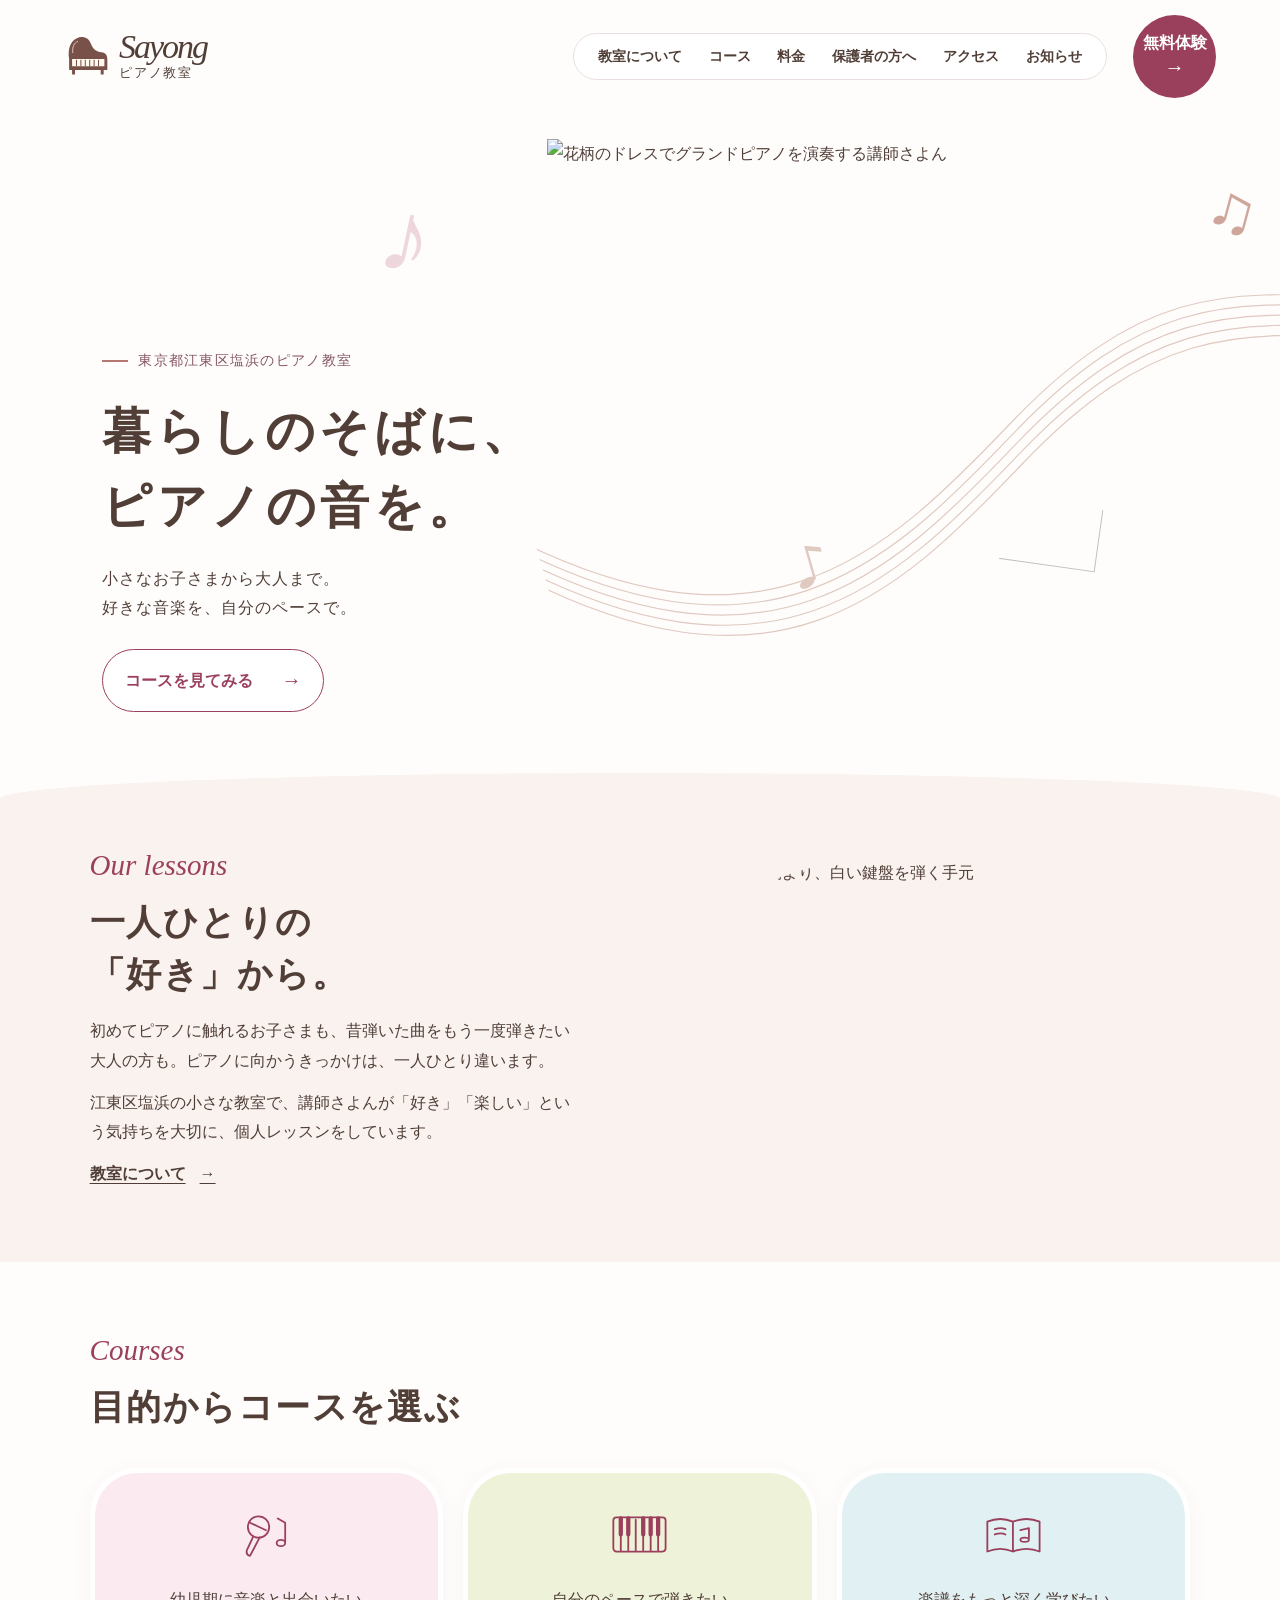
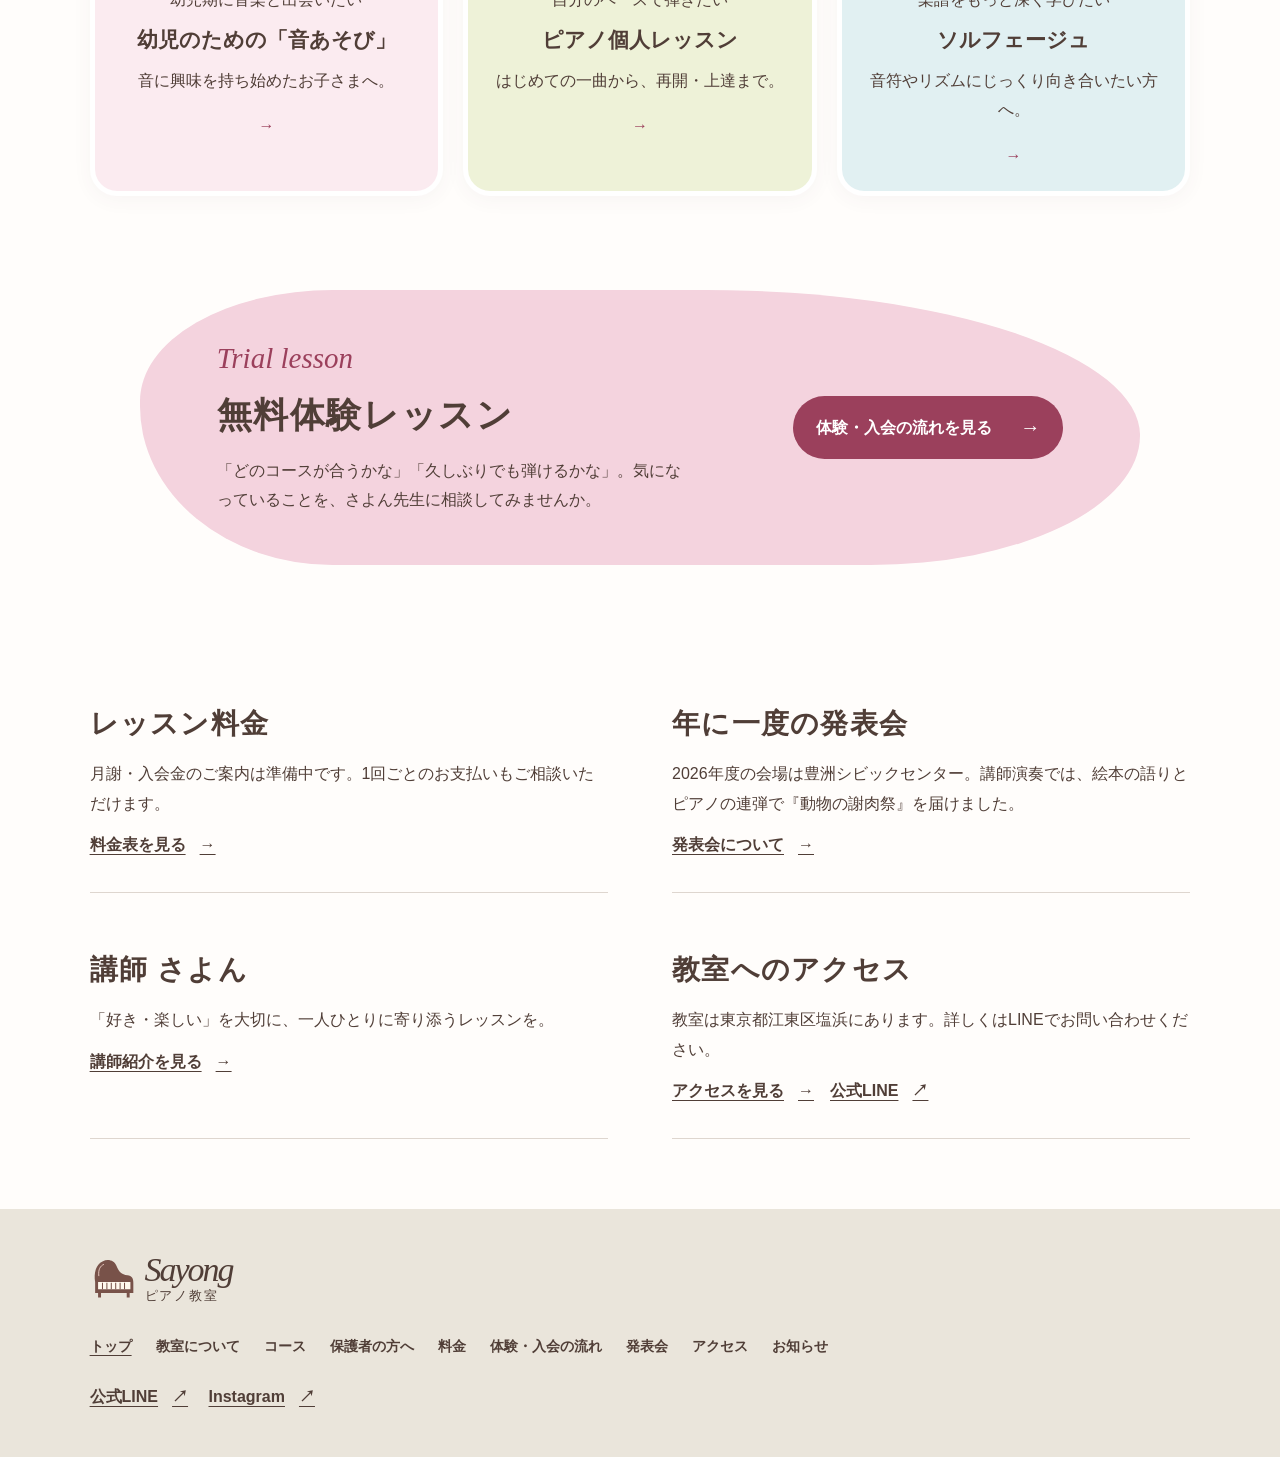
==== index.html @ 8f064a91 "Add Sayong piano studio preview pages" ====
<!DOCTYPE html>

<html lang="ja"><head><meta charset="utf-8"/><meta content="width=device-width,initial-scale=1,viewport-fit=cover" name="viewport"/><title>トップ｜Sayongピアノ教室</title><link href="style.css" rel="stylesheet"/><meta name="robots" content="noindex, nofollow"></head><body><div class="scrollpane"><header><a aria-label="Sayongピアノ教室 トップ" class="brand" href="index.html"><svg aria-hidden="true" viewbox="0 0 64 62"><path d="M7 34C5 22 8 10 17 6c8-4 16-1 19 6 3 8 7 12 15 13 6 1 8 4 8 10v14H7z" fill="#785249"></path><path d="M11 34h44v10H11z" fill="#fff8ed"></path><path d="M17 35v9m6-9v9m6-9v9m6-9v9m6-9v9m6-9v9" fill="none" stroke="#785249" stroke-width="1.4"></path><path d="M13 47v8m39-8v8" stroke="#785249" stroke-width="4"></path><path d="M12 26c-1-9 2-14 7-16" fill="none" stroke="#efd0c7" stroke-width="1.2"></path></svg><span><b>Sayong</b>ピアノ教室</span></a><nav aria-label="主なページ" class="desktop"><a href="about.html">教室について</a><a href="course.html">コース</a><a href="price.html">料金</a><a href="parents.html">保護者の方へ</a><a href="access.html">アクセス</a><a href="news.html">お知らせ</a></nav><a class="button small" href="trial.html">無料体験<i aria-hidden="true">→</i></a><details><summary aria-label="メニュー">メニュー</summary><nav aria-label="全ページ"><a aria-current="page" href="index.html">トップ</a><a href="about.html">教室について</a><a href="course.html">コース</a><a href="parents.html">保護者の方へ</a><a href="price.html">料金</a><a href="trial.html">体験・入会の流れ</a><a href="recital.html">発表会</a><a href="access.html">アクセス</a><a href="news.html">お知らせ</a></nav></details></header><main><section class="hero"><div class="hero-inner"><div class="hero-copy"><p class="place">東京都江東区塩浜のピアノ教室</p><h1><span>暮らしのそばに、</span><br/><span>ピアノの音を。</span></h1><p>小さなお子さまから大人まで。<br/>好きな音楽を、自分のペースで。</p><a class="button outline" href="course.html">コースを見てみる<i aria-hidden="true">→</i></a></div><div class="art"><svg aria-hidden="true" height="0" style="position:absolute" width="0"><defs><clippath clippathunits="objectBoundingBox" id="piano-curve"><path d="M.02,.57 C.01,.34 .17,.14 .37,.16 C.51,.18 .55,.25 .66,.15 C.77,.04 .85,.01 .93,.09 C1.06,.22 .99,.48 .90,.58 C.83,.67 .74,.66 .65,.76 C.52,.93 .36,1.02 .19,.93 C.06,.86 .01,.71 .02,.57Z"></path></clippath></defs></svg><svg aria-hidden="true" class="staff" fill="none" viewbox="0 0 680 240"><path d="M-30 60 C155 240 280 175 415 96 S620 34 730 75" stroke="#b78776" stroke-width="1"></path><path d="M-30 69 C155 249 280 184 415 105 S620 43 730 84" stroke="#b78776" stroke-width="1"></path><path d="M-30 78 C155 258 280 193 415 114 S620 52 730 93" stroke="#b78776" stroke-width="1"></path><path d="M-30 87 C155 267 280 202 415 123 S620 61 730 102" stroke="#b78776" stroke-width="1"></path><path d="M-30 96 C155 276 280 211 415 132 S620 70 730 111" stroke="#b78776" stroke-width="1"></path><g fill="#b78776"><ellipse cx="213" cy="178" rx="7" ry="4" transform="rotate(-18 213 178)"></ellipse><path d="M219 177v-30l13 5v4l-11-4v25z"></path></g></svg><picture><source media="(max-width:700px)" srcset="img/sayong-performance-mobile.webp"/><img alt="花柄のドレスでグランドピアノを演奏する講師さよん" src="img/sayong-performance.webp"/></picture><img alt="" class="second" src="img/sayong-keys.webp"/><span aria-hidden="true" class="note">♪</span><span aria-hidden="true" class="note2">♫</span></div></div></section>
<section class="intro"><div><span class="en" lang="en">Our lessons</span><h2>一人ひとりの<br/>「好き」から。</h2></div><div><p>初めてピアノに触れるお子さまも、昔弾いた曲をもう一度弾きたい大人の方も。ピアノに向かうきっかけは、一人ひとり違います。</p><p>江東区塩浜の小さな教室で、講師さよんが「好き」「楽しい」という気持ちを大切に、個人レッスンをしています。</p><a class="link" href="about.html">教室について<i aria-hidden="true">→</i></a></div><figure class="intro-photo"><img alt="教室の紹介投稿より、白い鍵盤を弾く手元" src="img/sayong-keys.webp"/></figure></section>
<section class="wide"><span class="en">Courses</span><h2>目的からコースを選ぶ</h2><div class="cards"><a href="course.html#play"><svg aria-hidden="true" fill="none" stroke="currentColor" stroke-linecap="round" stroke-linejoin="round" stroke-width="1.7" viewbox="0 0 60 55"><circle cx="23" cy="20" r="10"></circle><path d="m18 29-6 13q-1 4 3 5l9-17m-9-14 15 7M41 12l7 4v18"></path><ellipse cx="44" cy="35" rx="4" ry="3"></ellipse></svg><span>幼児期に音楽と出会いたい</span><strong><span>幼児のための</span><span>「音あそび」</span></strong><p>音に興味を持ち始めたお子さまへ。</p><i aria-hidden="true">→</i></a><a href="course.html#piano"><svg aria-hidden="true" fill="none" stroke="currentColor" stroke-linecap="round" stroke-linejoin="round" stroke-width="1.7" viewbox="0 0 60 55"><rect height="32" rx="3" width="49" x="5" y="11"></rect><path d="M12 13v29m7-29v29m7-29v29m7-29v29m7-29v29m7-29v29"></path><path d="M12 12v15m7-15v15m14-15v15m7-15v15m7-15v15" stroke-width="4"></path></svg><span>自分のペースで弾きたい</span><strong>ピアノ個人レッスン</strong><p>はじめての一曲から、再開・上達まで。</p><i aria-hidden="true">→</i></a><a href="course.html#solfege"><svg aria-hidden="true" fill="none" stroke="currentColor" stroke-linecap="round" stroke-linejoin="round" stroke-width="1.7" viewbox="0 0 60 55"><path d="M5 15q12-5 24 0 13-5 25 0v28q-12-5-25 0-12-5-24 0zM29 16v26m-17-20q6-2 10 0m-10 5q6-2 10 0m14-4 8-2v9"></path><ellipse cx="40" cy="32" rx="4" ry="2"></ellipse></svg><span>楽譜をもっと深く学びたい</span><strong>ソルフェージュ</strong><p>音符やリズムにじっくり向き合いたい方へ。</p><i aria-hidden="true">→</i></a></div></section><section class="trialband"><div><span class="en">Trial lesson</span><h2>無料体験レッスン</h2><p>「どのコースが合うかな」「久しぶりでも弾けるかな」。気になっていることを、さよん先生に相談してみませんか。</p></div><a class="button" href="trial.html">体験・入会の流れを見る<i aria-hidden="true">→</i></a></section>
<div class="wide info"><section class="block"><h2>レッスン料金</h2><p>月謝・入会金のご案内は準備中です。1回ごとのお支払いもご相談いただけます。</p><a class="link" href="price.html">料金表を見る<i aria-hidden="true">→</i></a></section><section class="block"><h2>年に一度の発表会</h2><p>2026年度の会場は豊洲シビックセンター。講師演奏では、絵本の語りとピアノの連弾で『動物の謝肉祭』を届けました。</p><a class="link" href="recital.html">発表会について<i aria-hidden="true">→</i></a></section><section class="block"><h2>講師 さよん</h2><p>「好き・楽しい」を大切に、一人ひとりに寄り添うレッスンを。</p><a class="link" href="about.html#teacher">講師紹介を見る<i aria-hidden="true">→</i></a></section><section class="block"><h2>教室へのアクセス</h2><p>教室は東京都江東区塩浜にあります。詳しくはLINEでお問い合わせください。</p><a class="link" href="access.html">アクセスを見る<i aria-hidden="true">→</i></a><a class="link" href="https://lin.ee/zmYNq9W">公式LINE<i aria-hidden="true">↗</i></a></section></div></main><footer><a aria-label="Sayongピアノ教室 トップ" class="brand" href="index.html"><svg aria-hidden="true" viewbox="0 0 64 62"><path d="M7 34C5 22 8 10 17 6c8-4 16-1 19 6 3 8 7 12 15 13 6 1 8 4 8 10v14H7z" fill="#785249"></path><path d="M11 34h44v10H11z" fill="#fff8ed"></path><path d="M17 35v9m6-9v9m6-9v9m6-9v9m6-9v9m6-9v9" fill="none" stroke="#785249" stroke-width="1.4"></path><path d="M13 47v8m39-8v8" stroke="#785249" stroke-width="4"></path><path d="M12 26c-1-9 2-14 7-16" fill="none" stroke="#efd0c7" stroke-width="1.2"></path></svg><span><b>Sayong</b>ピアノ教室</span></a><nav aria-label="フッター"><a aria-current="page" href="index.html">トップ</a><a href="about.html">教室について</a><a href="course.html">コース</a><a href="parents.html">保護者の方へ</a><a href="price.html">料金</a><a href="trial.html">体験・入会の流れ</a><a href="recital.html">発表会</a><a href="access.html">アクセス</a><a href="news.html">お知らせ</a></nav><div><a class="link" href="https://lin.ee/zmYNq9W">公式LINE<i aria-hidden="true">↗</i></a> <a class="link" href="https://www.instagram.com/sayong22piano/">Instagram<i aria-hidden="true">↗</i></a></div></footer></div><div class="dock"><a class="button" href="https://lin.ee/zmYNq9W">LINEで無料体験を予約<i aria-hidden="true">↗</i></a></div></body></html>
---- style.css ----
:root{--ink:#503e37;--paper:#faf8f4;--rose:#f3c2cf;--green:#e6efc2;--blue:#cde7ec;--accent:#f0a37a;--line:#ded6cf;--serif:"Hiragino Mincho ProN","Yu Mincho",serif}
*{box-sizing:border-box}body{margin:0;color:var(--ink);background:var(--paper);font:16px/1.85 "Hiragino Kaku Gothic ProN","Yu Gothic",sans-serif}a{color:inherit;text-underline-offset:.26em}a:hover{color:#814b50}a:focus-visible,summary:focus-visible{outline:3px solid #895557;outline-offset:3px}h1,h2,p,figure{margin:0}p{max-width:38em}h1,h2{font-family:var(--serif);letter-spacing:.045em;text-wrap:balance}h2{font-size:clamp(25px,2.7vw,39px);line-height:1.5}i{font-family:Arial,sans-serif;font-style:normal}header{position:relative;z-index:3;display:flex;align-items:center;gap:26px;padding:20px 5vw;min-height:96px;border-bottom:1px solid var(--line);background:var(--paper)}.brand{display:inline-flex;align-items:center;gap:8px;text-decoration:none;white-space:nowrap}.brand svg{width:47px}.brand span{font-size:13px;line-height:1.48;letter-spacing:.14em}.brand b{display:block;font:italic 34px/.95 Georgia,serif;letter-spacing:-.06em}.desktop{display:flex;gap:clamp(15px,2.1vw,35px);margin-left:auto}.desktop a,footer nav a{text-decoration:none;font-weight:600;font-size:14px}.desktop a:hover,nav [aria-current=page]{text-decoration:underline}.button{display:inline-flex;align-items:center;justify-content:center;gap:28px;padding:12px 22px;border-radius:100px;background:var(--rose);font-weight:700;text-decoration:none;border:1px solid transparent}.button i{font-size:20px}.button:hover{background:#eeb8c6}.small{padding:9px 23px}.outline{border-color:#897269;background:transparent}.outline:hover{background:white}details{display:none}summary{cursor:pointer}.hero{overflow:hidden;background:#fbf8f2}.hero-inner{position:relative;max-width:1600px;margin:auto;display:grid;grid-template-columns:44% 56%;align-items:center;min-height:clamp(560px,46vw,690px);padding:32px 5vw 30px 8vw}.hero-copy{position:relative;z-index:1}.place{font-size:14px;letter-spacing:.09em;display:flex;gap:10px;align-items:center}.place:before{content:"";width:26px;height:2px;background:#b77770}.hero h1{font-weight:600;font-size:clamp(41px,4.6vw,76px);line-height:1.52;letter-spacing:.045em;margin:20px 0}.hero-copy>p:not(.place){letter-spacing:.06em}.hero-copy .button{margin-top:26px}.art{position:relative;width:100%;aspect-ratio:1.2}.art:before{content:"";position:absolute;inset:9% -2% 14% 11%;border-radius:52% 48% 61% 39% / 42% 47% 53% 58%;background:#efc8bd;transform:rotate(7deg)}.art picture{position:absolute;inset:4% 0 12% 6%;overflow:hidden;border-radius:47% 53% 57% 43% / 52% 47% 53% 48%;transform:rotate(-5deg)}.art picture img{width:100%;height:100%;object-fit:cover;transform:rotate(5deg) scale(1.12)}.second{position:absolute;left:-3%;bottom:0;width:30%;height:34%;object-fit:cover;border:6px solid #fbf8f2;border-radius:50% 46% 49% 45%}.staff{position:absolute;width:113%;left:2%;bottom:-11%;opacity:.7}.note{position:absolute;top:1%;left:5%;font:italic 40px Georgia;color:#98685e;transform:rotate(-14deg)}.intro,.wide,.trialband{padding:70px max(7vw,calc((100vw - 1150px)/2))}.intro{display:grid;grid-template-columns:1fr 1.55fr;gap:6vw;align-items:center;background:#f5e9e3;border-radius:52% 8% 0 0 / 20px 6px 0 0}.en{display:block;color:#8e5b57;font:italic 23px/1.3 Georgia,serif;margin:0 0 12px}.link{display:inline-flex;gap:14px;align-items:center;margin:12px 16px 0 0;font-weight:600}.cards{display:grid;grid-template-columns:repeat(3,1fr);gap:20px;margin-top:34px}.cards a{position:relative;display:flex;flex-direction:column;align-items:flex-start;gap:6px;padding:28px 24px 22px;background:#f5dce2;border-radius:30px 30px 14px 14px;text-decoration:none}.cards a:nth-child(2){background:var(--green)}.cards a:nth-child(3){background:var(--blue)}.cards svg{width:56px;height:52px;margin-bottom:12px}.cards strong{font-size:clamp(18px,1.65vw,25px)}.cards i{margin-top:12px;align-self:flex-end}.trialband{display:flex;align-items:center;justify-content:space-between;gap:24px;background:#eed4d6}.trialband .button{background:var(--paper)}.info{display:grid;grid-template-columns:1fr 1fr;gap:24px 5vw}.subhero{background:#f4e9e5;padding:34px 8vw 44px;border-bottom:1px solid #e8d7cf}.subhero>div{max-width:980px;margin:auto;font-size:13px}.subhero .en{font-size:clamp(36px,5vw,70px);margin:22px 0 0;color:#8b605d}.subhero h1{font-size:clamp(27px,3vw,44px)}article{max-width:880px;margin:auto;padding:24px 35px 70px}.block{padding:32px 0;border-bottom:1px solid var(--line);scroll-margin:24px}.block h2{font-size:clamp(23px,2.2vw,32px)}.block p,.trialband p{margin-top:14px}.block ul{padding-left:1.5em}.block li{margin:.5em 0}.block figure{margin-top:22px}.block img{display:block;width:100%;border-radius:16px}.block figcaption{font-size:13px;margin-top:6px}table{width:100%;border-collapse:collapse;margin:24px 0 12px;text-align:left;font-variant-numeric:tabular-nums}th,td{padding:14px 10px;border-bottom:1px solid var(--line)}thead{background:#ede6dd}thead th{font-size:16px}.steps{list-style:none;counter-reset:step;padding:0}.steps li{counter-increment:step;position:relative;padding:14px 0 20px 58px;border-bottom:1px solid var(--line)}.steps li:before{content:counter(step,decimal-leading-zero);position:absolute;left:0;top:13px;border-radius:50%;background:var(--green);width:42px;height:42px;text-align:center;line-height:42px;font-family:Georgia,serif}.steps strong{display:block;font-size:19px}footer{padding:45px 7vw;background:#eae5db}footer nav{display:flex;flex-wrap:wrap;gap:9px 24px;margin:22px 0 10px}.dock{display:none}
@media(max-width:1000px){.desktop{display:none}header>.button{margin-left:auto}details{display:block}summary{font-size:14px;font-weight:700}details nav{position:absolute;top:100%;right:0;padding:20px 28px;width:min(100%,440px);display:grid;grid-template-columns:1fr 1fr;gap:10px;background:var(--paper);border:1px solid var(--line);box-shadow:0 10px 20px #503e3711}}
@media(max-width:700px){body{height:100vh;height:100dvh;display:flex;flex-direction:column}.scrollpane{flex:1;min-height:0;overflow:auto}.dock{flex:none;display:block;border-top:1px solid var(--line);padding:7px 16px max(7px,env(safe-area-inset-bottom));background:var(--paper)}.dock a{display:flex;width:100%;padding:8px}.dock i{line-height:1}header{min-height:72px;padding:12px 5%;gap:13px}.brand svg{width:35px}.brand b{font-size:27px}.brand span{font-size:11px}.small{font-size:13px;padding:6px 12px;gap:5px}.small i{font-size:15px}.hero-inner{display:flex;flex-direction:column-reverse;align-items:stretch;min-height:0;padding:3px 7% 34px}.art{width:min(96%,390px);aspect-ratio:1.6;align-self:flex-end}.hero-copy{margin-top:13px}.hero h1{font-size:clamp(32px,8.5vw,43px);line-height:1.48;margin:10px 0}.hero-copy .button{margin-top:17px;padding:7px 16px}.staff{width:95%;bottom:-18%;left:20%}.place{font-size:13px}.note{font-size:27px}.intro,.wide,.trialband{display:block;padding:36px 7%}.en{font-size:20px;margin-bottom:7px}.intro p,.trialband .button{margin-top:17px}.cards{grid-template-columns:1fr;gap:12px;margin-top:20px}.cards a{padding:17px 43px 17px 80px;border-radius:18px;gap:2px}.cards svg{position:absolute;left:17px;top:50%;transform:translateY(-50%);width:45px}.cards i{position:absolute;right:16px;top:20px}.cards span{font-size:15px}.subhero{padding:19px 6% 24px}.subhero .en{margin-top:18px}article{padding:4px 6% 38px}.block{padding:25px 0}.block p{margin-top:10px}th,td{padding:10px 4px}thead th{line-height:1.45}table{line-height:1.65}td{white-space:nowrap}.info{display:block}.info .block:first-child{padding-top:0}footer{padding:30px 6%}.questions{padding-left:1.2em}}
.hero h1{font-size:clamp(39px,4.25vw,70px)}.hero h1 span{white-space:nowrap}.subhero{position:relative;overflow:hidden}.subhero>div:first-child{position:relative;z-index:1}.subhero .subart{position:absolute;inset:0 4% 0 auto;width:27%;margin:0;pointer-events:none}.subart:before{content:"";display:block;position:absolute;inset:16% 10% 8% 20%;border-radius:49% 51% 59% 41% / 55% 40% 60% 45%;background:#e7bfb7}.subhero.course .subart:before{background:center/cover url(img/sayong-keys.webp)}.subhero.parents .subart:before{background:center/cover url(img/sayong-keys.webp)}.subart .staff{width:100%;left:0;bottom:-4%;opacity:.6}
@media(min-width:701px) and (max-width:950px){.hero h1{font-size:3.95vw}}
@media(max-width:700px){.hero h1{font-size:clamp(31px,8.5vw,43px)}.subhero .subart{right:2%;width:25%;height:75px;top:0}.subart:before{inset:10% 8% 18% 18%}}
.trialband{max-width:1160px;margin:24px auto 36px;width:90%;padding:50px 6%;border-radius:85px 130px 100px 70px / 85px 100px 100px 90px;background:#f2d4da}.art picture img{filter:brightness(1.09)}.cards strong span{display:inline-block;font:inherit}.split{white-space:nowrap}
@media(max-width:700px){.trialband{width:92%;padding:31px 7%;border-radius:46px 58px 42px 32px / 36px 50px 38px 38px}.cards strong span{font-size:inherit}table .split{display:block}}
/* 曲線の写真と余白で導入をつくる */
:root{--paper:#fffdfb;--berry:#9b405c;--round:"Hiragino Maru Gothic ProN","Hiragino Kaku Gothic ProN","Yu Gothic",sans-serif}
header{border:0;background:#fffdfb;padding-block:15px}
header>.small{width:83px;height:83px;padding:0;gap:2px;border-radius:50%;flex-direction:column;line-height:1.25;background:var(--berry);color:white}
.desktop{padding:10px 24px;border:1px solid #eadfe0;border-radius:40px;background:#fff}
h1,h2{font-family:var(--round);font-weight:700}
.hero{background:#fffdfb}
.hero-inner{min-height:660px;display:block;padding:235px 8% 58px;isolation:isolate}
.hero-copy{width:43%}
.hero h1{font-size:clamp(39px,3.85vw,61px);letter-spacing:.09em}
.hero .place{color:#845567}.hero .outline{border-color:var(--berry);color:var(--berry);background:white}
.art{position:absolute;z-index:-1;inset:0 0 auto auto;width:65%;height:100%;aspect-ratio:auto}
.art picture{inset:4% 17% 33% 3%;border-radius:62% 38% 64% 36% / 61% 48% 52% 39%;transform:rotate(-12deg)}
.art picture img{transform:rotate(12deg) scale(1.24);object-position:58% 50%}
.art:before{inset:5% 16% 32% 3%;transform:rotate(-8deg);border-radius:62% 38% 64% 36% / 61% 48% 52% 39%;background:#f7e0e5}
.art .second{left:auto;right:2%;bottom:8%;width:37%;height:32%;border:0;border-radius:55% 45% 61% 39% / 45% 52% 48% 55%;transform:rotate(8deg)}
.art .staff{z-index:-1;width:138%;left:-29%;bottom:5%;height:80%;opacity:.43;transform:rotate(-16deg)}
.art .note{top:10%;left:-19%;font:italic clamp(64px,8vw,134px) Georgia;color:#eed7dc;transform:rotate(12deg)}
.art .note2{position:absolute;right:3%;top:9%;font:italic 66px Georgia;color:#cfa69c;transform:rotate(15deg)}
.intro{background:#f9f2ee;grid-template-columns:1fr 1.1fr;gap:16px 7%;position:relative;border-radius:50% 50% 0 0 / 26px 26px 0 0;padding-block:74px}
.intro>div:first-child{grid-column:1}.intro>div:nth-child(2){grid-column:1}.intro-photo{grid-column:2;grid-row:1/3;align-self:center}.intro-photo img{display:block;width:100%;height:clamp(230px,25vw,370px);object-fit:cover;border-radius:44% 56% 32% 68% / 52% 38% 62% 48%}.intro p+p{margin-top:12px}
.en{color:var(--berry);font-size:29px}.cards a{align-items:center;text-align:center;background:#fbebf0;border:5px solid white;box-shadow:0 4px 20px #5941530c;border-radius:48px 48px 27px 27px;padding:30px 15px 21px}.cards a:nth-child(2){background:#eef2d8}.cards a:nth-child(3){background:#e1f0f2}.cards svg{color:var(--berry);width:64px;height:64px}.cards strong{font-family:var(--round)}.cards p{font-size:16px}.cards i{margin:10px auto 0;color:var(--berry)}
.trialband{background:#f4d3de;position:relative;max-width:1000px;min-height:240px;border-radius:20% 45% 28% 20% / 42% 55% 49% 60%}.trialband .button{background:var(--berry);color:white;text-align:center;flex-shrink:0}.trialband p{max-width:29em}
.subhero{background:#faf4f3}.subhero .en{color:#93576b}.subhero .subart:before{background-color:#efcbd5}.audiences{margin:20px 0 0}.audiences>div{padding:17px 0;border-top:1px solid var(--line)}.audiences dt{font-weight:bold;color:#823e54}.audiences dd{margin:5px 0 0;max-width:38em}.block p+p{margin-top:12px}
@media(min-width:701px) and (max-width:950px){.hero-inner{min-height:575px;padding-top:184px}.hero h1{font-size:3.9vw}.trialband{padding-inline:4%;gap:16px}}
@media(max-width:700px){header{padding-block:10px}.small,header>.small{width:auto;height:auto;flex-direction:row;padding:8px 14px;gap:4px;border-radius:30px}.hero-inner{display:flex;align-items:stretch;flex-direction:column-reverse;min-height:0;padding:0 7% 35px}.hero-copy{width:100%;margin-top:3px}.art{position:relative;inset:auto;width:100%;height:clamp(228px,63vw,315px);align-self:center}.art picture{inset:4% 16% 20% 7%}.art:before{inset:5% 14% 19% 7%}.art .second{right:-2%;bottom:1%;width:34%;height:34%}.art .staff{width:124%;left:-13%;bottom:-4%;height:90%}.art .note{top:8%;left:-2%;font-size:45px}.art .note2{right:0;top:5%;font-size:36px}.hero h1{font-size:clamp(30px,8.1vw,42px)}.intro{padding-block:38px}.intro-photo{margin-top:22px}.intro-photo img{height:175px}.cards a{align-items:flex-start;text-align:left;padding:17px 30px 17px 66px;border-radius:26px}.cards svg{width:37px;left:13px}.cards i{top:50%;margin:0}.en{font-size:23px}.trialband{min-height:0;border-radius:50px 70px 55px 32px;padding:30px 7%}.dock a{background:var(--berry);color:white}}

.art picture,.art:before{clip-path:url(#piano-curve);border-radius:0}
@media(min-width:701px){.art{width:59%}.art .staff{width:106%;left:1%}.art picture{inset:0 12% 29% 2%}.art:before{inset:1% 11% 28% 2%}}
@media(min-width:701px){.art picture{top:5%}.art:before{top:6%}}

/* 講師紹介の演奏写真は元の構図に沿った透過切り抜き。 */
.art picture{inset:4% 9% 28% 3%;clip-path:none;transform:none;border-radius:0}
.art picture img{display:block;object-fit:contain;transform:none;filter:none}
.art:before{display:none}.art .second{object-position:50% 35%}
.intro-photo img{object-position:center 35%}
.subhero.course .subart:before,.subhero.parents .subart:before{background-image:url(img/sayong-keys.webp)}
.block .social-photo{margin-top:24px}.block .performance{max-width:550px}.block .entrance{max-width:560px}
.block .school-sign{display:flex;gap:15px;align-items:center}.school-sign img{width:130px;height:130px;flex-shrink:0;border-radius:16px}
@media(max-width:700px){.art picture{inset:2% 12% 16% 0}.art .second{width:30%;height:30%}.intro-photo img{object-fit:cover}}
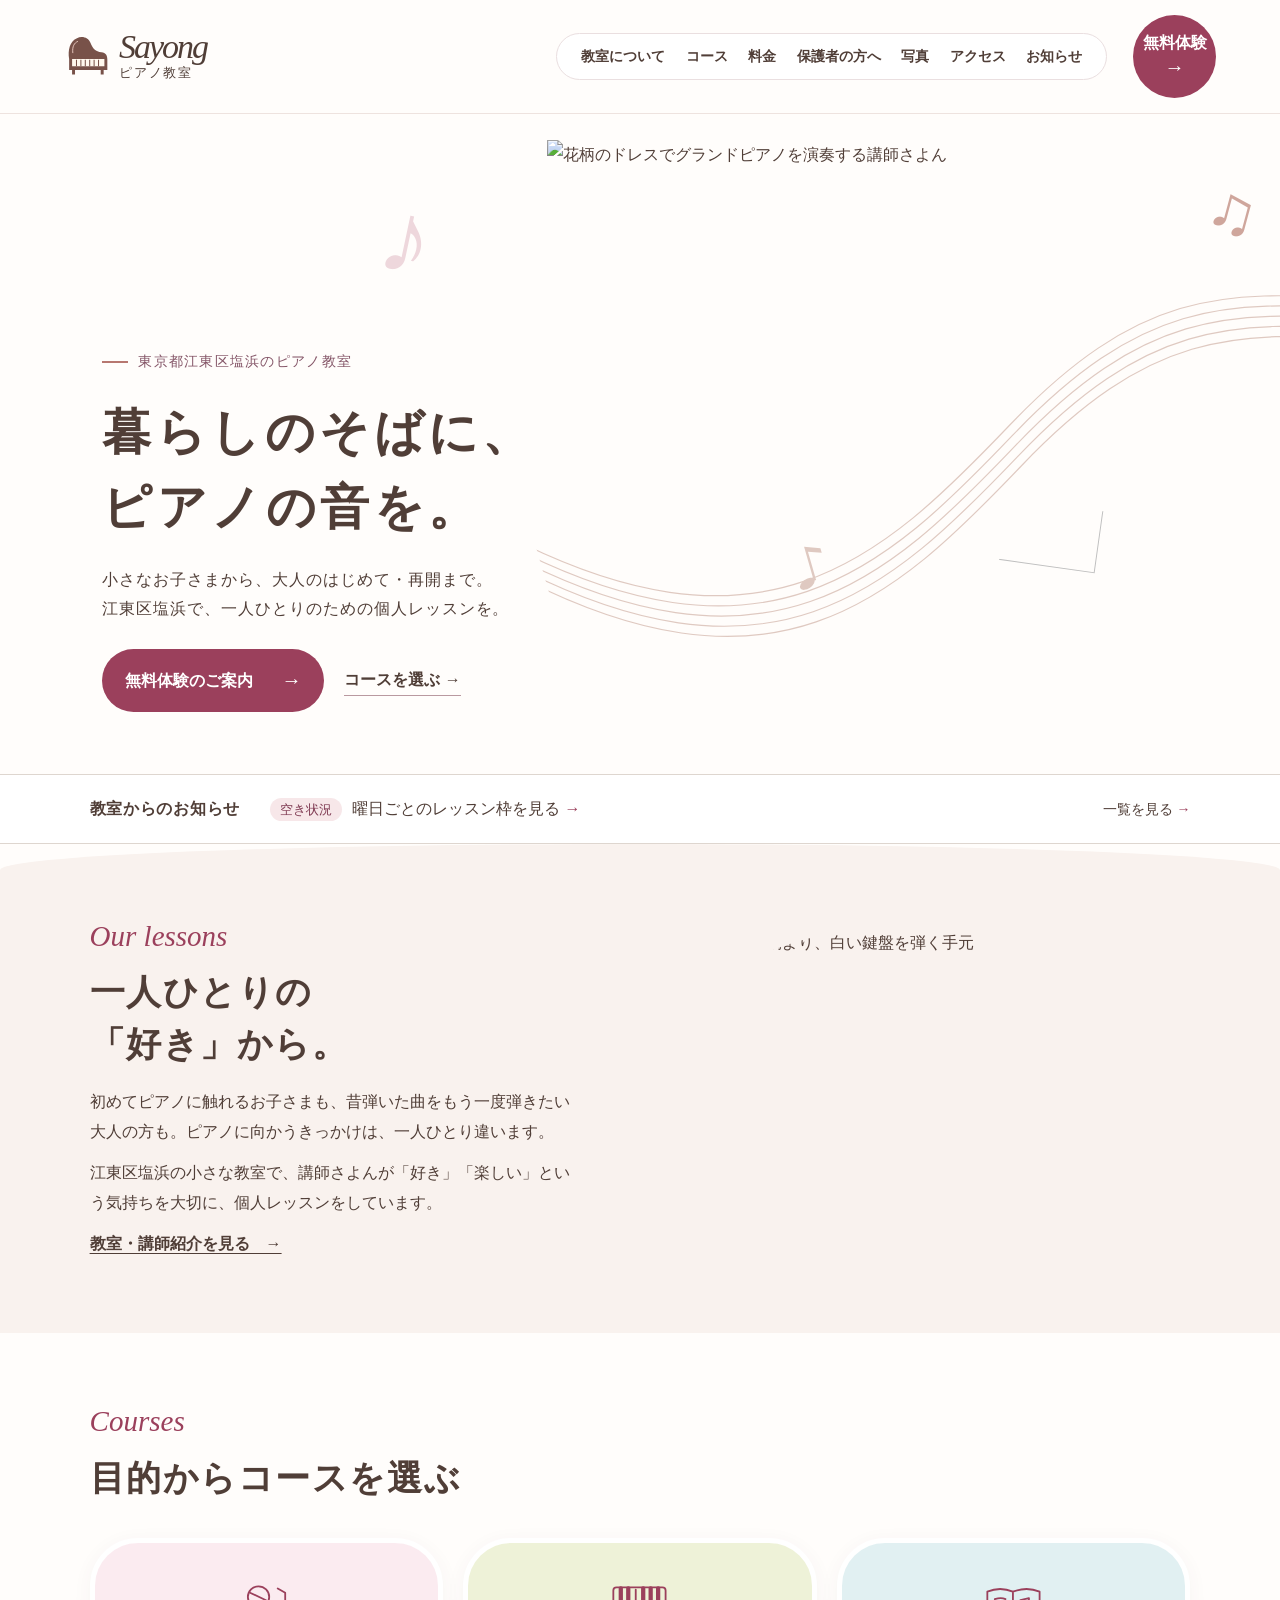
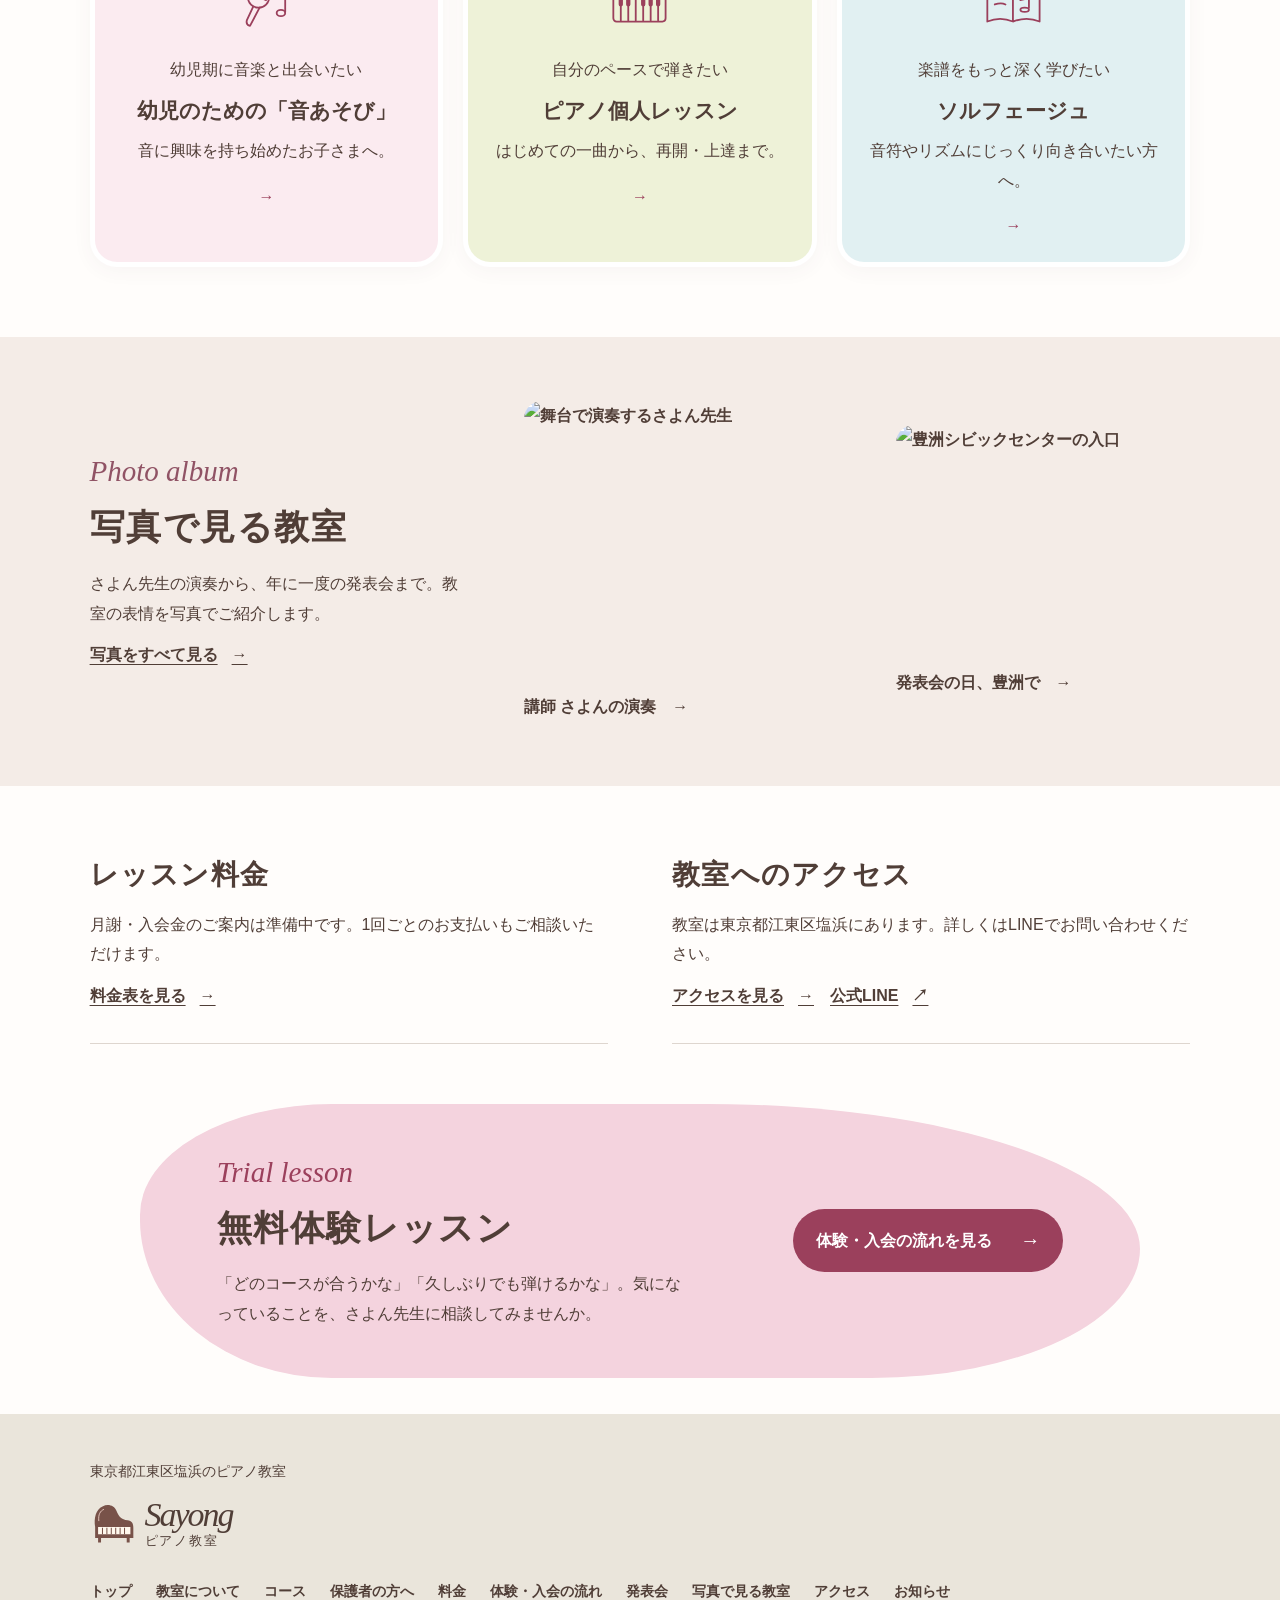
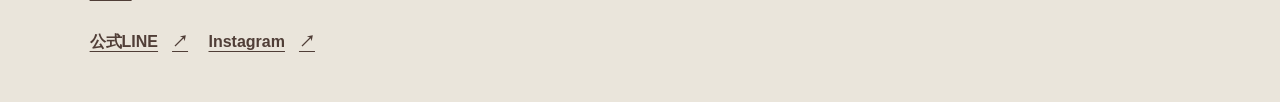
==== commit f1ca5ffc: "Connect the studio homepage, lesson guides and accessible photo album" ====
--- a/index.html
+++ b/index.html
@@ -1,6 +1,6 @@
 <!DOCTYPE html>
 
-<html lang="ja"><head><meta charset="utf-8"/><meta content="width=device-width,initial-scale=1,viewport-fit=cover" name="viewport"/><title>トップ｜Sayongピアノ教室</title><link href="style.css" rel="stylesheet"/><meta name="robots" content="noindex, nofollow"></head><body><div class="scrollpane"><header><a aria-label="Sayongピアノ教室 トップ" class="brand" href="index.html"><svg aria-hidden="true" viewbox="0 0 64 62"><path d="M7 34C5 22 8 10 17 6c8-4 16-1 19 6 3 8 7 12 15 13 6 1 8 4 8 10v14H7z" fill="#785249"></path><path d="M11 34h44v10H11z" fill="#fff8ed"></path><path d="M17 35v9m6-9v9m6-9v9m6-9v9m6-9v9m6-9v9" fill="none" stroke="#785249" stroke-width="1.4"></path><path d="M13 47v8m39-8v8" stroke="#785249" stroke-width="4"></path><path d="M12 26c-1-9 2-14 7-16" fill="none" stroke="#efd0c7" stroke-width="1.2"></path></svg><span><b>Sayong</b>ピアノ教室</span></a><nav aria-label="主なページ" class="desktop"><a href="about.html">教室について</a><a href="course.html">コース</a><a href="price.html">料金</a><a href="parents.html">保護者の方へ</a><a href="access.html">アクセス</a><a href="news.html">お知らせ</a></nav><a class="button small" href="trial.html">無料体験<i aria-hidden="true">→</i></a><details><summary aria-label="メニュー">メニュー</summary><nav aria-label="全ページ"><a aria-current="page" href="index.html">トップ</a><a href="about.html">教室について</a><a href="course.html">コース</a><a href="parents.html">保護者の方へ</a><a href="price.html">料金</a><a href="trial.html">体験・入会の流れ</a><a href="recital.html">発表会</a><a href="access.html">アクセス</a><a href="news.html">お知らせ</a></nav></details></header><main><section class="hero"><div class="hero-inner"><div class="hero-copy"><p class="place">東京都江東区塩浜のピアノ教室</p><h1><span>暮らしのそばに、</span><br/><span>ピアノの音を。</span></h1><p>小さなお子さまから大人まで。<br/>好きな音楽を、自分のペースで。</p><a class="button outline" href="course.html">コースを見てみる<i aria-hidden="true">→</i></a></div><div class="art"><svg aria-hidden="true" height="0" style="position:absolute" width="0"><defs><clippath clippathunits="objectBoundingBox" id="piano-curve"><path d="M.02,.57 C.01,.34 .17,.14 .37,.16 C.51,.18 .55,.25 .66,.15 C.77,.04 .85,.01 .93,.09 C1.06,.22 .99,.48 .90,.58 C.83,.67 .74,.66 .65,.76 C.52,.93 .36,1.02 .19,.93 C.06,.86 .01,.71 .02,.57Z"></path></clippath></defs></svg><svg aria-hidden="true" class="staff" fill="none" viewbox="0 0 680 240"><path d="M-30 60 C155 240 280 175 415 96 S620 34 730 75" stroke="#b78776" stroke-width="1"></path><path d="M-30 69 C155 249 280 184 415 105 S620 43 730 84" stroke="#b78776" stroke-width="1"></path><path d="M-30 78 C155 258 280 193 415 114 S620 52 730 93" stroke="#b78776" stroke-width="1"></path><path d="M-30 87 C155 267 280 202 415 123 S620 61 730 102" stroke="#b78776" stroke-width="1"></path><path d="M-30 96 C155 276 280 211 415 132 S620 70 730 111" stroke="#b78776" stroke-width="1"></path><g fill="#b78776"><ellipse cx="213" cy="178" rx="7" ry="4" transform="rotate(-18 213 178)"></ellipse><path d="M219 177v-30l13 5v4l-11-4v25z"></path></g></svg><picture><source media="(max-width:700px)" srcset="img/sayong-performance-mobile.webp"/><img alt="花柄のドレスでグランドピアノを演奏する講師さよん" src="img/sayong-performance.webp"/></picture><img alt="" class="second" src="img/sayong-keys.webp"/><span aria-hidden="true" class="note">♪</span><span aria-hidden="true" class="note2">♫</span></div></div></section>
-<section class="intro"><div><span class="en" lang="en">Our lessons</span><h2>一人ひとりの<br/>「好き」から。</h2></div><div><p>初めてピアノに触れるお子さまも、昔弾いた曲をもう一度弾きたい大人の方も。ピアノに向かうきっかけは、一人ひとり違います。</p><p>江東区塩浜の小さな教室で、講師さよんが「好き」「楽しい」という気持ちを大切に、個人レッスンをしています。</p><a class="link" href="about.html">教室について<i aria-hidden="true">→</i></a></div><figure class="intro-photo"><img alt="教室の紹介投稿より、白い鍵盤を弾く手元" src="img/sayong-keys.webp"/></figure></section>
-<section class="wide"><span class="en">Courses</span><h2>目的からコースを選ぶ</h2><div class="cards"><a href="course.html#play"><svg aria-hidden="true" fill="none" stroke="currentColor" stroke-linecap="round" stroke-linejoin="round" stroke-width="1.7" viewbox="0 0 60 55"><circle cx="23" cy="20" r="10"></circle><path d="m18 29-6 13q-1 4 3 5l9-17m-9-14 15 7M41 12l7 4v18"></path><ellipse cx="44" cy="35" rx="4" ry="3"></ellipse></svg><span>幼児期に音楽と出会いたい</span><strong><span>幼児のための</span><span>「音あそび」</span></strong><p>音に興味を持ち始めたお子さまへ。</p><i aria-hidden="true">→</i></a><a href="course.html#piano"><svg aria-hidden="true" fill="none" stroke="currentColor" stroke-linecap="round" stroke-linejoin="round" stroke-width="1.7" viewbox="0 0 60 55"><rect height="32" rx="3" width="49" x="5" y="11"></rect><path d="M12 13v29m7-29v29m7-29v29m7-29v29m7-29v29m7-29v29"></path><path d="M12 12v15m7-15v15m14-15v15m7-15v15m7-15v15" stroke-width="4"></path></svg><span>自分のペースで弾きたい</span><strong>ピアノ個人レッスン</strong><p>はじめての一曲から、再開・上達まで。</p><i aria-hidden="true">→</i></a><a href="course.html#solfege"><svg aria-hidden="true" fill="none" stroke="currentColor" stroke-linecap="round" stroke-linejoin="round" stroke-width="1.7" viewbox="0 0 60 55"><path d="M5 15q12-5 24 0 13-5 25 0v28q-12-5-25 0-12-5-24 0zM29 16v26m-17-20q6-2 10 0m-10 5q6-2 10 0m14-4 8-2v9"></path><ellipse cx="40" cy="32" rx="4" ry="2"></ellipse></svg><span>楽譜をもっと深く学びたい</span><strong>ソルフェージュ</strong><p>音符やリズムにじっくり向き合いたい方へ。</p><i aria-hidden="true">→</i></a></div></section><section class="trialband"><div><span class="en">Trial lesson</span><h2>無料体験レッスン</h2><p>「どのコースが合うかな」「久しぶりでも弾けるかな」。気になっていることを、さよん先生に相談してみませんか。</p></div><a class="button" href="trial.html">体験・入会の流れを見る<i aria-hidden="true">→</i></a></section>
-<div class="wide info"><section class="block"><h2>レッスン料金</h2><p>月謝・入会金のご案内は準備中です。1回ごとのお支払いもご相談いただけます。</p><a class="link" href="price.html">料金表を見る<i aria-hidden="true">→</i></a></section><section class="block"><h2>年に一度の発表会</h2><p>2026年度の会場は豊洲シビックセンター。講師演奏では、絵本の語りとピアノの連弾で『動物の謝肉祭』を届けました。</p><a class="link" href="recital.html">発表会について<i aria-hidden="true">→</i></a></section><section class="block"><h2>講師 さよん</h2><p>「好き・楽しい」を大切に、一人ひとりに寄り添うレッスンを。</p><a class="link" href="about.html#teacher">講師紹介を見る<i aria-hidden="true">→</i></a></section><section class="block"><h2>教室へのアクセス</h2><p>教室は東京都江東区塩浜にあります。詳しくはLINEでお問い合わせください。</p><a class="link" href="access.html">アクセスを見る<i aria-hidden="true">→</i></a><a class="link" href="https://lin.ee/zmYNq9W">公式LINE<i aria-hidden="true">↗</i></a></section></div></main><footer><a aria-label="Sayongピアノ教室 トップ" class="brand" href="index.html"><svg aria-hidden="true" viewbox="0 0 64 62"><path d="M7 34C5 22 8 10 17 6c8-4 16-1 19 6 3 8 7 12 15 13 6 1 8 4 8 10v14H7z" fill="#785249"></path><path d="M11 34h44v10H11z" fill="#fff8ed"></path><path d="M17 35v9m6-9v9m6-9v9m6-9v9m6-9v9m6-9v9" fill="none" stroke="#785249" stroke-width="1.4"></path><path d="M13 47v8m39-8v8" stroke="#785249" stroke-width="4"></path><path d="M12 26c-1-9 2-14 7-16" fill="none" stroke="#efd0c7" stroke-width="1.2"></path></svg><span><b>Sayong</b>ピアノ教室</span></a><nav aria-label="フッター"><a aria-current="page" href="index.html">トップ</a><a href="about.html">教室について</a><a href="course.html">コース</a><a href="parents.html">保護者の方へ</a><a href="price.html">料金</a><a href="trial.html">体験・入会の流れ</a><a href="recital.html">発表会</a><a href="access.html">アクセス</a><a href="news.html">お知らせ</a></nav><div><a class="link" href="https://lin.ee/zmYNq9W">公式LINE<i aria-hidden="true">↗</i></a> <a class="link" href="https://www.instagram.com/sayong22piano/">Instagram<i aria-hidden="true">↗</i></a></div></footer></div><div class="dock"><a class="button" href="https://lin.ee/zmYNq9W">LINEで無料体験を予約<i aria-hidden="true">↗</i></a></div></body></html>+<html lang="ja"><head><meta charset="utf-8"/><meta content="width=device-width,initial-scale=1,viewport-fit=cover" name="viewport"/><title>トップ｜Sayongピアノ教室</title><link href="style.css" rel="stylesheet"/><meta content="noindex, nofollow" name="robots"/></head><body><div class="scrollpane"><header><a aria-label="Sayongピアノ教室 トップ" class="brand" href="index.html"><svg aria-hidden="true" viewBox="0 0 64 62"><path d="M7 34C5 22 8 10 17 6c8-4 16-1 19 6 3 8 7 12 15 13 6 1 8 4 8 10v14H7z" fill="#785249"></path><path d="M11 34h44v10H11z" fill="#fff8ed"></path><path d="M17 35v9m6-9v9m6-9v9m6-9v9m6-9v9m6-9v9" fill="none" stroke="#785249" stroke-width="1.4"></path><path d="M13 47v8m39-8v8" stroke="#785249" stroke-width="4"></path><path d="M12 26c-1-9 2-14 7-16" fill="none" stroke="#efd0c7" stroke-width="1.2"></path></svg><span><b>Sayong</b>ピアノ教室</span></a><nav aria-label="主なページ" class="desktop"><a href="about.html">教室について</a><a href="course.html">コース</a><a href="price.html">料金</a><a href="parents.html">保護者の方へ</a><a href="gallery.html">写真</a><a href="access.html">アクセス</a><a href="news.html">お知らせ</a></nav><a class="button small" href="trial.html">無料体験<i aria-hidden="true">→</i></a><details><summary aria-label="メニュー">メニュー</summary><nav aria-label="全ページ"><a aria-current="page" href="index.html">トップ</a><a href="about.html">教室について</a><a href="course.html">コース</a><a href="parents.html">保護者の方へ</a><a href="price.html">料金</a><a href="trial.html">体験・入会の流れ</a><a href="recital.html">発表会</a><a href="gallery.html">写真で見る教室</a><a href="access.html">アクセス</a><a href="news.html">お知らせ</a></nav></details></header><main><section class="hero"><div class="hero-inner"><div class="hero-copy"><p class="place">東京都江東区塩浜のピアノ教室</p><h1><span>暮らしのそばに、</span><br/><span>ピアノの音を。</span></h1><p>小さなお子さまから、大人のはじめて・再開まで。<br class="desktop-break"/>江東区塩浜で、一人ひとりのための個人レッスンを。</p><div class="hero-links"><a class="button trial-link" href="trial.html">無料体験のご案内 <i aria-hidden="true">→</i></a><a class="text-link" href="course.html">コースを選ぶ <i aria-hidden="true">→</i></a></div></div><div class="art"><svg aria-hidden="true" height="0" style="position:absolute" width="0"><defs><clippath clippathunits="objectBoundingBox" id="piano-curve"><path d="M.02,.57 C.01,.34 .17,.14 .37,.16 C.51,.18 .55,.25 .66,.15 C.77,.04 .85,.01 .93,.09 C1.06,.22 .99,.48 .90,.58 C.83,.67 .74,.66 .65,.76 C.52,.93 .36,1.02 .19,.93 C.06,.86 .01,.71 .02,.57Z"></path></clippath></defs></svg><svg aria-hidden="true" class="staff" fill="none" viewBox="0 0 680 240"><path d="M-30 60 C155 240 280 175 415 96 S620 34 730 75" stroke="#b78776" stroke-width="1"></path><path d="M-30 69 C155 249 280 184 415 105 S620 43 730 84" stroke="#b78776" stroke-width="1"></path><path d="M-30 78 C155 258 280 193 415 114 S620 52 730 93" stroke="#b78776" stroke-width="1"></path><path d="M-30 87 C155 267 280 202 415 123 S620 61 730 102" stroke="#b78776" stroke-width="1"></path><path d="M-30 96 C155 276 280 211 415 132 S620 70 730 111" stroke="#b78776" stroke-width="1"></path><g fill="#b78776"><ellipse cx="213" cy="178" rx="7" ry="4" transform="rotate(-18 213 178)"></ellipse><path d="M219 177v-30l13 5v4l-11-4v25z"></path></g></svg><picture><source media="(max-width:700px)" srcset="img/sayong-performance-mobile.webp"/><img alt="花柄のドレスでグランドピアノを演奏する講師さよん" src="img/sayong-performance.webp"/></picture><img alt="" class="second" src="img/sayong-keys.webp"/><span aria-hidden="true" class="note">♪</span><span aria-hidden="true" class="note2">♫</span></div></div></section><section class="notice"><h2>教室からのお知らせ</h2><a href="trial.html#schedule"><span>空き状況</span>曜日ごとのレッスン枠を見る <i>→</i></a><a href="news.html">一覧を見る <i>→</i></a></section>
+<section class="intro"><div><span class="en" lang="en">Our lessons</span><h2>一人ひとりの<br/>「好き」から。</h2></div><div><p>初めてピアノに触れるお子さまも、昔弾いた曲をもう一度弾きたい大人の方も。ピアノに向かうきっかけは、一人ひとり違います。</p><p>江東区塩浜の小さな教室で、講師さよんが「好き」「楽しい」という気持ちを大切に、個人レッスンをしています。</p><a class="link" href="about.html">教室・講師紹介を見る　→</a></div><figure class="intro-photo"><img alt="教室の紹介投稿より、白い鍵盤を弾く手元" src="img/sayong-keys.webp"/></figure></section>
+<section class="wide"><span class="en">Courses</span><h2>目的からコースを選ぶ</h2><div class="cards"><a href="course.html#play"><svg aria-hidden="true" fill="none" stroke="currentColor" stroke-linecap="round" stroke-linejoin="round" stroke-width="1.7" viewBox="0 0 60 55"><circle cx="23" cy="20" r="10"></circle><path d="m18 29-6 13q-1 4 3 5l9-17m-9-14 15 7M41 12l7 4v18"></path><ellipse cx="44" cy="35" rx="4" ry="3"></ellipse></svg><span>幼児期に音楽と出会いたい</span><strong><span>幼児のための</span><span>「音あそび」</span></strong><p>音に興味を持ち始めたお子さまへ。</p><i aria-hidden="true">→</i></a><a href="course.html#piano"><svg aria-hidden="true" fill="none" stroke="currentColor" stroke-linecap="round" stroke-linejoin="round" stroke-width="1.7" viewBox="0 0 60 55"><rect height="32" rx="3" width="49" x="5" y="11"></rect><path d="M12 13v29m7-29v29m7-29v29m7-29v29m7-29v29m7-29v29"></path><path d="M12 12v15m7-15v15m14-15v15m7-15v15m7-15v15" stroke-width="4"></path></svg><span>自分のペースで弾きたい</span><strong>ピアノ個人レッスン</strong><p>はじめての一曲から、再開・上達まで。</p><i aria-hidden="true">→</i></a><a href="course.html#solfege"><svg aria-hidden="true" fill="none" stroke="currentColor" stroke-linecap="round" stroke-linejoin="round" stroke-width="1.7" viewBox="0 0 60 55"><path d="M5 15q12-5 24 0 13-5 25 0v28q-12-5-25 0-12-5-24 0zM29 16v26m-17-20q6-2 10 0m-10 5q6-2 10 0m14-4 8-2v9"></path><ellipse cx="40" cy="32" rx="4" ry="2"></ellipse></svg><span>楽譜をもっと深く学びたい</span><strong>ソルフェージュ</strong><p>音符やリズムにじっくり向き合いたい方へ。</p><i aria-hidden="true">→</i></a></div></section>
+<section class="home-album"><div class="album-text"><span class="en" lang="en">Photo album</span><h2>写真で見る教室</h2><p>さよん先生の演奏から、年に一度の発表会まで。教室の表情を写真でご紹介します。</p><a class="link" href="gallery.html">写真をすべて見る<i aria-hidden="true">→</i></a></div><div class="album-pair"><a href="gallery.html#photo-1"><img alt="舞台で演奏するさよん先生" loading="lazy" src="img/sayong-performance.webp"/><span>講師 さよんの演奏　→</span></a><a href="gallery.html#photo-3"><img alt="豊洲シビックセンターの入口" loading="lazy" src="img/recital-entrance.webp"/><span>発表会の日、豊洲で　→</span></a></div></section><div class="wide info"><section class="block"><h2>レッスン料金</h2><p>月謝・入会金のご案内は準備中です。1回ごとのお支払いもご相談いただけます。</p><a class="link" href="price.html">料金表を見る<i aria-hidden="true">→</i></a></section><section class="block"><h2>教室へのアクセス</h2><p>教室は東京都江東区塩浜にあります。詳しくはLINEでお問い合わせください。</p><a class="link" href="access.html">アクセスを見る<i aria-hidden="true">→</i></a><a class="link" href="https://lin.ee/zmYNq9W">公式LINE<i aria-hidden="true">↗</i></a></section></div><section class="trialband"><div><span class="en">Trial lesson</span><h2>無料体験レッスン</h2><p>「どのコースが合うかな」「久しぶりでも弾けるかな」。気になっていることを、さよん先生に相談してみませんか。</p></div><a class="button" href="trial.html">体験・入会の流れを見る<i aria-hidden="true">→</i></a></section></main><footer><p class="footer-place">東京都江東区塩浜のピアノ教室</p><a aria-label="Sayongピアノ教室 トップ" class="brand" href="index.html"><svg aria-hidden="true" viewBox="0 0 64 62"><path d="M7 34C5 22 8 10 17 6c8-4 16-1 19 6 3 8 7 12 15 13 6 1 8 4 8 10v14H7z" fill="#785249"></path><path d="M11 34h44v10H11z" fill="#fff8ed"></path><path d="M17 35v9m6-9v9m6-9v9m6-9v9m6-9v9m6-9v9" fill="none" stroke="#785249" stroke-width="1.4"></path><path d="M13 47v8m39-8v8" stroke="#785249" stroke-width="4"></path><path d="M12 26c-1-9 2-14 7-16" fill="none" stroke="#efd0c7" stroke-width="1.2"></path></svg><span><b>Sayong</b>ピアノ教室</span></a><nav aria-label="フッター"><a aria-current="page" href="index.html">トップ</a><a href="about.html">教室について</a><a href="course.html">コース</a><a href="parents.html">保護者の方へ</a><a href="price.html">料金</a><a href="trial.html">体験・入会の流れ</a><a href="recital.html">発表会</a><a href="gallery.html">写真で見る教室</a><a href="access.html">アクセス</a><a href="news.html">お知らせ</a></nav><div><a class="link" href="https://lin.ee/zmYNq9W">公式LINE<i aria-hidden="true">↗</i></a> <a class="link" href="https://www.instagram.com/sayong22piano/">Instagram<i aria-hidden="true">↗</i></a></div></footer></div><div class="dock"><a class="button" href="https://lin.ee/zmYNq9W">LINEで無料体験を予約<i aria-hidden="true">↗</i></a></div></body></html>
--- a/style.css
+++ b/style.css
@@ -47,3 +47,34 @@
 .block .social-photo{margin-top:24px}.block .performance{max-width:550px}.block .entrance{max-width:560px}
 .block .school-sign{display:flex;gap:15px;align-items:center}.school-sign img{width:130px;height:130px;flex-shrink:0;border-radius:16px}
 @media(max-width:700px){.art picture{inset:2% 12% 16% 0}.art .second{width:30%;height:30%}.intro-photo img{object-fit:cover}}
+
+/* Site navigation and photo features */
+header{border-bottom:1px solid #eee3df}
+.desktop{gap:clamp(12px,1.6vw,27px)}
+.notice,.home-album,.album-lead,.album-grid{padding-inline:max(7vw,calc((100vw - 1150px)/2))}
+.notice{background:#fff;border-block:1px solid var(--line);display:flex;align-items:baseline;gap:30px;padding-block:19px}
+.notice h2{font:700 16px/1.6 var(--round);white-space:nowrap}
+.notice a{text-decoration:none;font-size:16px}.notice a:last-child{margin-left:auto;font-size:14px}.notice span{background:#f7e7e9;color:#803c54;font-size:13px;padding:4px 10px;border-radius:20px;margin-right:10px}
+.notice i{color:var(--berry)}.notice a:hover,.album-pair a:hover span{text-decoration:underline}
+.home-album{background:#f4ece7;display:grid;grid-template-columns:1fr 1.8fr;align-items:center;gap:5vw;padding-block:64px}
+.album-text p,.album-lead p{margin-top:15px}.album-pair{display:grid;grid-template-columns:1.2fr 1fr;align-items:center;gap:18px}
+.album-pair a{text-decoration:none;font-weight:600}.album-pair img{display:block;object-fit:cover;width:100%;aspect-ratio:1.25;border-radius:18px}.album-pair a:first-child img{object-fit:contain}
+.album-pair span{display:block;margin-top:8px}.home-album .en,.album-lead .en{font-family:Georgia,serif;color:#905365}
+.footer-place{font-size:14px;margin-bottom:14px}.related{margin-top:16px}.wide.info{padding-block:36px}
+.album-lead{display:grid;grid-template-columns:1.25fr 1fr;gap:5%;align-items:center;background:#f7ede7;padding-block:42px}.album-lead>div{font-size:14px}.album-lead .en{font-size:clamp(30px,3.5vw,55px);margin:22px 0 3px}.album-lead h1{font-size:clamp(30px,3.6vw,54px);line-height:1.4}.album-lead p{font-size:16px}.album-lead>img{width:100%;max-height:300px;object-fit:cover;border-radius:58% 42% 35% 65% / 40% 46% 54% 60%}
+.album-grid{display:grid;grid-template-columns:1fr 1fr;gap:56px 36px;margin-block:54px 72px}
+.album-entry{scroll-margin:20px}.album-entry h2{font-size:clamp(22px,2vw,30px);margin-top:17px}.album-entry p{margin-top:8px;max-width:36em}
+.enlarge{position:relative;display:grid;place-items:center;aspect-ratio:1.65;background:#f6efea;border-radius:22px;overflow:hidden}
+.enlarge img{width:100%;height:100%;object-fit:cover;min-height:0}.album-entry:first-child .enlarge img{object-fit:contain;padding:12px}
+.album-entry:last-child .enlarge{background:#edece4}.album-entry:last-child .enlarge img{width:min(55%,150px);height:auto;border-radius:8px}
+.enlarge span{position:absolute;right:12px;bottom:12px;background:#fff;color:#613f43;border-radius:50%;width:36px;text-align:center;font-size:24px;line-height:36px}
+#viewer{width:min(820px,94vw);max-height:92dvh;overflow:auto;border:0;border-radius:20px;padding:18px;background:#fffdfb;color:var(--ink)}
+#viewer::backdrop{background:rgba(43,32,31,.8)}.viewer-head,.viewer-foot{display:flex;align-items:center;justify-content:space-between;gap:10px}.viewer-image{display:block;width:auto;max-width:100%;height:auto;max-height:62dvh;margin:16px auto;object-fit:contain}
+#viewer button{font:inherit;font-size:15px;font-weight:600;background:white;color:var(--ink);border:1px solid var(--line);border-radius:24px;padding:6px 14px;cursor:pointer}#viewer button:hover{background:#f8eced}
+@media(max-width:700px){.desktop-break{display:none}.notice{flex-wrap:wrap;justify-content:space-between;padding-block:17px;gap:7px}.notice h2{font-size:15px}.notice a:first-of-type{order:3;width:100%}.notice a:last-child{font-size:13px}
+.home-album{display:block;padding-block:38px}.album-pair{margin-top:22px;gap:12px}.album-pair span{font-size:13px;line-height:1.55}.album-pair img{aspect-ratio:1.24}
+.album-lead{grid-template-columns:1fr;padding-block:18px 24px}.album-lead>img{margin-top:16px;height:135px;width:80%;justify-self:end}.album-lead .en{margin-top:12px}.album-grid{grid-template-columns:1fr;gap:32px;margin-block:28px 40px}
+.album-entry h2{margin-top:10px}.wide.info{padding-block:22px}.viewer-head strong{font-size:16px}}
+.hero-links{display:flex;align-items:center;flex-wrap:wrap;gap:12px 20px;margin-top:25px}.hero-copy .hero-links .button{margin:0}.trial-link{background:var(--berry);color:#fff}.trial-link:hover{background:#81354d;color:white}.text-link{font-weight:bold;text-decoration:none;border-bottom:1px solid #b999a0}
+.topics{display:flex;flex-wrap:wrap;gap:8px;margin:16px 0}.topics a{background:#f5efea;color:var(--ink);text-decoration:none;border-radius:22px;padding:7px 14px;font-size:15px}.topics a:hover{background:#f3dfe4}.topics span{color:#884556}.teacher-profile{display:grid;grid-template-columns:1fr 1fr;gap:24px;align-items:center}.block.teacher-profile figure{margin:0}
+@media(max-width:700px){.teacher-profile{grid-template-columns:1fr}.topics{gap:6px}.topics a{padding:5px 11px}.hero-links{gap:12px;margin-top:18px}.hero-links a{font-size:15px}}
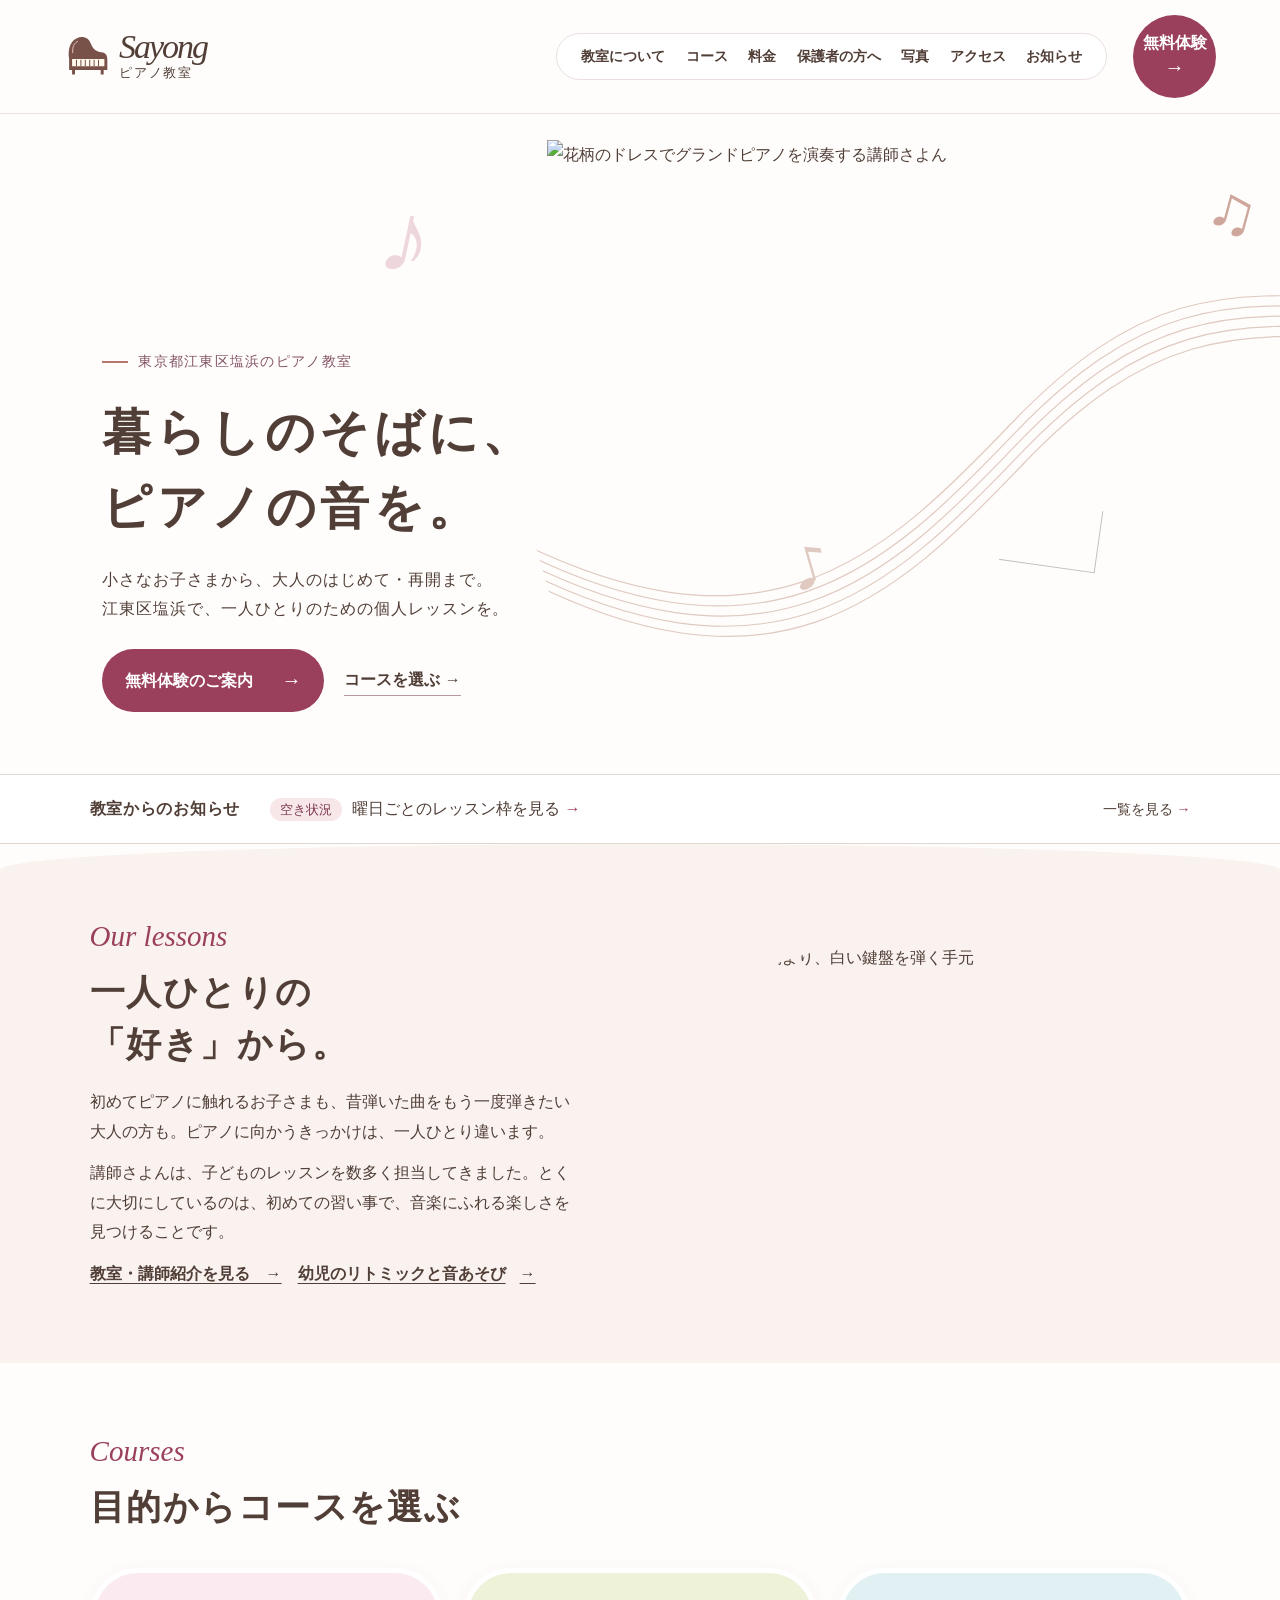
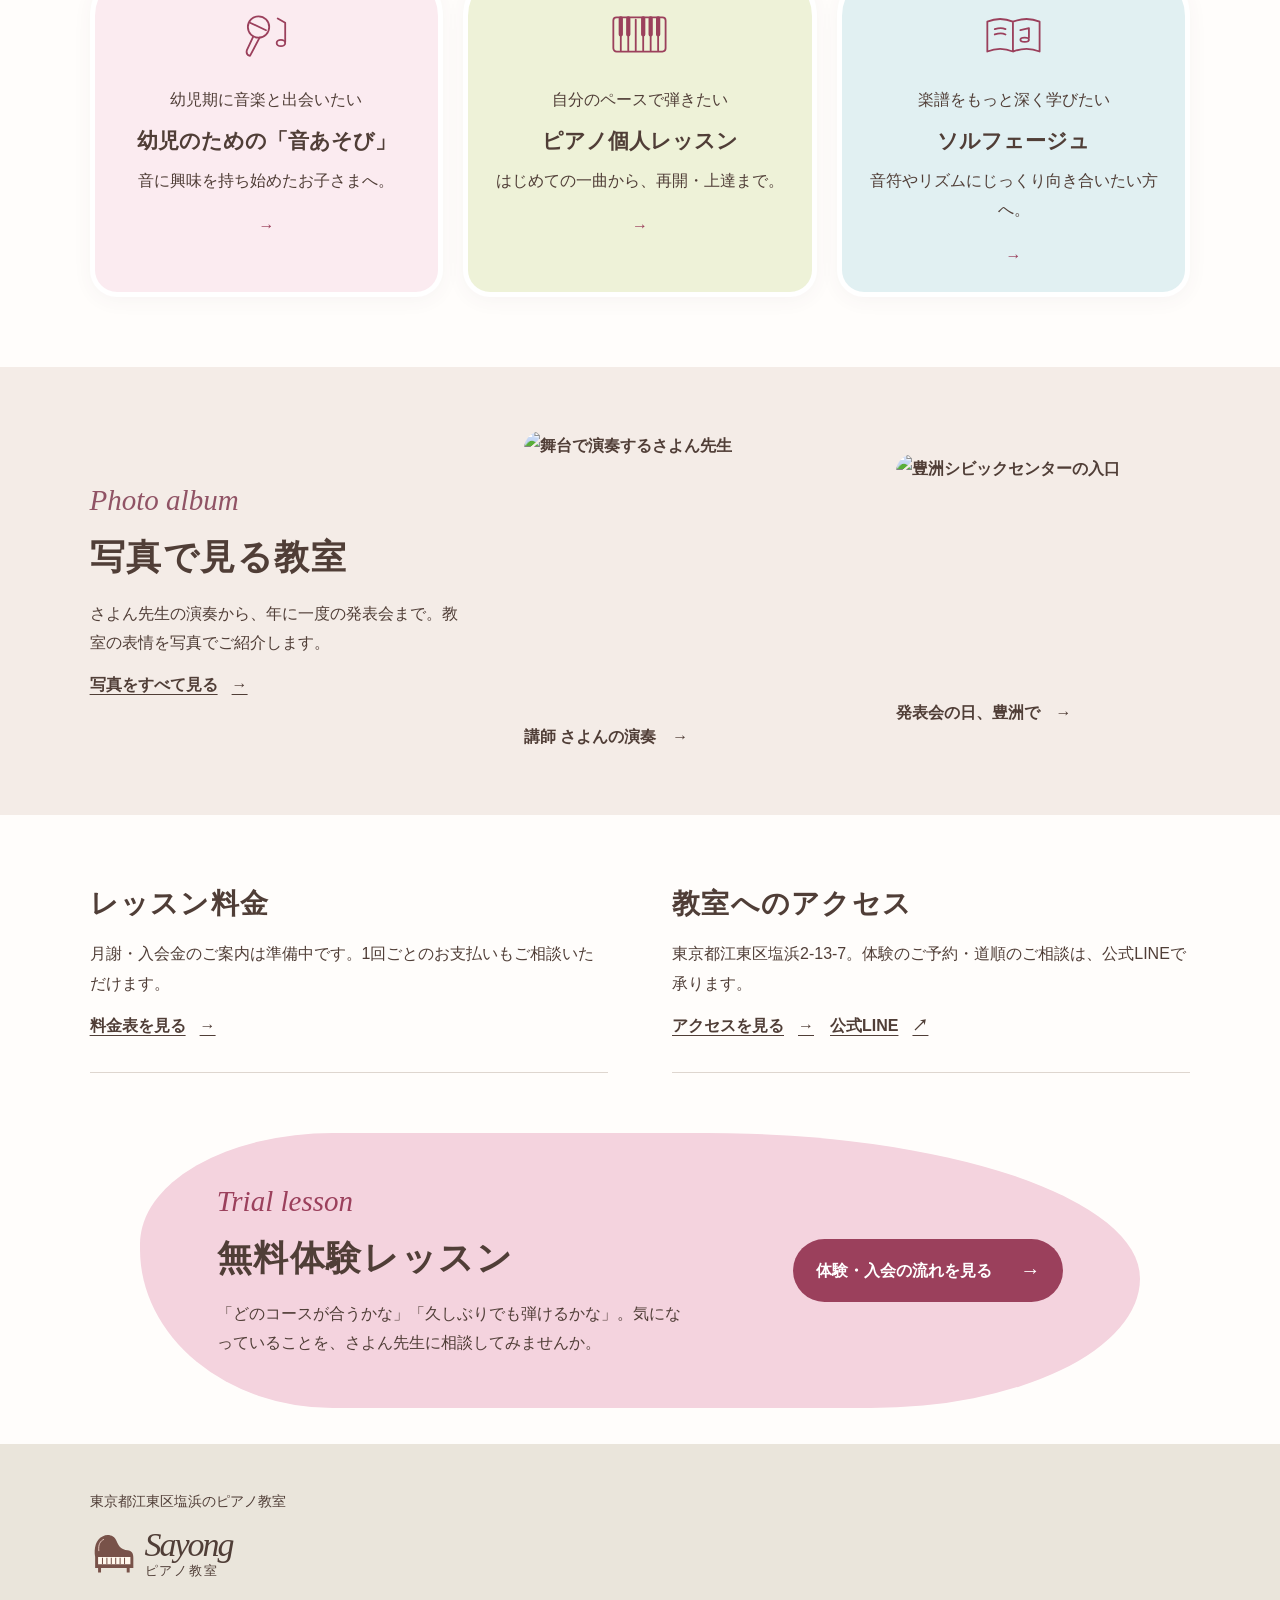
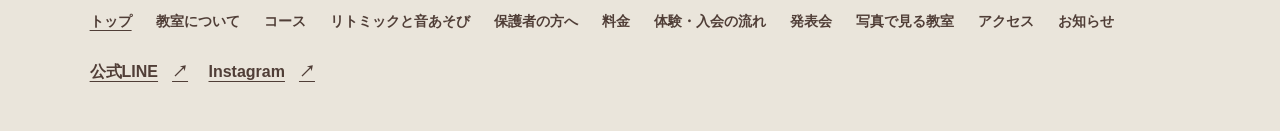
==== commit 0925b491: "Expand family lesson guides, trial counseling and approved studio details" ====
--- a/index.html
+++ b/index.html
@@ -1,6 +1,6 @@
 <!DOCTYPE html>
 
-<html lang="ja"><head><meta charset="utf-8"/><meta content="width=device-width,initial-scale=1,viewport-fit=cover" name="viewport"/><title>トップ｜Sayongピアノ教室</title><link href="style.css" rel="stylesheet"/><meta content="noindex, nofollow" name="robots"/></head><body><div class="scrollpane"><header><a aria-label="Sayongピアノ教室 トップ" class="brand" href="index.html"><svg aria-hidden="true" viewBox="0 0 64 62"><path d="M7 34C5 22 8 10 17 6c8-4 16-1 19 6 3 8 7 12 15 13 6 1 8 4 8 10v14H7z" fill="#785249"></path><path d="M11 34h44v10H11z" fill="#fff8ed"></path><path d="M17 35v9m6-9v9m6-9v9m6-9v9m6-9v9m6-9v9" fill="none" stroke="#785249" stroke-width="1.4"></path><path d="M13 47v8m39-8v8" stroke="#785249" stroke-width="4"></path><path d="M12 26c-1-9 2-14 7-16" fill="none" stroke="#efd0c7" stroke-width="1.2"></path></svg><span><b>Sayong</b>ピアノ教室</span></a><nav aria-label="主なページ" class="desktop"><a href="about.html">教室について</a><a href="course.html">コース</a><a href="price.html">料金</a><a href="parents.html">保護者の方へ</a><a href="gallery.html">写真</a><a href="access.html">アクセス</a><a href="news.html">お知らせ</a></nav><a class="button small" href="trial.html">無料体験<i aria-hidden="true">→</i></a><details><summary aria-label="メニュー">メニュー</summary><nav aria-label="全ページ"><a aria-current="page" href="index.html">トップ</a><a href="about.html">教室について</a><a href="course.html">コース</a><a href="parents.html">保護者の方へ</a><a href="price.html">料金</a><a href="trial.html">体験・入会の流れ</a><a href="recital.html">発表会</a><a href="gallery.html">写真で見る教室</a><a href="access.html">アクセス</a><a href="news.html">お知らせ</a></nav></details></header><main><section class="hero"><div class="hero-inner"><div class="hero-copy"><p class="place">東京都江東区塩浜のピアノ教室</p><h1><span>暮らしのそばに、</span><br/><span>ピアノの音を。</span></h1><p>小さなお子さまから、大人のはじめて・再開まで。<br class="desktop-break"/>江東区塩浜で、一人ひとりのための個人レッスンを。</p><div class="hero-links"><a class="button trial-link" href="trial.html">無料体験のご案内 <i aria-hidden="true">→</i></a><a class="text-link" href="course.html">コースを選ぶ <i aria-hidden="true">→</i></a></div></div><div class="art"><svg aria-hidden="true" height="0" style="position:absolute" width="0"><defs><clippath clippathunits="objectBoundingBox" id="piano-curve"><path d="M.02,.57 C.01,.34 .17,.14 .37,.16 C.51,.18 .55,.25 .66,.15 C.77,.04 .85,.01 .93,.09 C1.06,.22 .99,.48 .90,.58 C.83,.67 .74,.66 .65,.76 C.52,.93 .36,1.02 .19,.93 C.06,.86 .01,.71 .02,.57Z"></path></clippath></defs></svg><svg aria-hidden="true" class="staff" fill="none" viewBox="0 0 680 240"><path d="M-30 60 C155 240 280 175 415 96 S620 34 730 75" stroke="#b78776" stroke-width="1"></path><path d="M-30 69 C155 249 280 184 415 105 S620 43 730 84" stroke="#b78776" stroke-width="1"></path><path d="M-30 78 C155 258 280 193 415 114 S620 52 730 93" stroke="#b78776" stroke-width="1"></path><path d="M-30 87 C155 267 280 202 415 123 S620 61 730 102" stroke="#b78776" stroke-width="1"></path><path d="M-30 96 C155 276 280 211 415 132 S620 70 730 111" stroke="#b78776" stroke-width="1"></path><g fill="#b78776"><ellipse cx="213" cy="178" rx="7" ry="4" transform="rotate(-18 213 178)"></ellipse><path d="M219 177v-30l13 5v4l-11-4v25z"></path></g></svg><picture><source media="(max-width:700px)" srcset="img/sayong-performance-mobile.webp"/><img alt="花柄のドレスでグランドピアノを演奏する講師さよん" src="img/sayong-performance.webp"/></picture><img alt="" class="second" src="img/sayong-keys.webp"/><span aria-hidden="true" class="note">♪</span><span aria-hidden="true" class="note2">♫</span></div></div></section><section class="notice"><h2>教室からのお知らせ</h2><a href="trial.html#schedule"><span>空き状況</span>曜日ごとのレッスン枠を見る <i>→</i></a><a href="news.html">一覧を見る <i>→</i></a></section>
-<section class="intro"><div><span class="en" lang="en">Our lessons</span><h2>一人ひとりの<br/>「好き」から。</h2></div><div><p>初めてピアノに触れるお子さまも、昔弾いた曲をもう一度弾きたい大人の方も。ピアノに向かうきっかけは、一人ひとり違います。</p><p>江東区塩浜の小さな教室で、講師さよんが「好き」「楽しい」という気持ちを大切に、個人レッスンをしています。</p><a class="link" href="about.html">教室・講師紹介を見る　→</a></div><figure class="intro-photo"><img alt="教室の紹介投稿より、白い鍵盤を弾く手元" src="img/sayong-keys.webp"/></figure></section>
+<html lang="ja"><head><meta charset="utf-8"/><meta content="width=device-width,initial-scale=1,viewport-fit=cover" name="viewport"/><title>トップ｜Sayongピアノ教室</title><link href="style.css" rel="stylesheet"/><meta content="noindex, nofollow" name="robots"/></head><body><div class="scrollpane"><header><a aria-label="Sayongピアノ教室 トップ" class="brand" href="index.html"><svg aria-hidden="true" viewBox="0 0 64 62"><path d="M7 34C5 22 8 10 17 6c8-4 16-1 19 6 3 8 7 12 15 13 6 1 8 4 8 10v14H7z" fill="#785249"></path><path d="M11 34h44v10H11z" fill="#fff8ed"></path><path d="M17 35v9m6-9v9m6-9v9m6-9v9m6-9v9m6-9v9" fill="none" stroke="#785249" stroke-width="1.4"></path><path d="M13 47v8m39-8v8" stroke="#785249" stroke-width="4"></path><path d="M12 26c-1-9 2-14 7-16" fill="none" stroke="#efd0c7" stroke-width="1.2"></path></svg><span><b>Sayong</b>ピアノ教室</span></a><nav aria-label="主なページ" class="desktop"><a href="about.html">教室について</a><a href="course.html">コース</a><a href="price.html">料金</a><a href="parents.html">保護者の方へ</a><a href="gallery.html">写真</a><a href="access.html">アクセス</a><a href="news.html">お知らせ</a></nav><a class="button small" href="trial.html">無料体験<i aria-hidden="true">→</i></a><details><summary aria-label="メニュー">メニュー</summary><nav aria-label="全ページ"><a aria-current="page" href="index.html">トップ</a><a href="about.html">教室について</a><a href="course.html">コース</a><a href="rhythm.html">リトミックと音あそび</a><a href="parents.html">保護者の方へ</a><a href="price.html">料金</a><a href="trial.html">体験・入会の流れ</a><a href="recital.html">発表会</a><a href="gallery.html">写真で見る教室</a><a href="access.html">アクセス</a><a href="news.html">お知らせ</a></nav></details></header><main><section class="hero"><div class="hero-inner"><div class="hero-copy"><p class="place">東京都江東区塩浜のピアノ教室</p><h1><span>暮らしのそばに、</span><br/><span>ピアノの音を。</span></h1><p>小さなお子さまから、大人のはじめて・再開まで。<br class="desktop-break"/>江東区塩浜で、一人ひとりのための個人レッスンを。</p><div class="hero-links"><a class="button trial-link" href="trial.html">無料体験のご案内 <i aria-hidden="true">→</i></a><a class="text-link" href="course.html">コースを選ぶ <i aria-hidden="true">→</i></a></div></div><div class="art"><svg aria-hidden="true" height="0" style="position:absolute" width="0"><defs><clippath clippathunits="objectBoundingBox" id="piano-curve"><path d="M.02,.57 C.01,.34 .17,.14 .37,.16 C.51,.18 .55,.25 .66,.15 C.77,.04 .85,.01 .93,.09 C1.06,.22 .99,.48 .90,.58 C.83,.67 .74,.66 .65,.76 C.52,.93 .36,1.02 .19,.93 C.06,.86 .01,.71 .02,.57Z"></path></clippath></defs></svg><svg aria-hidden="true" class="staff" fill="none" viewBox="0 0 680 240"><path d="M-30 60 C155 240 280 175 415 96 S620 34 730 75" stroke="#b78776" stroke-width="1"></path><path d="M-30 69 C155 249 280 184 415 105 S620 43 730 84" stroke="#b78776" stroke-width="1"></path><path d="M-30 78 C155 258 280 193 415 114 S620 52 730 93" stroke="#b78776" stroke-width="1"></path><path d="M-30 87 C155 267 280 202 415 123 S620 61 730 102" stroke="#b78776" stroke-width="1"></path><path d="M-30 96 C155 276 280 211 415 132 S620 70 730 111" stroke="#b78776" stroke-width="1"></path><g fill="#b78776"><ellipse cx="213" cy="178" rx="7" ry="4" transform="rotate(-18 213 178)"></ellipse><path d="M219 177v-30l13 5v4l-11-4v25z"></path></g></svg><picture><source media="(max-width:700px)" srcset="img/sayong-performance-mobile.webp"/><img alt="花柄のドレスでグランドピアノを演奏する講師さよん" src="img/sayong-performance.webp"/></picture><img alt="" class="second" src="img/sayong-keys.webp"/><span aria-hidden="true" class="note">♪</span><span aria-hidden="true" class="note2">♫</span></div></div></section><section class="notice"><h2>教室からのお知らせ</h2><a href="trial.html#schedule"><span>空き状況</span>曜日ごとのレッスン枠を見る <i>→</i></a><a href="news.html">一覧を見る <i>→</i></a></section>
+<section class="intro"><div><span class="en" lang="en">Our lessons</span><h2>一人ひとりの<br/>「好き」から。</h2></div><div><p>初めてピアノに触れるお子さまも、昔弾いた曲をもう一度弾きたい大人の方も。ピアノに向かうきっかけは、一人ひとり違います。</p><p>講師さよんは、子どものレッスンを数多く担当してきました。とくに大切にしているのは、初めての習い事で、音楽にふれる楽しさを見つけることです。</p><a class="link" href="about.html">教室・講師紹介を見る　→</a><a class="link" href="rhythm.html">幼児のリトミックと音あそび <i aria-hidden="true">→</i></a></div><figure class="intro-photo"><img alt="教室の紹介投稿より、白い鍵盤を弾く手元" src="img/sayong-keys.webp"/></figure></section>
 <section class="wide"><span class="en">Courses</span><h2>目的からコースを選ぶ</h2><div class="cards"><a href="course.html#play"><svg aria-hidden="true" fill="none" stroke="currentColor" stroke-linecap="round" stroke-linejoin="round" stroke-width="1.7" viewBox="0 0 60 55"><circle cx="23" cy="20" r="10"></circle><path d="m18 29-6 13q-1 4 3 5l9-17m-9-14 15 7M41 12l7 4v18"></path><ellipse cx="44" cy="35" rx="4" ry="3"></ellipse></svg><span>幼児期に音楽と出会いたい</span><strong><span>幼児のための</span><span>「音あそび」</span></strong><p>音に興味を持ち始めたお子さまへ。</p><i aria-hidden="true">→</i></a><a href="course.html#piano"><svg aria-hidden="true" fill="none" stroke="currentColor" stroke-linecap="round" stroke-linejoin="round" stroke-width="1.7" viewBox="0 0 60 55"><rect height="32" rx="3" width="49" x="5" y="11"></rect><path d="M12 13v29m7-29v29m7-29v29m7-29v29m7-29v29m7-29v29"></path><path d="M12 12v15m7-15v15m14-15v15m7-15v15m7-15v15" stroke-width="4"></path></svg><span>自分のペースで弾きたい</span><strong>ピアノ個人レッスン</strong><p>はじめての一曲から、再開・上達まで。</p><i aria-hidden="true">→</i></a><a href="course.html#solfege"><svg aria-hidden="true" fill="none" stroke="currentColor" stroke-linecap="round" stroke-linejoin="round" stroke-width="1.7" viewBox="0 0 60 55"><path d="M5 15q12-5 24 0 13-5 25 0v28q-12-5-25 0-12-5-24 0zM29 16v26m-17-20q6-2 10 0m-10 5q6-2 10 0m14-4 8-2v9"></path><ellipse cx="40" cy="32" rx="4" ry="2"></ellipse></svg><span>楽譜をもっと深く学びたい</span><strong>ソルフェージュ</strong><p>音符やリズムにじっくり向き合いたい方へ。</p><i aria-hidden="true">→</i></a></div></section>
-<section class="home-album"><div class="album-text"><span class="en" lang="en">Photo album</span><h2>写真で見る教室</h2><p>さよん先生の演奏から、年に一度の発表会まで。教室の表情を写真でご紹介します。</p><a class="link" href="gallery.html">写真をすべて見る<i aria-hidden="true">→</i></a></div><div class="album-pair"><a href="gallery.html#photo-1"><img alt="舞台で演奏するさよん先生" loading="lazy" src="img/sayong-performance.webp"/><span>講師 さよんの演奏　→</span></a><a href="gallery.html#photo-3"><img alt="豊洲シビックセンターの入口" loading="lazy" src="img/recital-entrance.webp"/><span>発表会の日、豊洲で　→</span></a></div></section><div class="wide info"><section class="block"><h2>レッスン料金</h2><p>月謝・入会金のご案内は準備中です。1回ごとのお支払いもご相談いただけます。</p><a class="link" href="price.html">料金表を見る<i aria-hidden="true">→</i></a></section><section class="block"><h2>教室へのアクセス</h2><p>教室は東京都江東区塩浜にあります。詳しくはLINEでお問い合わせください。</p><a class="link" href="access.html">アクセスを見る<i aria-hidden="true">→</i></a><a class="link" href="https://lin.ee/zmYNq9W">公式LINE<i aria-hidden="true">↗</i></a></section></div><section class="trialband"><div><span class="en">Trial lesson</span><h2>無料体験レッスン</h2><p>「どのコースが合うかな」「久しぶりでも弾けるかな」。気になっていることを、さよん先生に相談してみませんか。</p></div><a class="button" href="trial.html">体験・入会の流れを見る<i aria-hidden="true">→</i></a></section></main><footer><p class="footer-place">東京都江東区塩浜のピアノ教室</p><a aria-label="Sayongピアノ教室 トップ" class="brand" href="index.html"><svg aria-hidden="true" viewBox="0 0 64 62"><path d="M7 34C5 22 8 10 17 6c8-4 16-1 19 6 3 8 7 12 15 13 6 1 8 4 8 10v14H7z" fill="#785249"></path><path d="M11 34h44v10H11z" fill="#fff8ed"></path><path d="M17 35v9m6-9v9m6-9v9m6-9v9m6-9v9m6-9v9" fill="none" stroke="#785249" stroke-width="1.4"></path><path d="M13 47v8m39-8v8" stroke="#785249" stroke-width="4"></path><path d="M12 26c-1-9 2-14 7-16" fill="none" stroke="#efd0c7" stroke-width="1.2"></path></svg><span><b>Sayong</b>ピアノ教室</span></a><nav aria-label="フッター"><a aria-current="page" href="index.html">トップ</a><a href="about.html">教室について</a><a href="course.html">コース</a><a href="parents.html">保護者の方へ</a><a href="price.html">料金</a><a href="trial.html">体験・入会の流れ</a><a href="recital.html">発表会</a><a href="gallery.html">写真で見る教室</a><a href="access.html">アクセス</a><a href="news.html">お知らせ</a></nav><div><a class="link" href="https://lin.ee/zmYNq9W">公式LINE<i aria-hidden="true">↗</i></a> <a class="link" href="https://www.instagram.com/sayong22piano/">Instagram<i aria-hidden="true">↗</i></a></div></footer></div><div class="dock"><a class="button" href="https://lin.ee/zmYNq9W">LINEで無料体験を予約<i aria-hidden="true">↗</i></a></div></body></html>+<section class="home-album"><div class="album-text"><span class="en" lang="en">Photo album</span><h2>写真で見る教室</h2><p>さよん先生の演奏から、年に一度の発表会まで。教室の表情を写真でご紹介します。</p><a class="link" href="gallery.html">写真をすべて見る<i aria-hidden="true">→</i></a></div><div class="album-pair"><a href="gallery.html#photo-1"><img alt="舞台で演奏するさよん先生" loading="lazy" src="img/sayong-performance.webp"/><span>講師 さよんの演奏　→</span></a><a href="gallery.html#photo-3"><img alt="豊洲シビックセンターの入口" loading="lazy" src="img/recital-entrance.webp"/><span>発表会の日、豊洲で　→</span></a></div></section><div class="wide info"><section class="block"><h2>レッスン料金</h2><p>月謝・入会金のご案内は準備中です。1回ごとのお支払いもご相談いただけます。</p><a class="link" href="price.html">料金表を見る<i aria-hidden="true">→</i></a></section><section class="block"><h2>教室へのアクセス</h2><p>東京都江東区塩浜2-13-7。体験のご予約・道順のご相談は、公式LINEで承ります。</p><a class="link" href="access.html">アクセスを見る<i aria-hidden="true">→</i></a><a class="link" href="https://lin.ee/zmYNq9W">公式LINE<i aria-hidden="true">↗</i></a></section></div><section class="trialband"><div><span class="en">Trial lesson</span><h2>無料体験レッスン</h2><p>「どのコースが合うかな」「久しぶりでも弾けるかな」。気になっていることを、さよん先生に相談してみませんか。</p></div><a class="button" href="trial.html">体験・入会の流れを見る<i aria-hidden="true">→</i></a></section></main><footer><p class="footer-place">東京都江東区塩浜のピアノ教室</p><a aria-label="Sayongピアノ教室 トップ" class="brand" href="index.html"><svg aria-hidden="true" viewBox="0 0 64 62"><path d="M7 34C5 22 8 10 17 6c8-4 16-1 19 6 3 8 7 12 15 13 6 1 8 4 8 10v14H7z" fill="#785249"></path><path d="M11 34h44v10H11z" fill="#fff8ed"></path><path d="M17 35v9m6-9v9m6-9v9m6-9v9m6-9v9m6-9v9" fill="none" stroke="#785249" stroke-width="1.4"></path><path d="M13 47v8m39-8v8" stroke="#785249" stroke-width="4"></path><path d="M12 26c-1-9 2-14 7-16" fill="none" stroke="#efd0c7" stroke-width="1.2"></path></svg><span><b>Sayong</b>ピアノ教室</span></a><nav aria-label="フッター"><a aria-current="page" href="index.html">トップ</a><a href="about.html">教室について</a><a href="course.html">コース</a><a href="rhythm.html">リトミックと音あそび</a><a href="parents.html">保護者の方へ</a><a href="price.html">料金</a><a href="trial.html">体験・入会の流れ</a><a href="recital.html">発表会</a><a href="gallery.html">写真で見る教室</a><a href="access.html">アクセス</a><a href="news.html">お知らせ</a></nav><div><a class="link" href="https://lin.ee/zmYNq9W">公式LINE<i aria-hidden="true">↗</i></a> <a class="link" href="https://www.instagram.com/sayong22piano/">Instagram<i aria-hidden="true">↗</i></a></div></footer></div><div class="dock"><a class="button" href="https://lin.ee/zmYNq9W">LINEで無料体験を予約<i aria-hidden="true">↗</i></a></div></body></html>
--- a/style.css
+++ b/style.css
@@ -78,3 +78,7 @@
 .hero-links{display:flex;align-items:center;flex-wrap:wrap;gap:12px 20px;margin-top:25px}.hero-copy .hero-links .button{margin:0}.trial-link{background:var(--berry);color:#fff}.trial-link:hover{background:#81354d;color:white}.text-link{font-weight:bold;text-decoration:none;border-bottom:1px solid #b999a0}
 .topics{display:flex;flex-wrap:wrap;gap:8px;margin:16px 0}.topics a{background:#f5efea;color:var(--ink);text-decoration:none;border-radius:22px;padding:7px 14px;font-size:15px}.topics a:hover{background:#f3dfe4}.topics span{color:#884556}.teacher-profile{display:grid;grid-template-columns:1fr 1fr;gap:24px;align-items:center}.block.teacher-profile figure{margin:0}
 @media(max-width:700px){.teacher-profile{grid-template-columns:1fr}.topics{gap:6px}.topics a{padding:5px 11px}.hero-links{gap:12px;margin-top:18px}.hero-links a{font-size:15px}}
+
+.lesson-notes{margin:22px 0 10px;background:#f7f1ec;border-radius:18px;padding:4px 22px}.lesson-notes>div{padding:15px 0}.lesson-notes>div+div{border-top:1px solid var(--line)}.lesson-notes dt{font-weight:700;color:#763d50}.lesson-notes dd{margin:4px 0 0;max-width:38em}.block h3{font-size:19px;margin:24px 0 8px}.block blockquote{border-left:3px solid #c67e8f;background:#f9f0ee;padding:17px 20px;margin:10px 0 0;max-width:38em}
+.try-at-home{margin:22px 0 0;padding:20px;background:#f3f1e4;border-radius:18px}.try-at-home h3{margin:0}.try-at-home ol{padding:0;list-style:none}.try-at-home li{display:grid;grid-template-columns:4em 1fr;gap:12px;border-top:1px solid #d8cfbd;padding-top:12px}.try-at-home b{color:#724454}.block .keys-detail{max-width:490px}.keys-detail img{max-height:210px;object-fit:cover;object-position:center 34%}
+.studio-facts{margin:18px 0;max-width:38em}.studio-facts>div{display:grid;grid-template-columns:5em 1fr;gap:14px;padding:13px 0;border-bottom:1px solid var(--line)}.studio-facts dt{font-weight:700}.studio-facts dd{margin:0}
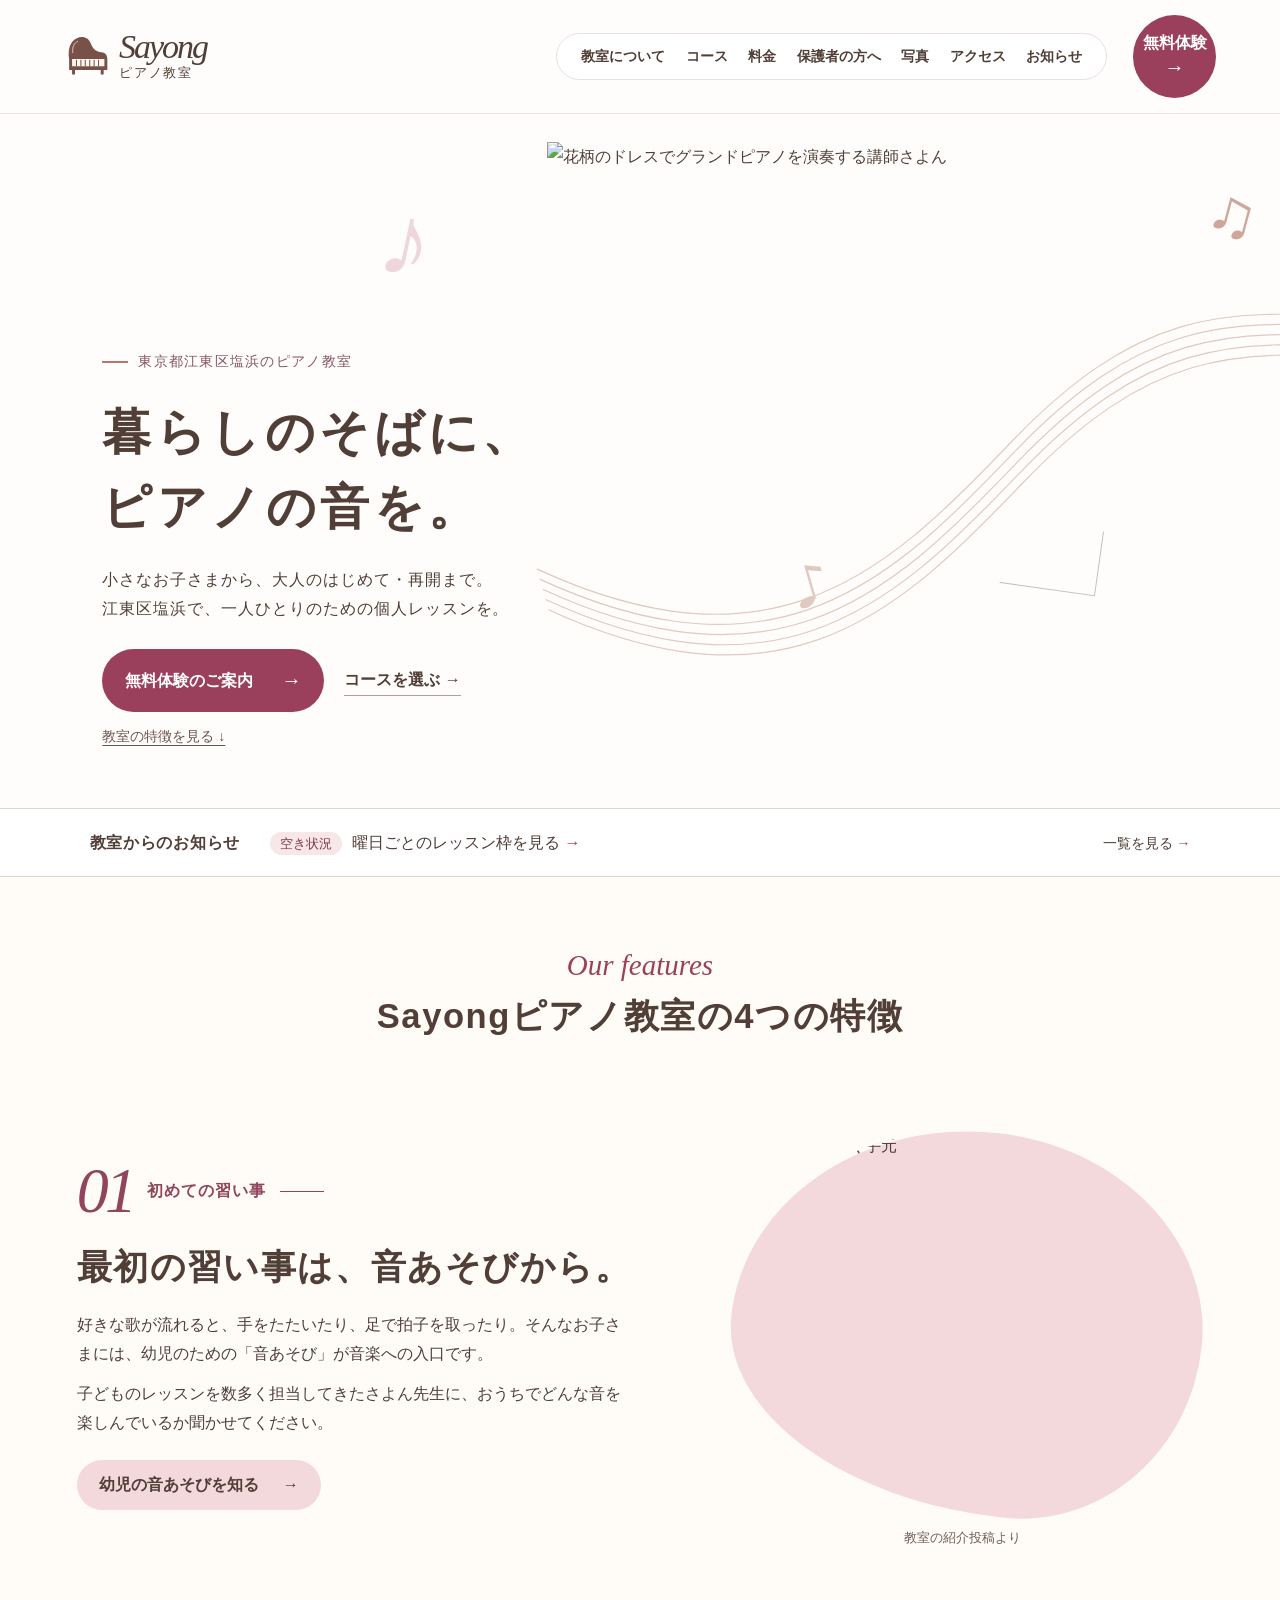
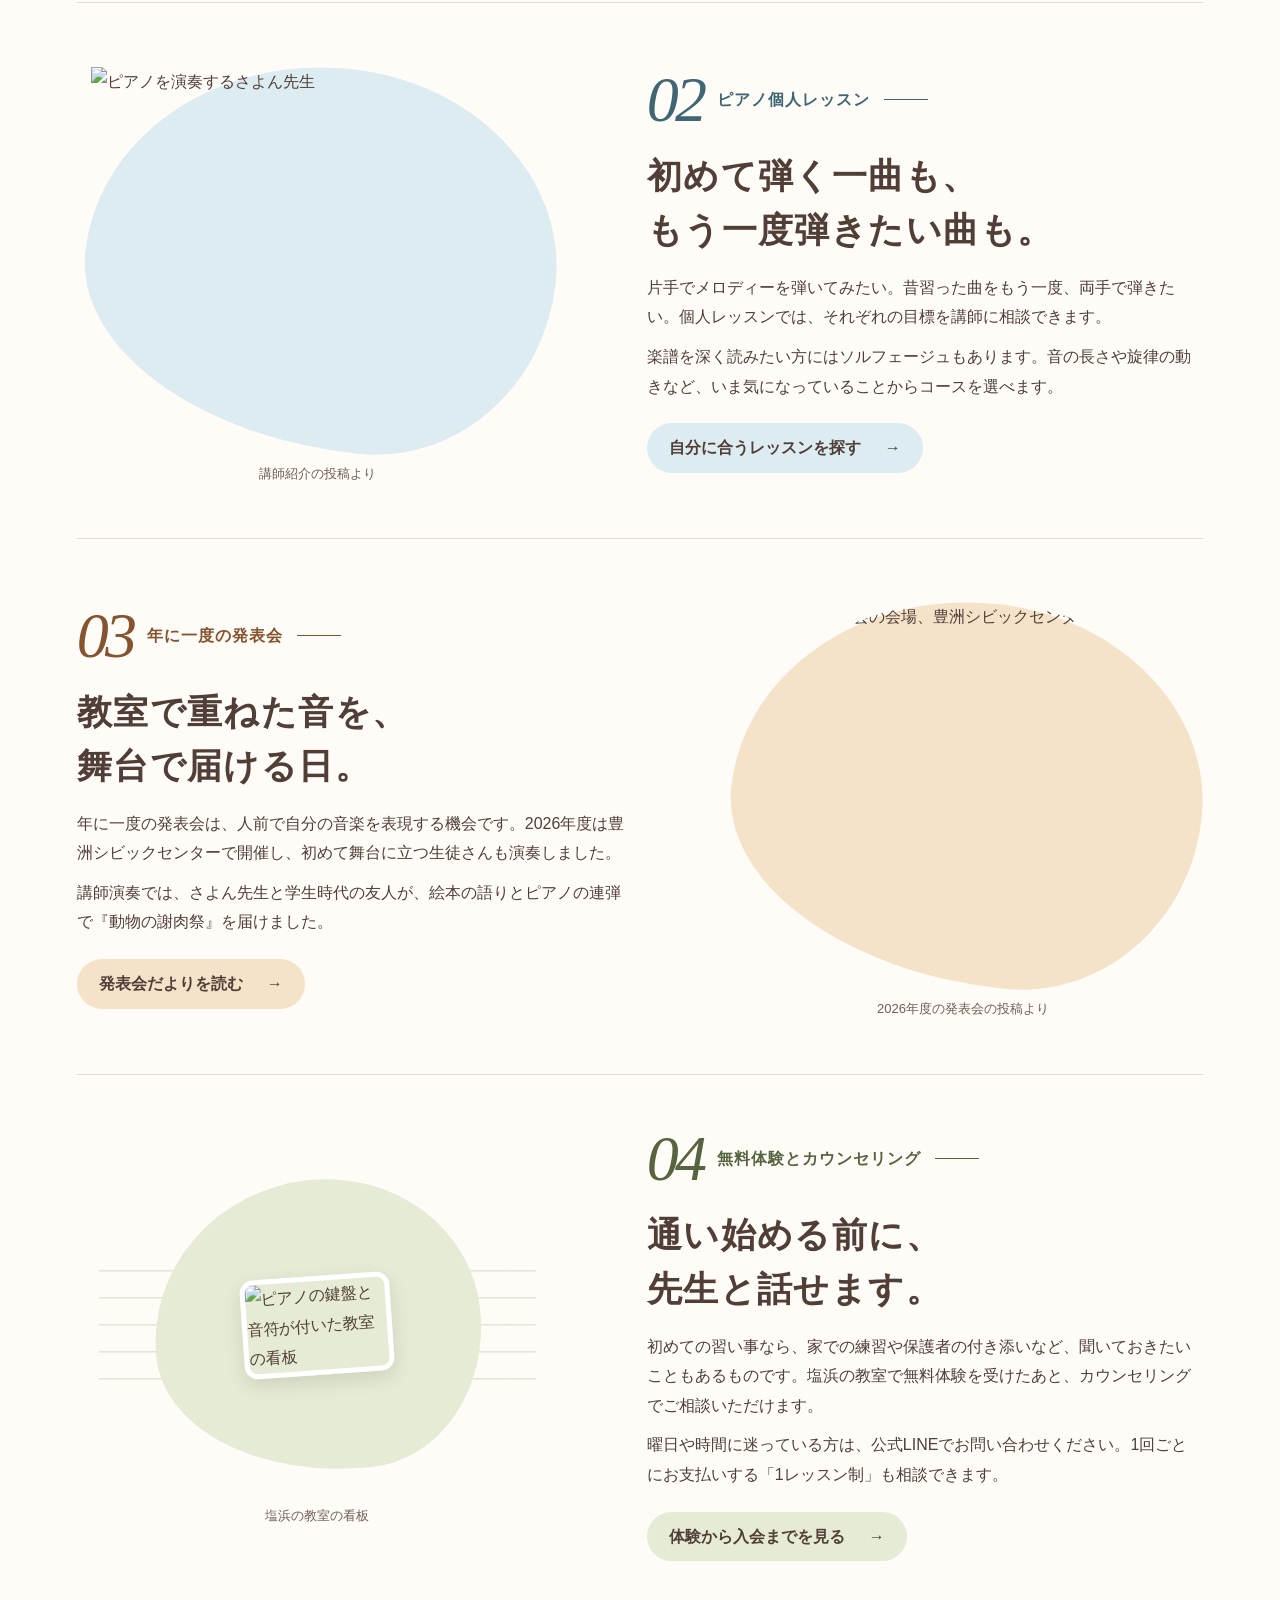
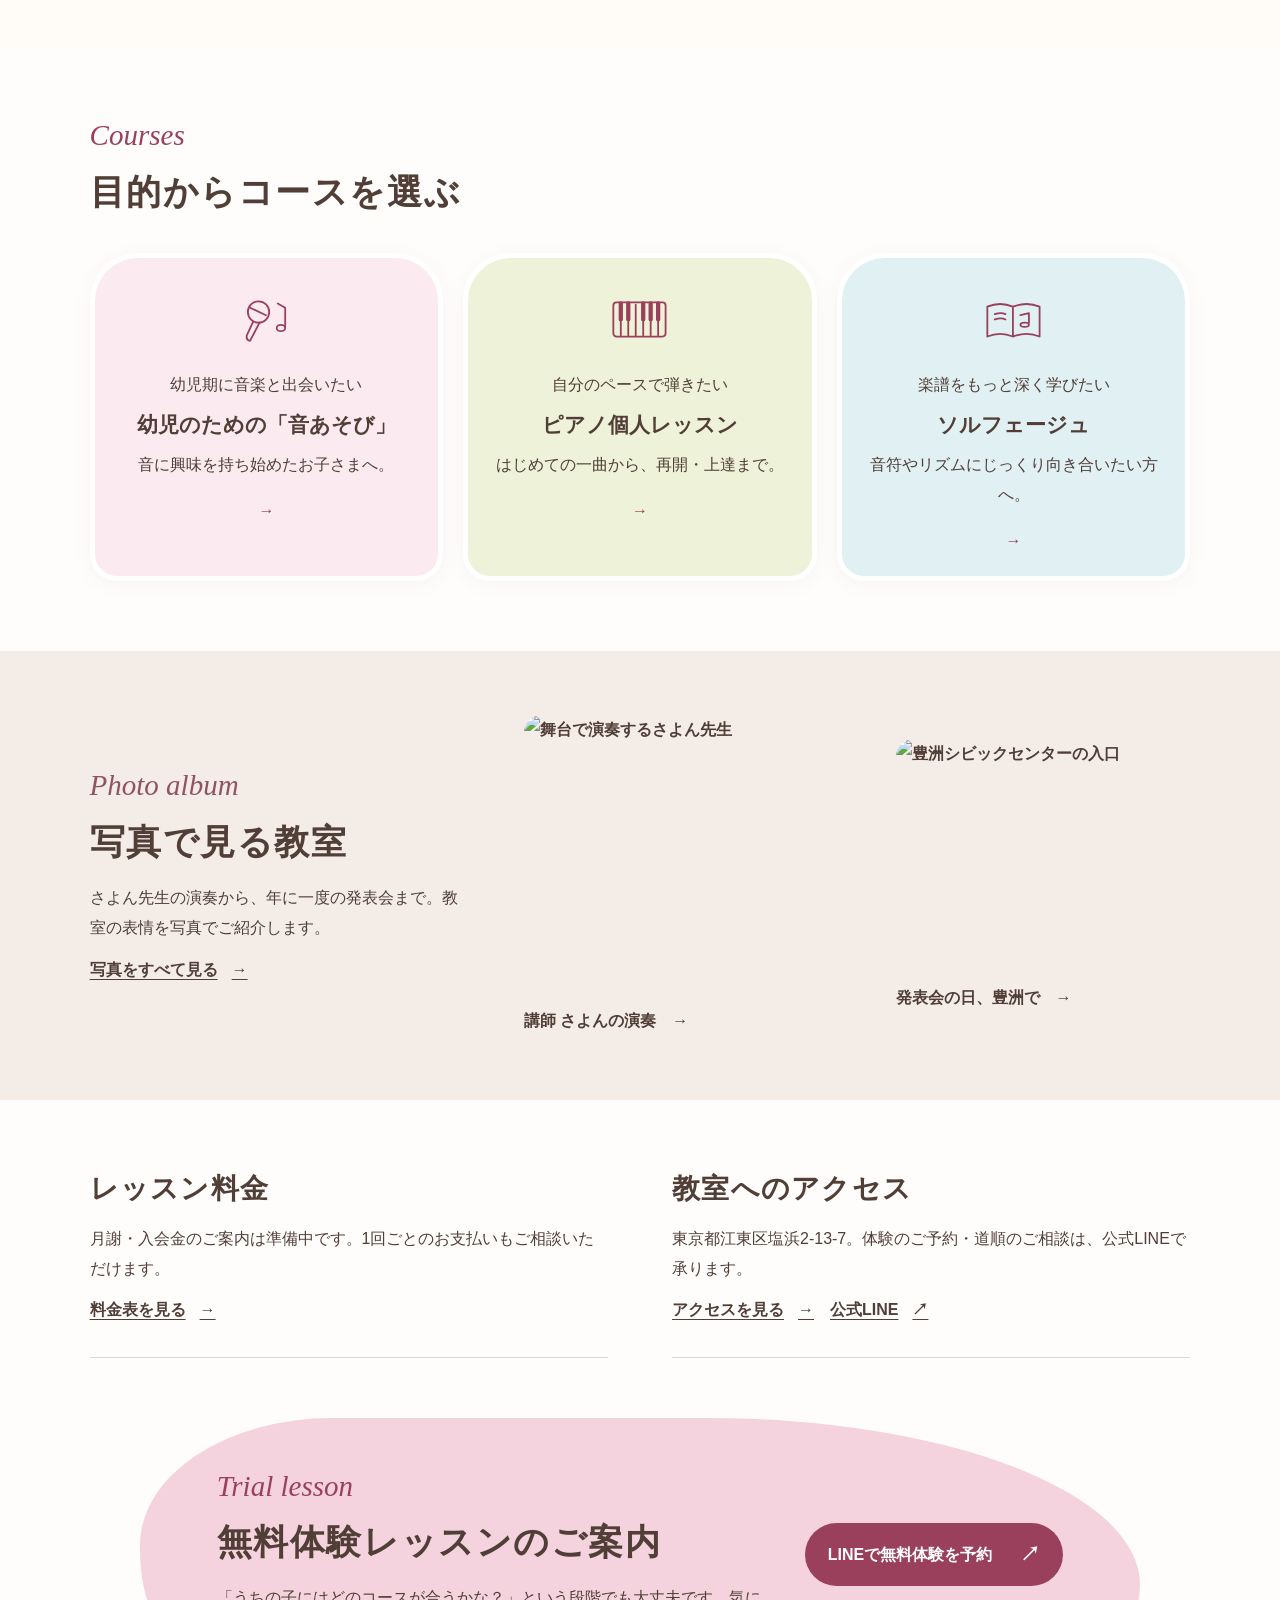
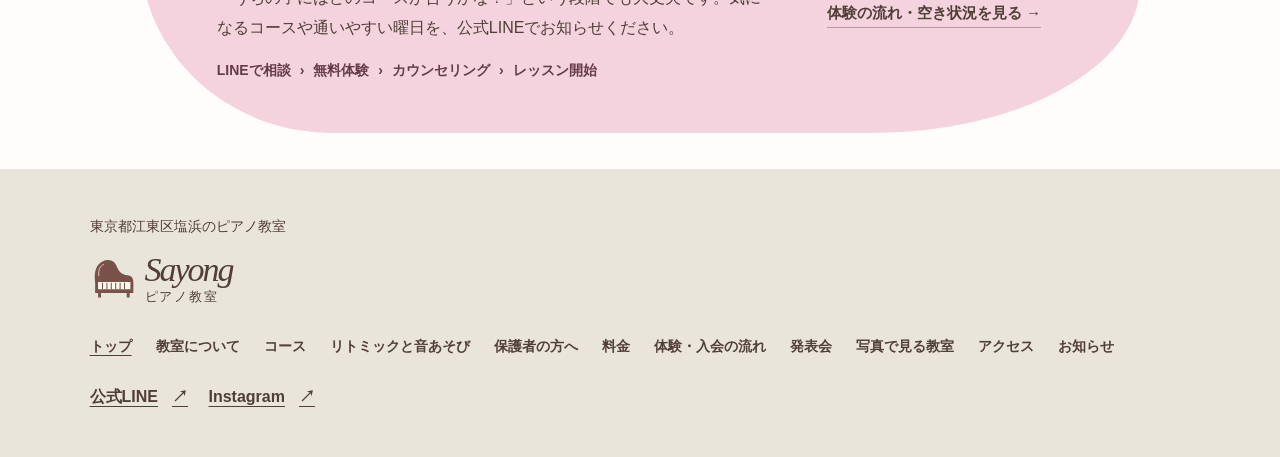
==== commit 379a0fd9: "Introduce the studio through four illustrated homepage features" ====
--- a/index.html
+++ b/index.html
@@ -1,6 +1,14 @@
 <!DOCTYPE html>
 
-<html lang="ja"><head><meta charset="utf-8"/><meta content="width=device-width,initial-scale=1,viewport-fit=cover" name="viewport"/><title>トップ｜Sayongピアノ教室</title><link href="style.css" rel="stylesheet"/><meta content="noindex, nofollow" name="robots"/></head><body><div class="scrollpane"><header><a aria-label="Sayongピアノ教室 トップ" class="brand" href="index.html"><svg aria-hidden="true" viewBox="0 0 64 62"><path d="M7 34C5 22 8 10 17 6c8-4 16-1 19 6 3 8 7 12 15 13 6 1 8 4 8 10v14H7z" fill="#785249"></path><path d="M11 34h44v10H11z" fill="#fff8ed"></path><path d="M17 35v9m6-9v9m6-9v9m6-9v9m6-9v9m6-9v9" fill="none" stroke="#785249" stroke-width="1.4"></path><path d="M13 47v8m39-8v8" stroke="#785249" stroke-width="4"></path><path d="M12 26c-1-9 2-14 7-16" fill="none" stroke="#efd0c7" stroke-width="1.2"></path></svg><span><b>Sayong</b>ピアノ教室</span></a><nav aria-label="主なページ" class="desktop"><a href="about.html">教室について</a><a href="course.html">コース</a><a href="price.html">料金</a><a href="parents.html">保護者の方へ</a><a href="gallery.html">写真</a><a href="access.html">アクセス</a><a href="news.html">お知らせ</a></nav><a class="button small" href="trial.html">無料体験<i aria-hidden="true">→</i></a><details><summary aria-label="メニュー">メニュー</summary><nav aria-label="全ページ"><a aria-current="page" href="index.html">トップ</a><a href="about.html">教室について</a><a href="course.html">コース</a><a href="rhythm.html">リトミックと音あそび</a><a href="parents.html">保護者の方へ</a><a href="price.html">料金</a><a href="trial.html">体験・入会の流れ</a><a href="recital.html">発表会</a><a href="gallery.html">写真で見る教室</a><a href="access.html">アクセス</a><a href="news.html">お知らせ</a></nav></details></header><main><section class="hero"><div class="hero-inner"><div class="hero-copy"><p class="place">東京都江東区塩浜のピアノ教室</p><h1><span>暮らしのそばに、</span><br/><span>ピアノの音を。</span></h1><p>小さなお子さまから、大人のはじめて・再開まで。<br class="desktop-break"/>江東区塩浜で、一人ひとりのための個人レッスンを。</p><div class="hero-links"><a class="button trial-link" href="trial.html">無料体験のご案内 <i aria-hidden="true">→</i></a><a class="text-link" href="course.html">コースを選ぶ <i aria-hidden="true">→</i></a></div></div><div class="art"><svg aria-hidden="true" height="0" style="position:absolute" width="0"><defs><clippath clippathunits="objectBoundingBox" id="piano-curve"><path d="M.02,.57 C.01,.34 .17,.14 .37,.16 C.51,.18 .55,.25 .66,.15 C.77,.04 .85,.01 .93,.09 C1.06,.22 .99,.48 .90,.58 C.83,.67 .74,.66 .65,.76 C.52,.93 .36,1.02 .19,.93 C.06,.86 .01,.71 .02,.57Z"></path></clippath></defs></svg><svg aria-hidden="true" class="staff" fill="none" viewBox="0 0 680 240"><path d="M-30 60 C155 240 280 175 415 96 S620 34 730 75" stroke="#b78776" stroke-width="1"></path><path d="M-30 69 C155 249 280 184 415 105 S620 43 730 84" stroke="#b78776" stroke-width="1"></path><path d="M-30 78 C155 258 280 193 415 114 S620 52 730 93" stroke="#b78776" stroke-width="1"></path><path d="M-30 87 C155 267 280 202 415 123 S620 61 730 102" stroke="#b78776" stroke-width="1"></path><path d="M-30 96 C155 276 280 211 415 132 S620 70 730 111" stroke="#b78776" stroke-width="1"></path><g fill="#b78776"><ellipse cx="213" cy="178" rx="7" ry="4" transform="rotate(-18 213 178)"></ellipse><path d="M219 177v-30l13 5v4l-11-4v25z"></path></g></svg><picture><source media="(max-width:700px)" srcset="img/sayong-performance-mobile.webp"/><img alt="花柄のドレスでグランドピアノを演奏する講師さよん" src="img/sayong-performance.webp"/></picture><img alt="" class="second" src="img/sayong-keys.webp"/><span aria-hidden="true" class="note">♪</span><span aria-hidden="true" class="note2">♫</span></div></div></section><section class="notice"><h2>教室からのお知らせ</h2><a href="trial.html#schedule"><span>空き状況</span>曜日ごとのレッスン枠を見る <i>→</i></a><a href="news.html">一覧を見る <i>→</i></a></section>
-<section class="intro"><div><span class="en" lang="en">Our lessons</span><h2>一人ひとりの<br/>「好き」から。</h2></div><div><p>初めてピアノに触れるお子さまも、昔弾いた曲をもう一度弾きたい大人の方も。ピアノに向かうきっかけは、一人ひとり違います。</p><p>講師さよんは、子どものレッスンを数多く担当してきました。とくに大切にしているのは、初めての習い事で、音楽にふれる楽しさを見つけることです。</p><a class="link" href="about.html">教室・講師紹介を見る　→</a><a class="link" href="rhythm.html">幼児のリトミックと音あそび <i aria-hidden="true">→</i></a></div><figure class="intro-photo"><img alt="教室の紹介投稿より、白い鍵盤を弾く手元" src="img/sayong-keys.webp"/></figure></section>
+<html lang="ja"><head><meta charset="utf-8"/><meta content="width=device-width,initial-scale=1,viewport-fit=cover" name="viewport"/><title>トップ｜Sayongピアノ教室</title><link href="style.css" rel="stylesheet"/><meta content="noindex, nofollow" name="robots"/></head><body><div class="scrollpane"><header><a aria-label="Sayongピアノ教室 トップ" class="brand" href="index.html"><svg aria-hidden="true" viewBox="0 0 64 62"><path d="M7 34C5 22 8 10 17 6c8-4 16-1 19 6 3 8 7 12 15 13 6 1 8 4 8 10v14H7z" fill="#785249"></path><path d="M11 34h44v10H11z" fill="#fff8ed"></path><path d="M17 35v9m6-9v9m6-9v9m6-9v9m6-9v9m6-9v9" fill="none" stroke="#785249" stroke-width="1.4"></path><path d="M13 47v8m39-8v8" stroke="#785249" stroke-width="4"></path><path d="M12 26c-1-9 2-14 7-16" fill="none" stroke="#efd0c7" stroke-width="1.2"></path></svg><span><b>Sayong</b>ピアノ教室</span></a><nav aria-label="主なページ" class="desktop"><a href="about.html">教室について</a><a href="course.html">コース</a><a href="price.html">料金</a><a href="parents.html">保護者の方へ</a><a href="gallery.html">写真</a><a href="access.html">アクセス</a><a href="news.html">お知らせ</a></nav><a class="button small" href="trial.html">無料体験<i aria-hidden="true">→</i></a><details><summary aria-label="メニュー">メニュー</summary><nav aria-label="全ページ"><a aria-current="page" href="index.html">トップ</a><a href="about.html">教室について</a><a href="course.html">コース</a><a href="rhythm.html">リトミックと音あそび</a><a href="parents.html">保護者の方へ</a><a href="price.html">料金</a><a href="trial.html">体験・入会の流れ</a><a href="recital.html">発表会</a><a href="gallery.html">写真で見る教室</a><a href="access.html">アクセス</a><a href="news.html">お知らせ</a></nav></details></header><main><section class="hero"><div class="hero-inner"><div class="hero-copy"><p class="place">東京都江東区塩浜のピアノ教室</p><h1><span>暮らしのそばに、</span><br/><span>ピアノの音を。</span></h1><p>小さなお子さまから、大人のはじめて・再開まで。<br class="desktop-break"/>江東区塩浜で、一人ひとりのための個人レッスンを。</p><div class="hero-links"><a class="button trial-link" href="trial.html">無料体験のご案内 <i aria-hidden="true">→</i></a><a class="text-link" href="course.html">コースを選ぶ <i aria-hidden="true">→</i></a><a class="feature-jump" href="#features">教室の特徴を見る ↓</a></div></div><div class="art"><svg aria-hidden="true" height="0" style="position:absolute" width="0"><defs><clippath clippathunits="objectBoundingBox" id="piano-curve"><path d="M.02,.57 C.01,.34 .17,.14 .37,.16 C.51,.18 .55,.25 .66,.15 C.77,.04 .85,.01 .93,.09 C1.06,.22 .99,.48 .90,.58 C.83,.67 .74,.66 .65,.76 C.52,.93 .36,1.02 .19,.93 C.06,.86 .01,.71 .02,.57Z"></path></clippath></defs></svg><svg aria-hidden="true" class="staff" fill="none" viewBox="0 0 680 240"><path d="M-30 60 C155 240 280 175 415 96 S620 34 730 75" stroke="#b78776" stroke-width="1"></path><path d="M-30 69 C155 249 280 184 415 105 S620 43 730 84" stroke="#b78776" stroke-width="1"></path><path d="M-30 78 C155 258 280 193 415 114 S620 52 730 93" stroke="#b78776" stroke-width="1"></path><path d="M-30 87 C155 267 280 202 415 123 S620 61 730 102" stroke="#b78776" stroke-width="1"></path><path d="M-30 96 C155 276 280 211 415 132 S620 70 730 111" stroke="#b78776" stroke-width="1"></path><g fill="#b78776"><ellipse cx="213" cy="178" rx="7" ry="4" transform="rotate(-18 213 178)"></ellipse><path d="M219 177v-30l13 5v4l-11-4v25z"></path></g></svg><picture><source media="(max-width:700px)" srcset="img/sayong-performance-mobile.webp"/><img alt="花柄のドレスでグランドピアノを演奏する講師さよん" src="img/sayong-performance.webp"/></picture><img alt="" class="second" src="img/sayong-keys.webp"/><span aria-hidden="true" class="note">♪</span><span aria-hidden="true" class="note2">♫</span></div></div></section><section class="notice"><h2>教室からのお知らせ</h2><a href="trial.html#schedule"><span>空き状況</span>曜日ごとのレッスン枠を見る <i>→</i></a><a href="news.html">一覧を見る <i>→</i></a></section>
+<section aria-labelledby="features-title" class="school-features" id="features"><div class="features-lead"><span class="en" lang="en">Our features</span><h2 id="features-title">Sayongピアノ教室の<br class="only-narrow"/>4つの特徴</h2></div><section aria-labelledby="first-music-title" class="feature-row" id="first-music">
+<div class="feature-copy"><div class="feature-label"><span aria-hidden="true">01</span>初めての習い事</div><h3 id="first-music-title"><span>最初の習い事は、</span><wbr/><span>音あそびから。</span></h3><p>好きな歌が流れると、手をたたいたり、足で拍子を取ったり。そんなお子さまには、幼児のための「音あそび」が音楽への入口です。</p><p>子どものレッスンを数多く担当してきたさよん先生に、おうちでどんな音を楽しんでいるか聞かせてください。</p><a class="feature-action" href="rhythm.html">幼児の音あそびを知る<i aria-hidden="true">→</i></a></div>
+<figure class="feature-photo"><div class="photo-mat"><img alt="白い鍵盤を弾く手元" loading="lazy" src="img/sayong-keys.webp"/></div><figcaption>教室の紹介投稿より</figcaption></figure></section><section aria-labelledby="personal-lesson-title" class="feature-row" id="personal-lesson">
+<div class="feature-copy"><div class="feature-label"><span aria-hidden="true">02</span>ピアノ個人レッスン</div><h3 id="personal-lesson-title"><span>初めて弾く一曲も、</span><wbr/><span>もう一度弾きたい曲も。</span></h3><p>片手でメロディーを弾いてみたい。昔習った曲をもう一度、両手で弾きたい。個人レッスンでは、それぞれの目標を講師に相談できます。</p><p>楽譜を深く読みたい方にはソルフェージュもあります。音の長さや旋律の動きなど、いま気になっていることからコースを選べます。</p><a class="feature-action" href="course.html#piano">自分に合うレッスンを探す<i aria-hidden="true">→</i></a></div>
+<figure class="feature-photo"><div class="photo-mat"><img alt="ピアノを演奏するさよん先生" loading="lazy" src="img/sayong-performance.webp"/></div><figcaption>講師紹介の投稿より</figcaption></figure></section><section aria-labelledby="annual-recital-title" class="feature-row" id="annual-recital">
+<div class="feature-copy"><div class="feature-label"><span aria-hidden="true">03</span>年に一度の発表会</div><h3 id="annual-recital-title"><span>教室で重ねた音を、</span><wbr/><span>舞台で届ける日。</span></h3><p>年に一度の発表会は、人前で自分の音楽を表現する機会です。2026年度は豊洲シビックセンターで開催し、初めて舞台に立つ生徒さんも演奏しました。</p><p>講師演奏では、さよん先生と学生時代の友人が、絵本の語りとピアノの連弾で『動物の謝肉祭』を届けました。</p><a class="feature-action" href="recital.html">発表会だよりを読む<i aria-hidden="true">→</i></a></div>
+<figure class="feature-photo"><div class="photo-mat"><img alt="2026年度発表会の会場、豊洲シビックセンターのガラス張りの外観" loading="lazy" src="img/recital-facade.webp"/></div><figcaption>2026年度の発表会の投稿より</figcaption></figure></section><section aria-labelledby="lesson-visit-title" class="feature-row" id="lesson-visit">
+<div class="feature-copy"><div class="feature-label"><span aria-hidden="true">04</span>無料体験とカウンセリング</div><h3 id="lesson-visit-title"><span>通い始める前に、</span><wbr/><span>先生と話せます。</span></h3><p>初めての習い事なら、家での練習や保護者の付き添いなど、聞いておきたいこともあるものです。塩浜の教室で無料体験を受けたあと、カウンセリングでご相談いただけます。</p><p>曜日や時間に迷っている方は、公式LINEでお問い合わせください。1回ごとにお支払いする「1レッスン制」も相談できます。</p><a class="feature-action" href="trial.html">体験から入会までを見る<i aria-hidden="true">→</i></a></div>
+<figure class="feature-photo"><div class="photo-mat"><img alt="ピアノの鍵盤と音符が付いた教室の看板" loading="lazy" src="img/sayong-sign.webp"/></div><figcaption>塩浜の教室の看板</figcaption></figure></section></section>
 <section class="wide"><span class="en">Courses</span><h2>目的からコースを選ぶ</h2><div class="cards"><a href="course.html#play"><svg aria-hidden="true" fill="none" stroke="currentColor" stroke-linecap="round" stroke-linejoin="round" stroke-width="1.7" viewBox="0 0 60 55"><circle cx="23" cy="20" r="10"></circle><path d="m18 29-6 13q-1 4 3 5l9-17m-9-14 15 7M41 12l7 4v18"></path><ellipse cx="44" cy="35" rx="4" ry="3"></ellipse></svg><span>幼児期に音楽と出会いたい</span><strong><span>幼児のための</span><span>「音あそび」</span></strong><p>音に興味を持ち始めたお子さまへ。</p><i aria-hidden="true">→</i></a><a href="course.html#piano"><svg aria-hidden="true" fill="none" stroke="currentColor" stroke-linecap="round" stroke-linejoin="round" stroke-width="1.7" viewBox="0 0 60 55"><rect height="32" rx="3" width="49" x="5" y="11"></rect><path d="M12 13v29m7-29v29m7-29v29m7-29v29m7-29v29m7-29v29"></path><path d="M12 12v15m7-15v15m14-15v15m7-15v15m7-15v15" stroke-width="4"></path></svg><span>自分のペースで弾きたい</span><strong>ピアノ個人レッスン</strong><p>はじめての一曲から、再開・上達まで。</p><i aria-hidden="true">→</i></a><a href="course.html#solfege"><svg aria-hidden="true" fill="none" stroke="currentColor" stroke-linecap="round" stroke-linejoin="round" stroke-width="1.7" viewBox="0 0 60 55"><path d="M5 15q12-5 24 0 13-5 25 0v28q-12-5-25 0-12-5-24 0zM29 16v26m-17-20q6-2 10 0m-10 5q6-2 10 0m14-4 8-2v9"></path><ellipse cx="40" cy="32" rx="4" ry="2"></ellipse></svg><span>楽譜をもっと深く学びたい</span><strong>ソルフェージュ</strong><p>音符やリズムにじっくり向き合いたい方へ。</p><i aria-hidden="true">→</i></a></div></section>
-<section class="home-album"><div class="album-text"><span class="en" lang="en">Photo album</span><h2>写真で見る教室</h2><p>さよん先生の演奏から、年に一度の発表会まで。教室の表情を写真でご紹介します。</p><a class="link" href="gallery.html">写真をすべて見る<i aria-hidden="true">→</i></a></div><div class="album-pair"><a href="gallery.html#photo-1"><img alt="舞台で演奏するさよん先生" loading="lazy" src="img/sayong-performance.webp"/><span>講師 さよんの演奏　→</span></a><a href="gallery.html#photo-3"><img alt="豊洲シビックセンターの入口" loading="lazy" src="img/recital-entrance.webp"/><span>発表会の日、豊洲で　→</span></a></div></section><div class="wide info"><section class="block"><h2>レッスン料金</h2><p>月謝・入会金のご案内は準備中です。1回ごとのお支払いもご相談いただけます。</p><a class="link" href="price.html">料金表を見る<i aria-hidden="true">→</i></a></section><section class="block"><h2>教室へのアクセス</h2><p>東京都江東区塩浜2-13-7。体験のご予約・道順のご相談は、公式LINEで承ります。</p><a class="link" href="access.html">アクセスを見る<i aria-hidden="true">→</i></a><a class="link" href="https://lin.ee/zmYNq9W">公式LINE<i aria-hidden="true">↗</i></a></section></div><section class="trialband"><div><span class="en">Trial lesson</span><h2>無料体験レッスン</h2><p>「どのコースが合うかな」「久しぶりでも弾けるかな」。気になっていることを、さよん先生に相談してみませんか。</p></div><a class="button" href="trial.html">体験・入会の流れを見る<i aria-hidden="true">→</i></a></section></main><footer><p class="footer-place">東京都江東区塩浜のピアノ教室</p><a aria-label="Sayongピアノ教室 トップ" class="brand" href="index.html"><svg aria-hidden="true" viewBox="0 0 64 62"><path d="M7 34C5 22 8 10 17 6c8-4 16-1 19 6 3 8 7 12 15 13 6 1 8 4 8 10v14H7z" fill="#785249"></path><path d="M11 34h44v10H11z" fill="#fff8ed"></path><path d="M17 35v9m6-9v9m6-9v9m6-9v9m6-9v9m6-9v9" fill="none" stroke="#785249" stroke-width="1.4"></path><path d="M13 47v8m39-8v8" stroke="#785249" stroke-width="4"></path><path d="M12 26c-1-9 2-14 7-16" fill="none" stroke="#efd0c7" stroke-width="1.2"></path></svg><span><b>Sayong</b>ピアノ教室</span></a><nav aria-label="フッター"><a aria-current="page" href="index.html">トップ</a><a href="about.html">教室について</a><a href="course.html">コース</a><a href="rhythm.html">リトミックと音あそび</a><a href="parents.html">保護者の方へ</a><a href="price.html">料金</a><a href="trial.html">体験・入会の流れ</a><a href="recital.html">発表会</a><a href="gallery.html">写真で見る教室</a><a href="access.html">アクセス</a><a href="news.html">お知らせ</a></nav><div><a class="link" href="https://lin.ee/zmYNq9W">公式LINE<i aria-hidden="true">↗</i></a> <a class="link" href="https://www.instagram.com/sayong22piano/">Instagram<i aria-hidden="true">↗</i></a></div></footer></div><div class="dock"><a class="button" href="https://lin.ee/zmYNq9W">LINEで無料体験を予約<i aria-hidden="true">↗</i></a></div></body></html>+<section class="home-album"><div class="album-text"><span class="en" lang="en">Photo album</span><h2>写真で見る教室</h2><p>さよん先生の演奏から、年に一度の発表会まで。教室の表情を写真でご紹介します。</p><a class="link" href="gallery.html">写真をすべて見る<i aria-hidden="true">→</i></a></div><div class="album-pair"><a href="gallery.html#photo-1"><img alt="舞台で演奏するさよん先生" loading="lazy" src="img/sayong-performance.webp"/><span>講師 さよんの演奏　→</span></a><a href="gallery.html#photo-3"><img alt="豊洲シビックセンターの入口" loading="lazy" src="img/recital-entrance.webp"/><span>発表会の日、豊洲で　→</span></a></div></section><div class="wide info"><section class="block"><h2>レッスン料金</h2><p>月謝・入会金のご案内は準備中です。1回ごとのお支払いもご相談いただけます。</p><a class="link" href="price.html">料金表を見る<i aria-hidden="true">→</i></a></section><section class="block"><h2>教室へのアクセス</h2><p>東京都江東区塩浜2-13-7。体験のご予約・道順のご相談は、公式LINEで承ります。</p><a class="link" href="access.html">アクセスを見る<i aria-hidden="true">→</i></a><a class="link" href="https://lin.ee/zmYNq9W">公式LINE<i aria-hidden="true">↗</i></a></section></div><section class="trialband home-trial"><div><span class="en">Trial lesson</span><h2>無料体験レッスンのご案内</h2><p>「うちの子にはどのコースが合うかな？」という段階でも大丈夫です。気になるコースや通いやすい曜日を、公式LINEでお知らせください。</p><ol aria-label="体験から入会までの流れ" class="home-trial-flow"><li>LINEで相談</li><li>無料体験</li><li>カウンセリング</li><li>レッスン開始</li></ol></div><div class="trial-actions"><a class="button" href="https://lin.ee/zmYNq9W">LINEで無料体験を予約 <i aria-hidden="true">↗</i></a><a class="text-link" href="trial.html">体験の流れ・空き状況を見る →</a></div></section></main><footer><p class="footer-place">東京都江東区塩浜のピアノ教室</p><a aria-label="Sayongピアノ教室 トップ" class="brand" href="index.html"><svg aria-hidden="true" viewBox="0 0 64 62"><path d="M7 34C5 22 8 10 17 6c8-4 16-1 19 6 3 8 7 12 15 13 6 1 8 4 8 10v14H7z" fill="#785249"></path><path d="M11 34h44v10H11z" fill="#fff8ed"></path><path d="M17 35v9m6-9v9m6-9v9m6-9v9m6-9v9m6-9v9" fill="none" stroke="#785249" stroke-width="1.4"></path><path d="M13 47v8m39-8v8" stroke="#785249" stroke-width="4"></path><path d="M12 26c-1-9 2-14 7-16" fill="none" stroke="#efd0c7" stroke-width="1.2"></path></svg><span><b>Sayong</b>ピアノ教室</span></a><nav aria-label="フッター"><a aria-current="page" href="index.html">トップ</a><a href="about.html">教室について</a><a href="course.html">コース</a><a href="rhythm.html">リトミックと音あそび</a><a href="parents.html">保護者の方へ</a><a href="price.html">料金</a><a href="trial.html">体験・入会の流れ</a><a href="recital.html">発表会</a><a href="gallery.html">写真で見る教室</a><a href="access.html">アクセス</a><a href="news.html">お知らせ</a></nav><div><a class="link" href="https://lin.ee/zmYNq9W">公式LINE<i aria-hidden="true">↗</i></a> <a class="link" href="https://www.instagram.com/sayong22piano/">Instagram<i aria-hidden="true">↗</i></a></div></footer></div><div class="dock"><a class="button" href="https://lin.ee/zmYNq9W">LINEで無料体験を予約<i aria-hidden="true">↗</i></a></div></body></html>
--- a/style.css
+++ b/style.css
@@ -82,3 +82,24 @@
 .lesson-notes{margin:22px 0 10px;background:#f7f1ec;border-radius:18px;padding:4px 22px}.lesson-notes>div{padding:15px 0}.lesson-notes>div+div{border-top:1px solid var(--line)}.lesson-notes dt{font-weight:700;color:#763d50}.lesson-notes dd{margin:4px 0 0;max-width:38em}.block h3{font-size:19px;margin:24px 0 8px}.block blockquote{border-left:3px solid #c67e8f;background:#f9f0ee;padding:17px 20px;margin:10px 0 0;max-width:38em}
 .try-at-home{margin:22px 0 0;padding:20px;background:#f3f1e4;border-radius:18px}.try-at-home h3{margin:0}.try-at-home ol{padding:0;list-style:none}.try-at-home li{display:grid;grid-template-columns:4em 1fr;gap:12px;border-top:1px solid #d8cfbd;padding-top:12px}.try-at-home b{color:#724454}.block .keys-detail{max-width:490px}.keys-detail img{max-height:210px;object-fit:cover;object-position:center 34%}
 .studio-facts{margin:18px 0;max-width:38em}.studio-facts>div{display:grid;grid-template-columns:5em 1fr;gap:14px;padding:13px 0;border-bottom:1px solid var(--line)}.studio-facts dt{font-weight:700}.studio-facts dd{margin:0}
+
+/* Four successive studio features on the home page. */
+.school-features{background:#fffcf8;padding:70px max(6vw,calc((100vw - 1136px)/2)) 34px;scroll-margin:18px}
+.features-lead{text-align:center;margin-bottom:24px}.features-lead .en{margin-bottom:6px}.only-narrow{display:none}
+.feature-row{--wash:#f3d9dc;--accent:#90455c;display:grid;grid-template-columns:minmax(0,1.1fr) minmax(0,.95fr);align-items:center;gap:clamp(34px,7vw,104px);padding:52px 0;border-bottom:1px solid #e6dcd6;scroll-margin:18px}
+.feature-row:nth-of-type(even){grid-template-columns:minmax(0,.95fr) minmax(0,1.1fr)}.feature-row:nth-of-type(even) .feature-copy{grid-column:2;grid-row:1}.feature-row:nth-of-type(even) .feature-photo{grid-column:1;grid-row:1}
+.feature-row:last-child{border:0}.feature-label{display:flex;align-items:center;gap:14px;font-weight:bold;letter-spacing:.06em;color:var(--accent)}.feature-label span{font:italic clamp(44px,5vw,72px)/1 Georgia,serif;letter-spacing:-.06em}.feature-label::after{content:"";width:44px;height:1px;background:var(--accent)}
+.feature-copy h3{font:600 clamp(26px,2.75vw,39px)/1.55 var(--serif);letter-spacing:.04em;text-wrap:balance;margin:18px 0 14px}.feature-copy p{max-width:36em;margin:0 0 10px;font-size:16px;line-height:1.85}.feature-action{display:inline-flex;align-items:center;gap:24px;background:var(--wash);color:var(--ink);border-radius:99px;padding:10px 22px;text-decoration:none;font-weight:700;margin-top:12px}.feature-action:hover{text-decoration:underline}
+.feature-photo{margin:0}.photo-mat{position:relative;isolation:isolate;aspect-ratio:1.22;display:grid;place-items:center}.photo-mat::before{content:"";position:absolute;inset:3% 0 0 2%;border-radius:52% 48% 38% 62% / 55% 50% 50% 45%;background:var(--wash);transform:rotate(6deg);z-index:-1}
+.photo-mat img{width:94%;height:94%;min-height:0;object-fit:cover;border-radius:50% 43% 52% 38% / 46% 55% 42% 52%}
+.feature-photo figcaption{font-size:13px;color:#6f5d54;margin-top:13px;text-align:center}
+#personal-lesson{--wash:#dcecf0;--accent:#406674}#personal-lesson img{object-fit:contain;border-radius:0}#annual-recital{--wash:#f4e2c9;--accent:#85532d}#lesson-visit{--wash:#e5ebd5;--accent:#566440}
+#lesson-visit .photo-mat{aspect-ratio:1.45;background:repeating-linear-gradient(0deg,transparent 0 25px,#d9d5c9 26px,transparent 27px) center/91% 48% no-repeat}
+#lesson-visit .photo-mat::before{inset:6% 16%;transform:rotate(-6deg)}
+#lesson-visit .photo-mat img{width:min(45%,150px);height:auto;border-radius:13px;border:5px solid white;box-shadow:0 7px 18px #55413126;transform:rotate(-4deg)}
+.hero-links .feature-jump{font-size:14px;color:#6c5351;text-decoration:underline;text-underline-offset:4px}
+.home-trial .trial-actions{display:flex;flex-direction:column;align-items:center;gap:13px;flex-shrink:0}.home-trial .text-link{font-size:15px}
+@media(max-width:760px){.school-features{padding:40px 7% 12px}.features-lead{margin-bottom:4px}.feature-row,.feature-row:nth-of-type(even){grid-template-columns:1fr;gap:22px;padding:32px 0}.feature-row:nth-of-type(even) .feature-copy,.feature-row:nth-of-type(even) .feature-photo{grid-column:auto;grid-row:auto}.feature-copy h3{margin:8px 0 12px;font-size:26px}.feature-label span{font-size:43px}.feature-photo{width:min(90%,380px);margin-inline:auto}.photo-mat{aspect-ratio:1.6}.feature-action{padding:8px 17px}.feature-photo figcaption{margin-top:8px}.home-trial .trial-actions{margin-top:16px;align-items:flex-start}.home-trial .trial-actions .button{margin:0}}
+@media(max-width:430px){.only-narrow{display:inline}.hero-links .feature-jump{flex-basis:100%}}
+.feature-copy h3 span{display:inline-block}
+.home-trial-flow{list-style:none;display:flex;flex-wrap:wrap;gap:4px 9px;padding:0;margin:15px 0 0;color:#643b48;font-size:14px;font-weight:bold}.home-trial-flow li+li::before{content:"›";margin-right:9px}.home-trial p{max-width:34em}
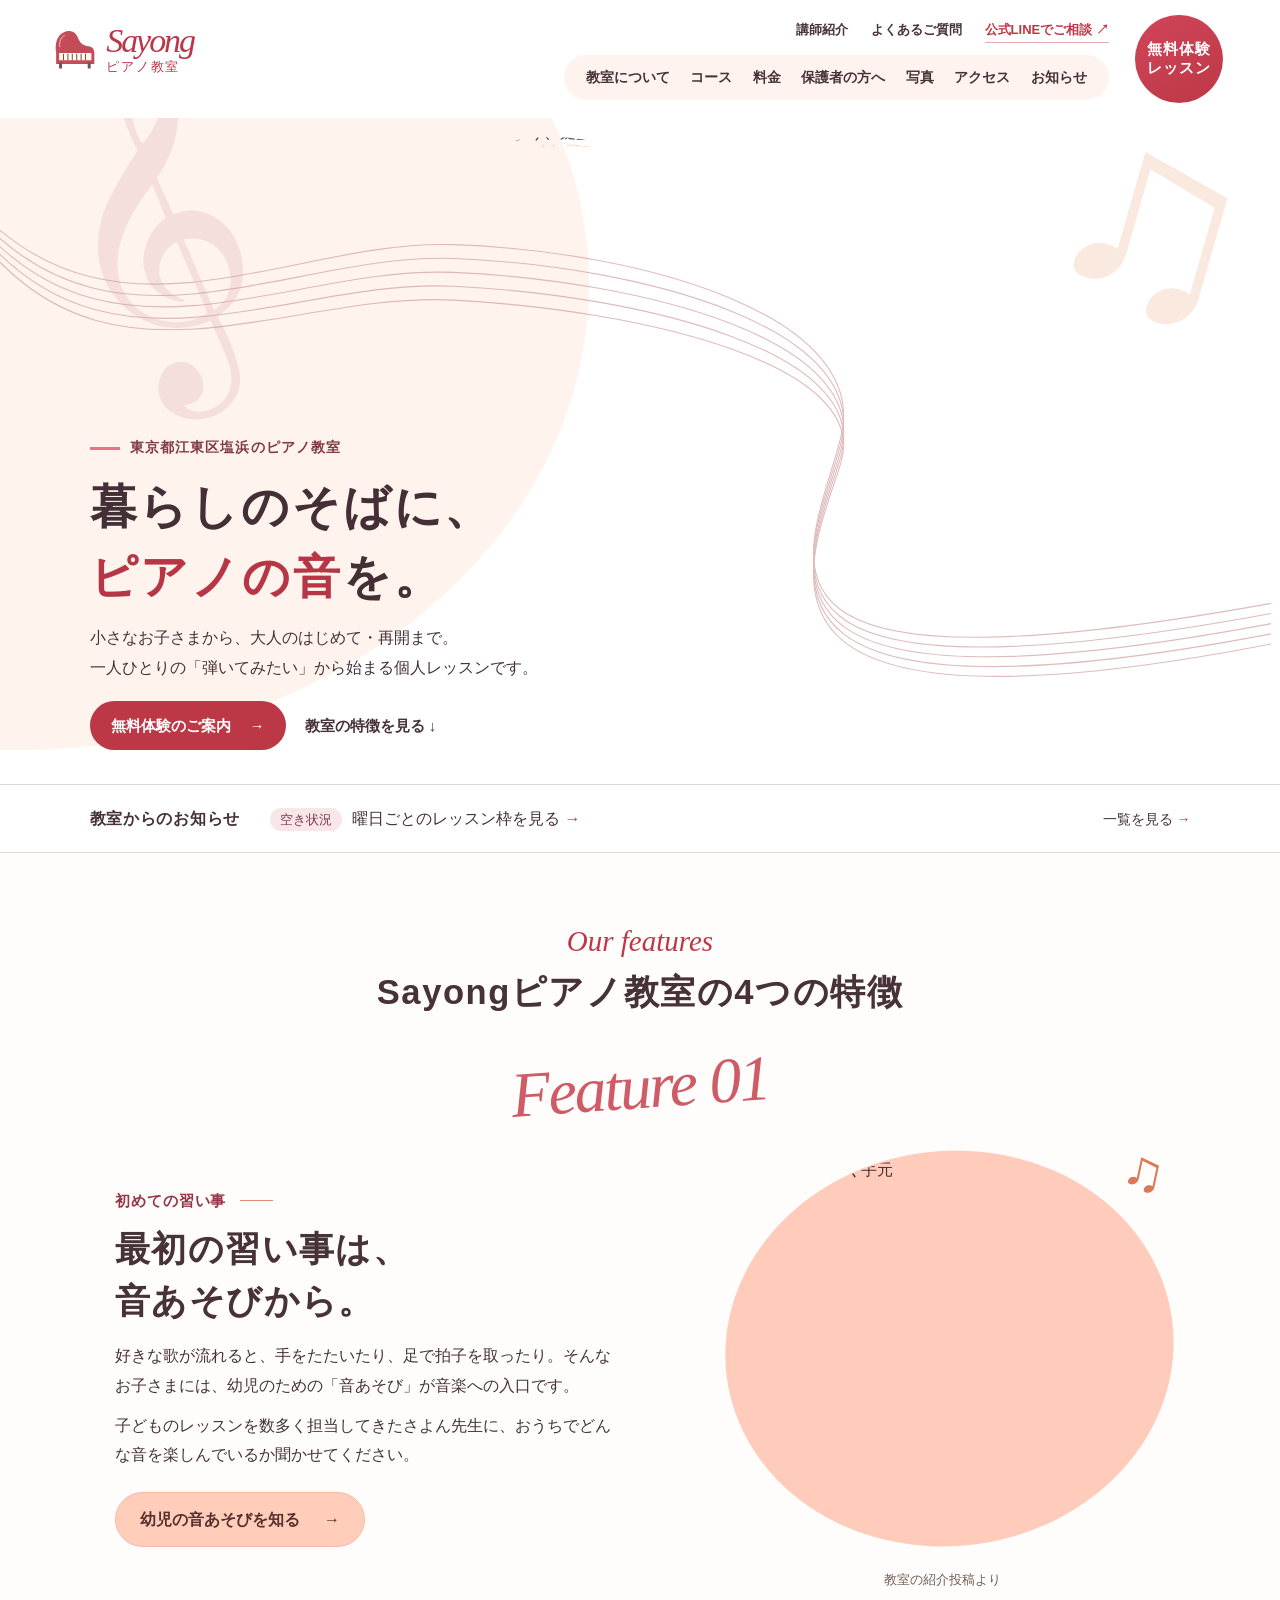
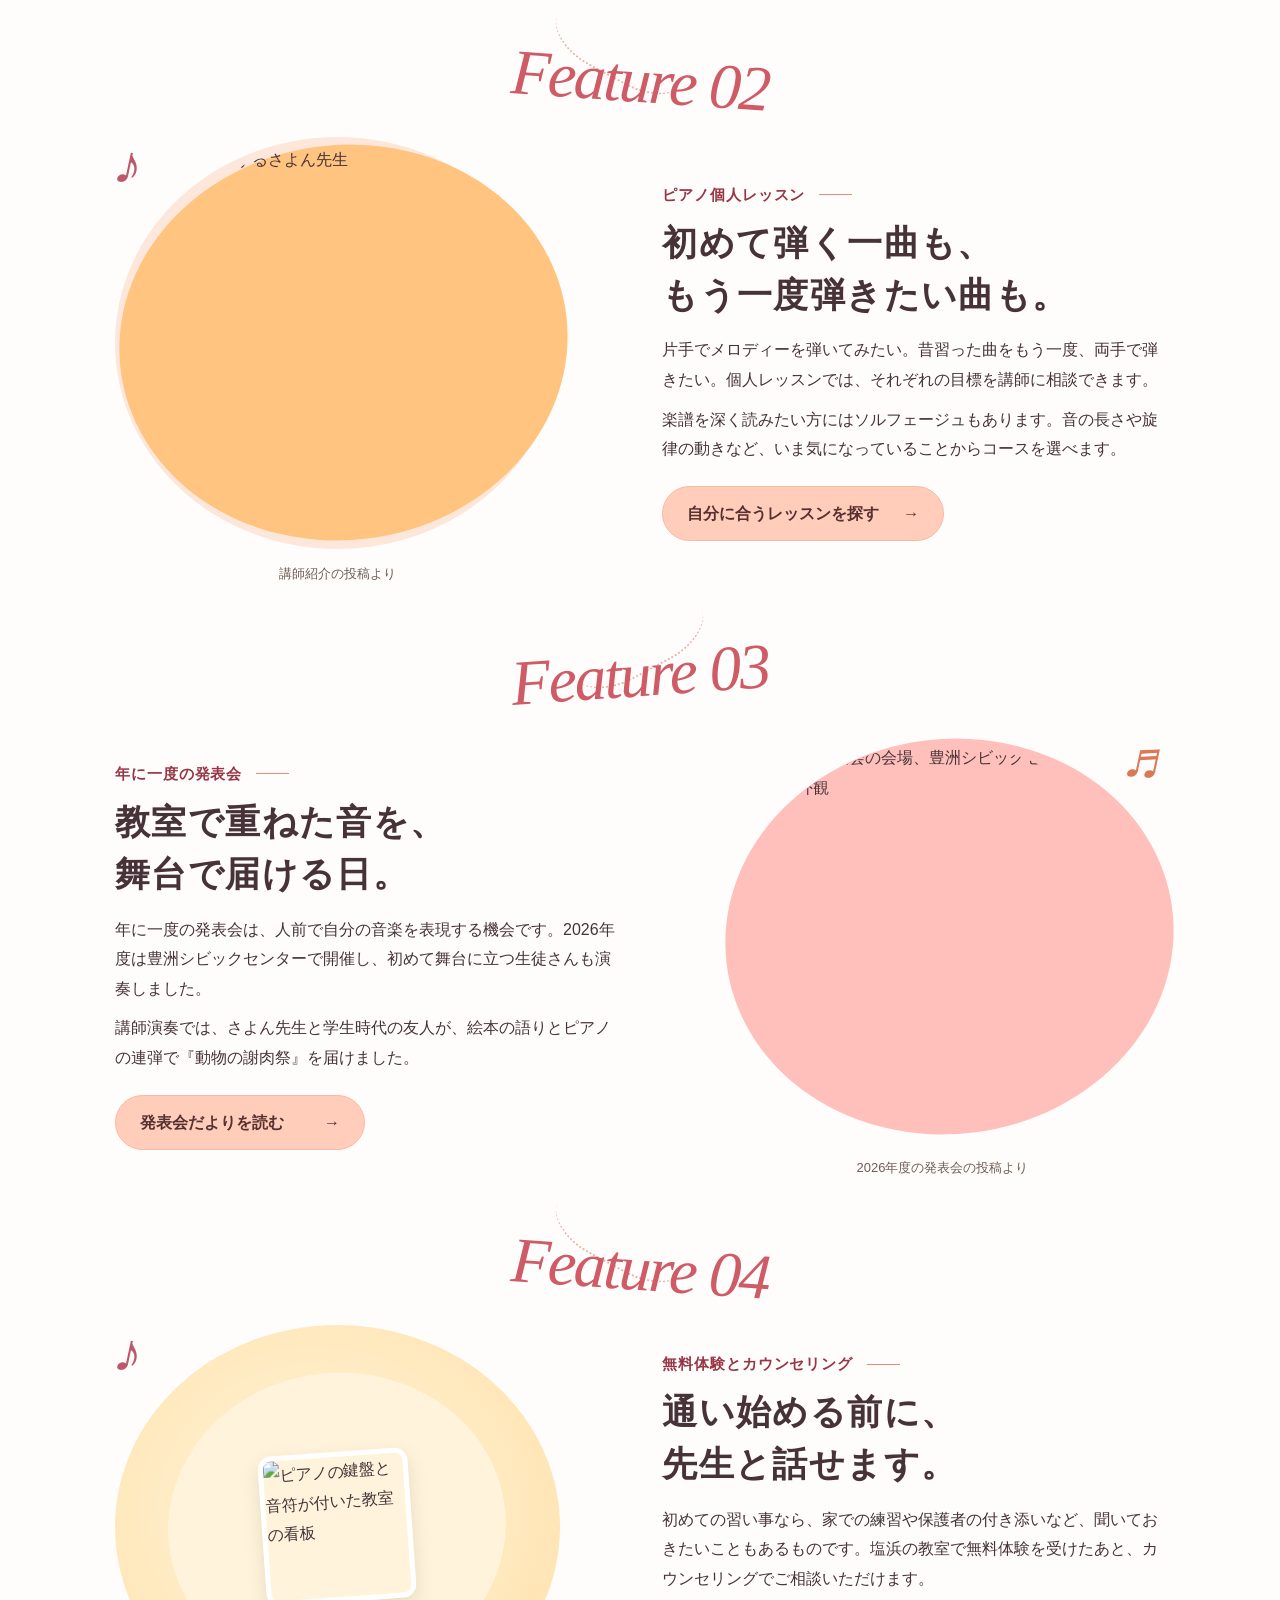
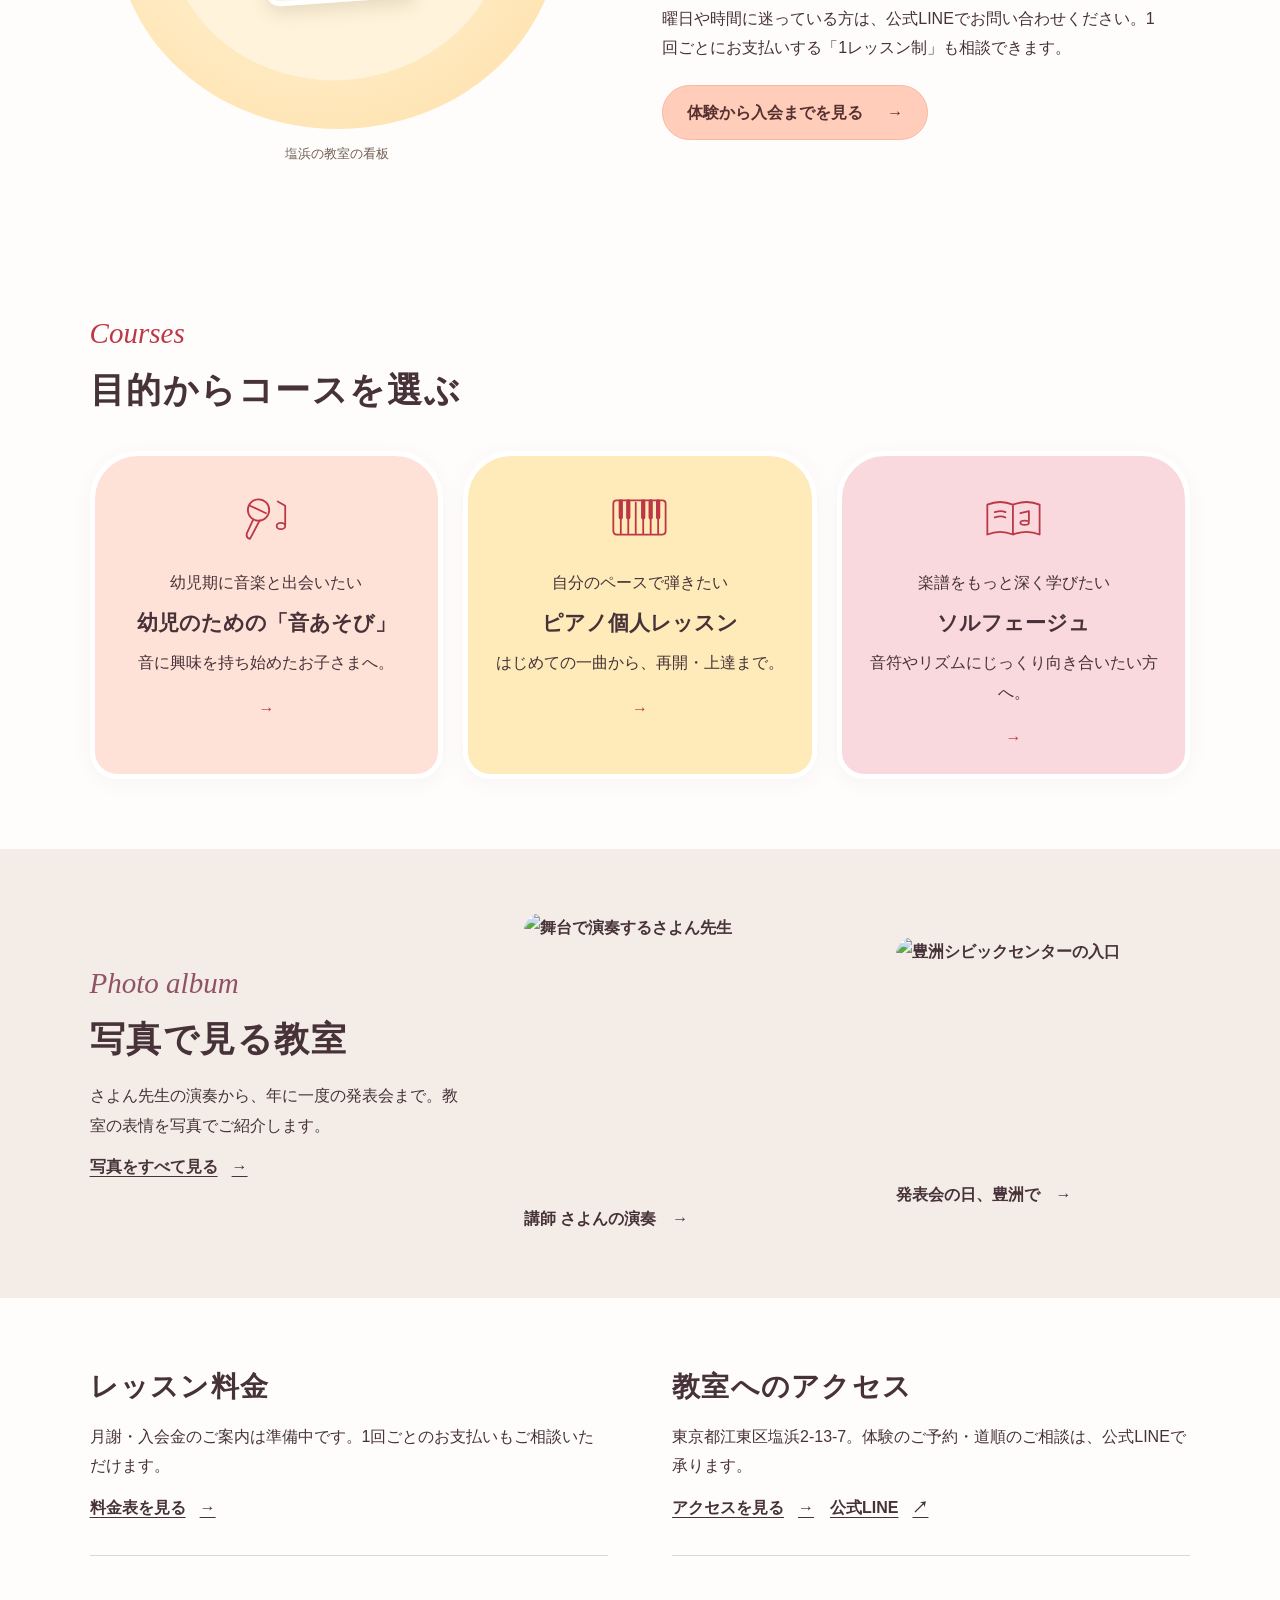
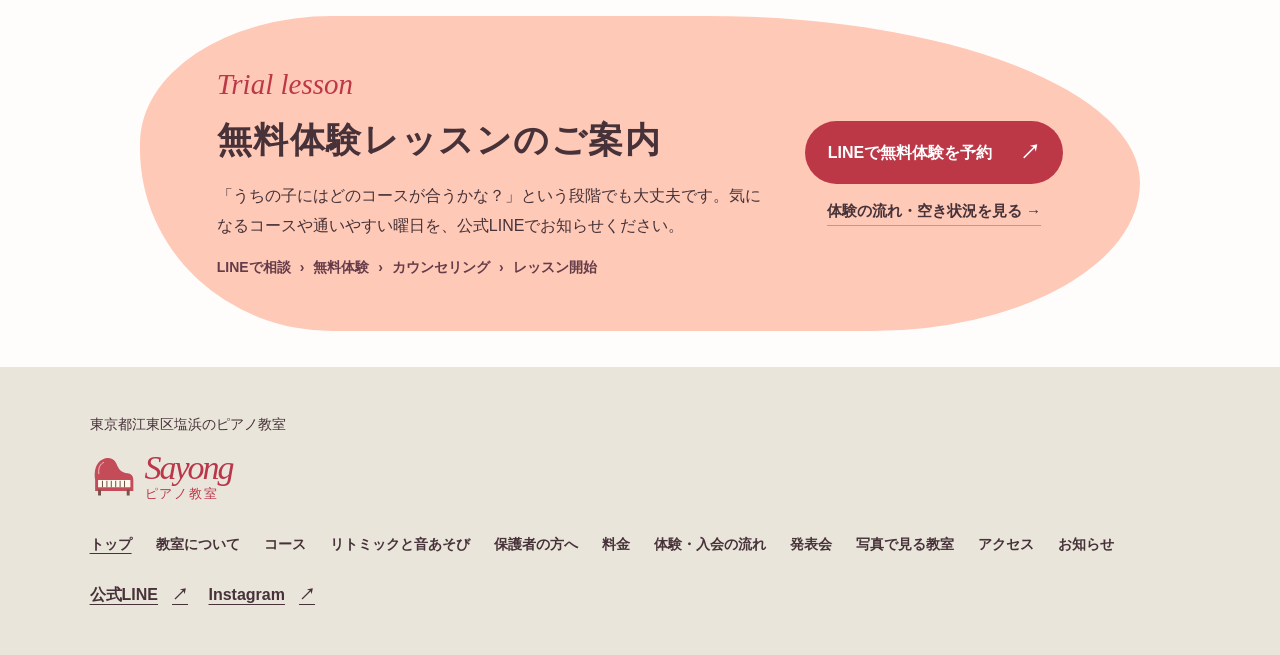
==== commit be67afc7: "Bring the studio photography and warm score motif into the first view" ====
--- a/index.html
+++ b/index.html
@@ -1,14 +1,20 @@
 <!DOCTYPE html>
 
-<html lang="ja"><head><meta charset="utf-8"/><meta content="width=device-width,initial-scale=1,viewport-fit=cover" name="viewport"/><title>トップ｜Sayongピアノ教室</title><link href="style.css" rel="stylesheet"/><meta content="noindex, nofollow" name="robots"/></head><body><div class="scrollpane"><header><a aria-label="Sayongピアノ教室 トップ" class="brand" href="index.html"><svg aria-hidden="true" viewBox="0 0 64 62"><path d="M7 34C5 22 8 10 17 6c8-4 16-1 19 6 3 8 7 12 15 13 6 1 8 4 8 10v14H7z" fill="#785249"></path><path d="M11 34h44v10H11z" fill="#fff8ed"></path><path d="M17 35v9m6-9v9m6-9v9m6-9v9m6-9v9m6-9v9" fill="none" stroke="#785249" stroke-width="1.4"></path><path d="M13 47v8m39-8v8" stroke="#785249" stroke-width="4"></path><path d="M12 26c-1-9 2-14 7-16" fill="none" stroke="#efd0c7" stroke-width="1.2"></path></svg><span><b>Sayong</b>ピアノ教室</span></a><nav aria-label="主なページ" class="desktop"><a href="about.html">教室について</a><a href="course.html">コース</a><a href="price.html">料金</a><a href="parents.html">保護者の方へ</a><a href="gallery.html">写真</a><a href="access.html">アクセス</a><a href="news.html">お知らせ</a></nav><a class="button small" href="trial.html">無料体験<i aria-hidden="true">→</i></a><details><summary aria-label="メニュー">メニュー</summary><nav aria-label="全ページ"><a aria-current="page" href="index.html">トップ</a><a href="about.html">教室について</a><a href="course.html">コース</a><a href="rhythm.html">リトミックと音あそび</a><a href="parents.html">保護者の方へ</a><a href="price.html">料金</a><a href="trial.html">体験・入会の流れ</a><a href="recital.html">発表会</a><a href="gallery.html">写真で見る教室</a><a href="access.html">アクセス</a><a href="news.html">お知らせ</a></nav></details></header><main><section class="hero"><div class="hero-inner"><div class="hero-copy"><p class="place">東京都江東区塩浜のピアノ教室</p><h1><span>暮らしのそばに、</span><br/><span>ピアノの音を。</span></h1><p>小さなお子さまから、大人のはじめて・再開まで。<br class="desktop-break"/>江東区塩浜で、一人ひとりのための個人レッスンを。</p><div class="hero-links"><a class="button trial-link" href="trial.html">無料体験のご案内 <i aria-hidden="true">→</i></a><a class="text-link" href="course.html">コースを選ぶ <i aria-hidden="true">→</i></a><a class="feature-jump" href="#features">教室の特徴を見る ↓</a></div></div><div class="art"><svg aria-hidden="true" height="0" style="position:absolute" width="0"><defs><clippath clippathunits="objectBoundingBox" id="piano-curve"><path d="M.02,.57 C.01,.34 .17,.14 .37,.16 C.51,.18 .55,.25 .66,.15 C.77,.04 .85,.01 .93,.09 C1.06,.22 .99,.48 .90,.58 C.83,.67 .74,.66 .65,.76 C.52,.93 .36,1.02 .19,.93 C.06,.86 .01,.71 .02,.57Z"></path></clippath></defs></svg><svg aria-hidden="true" class="staff" fill="none" viewBox="0 0 680 240"><path d="M-30 60 C155 240 280 175 415 96 S620 34 730 75" stroke="#b78776" stroke-width="1"></path><path d="M-30 69 C155 249 280 184 415 105 S620 43 730 84" stroke="#b78776" stroke-width="1"></path><path d="M-30 78 C155 258 280 193 415 114 S620 52 730 93" stroke="#b78776" stroke-width="1"></path><path d="M-30 87 C155 267 280 202 415 123 S620 61 730 102" stroke="#b78776" stroke-width="1"></path><path d="M-30 96 C155 276 280 211 415 132 S620 70 730 111" stroke="#b78776" stroke-width="1"></path><g fill="#b78776"><ellipse cx="213" cy="178" rx="7" ry="4" transform="rotate(-18 213 178)"></ellipse><path d="M219 177v-30l13 5v4l-11-4v25z"></path></g></svg><picture><source media="(max-width:700px)" srcset="img/sayong-performance-mobile.webp"/><img alt="花柄のドレスでグランドピアノを演奏する講師さよん" src="img/sayong-performance.webp"/></picture><img alt="" class="second" src="img/sayong-keys.webp"/><span aria-hidden="true" class="note">♪</span><span aria-hidden="true" class="note2">♫</span></div></div></section><section class="notice"><h2>教室からのお知らせ</h2><a href="trial.html#schedule"><span>空き状況</span>曜日ごとのレッスン枠を見る <i>→</i></a><a href="news.html">一覧を見る <i>→</i></a></section>
-<section aria-labelledby="features-title" class="school-features" id="features"><div class="features-lead"><span class="en" lang="en">Our features</span><h2 id="features-title">Sayongピアノ教室の<br class="only-narrow"/>4つの特徴</h2></div><section aria-labelledby="first-music-title" class="feature-row" id="first-music">
-<div class="feature-copy"><div class="feature-label"><span aria-hidden="true">01</span>初めての習い事</div><h3 id="first-music-title"><span>最初の習い事は、</span><wbr/><span>音あそびから。</span></h3><p>好きな歌が流れると、手をたたいたり、足で拍子を取ったり。そんなお子さまには、幼児のための「音あそび」が音楽への入口です。</p><p>子どものレッスンを数多く担当してきたさよん先生に、おうちでどんな音を楽しんでいるか聞かせてください。</p><a class="feature-action" href="rhythm.html">幼児の音あそびを知る<i aria-hidden="true">→</i></a></div>
-<figure class="feature-photo"><div class="photo-mat"><img alt="白い鍵盤を弾く手元" loading="lazy" src="img/sayong-keys.webp"/></div><figcaption>教室の紹介投稿より</figcaption></figure></section><section aria-labelledby="personal-lesson-title" class="feature-row" id="personal-lesson">
-<div class="feature-copy"><div class="feature-label"><span aria-hidden="true">02</span>ピアノ個人レッスン</div><h3 id="personal-lesson-title"><span>初めて弾く一曲も、</span><wbr/><span>もう一度弾きたい曲も。</span></h3><p>片手でメロディーを弾いてみたい。昔習った曲をもう一度、両手で弾きたい。個人レッスンでは、それぞれの目標を講師に相談できます。</p><p>楽譜を深く読みたい方にはソルフェージュもあります。音の長さや旋律の動きなど、いま気になっていることからコースを選べます。</p><a class="feature-action" href="course.html#piano">自分に合うレッスンを探す<i aria-hidden="true">→</i></a></div>
-<figure class="feature-photo"><div class="photo-mat"><img alt="ピアノを演奏するさよん先生" loading="lazy" src="img/sayong-performance.webp"/></div><figcaption>講師紹介の投稿より</figcaption></figure></section><section aria-labelledby="annual-recital-title" class="feature-row" id="annual-recital">
-<div class="feature-copy"><div class="feature-label"><span aria-hidden="true">03</span>年に一度の発表会</div><h3 id="annual-recital-title"><span>教室で重ねた音を、</span><wbr/><span>舞台で届ける日。</span></h3><p>年に一度の発表会は、人前で自分の音楽を表現する機会です。2026年度は豊洲シビックセンターで開催し、初めて舞台に立つ生徒さんも演奏しました。</p><p>講師演奏では、さよん先生と学生時代の友人が、絵本の語りとピアノの連弾で『動物の謝肉祭』を届けました。</p><a class="feature-action" href="recital.html">発表会だよりを読む<i aria-hidden="true">→</i></a></div>
-<figure class="feature-photo"><div class="photo-mat"><img alt="2026年度発表会の会場、豊洲シビックセンターのガラス張りの外観" loading="lazy" src="img/recital-facade.webp"/></div><figcaption>2026年度の発表会の投稿より</figcaption></figure></section><section aria-labelledby="lesson-visit-title" class="feature-row" id="lesson-visit">
-<div class="feature-copy"><div class="feature-label"><span aria-hidden="true">04</span>無料体験とカウンセリング</div><h3 id="lesson-visit-title"><span>通い始める前に、</span><wbr/><span>先生と話せます。</span></h3><p>初めての習い事なら、家での練習や保護者の付き添いなど、聞いておきたいこともあるものです。塩浜の教室で無料体験を受けたあと、カウンセリングでご相談いただけます。</p><p>曜日や時間に迷っている方は、公式LINEでお問い合わせください。1回ごとにお支払いする「1レッスン制」も相談できます。</p><a class="feature-action" href="trial.html">体験から入会までを見る<i aria-hidden="true">→</i></a></div>
-<figure class="feature-photo"><div class="photo-mat"><img alt="ピアノの鍵盤と音符が付いた教室の看板" loading="lazy" src="img/sayong-sign.webp"/></div><figcaption>塩浜の教室の看板</figcaption></figure></section></section>
+<html lang="ja"><head><meta charset="utf-8"/><meta content="width=device-width,initial-scale=1,viewport-fit=cover" name="viewport"/><title>トップ｜Sayongピアノ教室</title><link href="style.css" rel="stylesheet"/><meta content="noindex, nofollow" name="robots"/></head><body class="studio-home"><div class="scrollpane"><header><a aria-label="Sayongピアノ教室 トップ" class="brand" href="index.html"><svg aria-hidden="true" viewBox="0 0 64 62"><path d="M7 34C5 22 8 10 17 6c8-4 16-1 19 6 3 8 7 12 15 13 6 1 8 4 8 10v14H7z" fill="#785249"></path><path d="M11 34h44v10H11z" fill="#fff8ed"></path><path d="M17 35v9m6-9v9m6-9v9m6-9v9m6-9v9m6-9v9" fill="none" stroke="#785249" stroke-width="1.4"></path><path d="M13 47v8m39-8v8" stroke="#785249" stroke-width="4"></path><path d="M12 26c-1-9 2-14 7-16" fill="none" stroke="#efd0c7" stroke-width="1.2"></path></svg><span><b>Sayong</b>ピアノ教室</span></a><nav aria-label="お問い合わせと見学" class="utility-nav"><a href="about.html#teacher">講師紹介</a><a href="parents.html#family-faq">よくあるご質問</a><a href="https://lin.ee/zmYNq9W">公式LINEでご相談 ↗</a></nav><nav aria-label="主なページ" class="desktop"><a href="about.html">教室について</a><a href="course.html">コース</a><a href="price.html">料金</a><a href="parents.html">保護者の方へ</a><a href="gallery.html">写真</a><a href="access.html">アクセス</a><a href="news.html">お知らせ</a></nav><a class="button small" href="trial.html"><span>無料体験<br/>レッスン</span></a><details><summary aria-label="メニュー">メニュー</summary><nav aria-label="全ページ"><a aria-current="page" href="index.html">トップ</a><a href="about.html">教室について</a><a href="course.html">コース</a><a href="rhythm.html">リトミックと音あそび</a><a href="parents.html">保護者の方へ</a><a href="price.html">料金</a><a href="trial.html">体験・入会の流れ</a><a href="recital.html">発表会</a><a href="gallery.html">写真で見る教室</a><a href="access.html">アクセス</a><a href="news.html">お知らせ</a></nav></details></header><main><section aria-labelledby="opening-title" class="opening"><div class="opening-scene">
+<svg aria-hidden="true" class="opening-score" preserveAspectRatio="none" viewBox="0 0 1440 720"><g fill="none" stroke="#cd9a98" stroke-width="1.2"><path d="M-110 -20 C 65 310, 295 130, 510 137 S 980 215, 946 345 S 795 635, 1430 525"></path><path d="M-104 -8 C 65 320, 295 144, 510 152 S 980 228, 946 352 S 795 648, 1430 536"></path><path d="M-98 4 C 65 330, 295 158, 510 167 S 980 241, 946 359 S 795 661, 1430 547"></path><path d="M-92 16 C 65 340, 295 172, 510 182 S 980 254, 946 366 S 795 674, 1430 558"></path><path d="M-86 28 C 65 350, 295 186, 510 197 S 980 267, 946 373 S 795 687, 1430 569"></path></g></svg>
+<span aria-hidden="true" class="score-clef">𝄞</span><span aria-hidden="true" class="score-notes">♫</span>
+<svg aria-hidden="true" height="0" style="position:absolute" width="0"><defs><clipPath clipPathUnits="objectBoundingBox" id="hand-window"><path transform="translate(0 1) scale(1 -1)" d="M.02 .58C.03 .36 .19 .23 .34 .23C.48 .23 .53 .35 .62 .32C.72 .28 .71 .15 .80 .09C.91 .02 1 .12 .99 .27C.98 .43 .89 .54 .77 .55C.63 .55 .58 .60 .54 .74C.50 .88 .37 .98 .23 .94C.08 .90 0 .76 .02 .58Z"></path></clipPath></defs></svg>
+<figure class="opening-hands"><img alt="教室の紹介投稿より、鍵盤に触れる手元" fetchpriority="high" src="img/sayong-keys.webp"/></figure>
+<figure class="opening-player"><picture><source media="(max-width:700px)" srcset="img/sayong-performance-mobile.webp"/><img alt="花柄のドレスでグランドピアノを弾く講師さよん" src="img/sayong-performance.webp"/></picture></figure>
+<div class="opening-message"><p class="location">東京都江東区塩浜のピアノ教室</p><h1 id="opening-title">暮らしのそばに、<br/><em>ピアノの音</em>を。</h1><p class="opening-intro">小さなお子さまから、大人のはじめて・再開まで。<br/>一人ひとりの「弾いてみたい」から始まる個人レッスンです。</p><div class="opening-actions"><a class="primary-lesson" href="trial.html">無料体験のご案内 <i aria-hidden="true">→</i></a><a href="#features">教室の特徴を見る <i aria-hidden="true">↓</i></a></div></div></div></section><section class="notice"><h2>教室からのお知らせ</h2><a href="trial.html#schedule"><span>空き状況</span>曜日ごとのレッスン枠を見る <i>→</i></a><a href="news.html">一覧を見る <i>→</i></a></section>
+<section aria-labelledby="features-title" class="school-features" id="features"><div class="features-lead"><span class="en" lang="en">Our features</span><h2 id="features-title">Sayongピアノ教室の<br class="only-narrow"/>4つの特徴</h2></div><section aria-labelledby="first-music-title" class="feature-row" id="first-music"><div aria-hidden="true" class="feature-mark">Feature <b>01</b></div>
+<div class="feature-copy"><div class="feature-label">初めての習い事</div><h3 id="first-music-title"><span>最初の習い事は、</span><wbr/><span>音あそびから。</span></h3><p>好きな歌が流れると、手をたたいたり、足で拍子を取ったり。そんなお子さまには、幼児のための「音あそび」が音楽への入口です。</p><p>子どものレッスンを数多く担当してきたさよん先生に、おうちでどんな音を楽しんでいるか聞かせてください。</p><a class="feature-action" href="rhythm.html">幼児の音あそびを知る<i aria-hidden="true">→</i></a></div>
+<figure class="feature-photo"><span aria-hidden="true" class="vignette-note">♫</span><div class="photo-mat"><img alt="白い鍵盤を弾く手元" loading="lazy" src="img/sayong-keys.webp"/></div><figcaption>教室の紹介投稿より</figcaption></figure></section><section aria-labelledby="personal-lesson-title" class="feature-row" id="personal-lesson"><div aria-hidden="true" class="feature-mark">Feature <b>02</b></div>
+<div class="feature-copy"><div class="feature-label">ピアノ個人レッスン</div><h3 id="personal-lesson-title"><span>初めて弾く一曲も、</span><wbr/><span>もう一度弾きたい曲も。</span></h3><p>片手でメロディーを弾いてみたい。昔習った曲をもう一度、両手で弾きたい。個人レッスンでは、それぞれの目標を講師に相談できます。</p><p>楽譜を深く読みたい方にはソルフェージュもあります。音の長さや旋律の動きなど、いま気になっていることからコースを選べます。</p><a class="feature-action" href="course.html#piano">自分に合うレッスンを探す<i aria-hidden="true">→</i></a></div>
+<figure class="feature-photo"><span aria-hidden="true" class="vignette-note">♪</span><div class="photo-mat"><img alt="ピアノを演奏するさよん先生" loading="lazy" src="img/sayong-performance.webp"/></div><figcaption>講師紹介の投稿より</figcaption></figure></section><section aria-labelledby="annual-recital-title" class="feature-row" id="annual-recital"><div aria-hidden="true" class="feature-mark">Feature <b>03</b></div>
+<div class="feature-copy"><div class="feature-label">年に一度の発表会</div><h3 id="annual-recital-title"><span>教室で重ねた音を、</span><wbr/><span>舞台で届ける日。</span></h3><p>年に一度の発表会は、人前で自分の音楽を表現する機会です。2026年度は豊洲シビックセンターで開催し、初めて舞台に立つ生徒さんも演奏しました。</p><p>講師演奏では、さよん先生と学生時代の友人が、絵本の語りとピアノの連弾で『動物の謝肉祭』を届けました。</p><a class="feature-action" href="recital.html">発表会だよりを読む<i aria-hidden="true">→</i></a></div>
+<figure class="feature-photo"><span aria-hidden="true" class="vignette-note">♬</span><div class="photo-mat"><img alt="2026年度発表会の会場、豊洲シビックセンターのガラス張りの外観" loading="lazy" src="img/recital-facade.webp"/></div><figcaption>2026年度の発表会の投稿より</figcaption></figure></section><section aria-labelledby="lesson-visit-title" class="feature-row" id="lesson-visit"><div aria-hidden="true" class="feature-mark">Feature <b>04</b></div>
+<div class="feature-copy"><div class="feature-label">無料体験とカウンセリング</div><h3 id="lesson-visit-title"><span>通い始める前に、</span><wbr/><span>先生と話せます。</span></h3><p>初めての習い事なら、家での練習や保護者の付き添いなど、聞いておきたいこともあるものです。塩浜の教室で無料体験を受けたあと、カウンセリングでご相談いただけます。</p><p>曜日や時間に迷っている方は、公式LINEでお問い合わせください。1回ごとにお支払いする「1レッスン制」も相談できます。</p><a class="feature-action" href="trial.html">体験から入会までを見る<i aria-hidden="true">→</i></a></div>
+<figure class="feature-photo"><span aria-hidden="true" class="vignette-note">♪</span><div class="photo-mat"><img alt="ピアノの鍵盤と音符が付いた教室の看板" loading="lazy" src="img/sayong-sign.webp"/></div><figcaption>塩浜の教室の看板</figcaption></figure></section></section>
 <section class="wide"><span class="en">Courses</span><h2>目的からコースを選ぶ</h2><div class="cards"><a href="course.html#play"><svg aria-hidden="true" fill="none" stroke="currentColor" stroke-linecap="round" stroke-linejoin="round" stroke-width="1.7" viewBox="0 0 60 55"><circle cx="23" cy="20" r="10"></circle><path d="m18 29-6 13q-1 4 3 5l9-17m-9-14 15 7M41 12l7 4v18"></path><ellipse cx="44" cy="35" rx="4" ry="3"></ellipse></svg><span>幼児期に音楽と出会いたい</span><strong><span>幼児のための</span><span>「音あそび」</span></strong><p>音に興味を持ち始めたお子さまへ。</p><i aria-hidden="true">→</i></a><a href="course.html#piano"><svg aria-hidden="true" fill="none" stroke="currentColor" stroke-linecap="round" stroke-linejoin="round" stroke-width="1.7" viewBox="0 0 60 55"><rect height="32" rx="3" width="49" x="5" y="11"></rect><path d="M12 13v29m7-29v29m7-29v29m7-29v29m7-29v29m7-29v29"></path><path d="M12 12v15m7-15v15m14-15v15m7-15v15m7-15v15" stroke-width="4"></path></svg><span>自分のペースで弾きたい</span><strong>ピアノ個人レッスン</strong><p>はじめての一曲から、再開・上達まで。</p><i aria-hidden="true">→</i></a><a href="course.html#solfege"><svg aria-hidden="true" fill="none" stroke="currentColor" stroke-linecap="round" stroke-linejoin="round" stroke-width="1.7" viewBox="0 0 60 55"><path d="M5 15q12-5 24 0 13-5 25 0v28q-12-5-25 0-12-5-24 0zM29 16v26m-17-20q6-2 10 0m-10 5q6-2 10 0m14-4 8-2v9"></path><ellipse cx="40" cy="32" rx="4" ry="2"></ellipse></svg><span>楽譜をもっと深く学びたい</span><strong>ソルフェージュ</strong><p>音符やリズムにじっくり向き合いたい方へ。</p><i aria-hidden="true">→</i></a></div></section>
 <section class="home-album"><div class="album-text"><span class="en" lang="en">Photo album</span><h2>写真で見る教室</h2><p>さよん先生の演奏から、年に一度の発表会まで。教室の表情を写真でご紹介します。</p><a class="link" href="gallery.html">写真をすべて見る<i aria-hidden="true">→</i></a></div><div class="album-pair"><a href="gallery.html#photo-1"><img alt="舞台で演奏するさよん先生" loading="lazy" src="img/sayong-performance.webp"/><span>講師 さよんの演奏　→</span></a><a href="gallery.html#photo-3"><img alt="豊洲シビックセンターの入口" loading="lazy" src="img/recital-entrance.webp"/><span>発表会の日、豊洲で　→</span></a></div></section><div class="wide info"><section class="block"><h2>レッスン料金</h2><p>月謝・入会金のご案内は準備中です。1回ごとのお支払いもご相談いただけます。</p><a class="link" href="price.html">料金表を見る<i aria-hidden="true">→</i></a></section><section class="block"><h2>教室へのアクセス</h2><p>東京都江東区塩浜2-13-7。体験のご予約・道順のご相談は、公式LINEで承ります。</p><a class="link" href="access.html">アクセスを見る<i aria-hidden="true">→</i></a><a class="link" href="https://lin.ee/zmYNq9W">公式LINE<i aria-hidden="true">↗</i></a></section></div><section class="trialband home-trial"><div><span class="en">Trial lesson</span><h2>無料体験レッスンのご案内</h2><p>「うちの子にはどのコースが合うかな？」という段階でも大丈夫です。気になるコースや通いやすい曜日を、公式LINEでお知らせください。</p><ol aria-label="体験から入会までの流れ" class="home-trial-flow"><li>LINEで相談</li><li>無料体験</li><li>カウンセリング</li><li>レッスン開始</li></ol></div><div class="trial-actions"><a class="button" href="https://lin.ee/zmYNq9W">LINEで無料体験を予約 <i aria-hidden="true">↗</i></a><a class="text-link" href="trial.html">体験の流れ・空き状況を見る →</a></div></section></main><footer><p class="footer-place">東京都江東区塩浜のピアノ教室</p><a aria-label="Sayongピアノ教室 トップ" class="brand" href="index.html"><svg aria-hidden="true" viewBox="0 0 64 62"><path d="M7 34C5 22 8 10 17 6c8-4 16-1 19 6 3 8 7 12 15 13 6 1 8 4 8 10v14H7z" fill="#785249"></path><path d="M11 34h44v10H11z" fill="#fff8ed"></path><path d="M17 35v9m6-9v9m6-9v9m6-9v9m6-9v9m6-9v9" fill="none" stroke="#785249" stroke-width="1.4"></path><path d="M13 47v8m39-8v8" stroke="#785249" stroke-width="4"></path><path d="M12 26c-1-9 2-14 7-16" fill="none" stroke="#efd0c7" stroke-width="1.2"></path></svg><span><b>Sayong</b>ピアノ教室</span></a><nav aria-label="フッター"><a aria-current="page" href="index.html">トップ</a><a href="about.html">教室について</a><a href="course.html">コース</a><a href="rhythm.html">リトミックと音あそび</a><a href="parents.html">保護者の方へ</a><a href="price.html">料金</a><a href="trial.html">体験・入会の流れ</a><a href="recital.html">発表会</a><a href="gallery.html">写真で見る教室</a><a href="access.html">アクセス</a><a href="news.html">お知らせ</a></nav><div><a class="link" href="https://lin.ee/zmYNq9W">公式LINE<i aria-hidden="true">↗</i></a> <a class="link" href="https://www.instagram.com/sayong22piano/">Instagram<i aria-hidden="true">↗</i></a></div></footer></div><div class="dock"><a class="button" href="https://lin.ee/zmYNq9W">LINEで無料体験を予約<i aria-hidden="true">↗</i></a></div></body></html>
--- a/style.css
+++ b/style.css
@@ -103,3 +103,44 @@
 @media(max-width:430px){.only-narrow{display:inline}.hero-links .feature-jump{flex-basis:100%}}
 .feature-copy h3 span{display:inline-block}
 .home-trial-flow{list-style:none;display:flex;flex-wrap:wrap;gap:4px 9px;padding:0;margin:15px 0 0;color:#643b48;font-size:14px;font-weight:bold}.home-trial-flow li+li::before{content:"›";margin-right:9px}.home-trial p{max-width:34em}
+
+/* Sayong's warm, bright home palette and score composition. */
+.studio-home{--coral:#bd3847;--sun:#ffaf64;--warm-pink:#ed7184;--ink:#463238;--berry:var(--coral);--paper:#fffdfb}
+.studio-home header{background:#fff;border:0;padding:16px 4vw;z-index:4}
+.studio-home .brand{color:#ba3649}.studio-home .brand svg path:first-child{fill:#c44c59}
+.studio-home header .small,.studio-home .dock a{background:#c2394c;color:white}.studio-home header .small{text-align:center}
+.utility-nav{display:none}
+@media(min-width:1001px){.studio-home header{display:grid;grid-template-columns:minmax(145px,1fr) auto 94px;grid-template-rows:auto auto;align-items:center;gap:7px 26px;padding-block:15px}
+.studio-home header .brand{grid-column:1;grid-row:1/3;align-self:start;margin-top:10px}.utility-nav{grid-column:2;grid-row:1;display:flex;justify-content:flex-end;gap:23px;align-items:center}.utility-nav a{font-size:13px;font-weight:700;text-decoration:none}.utility-nav a:last-child{color:var(--coral);border-bottom:1px solid #e8acaa}
+.studio-home .desktop{grid-column:2;grid-row:2;background:#fff3ef;padding:10px 22px;border:0}.studio-home header .small{grid-column:3;grid-row:1/3;width:88px;height:88px;background:linear-gradient(150deg,#d04558,#bd3847);font-size:15px;letter-spacing:.07em}}
+.opening{overflow:hidden;background:#fff;position:relative}.opening-scene{max-width:1720px;margin:auto;position:relative;isolation:isolate;height:clamp(660px,52vw,810px)}
+.opening-scene::before{content:"";position:absolute;width:89%;height:140%;top:-45%;left:-43%;border-radius:50%;background:#fff3ed;z-index:-3}
+.opening-score{position:absolute;inset:0;width:100%;height:100%;z-index:-1;opacity:.66}
+.score-clef,.score-notes{position:absolute;z-index:-2;pointer-events:none;color:#f5dfdd;font-family:"Apple Symbols","Times New Roman",serif;line-height:1}
+.score-clef{font-size:clamp(210px,26vw,405px);left:4%;top:-10%;transform:rotate(-12deg)}
+.score-notes{font-size:clamp(180px,21vw,330px);right:2%;top:-5%;transform:rotate(16deg);color:#f9e9df}
+.opening-hands,.opening-player{position:absolute;margin:0}.opening-hands{width:45%;height:56%;top:0;left:30%;filter:drop-shadow(6px 7px 0 #ffd4bc)}
+.opening-hands img{width:100%;height:100%;display:block;object-fit:cover;object-position:50% 0%;clip-path:url(#hand-window)}
+.opening-player{width:31%;height:40%;right:3%;bottom:4%;transform:rotate(3deg);filter:drop-shadow(5px 6px 0 #ffd4d6)}.opening-player img{width:100%;height:100%;object-fit:contain}
+.opening-message{position:absolute;bottom:5%;left:7%;width:min(50%,650px);z-index:1}.opening-message .location{display:flex;align-items:center;gap:10px;color:#813a41;font-size:14px;font-weight:700;letter-spacing:.08em}.location::before{content:"";width:30px;height:3px;background:var(--warm-pink)}
+.opening-message h1{font:700 clamp(40px,3.7vw,58px)/1.48 var(--round);letter-spacing:.06em;margin:11px 0;color:#442f36}.opening-message h1 em{font-style:normal;color:#b63645}.opening-intro{font-size:16px;line-height:1.85}.opening-actions{display:flex;align-items:center;flex-wrap:wrap;gap:19px;margin-top:18px}
+.opening-actions a{font-size:15px;font-weight:700;text-decoration:none}.primary-lesson{display:inline-flex;gap:19px;align-items:center;padding:11px 21px;color:#fff;background:var(--coral);border-radius:30px}.primary-lesson:hover{background:#9c293b;color:#fff}.opening-actions a:last-child:hover{text-decoration:underline}
+.school-features{background:#fffdfb;padding-top:70px}.features-lead .en{color:var(--coral)}.feature-row{border:none;position:relative;grid-template-columns:minmax(0,1.13fr) minmax(0,1fr);max-width:1050px;margin-inline:auto;gap:clamp(48px,8vw,125px);padding:100px 0 45px}
+.feature-row:nth-of-type(even){grid-template-columns:minmax(0,1fr) minmax(0,1.13fr)}
+.feature-mark{position:absolute;left:50%;top:7px;transform:translateX(-50%) rotate(-4deg);white-space:nowrap;color:#cf5b66;font:italic clamp(44px,5vw,76px)/1.15 Georgia,serif;letter-spacing:-.035em}.feature-mark b{font-weight:400}
+.feature-row:nth-of-type(even) .feature-mark{transform:translateX(-50%) rotate(4deg)}
+.feature-row+.feature-row::before{content:"";position:absolute;top:-50px;left:42%;height:92px;width:14%;border-bottom:2px dotted #e4b6aa;transform:rotate(28deg);border-radius:36%}
+.feature-row:nth-of-type(odd)::before{transform:rotate(-28deg)}
+.feature-copy h3{font-size:clamp(29px,2.7vw,42px);line-height:1.5;margin-top:9px}.feature-label{font-size:15px;color:#973646}.feature-label::after{width:33px;background:#e78b7d}
+.feature-action{background:#ffcdba;color:#563130;border:1px solid #f8b9a4;padding:12px 24px;min-width:min(250px,100%);justify-content:space-between}
+.feature-photo{position:relative}.photo-mat{aspect-ratio:1.08}.photo-mat img{border-radius:50%}.photo-mat::before{inset:2% -2% 2% 1%;border-radius:50%;background:#ffcbbb;transform:rotate(-7deg)}
+#personal-lesson .photo-mat{background:#fce7da;border-radius:50%}#personal-lesson .photo-mat img{border-radius:50%;object-fit:cover;object-position:29% center;height:96%;width:96%}#personal-lesson .photo-mat::before{background:#ffc480}
+#annual-recital .photo-mat::before{background:#ffc0bc}#lesson-visit .photo-mat{aspect-ratio:1.1;border-radius:50%;background:radial-gradient(ellipse at 45% 45%,#fff5db,#ffdfa7)}#lesson-visit .photo-mat::before{background:#fff4db;inset:12%}
+#lesson-visit .photo-mat img{object-fit:contain;width:150px;height:150px}
+.vignette-note{position:absolute;right:0;top:0;z-index:1;font:italic 56px/1 Georgia,serif;color:#db7855;transform:rotate(12deg)}.feature-row:nth-of-type(even) .vignette-note{right:auto;left:0;color:#bd576c}
+.home-trial{background:#ffc9b7}.studio-home .cards a{background:#ffe2d7}.studio-home .cards a:nth-child(2){background:#ffebba}.studio-home .cards a:nth-child(3){background:#f9d9dd}
+@media(max-width:1000px) and (min-width:761px){.opening-message{width:59%}.opening-hands{left:31%;width:49%;height:50%}.opening-player{width:30%;bottom:7%}}
+@media(max-width:760px){.opening-scene{height:auto;min-height:0;padding:clamp(220px,55vw,346px) 7% 32px}.opening-message{position:relative;bottom:auto;left:auto;width:100%}.opening-message h1{font-size:clamp(32px,7.6vw,44px);margin:7px 0}.opening-message .location{font-size:13px}.opening-actions{margin-top:14px;gap:14px}
+.opening-hands{inset:0 auto auto 7%;width:56%;height:clamp(158px,41vw,246px)}.opening-player{inset:clamp(92px,23vw,145px) 3% auto auto;width:34%;height:clamp(103px,27vw,160px)}
+.opening-scene::before{width:150%;height:100%;left:-80%;top:-10%}.opening-score{height:clamp(220px,55vw,346px)}.score-clef{font-size:135px;top:0;left:-3%}.score-notes{font-size:95px;top:4px;right:2%}
+.school-features{padding-top:42px}.feature-row,.feature-row:nth-of-type(even){grid-template-columns:1fr;gap:16px;padding:61px 0 30px}.feature-mark{top:3px;left:0;transform:rotate(-3deg);font-size:40px}.feature-row:nth-of-type(even) .feature-mark{transform:rotate(-3deg)}.feature-row+.feature-row::before{display:none}.feature-copy h3{font-size:26px}.feature-photo{width:min(84%,335px)}.photo-mat,#lesson-visit .photo-mat{aspect-ratio:1.25}.vignette-note{font-size:36px}.feature-label{font-size:14px}.feature-action{padding:8px 18px}}
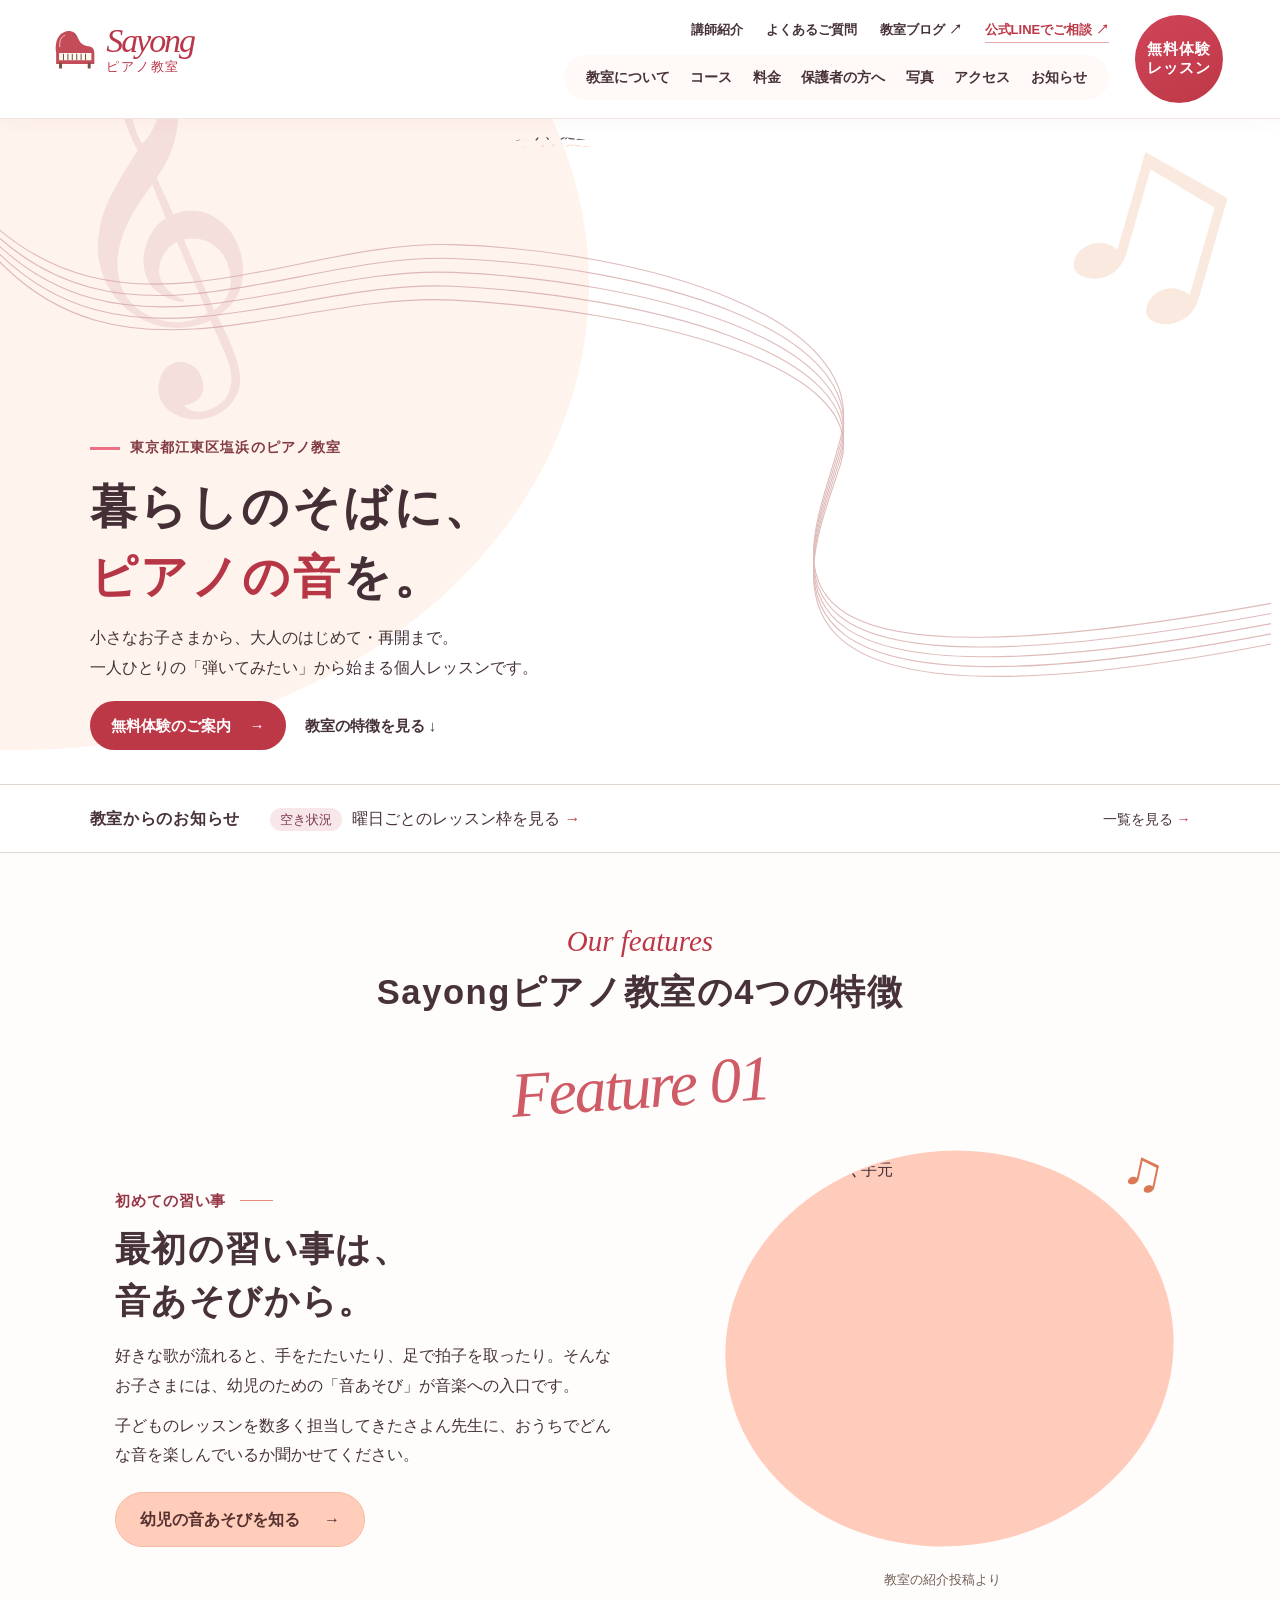
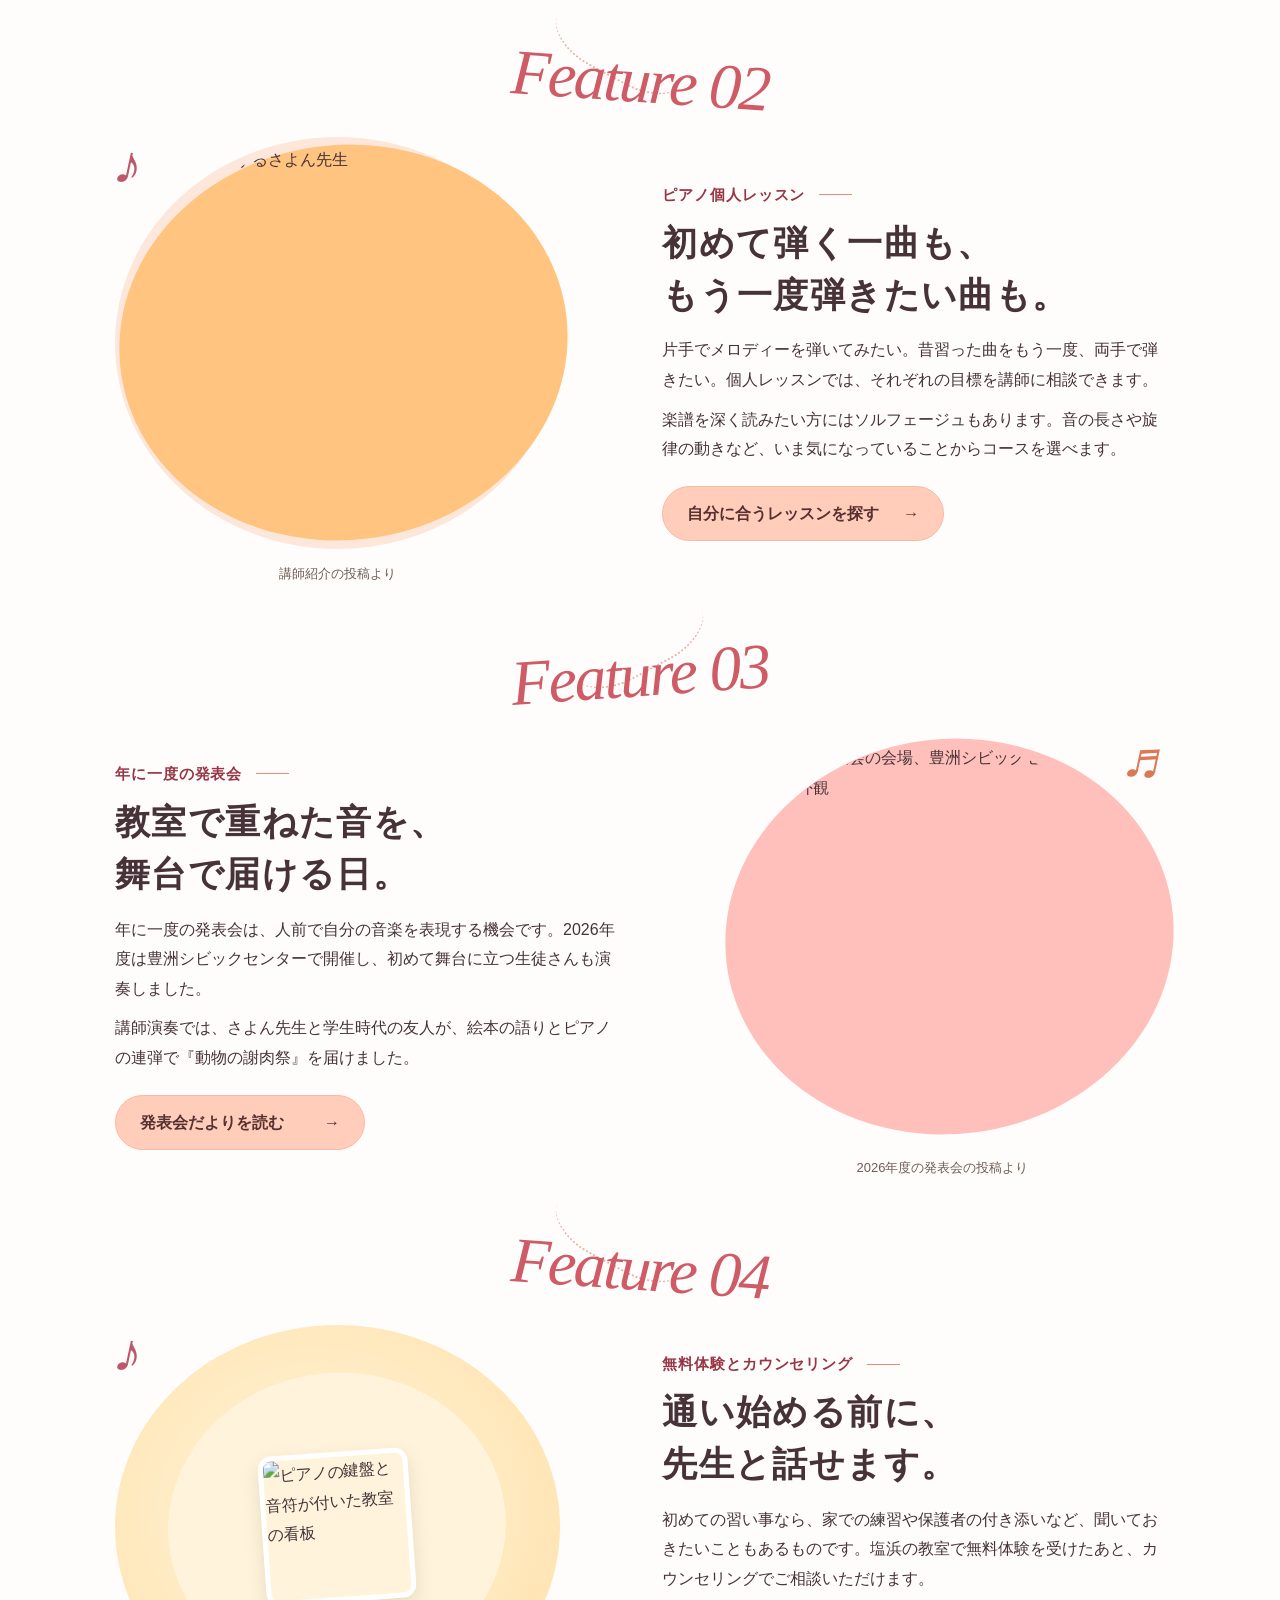
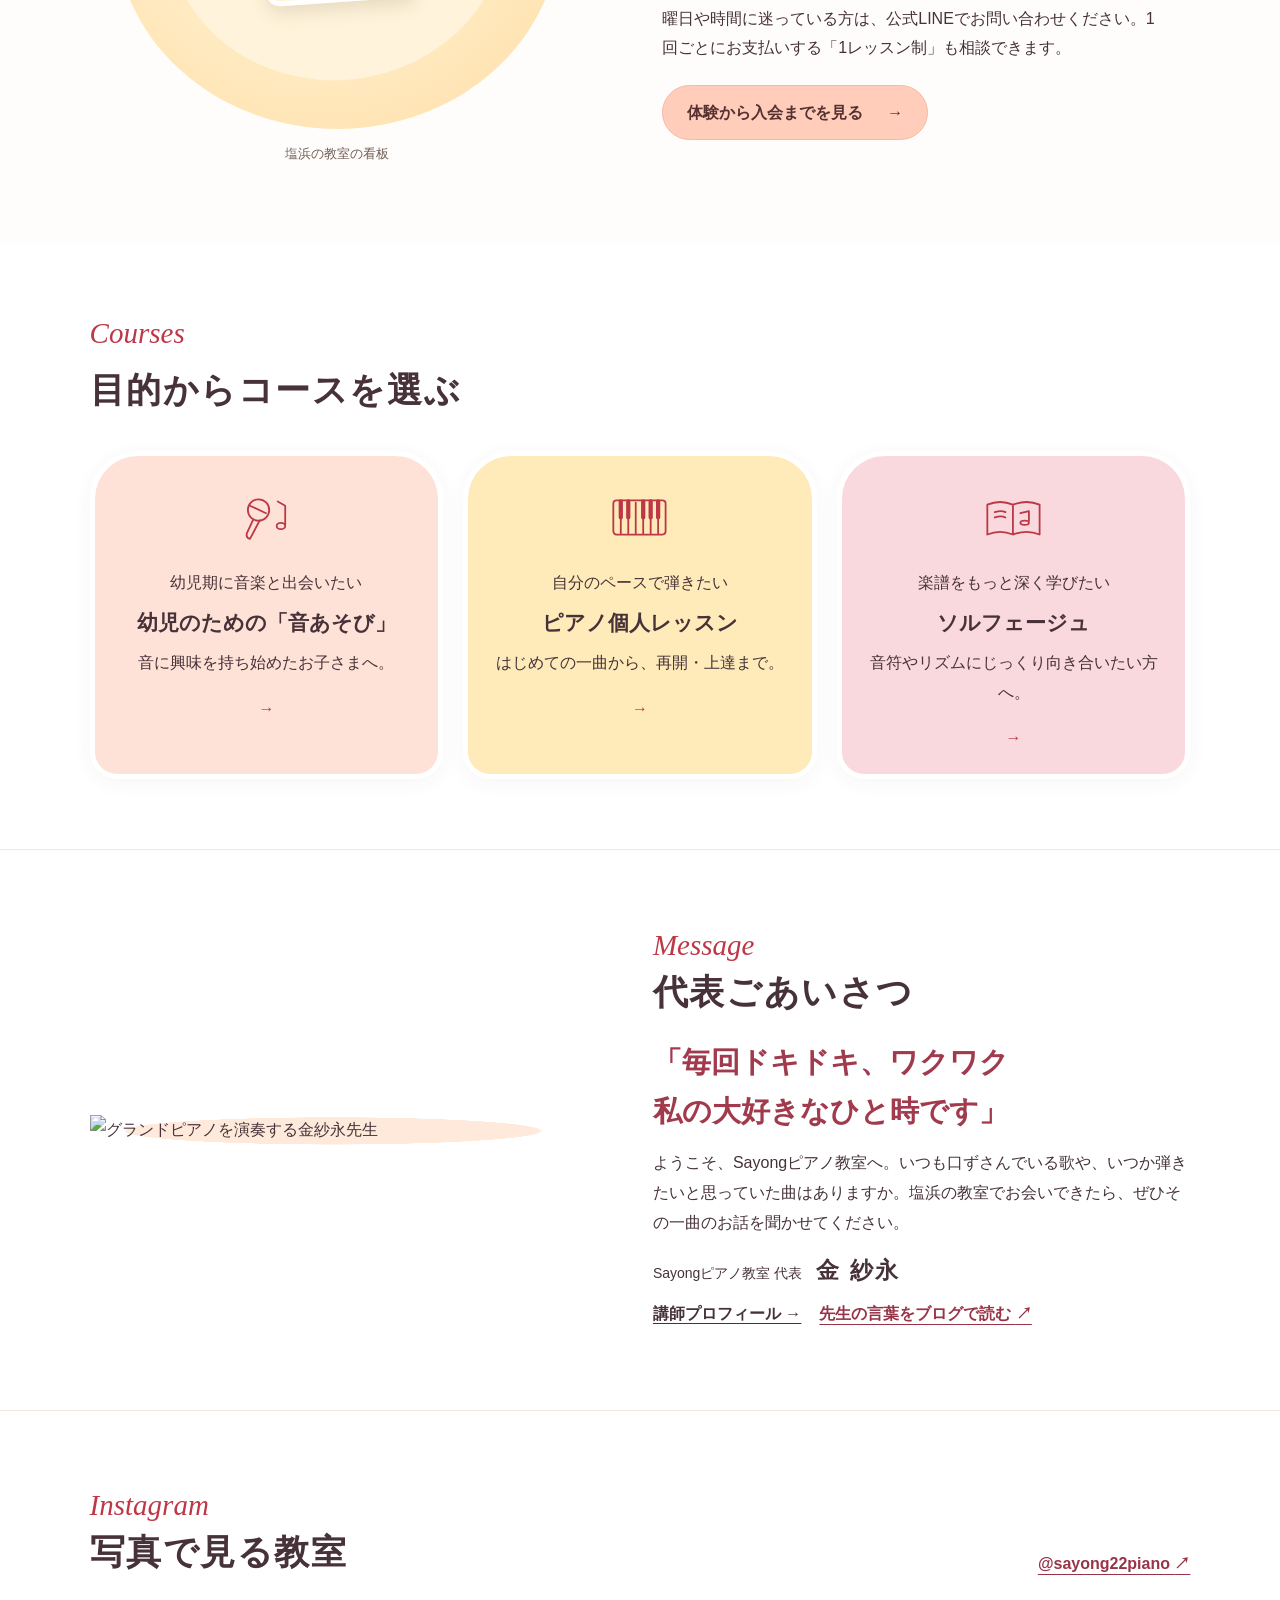
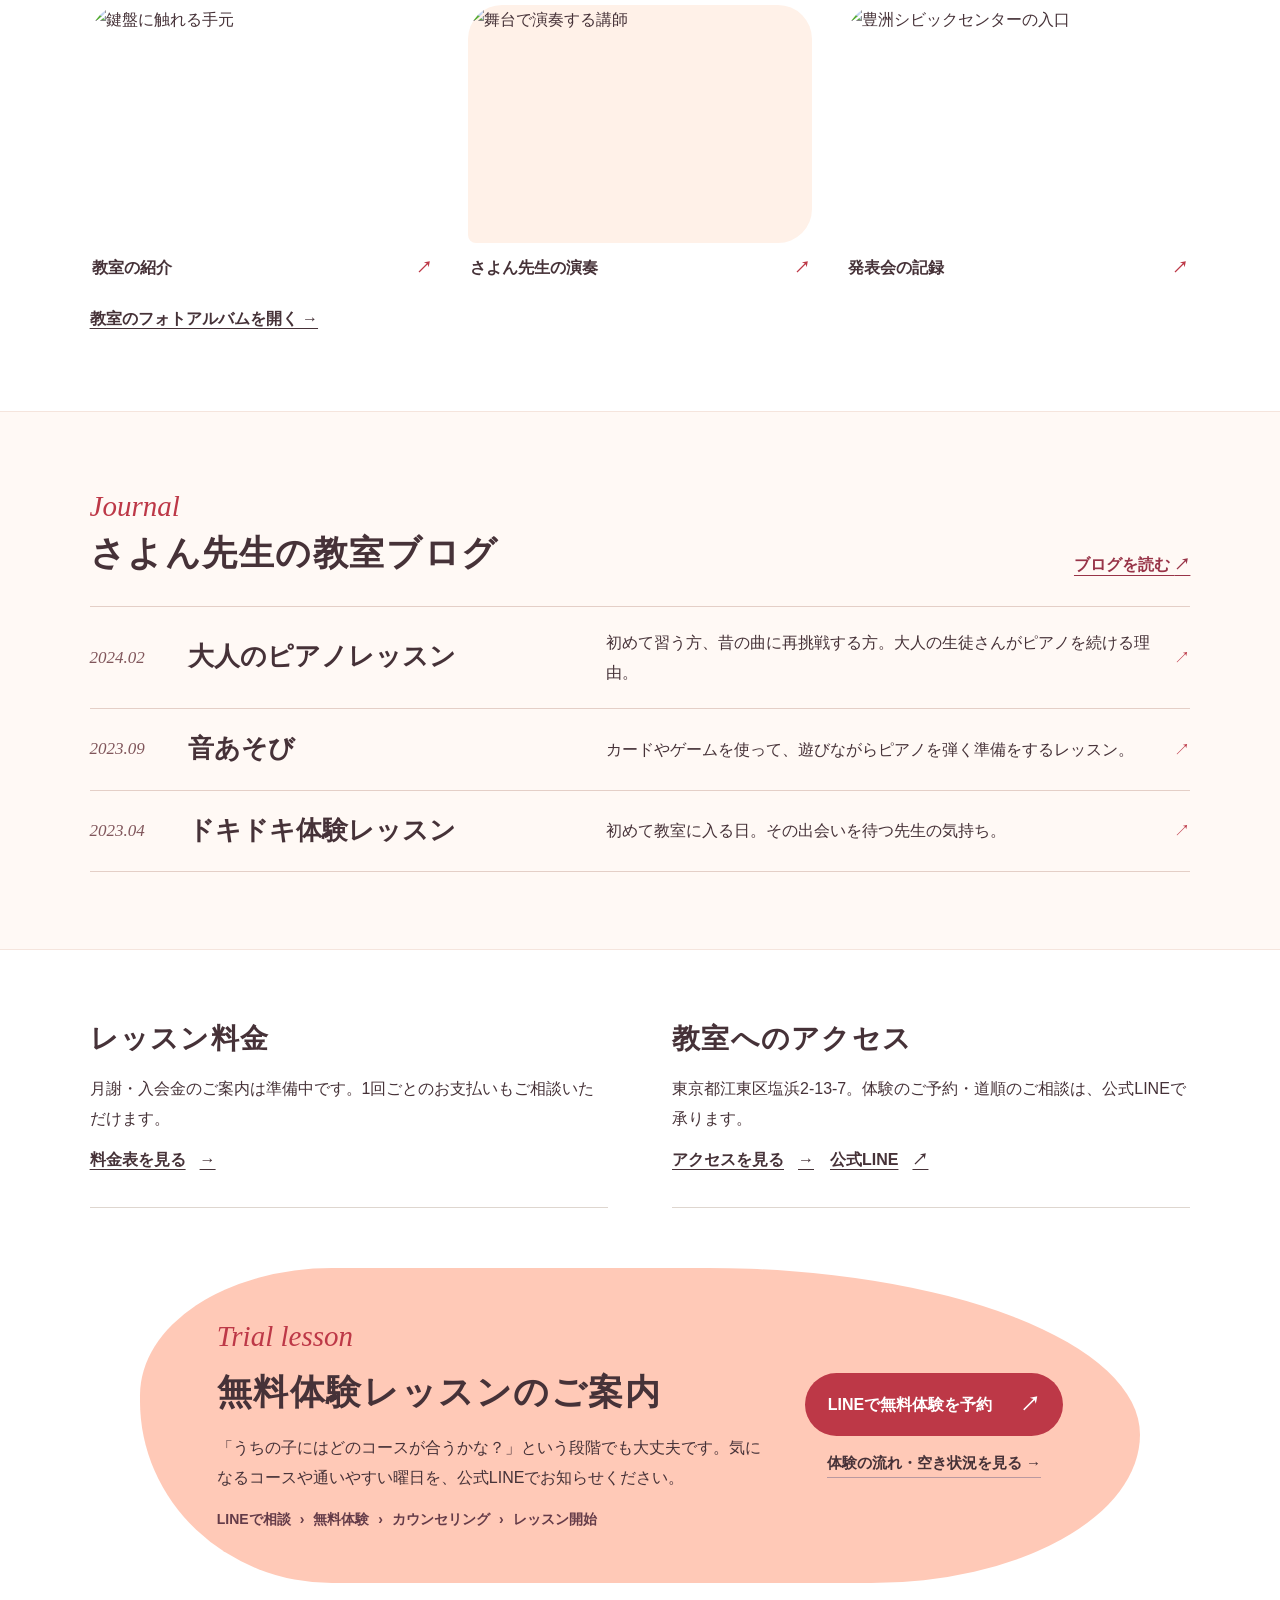
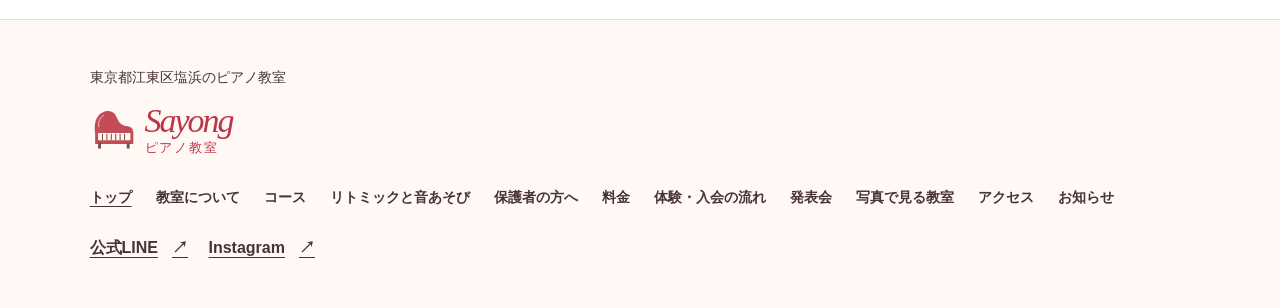
==== commit 9103bace: "Unify studio pages and introduce the teacher, journal and photo-led lesson guides" ====
--- a/index.html
+++ b/index.html
@@ -1,9 +1,9 @@
 <!DOCTYPE html>
 
-<html lang="ja"><head><meta charset="utf-8"/><meta content="width=device-width,initial-scale=1,viewport-fit=cover" name="viewport"/><title>トップ｜Sayongピアノ教室</title><link href="style.css" rel="stylesheet"/><meta content="noindex, nofollow" name="robots"/></head><body class="studio-home"><div class="scrollpane"><header><a aria-label="Sayongピアノ教室 トップ" class="brand" href="index.html"><svg aria-hidden="true" viewBox="0 0 64 62"><path d="M7 34C5 22 8 10 17 6c8-4 16-1 19 6 3 8 7 12 15 13 6 1 8 4 8 10v14H7z" fill="#785249"></path><path d="M11 34h44v10H11z" fill="#fff8ed"></path><path d="M17 35v9m6-9v9m6-9v9m6-9v9m6-9v9m6-9v9" fill="none" stroke="#785249" stroke-width="1.4"></path><path d="M13 47v8m39-8v8" stroke="#785249" stroke-width="4"></path><path d="M12 26c-1-9 2-14 7-16" fill="none" stroke="#efd0c7" stroke-width="1.2"></path></svg><span><b>Sayong</b>ピアノ教室</span></a><nav aria-label="お問い合わせと見学" class="utility-nav"><a href="about.html#teacher">講師紹介</a><a href="parents.html#family-faq">よくあるご質問</a><a href="https://lin.ee/zmYNq9W">公式LINEでご相談 ↗</a></nav><nav aria-label="主なページ" class="desktop"><a href="about.html">教室について</a><a href="course.html">コース</a><a href="price.html">料金</a><a href="parents.html">保護者の方へ</a><a href="gallery.html">写真</a><a href="access.html">アクセス</a><a href="news.html">お知らせ</a></nav><a class="button small" href="trial.html"><span>無料体験<br/>レッスン</span></a><details><summary aria-label="メニュー">メニュー</summary><nav aria-label="全ページ"><a aria-current="page" href="index.html">トップ</a><a href="about.html">教室について</a><a href="course.html">コース</a><a href="rhythm.html">リトミックと音あそび</a><a href="parents.html">保護者の方へ</a><a href="price.html">料金</a><a href="trial.html">体験・入会の流れ</a><a href="recital.html">発表会</a><a href="gallery.html">写真で見る教室</a><a href="access.html">アクセス</a><a href="news.html">お知らせ</a></nav></details></header><main><section aria-labelledby="opening-title" class="opening"><div class="opening-scene">
+<html lang="ja"><head><meta charset="utf-8"/><meta content="width=device-width,initial-scale=1,viewport-fit=cover" name="viewport"/><title>トップ｜Sayongピアノ教室</title><link href="style.css" rel="stylesheet"/><meta content="noindex, nofollow" name="robots"/></head><body class="studio-site studio-home page-index"><div class="scrollpane"><header><a aria-label="Sayongピアノ教室 トップ" class="brand" href="index.html"><svg aria-hidden="true" viewBox="0 0 64 62"><path d="M7 34C5 22 8 10 17 6c8-4 16-1 19 6 3 8 7 12 15 13 6 1 8 4 8 10v14H7z" fill="#785249"></path><path d="M11 34h44v10H11z" fill="#fff8ed"></path><path d="M17 35v9m6-9v9m6-9v9m6-9v9m6-9v9m6-9v9" fill="none" stroke="#785249" stroke-width="1.4"></path><path d="M13 47v8m39-8v8" stroke="#785249" stroke-width="4"></path><path d="M12 26c-1-9 2-14 7-16" fill="none" stroke="#efd0c7" stroke-width="1.2"></path></svg><span><b>Sayong</b>ピアノ教室</span></a><nav aria-label="お問い合わせと見学" class="utility-nav"><a href="about.html#teacher">講師紹介</a><a href="parents.html#family-faq">よくあるご質問</a><a href="https://ameblo.jp/pianosayong/">教室ブログ ↗</a><a href="https://lin.ee/zmYNq9W">公式LINEでご相談 ↗</a></nav><nav aria-label="主なページ" class="desktop"><a href="about.html">教室について</a><a href="course.html">コース</a><a href="price.html">料金</a><a href="parents.html">保護者の方へ</a><a href="gallery.html">写真</a><a href="access.html">アクセス</a><a href="news.html">お知らせ</a></nav><a class="button small" href="trial.html"><span>無料体験<br/>レッスン</span></a><details><summary aria-label="メニュー">メニュー</summary><nav aria-label="全ページ"><a aria-current="page" href="index.html">トップ</a><a href="about.html">教室について</a><a href="course.html">コース</a><a href="rhythm.html">リトミックと音あそび</a><a href="parents.html">保護者の方へ</a><a href="price.html">料金</a><a href="trial.html">体験・入会の流れ</a><a href="recital.html">発表会</a><a href="gallery.html">写真で見る教室</a><a href="access.html">アクセス</a><a href="news.html">お知らせ</a><a href="https://ameblo.jp/pianosayong/">教室ブログ ↗</a></nav></details></header><main><section aria-labelledby="opening-title" class="opening"><div class="opening-scene">
 <svg aria-hidden="true" class="opening-score" preserveAspectRatio="none" viewBox="0 0 1440 720"><g fill="none" stroke="#cd9a98" stroke-width="1.2"><path d="M-110 -20 C 65 310, 295 130, 510 137 S 980 215, 946 345 S 795 635, 1430 525"></path><path d="M-104 -8 C 65 320, 295 144, 510 152 S 980 228, 946 352 S 795 648, 1430 536"></path><path d="M-98 4 C 65 330, 295 158, 510 167 S 980 241, 946 359 S 795 661, 1430 547"></path><path d="M-92 16 C 65 340, 295 172, 510 182 S 980 254, 946 366 S 795 674, 1430 558"></path><path d="M-86 28 C 65 350, 295 186, 510 197 S 980 267, 946 373 S 795 687, 1430 569"></path></g></svg>
 <span aria-hidden="true" class="score-clef">𝄞</span><span aria-hidden="true" class="score-notes">♫</span>
-<svg aria-hidden="true" height="0" style="position:absolute" width="0"><defs><clipPath clipPathUnits="objectBoundingBox" id="hand-window"><path transform="translate(0 1) scale(1 -1)" d="M.02 .58C.03 .36 .19 .23 .34 .23C.48 .23 .53 .35 .62 .32C.72 .28 .71 .15 .80 .09C.91 .02 1 .12 .99 .27C.98 .43 .89 .54 .77 .55C.63 .55 .58 .60 .54 .74C.50 .88 .37 .98 .23 .94C.08 .90 0 .76 .02 .58Z"></path></clipPath></defs></svg>
+<svg aria-hidden="true" height="0" style="position:absolute" width="0"><defs><clipPath clipPathUnits="objectBoundingBox" id="hand-window"><path d="M.02 .58C.03 .36 .19 .23 .34 .23C.48 .23 .53 .35 .62 .32C.72 .28 .71 .15 .80 .09C.91 .02 1 .12 .99 .27C.98 .43 .89 .54 .77 .55C.63 .55 .58 .60 .54 .74C.50 .88 .37 .98 .23 .94C.08 .90 0 .76 .02 .58Z" transform="translate(0 1) scale(1 -1)"></path></clipPath></defs></svg>
 <figure class="opening-hands"><img alt="教室の紹介投稿より、鍵盤に触れる手元" fetchpriority="high" src="img/sayong-keys.webp"/></figure>
 <figure class="opening-player"><picture><source media="(max-width:700px)" srcset="img/sayong-performance-mobile.webp"/><img alt="花柄のドレスでグランドピアノを弾く講師さよん" src="img/sayong-performance.webp"/></picture></figure>
 <div class="opening-message"><p class="location">東京都江東区塩浜のピアノ教室</p><h1 id="opening-title">暮らしのそばに、<br/><em>ピアノの音</em>を。</h1><p class="opening-intro">小さなお子さまから、大人のはじめて・再開まで。<br/>一人ひとりの「弾いてみたい」から始まる個人レッスンです。</p><div class="opening-actions"><a class="primary-lesson" href="trial.html">無料体験のご案内 <i aria-hidden="true">→</i></a><a href="#features">教室の特徴を見る <i aria-hidden="true">↓</i></a></div></div></div></section><section class="notice"><h2>教室からのお知らせ</h2><a href="trial.html#schedule"><span>空き状況</span>曜日ごとのレッスン枠を見る <i>→</i></a><a href="news.html">一覧を見る <i>→</i></a></section>
@@ -17,4 +17,4 @@
 <div class="feature-copy"><div class="feature-label">無料体験とカウンセリング</div><h3 id="lesson-visit-title"><span>通い始める前に、</span><wbr/><span>先生と話せます。</span></h3><p>初めての習い事なら、家での練習や保護者の付き添いなど、聞いておきたいこともあるものです。塩浜の教室で無料体験を受けたあと、カウンセリングでご相談いただけます。</p><p>曜日や時間に迷っている方は、公式LINEでお問い合わせください。1回ごとにお支払いする「1レッスン制」も相談できます。</p><a class="feature-action" href="trial.html">体験から入会までを見る<i aria-hidden="true">→</i></a></div>
 <figure class="feature-photo"><span aria-hidden="true" class="vignette-note">♪</span><div class="photo-mat"><img alt="ピアノの鍵盤と音符が付いた教室の看板" loading="lazy" src="img/sayong-sign.webp"/></div><figcaption>塩浜の教室の看板</figcaption></figure></section></section>
 <section class="wide"><span class="en">Courses</span><h2>目的からコースを選ぶ</h2><div class="cards"><a href="course.html#play"><svg aria-hidden="true" fill="none" stroke="currentColor" stroke-linecap="round" stroke-linejoin="round" stroke-width="1.7" viewBox="0 0 60 55"><circle cx="23" cy="20" r="10"></circle><path d="m18 29-6 13q-1 4 3 5l9-17m-9-14 15 7M41 12l7 4v18"></path><ellipse cx="44" cy="35" rx="4" ry="3"></ellipse></svg><span>幼児期に音楽と出会いたい</span><strong><span>幼児のための</span><span>「音あそび」</span></strong><p>音に興味を持ち始めたお子さまへ。</p><i aria-hidden="true">→</i></a><a href="course.html#piano"><svg aria-hidden="true" fill="none" stroke="currentColor" stroke-linecap="round" stroke-linejoin="round" stroke-width="1.7" viewBox="0 0 60 55"><rect height="32" rx="3" width="49" x="5" y="11"></rect><path d="M12 13v29m7-29v29m7-29v29m7-29v29m7-29v29m7-29v29"></path><path d="M12 12v15m7-15v15m14-15v15m7-15v15m7-15v15" stroke-width="4"></path></svg><span>自分のペースで弾きたい</span><strong>ピアノ個人レッスン</strong><p>はじめての一曲から、再開・上達まで。</p><i aria-hidden="true">→</i></a><a href="course.html#solfege"><svg aria-hidden="true" fill="none" stroke="currentColor" stroke-linecap="round" stroke-linejoin="round" stroke-width="1.7" viewBox="0 0 60 55"><path d="M5 15q12-5 24 0 13-5 25 0v28q-12-5-25 0-12-5-24 0zM29 16v26m-17-20q6-2 10 0m-10 5q6-2 10 0m14-4 8-2v9"></path><ellipse cx="40" cy="32" rx="4" ry="2"></ellipse></svg><span>楽譜をもっと深く学びたい</span><strong>ソルフェージュ</strong><p>音符やリズムにじっくり向き合いたい方へ。</p><i aria-hidden="true">→</i></a></div></section>
-<section class="home-album"><div class="album-text"><span class="en" lang="en">Photo album</span><h2>写真で見る教室</h2><p>さよん先生の演奏から、年に一度の発表会まで。教室の表情を写真でご紹介します。</p><a class="link" href="gallery.html">写真をすべて見る<i aria-hidden="true">→</i></a></div><div class="album-pair"><a href="gallery.html#photo-1"><img alt="舞台で演奏するさよん先生" loading="lazy" src="img/sayong-performance.webp"/><span>講師 さよんの演奏　→</span></a><a href="gallery.html#photo-3"><img alt="豊洲シビックセンターの入口" loading="lazy" src="img/recital-entrance.webp"/><span>発表会の日、豊洲で　→</span></a></div></section><div class="wide info"><section class="block"><h2>レッスン料金</h2><p>月謝・入会金のご案内は準備中です。1回ごとのお支払いもご相談いただけます。</p><a class="link" href="price.html">料金表を見る<i aria-hidden="true">→</i></a></section><section class="block"><h2>教室へのアクセス</h2><p>東京都江東区塩浜2-13-7。体験のご予約・道順のご相談は、公式LINEで承ります。</p><a class="link" href="access.html">アクセスを見る<i aria-hidden="true">→</i></a><a class="link" href="https://lin.ee/zmYNq9W">公式LINE<i aria-hidden="true">↗</i></a></section></div><section class="trialband home-trial"><div><span class="en">Trial lesson</span><h2>無料体験レッスンのご案内</h2><p>「うちの子にはどのコースが合うかな？」という段階でも大丈夫です。気になるコースや通いやすい曜日を、公式LINEでお知らせください。</p><ol aria-label="体験から入会までの流れ" class="home-trial-flow"><li>LINEで相談</li><li>無料体験</li><li>カウンセリング</li><li>レッスン開始</li></ol></div><div class="trial-actions"><a class="button" href="https://lin.ee/zmYNq9W">LINEで無料体験を予約 <i aria-hidden="true">↗</i></a><a class="text-link" href="trial.html">体験の流れ・空き状況を見る →</a></div></section></main><footer><p class="footer-place">東京都江東区塩浜のピアノ教室</p><a aria-label="Sayongピアノ教室 トップ" class="brand" href="index.html"><svg aria-hidden="true" viewBox="0 0 64 62"><path d="M7 34C5 22 8 10 17 6c8-4 16-1 19 6 3 8 7 12 15 13 6 1 8 4 8 10v14H7z" fill="#785249"></path><path d="M11 34h44v10H11z" fill="#fff8ed"></path><path d="M17 35v9m6-9v9m6-9v9m6-9v9m6-9v9m6-9v9" fill="none" stroke="#785249" stroke-width="1.4"></path><path d="M13 47v8m39-8v8" stroke="#785249" stroke-width="4"></path><path d="M12 26c-1-9 2-14 7-16" fill="none" stroke="#efd0c7" stroke-width="1.2"></path></svg><span><b>Sayong</b>ピアノ教室</span></a><nav aria-label="フッター"><a aria-current="page" href="index.html">トップ</a><a href="about.html">教室について</a><a href="course.html">コース</a><a href="rhythm.html">リトミックと音あそび</a><a href="parents.html">保護者の方へ</a><a href="price.html">料金</a><a href="trial.html">体験・入会の流れ</a><a href="recital.html">発表会</a><a href="gallery.html">写真で見る教室</a><a href="access.html">アクセス</a><a href="news.html">お知らせ</a></nav><div><a class="link" href="https://lin.ee/zmYNq9W">公式LINE<i aria-hidden="true">↗</i></a> <a class="link" href="https://www.instagram.com/sayong22piano/">Instagram<i aria-hidden="true">↗</i></a></div></footer></div><div class="dock"><a class="button" href="https://lin.ee/zmYNq9W">LINEで無料体験を予約<i aria-hidden="true">↗</i></a></div></body></html>+<section class="welcome spread" id="greeting"><figure><img alt="グランドピアノを演奏する金紗永先生" loading="lazy" src="img/sayong-performance.webp"/></figure><div><span class="en" lang="en">Message</span><h2>代表ごあいさつ</h2><p class="welcome-lead">「毎回ドキドキ、ワクワク<br/>私の大好きなひと時です」</p><p>ようこそ、Sayongピアノ教室へ。いつも口ずさんでいる歌や、いつか弾きたいと思っていた曲はありますか。塩浜の教室でお会いできたら、ぜひその一曲のお話を聞かせてください。</p><p class="signature">Sayongピアノ教室 代表　<strong>金 紗永</strong></p><div class="welcome-links"><a class="link" href="about.html#teacher">講師プロフィール →</a><a class="story-link" href="https://ameblo.jp/pianosayong/entry-12800220361.html">先生の言葉をブログで読む <i aria-hidden="true">↗</i></a></div></div></section><section class="studio-social spread" id="instagram"><div class="section-cap"><div><span class="en" lang="en">Instagram</span><h2>写真で見る教室</h2></div><a class="story-link" href="https://www.instagram.com/sayong22piano/">@sayong22piano <i aria-hidden="true">↗</i></a></div><div class="social-photos"><a href="https://www.instagram.com/sayong22piano/p/Dd_tcnfHy0j/"><img alt="鍵盤に触れる手元" loading="lazy" src="img/sayong-keys.webp"/><span>教室の紹介 <i aria-hidden="true">↗</i></span></a><a href="https://www.instagram.com/sayong22piano/p/Dd_2NrEn2k8/"><img alt="舞台で演奏する講師" loading="lazy" src="img/sayong-performance.webp"/><span>さよん先生の演奏 <i aria-hidden="true">↗</i></span></a><a href="https://www.instagram.com/sayong22piano/reel/DfgW-jfhDOt/"><img alt="豊洲シビックセンターの入口" loading="lazy" src="img/recital-entrance.webp"/><span>発表会の記録 <i aria-hidden="true">↗</i></span></a></div><a class="link" href="gallery.html">教室のフォトアルバムを開く →</a></section><section class="journals spread" id="blog"><div class="section-cap"><div><span class="en" lang="en">Journal</span><h2>さよん先生の教室ブログ</h2></div><a class="story-link" href="https://ameblo.jp/pianosayong/">ブログを読む <i aria-hidden="true">↗</i></a></div><div class="journal-list"><a href="https://ameblo.jp/pianosayong/entry-12839965145.html"><small>2024.02</small><strong>大人のピアノレッスン</strong><span>初めて習う方、昔の曲に再挑戦する方。大人の生徒さんがピアノを続ける理由。</span><i aria-hidden="true">↗</i></a><a href="https://ameblo.jp/pianosayong/entry-12820206775.html"><small>2023.09</small><strong>音あそび</strong><span>カードやゲームを使って、遊びながらピアノを弾く準備をするレッスン。</span><i aria-hidden="true">↗</i></a><a href="https://ameblo.jp/pianosayong/entry-12800220361.html"><small>2023.04</small><strong>ドキドキ体験レッスン</strong><span>初めて教室に入る日。その出会いを待つ先生の気持ち。</span><i aria-hidden="true">↗</i></a></div></section><div class="wide info"><section class="block"><h2>レッスン料金</h2><p>月謝・入会金のご案内は準備中です。1回ごとのお支払いもご相談いただけます。</p><a class="link" href="price.html">料金表を見る<i aria-hidden="true">→</i></a></section><section class="block"><h2>教室へのアクセス</h2><p>東京都江東区塩浜2-13-7。体験のご予約・道順のご相談は、公式LINEで承ります。</p><a class="link" href="access.html">アクセスを見る<i aria-hidden="true">→</i></a><a class="link" href="https://lin.ee/zmYNq9W">公式LINE<i aria-hidden="true">↗</i></a></section></div><section class="trialband home-trial"><div><span class="en">Trial lesson</span><h2>無料体験レッスンのご案内</h2><p>「うちの子にはどのコースが合うかな？」という段階でも大丈夫です。気になるコースや通いやすい曜日を、公式LINEでお知らせください。</p><ol aria-label="体験から入会までの流れ" class="home-trial-flow"><li>LINEで相談</li><li>無料体験</li><li>カウンセリング</li><li>レッスン開始</li></ol></div><div class="trial-actions"><a class="button" href="https://lin.ee/zmYNq9W">LINEで無料体験を予約 <i aria-hidden="true">↗</i></a><a class="text-link" href="trial.html">体験の流れ・空き状況を見る →</a></div></section></main><footer><p class="footer-place">東京都江東区塩浜のピアノ教室</p><a aria-label="Sayongピアノ教室 トップ" class="brand" href="index.html"><svg aria-hidden="true" viewBox="0 0 64 62"><path d="M7 34C5 22 8 10 17 6c8-4 16-1 19 6 3 8 7 12 15 13 6 1 8 4 8 10v14H7z" fill="#785249"></path><path d="M11 34h44v10H11z" fill="#fff8ed"></path><path d="M17 35v9m6-9v9m6-9v9m6-9v9m6-9v9m6-9v9" fill="none" stroke="#785249" stroke-width="1.4"></path><path d="M13 47v8m39-8v8" stroke="#785249" stroke-width="4"></path><path d="M12 26c-1-9 2-14 7-16" fill="none" stroke="#efd0c7" stroke-width="1.2"></path></svg><span><b>Sayong</b>ピアノ教室</span></a><nav aria-label="フッター"><a aria-current="page" href="index.html">トップ</a><a href="about.html">教室について</a><a href="course.html">コース</a><a href="rhythm.html">リトミックと音あそび</a><a href="parents.html">保護者の方へ</a><a href="price.html">料金</a><a href="trial.html">体験・入会の流れ</a><a href="recital.html">発表会</a><a href="gallery.html">写真で見る教室</a><a href="access.html">アクセス</a><a href="news.html">お知らせ</a></nav><div><a class="link" href="https://lin.ee/zmYNq9W">公式LINE<i aria-hidden="true">↗</i></a> <a class="link" href="https://www.instagram.com/sayong22piano/">Instagram<i aria-hidden="true">↗</i></a></div></footer></div><div class="dock"><a class="button" href="https://lin.ee/zmYNq9W">LINEで無料体験を予約<i aria-hidden="true">↗</i></a></div></body></html>
--- a/style.css
+++ b/style.css
@@ -105,14 +105,14 @@
 .home-trial-flow{list-style:none;display:flex;flex-wrap:wrap;gap:4px 9px;padding:0;margin:15px 0 0;color:#643b48;font-size:14px;font-weight:bold}.home-trial-flow li+li::before{content:"›";margin-right:9px}.home-trial p{max-width:34em}
 
 /* Sayong's warm, bright home palette and score composition. */
-.studio-home{--coral:#bd3847;--sun:#ffaf64;--warm-pink:#ed7184;--ink:#463238;--berry:var(--coral);--paper:#fffdfb}
-.studio-home header{background:#fff;border:0;padding:16px 4vw;z-index:4}
-.studio-home .brand{color:#ba3649}.studio-home .brand svg path:first-child{fill:#c44c59}
-.studio-home header .small,.studio-home .dock a{background:#c2394c;color:white}.studio-home header .small{text-align:center}
+.studio-site{--coral:#bd3847;--sun:#ffaf64;--warm-pink:#ed7184;--ink:#463238;--berry:var(--coral);--paper:#fffdfb}
+.studio-site header{background:#fff;border:0;padding:16px 4vw;z-index:4}
+.studio-site .brand{color:#ba3649}.studio-site .brand svg path:first-child{fill:#c44c59}
+.studio-site header .small,.studio-site .dock a{background:#c2394c;color:white}.studio-site header .small{text-align:center}
 .utility-nav{display:none}
-@media(min-width:1001px){.studio-home header{display:grid;grid-template-columns:minmax(145px,1fr) auto 94px;grid-template-rows:auto auto;align-items:center;gap:7px 26px;padding-block:15px}
-.studio-home header .brand{grid-column:1;grid-row:1/3;align-self:start;margin-top:10px}.utility-nav{grid-column:2;grid-row:1;display:flex;justify-content:flex-end;gap:23px;align-items:center}.utility-nav a{font-size:13px;font-weight:700;text-decoration:none}.utility-nav a:last-child{color:var(--coral);border-bottom:1px solid #e8acaa}
-.studio-home .desktop{grid-column:2;grid-row:2;background:#fff3ef;padding:10px 22px;border:0}.studio-home header .small{grid-column:3;grid-row:1/3;width:88px;height:88px;background:linear-gradient(150deg,#d04558,#bd3847);font-size:15px;letter-spacing:.07em}}
+@media(min-width:1001px){.studio-site header{display:grid;grid-template-columns:minmax(145px,1fr) auto 94px;grid-template-rows:auto auto;align-items:center;gap:7px 26px;padding-block:15px}
+.studio-site header .brand{grid-column:1;grid-row:1/3;align-self:start;margin-top:10px}.utility-nav{grid-column:2;grid-row:1;display:flex;justify-content:flex-end;gap:23px;align-items:center}.utility-nav a{font-size:13px;font-weight:700;text-decoration:none}.utility-nav a:last-child{color:var(--coral);border-bottom:1px solid #e8acaa}
+.studio-site .desktop{grid-column:2;grid-row:2;background:#fff3ef;padding:10px 22px;border:0}.studio-site header .small{grid-column:3;grid-row:1/3;width:88px;height:88px;background:linear-gradient(150deg,#d04558,#bd3847);font-size:15px;letter-spacing:.07em}}
 .opening{overflow:hidden;background:#fff;position:relative}.opening-scene{max-width:1720px;margin:auto;position:relative;isolation:isolate;height:clamp(660px,52vw,810px)}
 .opening-scene::before{content:"";position:absolute;width:89%;height:140%;top:-45%;left:-43%;border-radius:50%;background:#fff3ed;z-index:-3}
 .opening-score{position:absolute;inset:0;width:100%;height:100%;z-index:-1;opacity:.66}
@@ -144,3 +144,109 @@
 .opening-hands{inset:0 auto auto 7%;width:56%;height:clamp(158px,41vw,246px)}.opening-player{inset:clamp(92px,23vw,145px) 3% auto auto;width:34%;height:clamp(103px,27vw,160px)}
 .opening-scene::before{width:150%;height:100%;left:-80%;top:-10%}.opening-score{height:clamp(220px,55vw,346px)}.score-clef{font-size:135px;top:0;left:-3%}.score-notes{font-size:95px;top:4px;right:2%}
 .school-features{padding-top:42px}.feature-row,.feature-row:nth-of-type(even){grid-template-columns:1fr;gap:16px;padding:61px 0 30px}.feature-mark{top:3px;left:0;transform:rotate(-3deg);font-size:40px}.feature-row:nth-of-type(even) .feature-mark{transform:rotate(-3deg)}.feature-row+.feature-row::before{display:none}.feature-copy h3{font-size:26px}.feature-photo{width:min(84%,335px)}.photo-mat,#lesson-visit .photo-mat{aspect-ratio:1.25}.vignette-note{font-size:36px}.feature-label{font-size:14px}.feature-action{padding:8px 18px}}
+
+/* The same white masthead follows the reader in either scroll container. */
+.studio-site { --paper:#fff; background:white; }
+.studio-site header {
+  position:sticky; top:0; z-index:10; background:white;
+  box-shadow:0 1px 0 #f1e3e0,0 4px 20px #58313408;
+}
+.studio-site .desktop { background:#fff9f7; }
+.studio-site header details nav { max-height:calc(100dvh - 144px); overflow:auto; background:white; }
+html,.scrollpane { scroll-padding-top:128px; }
+.studio-site footer { background:#fff8f5; border-top:1px solid #f0dcd5; }
+.studio-site header a[aria-current="page"]:not(.small) { color:#a33848; }
+.inside .subhero,.inside .album-lead {
+  background:linear-gradient(110deg,#fff 55%,#fff6f0); border-bottom:1px solid #f0ded9;
+}
+.inside .subhero .en,.inside .album-lead .en,.inside .en { color:var(--coral); }
+.inside .subhero .subart:before { background-color:#ffe2d7; }
+.inside .subhero .subart:after { content:"♪"; position:absolute; right:3%; top:14%; color:#c86767; font:italic 37px Georgia,serif; }
+.inside .trialband { background:#ffede6; }
+.inside .topics a { color:#763d43; background:#fff4ef; border:1px solid #f4dbd1; }
+.inside .block { border-color:#eddfd9; }
+.inside .block h2 { color:#4d3038; }
+.inside .lesson-notes,.inside .try-at-home,.inside blockquote { background:#fff6f1; }
+.inside th,.inside .steps li:before { background:#ffede4; color:#773b46; }
+.inside .block .link { color:#95364a; }
+.inside .album-grid .enlarge { background-color:#fff5ef; }
+
+.spread { padding:clamp(48px,6vw,92px) max(7vw,calc((100vw - 1110px)/2)); }
+.welcome { display:grid; grid-template-columns:minmax(0,.95fr) minmax(0,1.05fr); gap:7%; align-items:center; border-block:1px solid #f6e7e0; }
+.welcome figure { background:radial-gradient(ellipse at 50% 53%,#ffe9db 0 60%,transparent 61%); }
+.welcome img { width:100%; display:block; }
+.welcome .welcome-lead { margin:20px 0 13px; font:600 clamp(23px,2.3vw,33px)/1.65 var(--serif); color:#a13a4d; }
+.welcome .signature { margin:18px 0 8px; font-size:14px; }
+.welcome .signature strong { font:600 23px var(--serif); letter-spacing:.1em; }
+.welcome-links { display:flex; flex-wrap:wrap; align-items:center; gap:8px 18px; }
+.welcome-links .link { margin:4px 0; }
+.section-cap { display:flex; align-items:end; justify-content:space-between; flex-wrap:wrap; gap:10px 30px; margin-bottom:26px; }
+.spread .en { margin-bottom:2px; }
+.story-link { display:inline-block; font-weight:600; color:#983448; text-decoration:underline; text-underline-offset:.32em; }
+.social-photos { display:grid; grid-template-columns:repeat(3,minmax(0,1fr)); gap:clamp(12px,2.6vw,34px); }
+.social-photos a { text-decoration:none; }
+.social-photos img { width:100%; display:block; aspect-ratio:1.45; object-fit:cover; border-radius:34px 34px 34px 8px; }
+.social-photos a:nth-child(2) img { object-fit:contain; background:#fff1e8; }
+.social-photos span { display:flex; justify-content:space-between; align-items:center; padding:10px 2px; font-weight:bold; }
+.social-photos i,.journal-list i { color:var(--coral); }
+.journals { background:#fff9f5; border-block:1px solid #f5e5dd; }
+.journal-list { border-top:1px solid #e4cfc7; }
+.journal-list a { display:grid; grid-template-columns:5em minmax(0,.8fr) minmax(0,1.1fr) auto; align-items:center; gap:18px; padding:21px 0; text-decoration:none; border-bottom:1px solid #e4cfc7; }
+.journal-list small { color:#80565b; font:italic 17px Georgia,serif; }
+.journal-list strong { font:600 clamp(19px,2vw,26px)/1.5 var(--serif); }
+.journal-list a:hover strong,.social-photos a:hover span { text-decoration:underline; }
+
+.lesson-masthead { border-bottom:1px solid #f0ded9; background:linear-gradient(106deg,#fff 50%,#fff6f0); }
+.lesson-hero-inner { display:grid; grid-template-columns:minmax(0,1.05fr) minmax(0,.95fr); align-items:center; gap:6%; max-width:1230px; margin:auto; padding:30px 5% 44px; }
+.breadcrumb { color:#775d60; font-size:14px; }
+.lesson-hero-inner .en { margin:21px 0 0; font-size:clamp(30px,4vw,58px); }
+.lesson-hero-inner h1 { font-size:clamp(34px,3.8vw,53px); line-height:1.4; }
+.lesson-hero-inner p { margin-top:16px; max-width:31em; }
+.lesson-hero-inner .primary-lesson { margin-top:19px; font-weight:700; text-decoration:none; }
+.lesson-hero-inner figure { position:relative; }
+.lesson-hero-inner figure::after { content:"♫"; position:absolute; right:1%; top:-5%; font:italic 42px Georgia,serif; color:#d87a72; }
+.lesson-hero-inner img { width:100%; height:clamp(205px,23vw,300px); display:block; object-fit:cover; border-radius:48% 52% 44% 56% / 58% 44% 56% 42%; }
+.page-course .lesson-hero-inner img { object-position:50% 26%; box-shadow:6px 6px #ffe0d1; }
+.page-trial .lesson-hero-inner img { object-fit:contain; border-radius:0; background:radial-gradient(ellipse closest-side,#ffe7d6 87%,transparent 89%); }
+.page-course article,.page-trial article { max-width:1030px; }
+.lesson-detail { padding:20px clamp(16px,3vw,32px); margin:24px 0 10px; background:#fff6f1; border-left:3px solid #e89584; border-radius:0 20px 20px 0; }
+.block .lesson-detail h3,.lesson-story h3 { margin-top:0; }
+.lesson-detail .story-link,.lesson-story .story-link { margin-top:12px; }
+.lesson-story,.visit-intro { display:grid; grid-template-columns:minmax(0,.8fr) minmax(0,1.2fr); align-items:center; gap:5%; margin-top:20px; }
+.block .lesson-story figure,.block .visit-intro figure { margin:0; }
+.lesson-story figure img { object-fit:contain; background:#fff3e9; }
+.visit-intro { margin:0; grid-template-columns:1fr auto; }
+.visit-intro figure { padding:16px; text-align:center; background:#fff5ef; border-radius:23px; }
+.block .visit-intro img { width:130px; height:auto; }
+.visit-note { color:#684a4d; }
+.inside .steps li { padding-block:22px; }
+.inside .steps li:before { top:22px; }
+@media(max-width:1000px) {
+ .studio-site header { padding-block:9px; }
+ html,.scrollpane { scroll-padding-top:108px; }
+}
+@media(max-width:700px) {
+ html,.scrollpane { scroll-padding-top:82px; }
+ .studio-site header { min-height:64px; padding-inline:5%; }
+ .spread { padding:38px 6%; }
+ .welcome { grid-template-columns:1fr; gap:16px; }
+ .welcome figure { order:2; width:min(82%,300px); margin:auto; }
+ .welcome .welcome-lead { margin:14px 0 10px; }
+ .section-cap { margin-bottom:18px; }
+ .social-photos { gap:8px; }
+ .social-photos img { aspect-ratio:1; border-radius:18px 18px 18px 4px; }
+ .social-photos span { align-items:start; gap:2px; font-size:14px; line-height:1.5; }
+ .journal-list a { grid-template-columns:1fr auto; gap:4px 12px; padding:16px 0; }
+ .journal-list a>* { grid-column:1; }.journal-list i { grid-column:2; grid-row:1/4; }
+ .lesson-hero-inner { grid-template-columns:1fr; gap:16px; padding:16px 6% 22px; }
+ .lesson-hero-inner .en { margin:8px 0 0; }
+ .lesson-hero-inner h1 { font-size:32px; }
+ .lesson-hero-inner figure { width:min(90%,365px); margin:auto; }
+ .lesson-hero-inner img { height:160px; }
+ .lesson-hero-inner .primary-lesson { margin-top:13px; }
+ .lesson-story { grid-template-columns:1fr; gap:12px; }
+ .lesson-story figure { max-width:340px; }
+ .visit-intro { grid-template-columns:1fr; gap:14px; }
+ .visit-intro figure { justify-self:start; display:flex; gap:12px; align-items:center; padding:10px; }
+ .block .visit-intro img { width:70px; }
+}
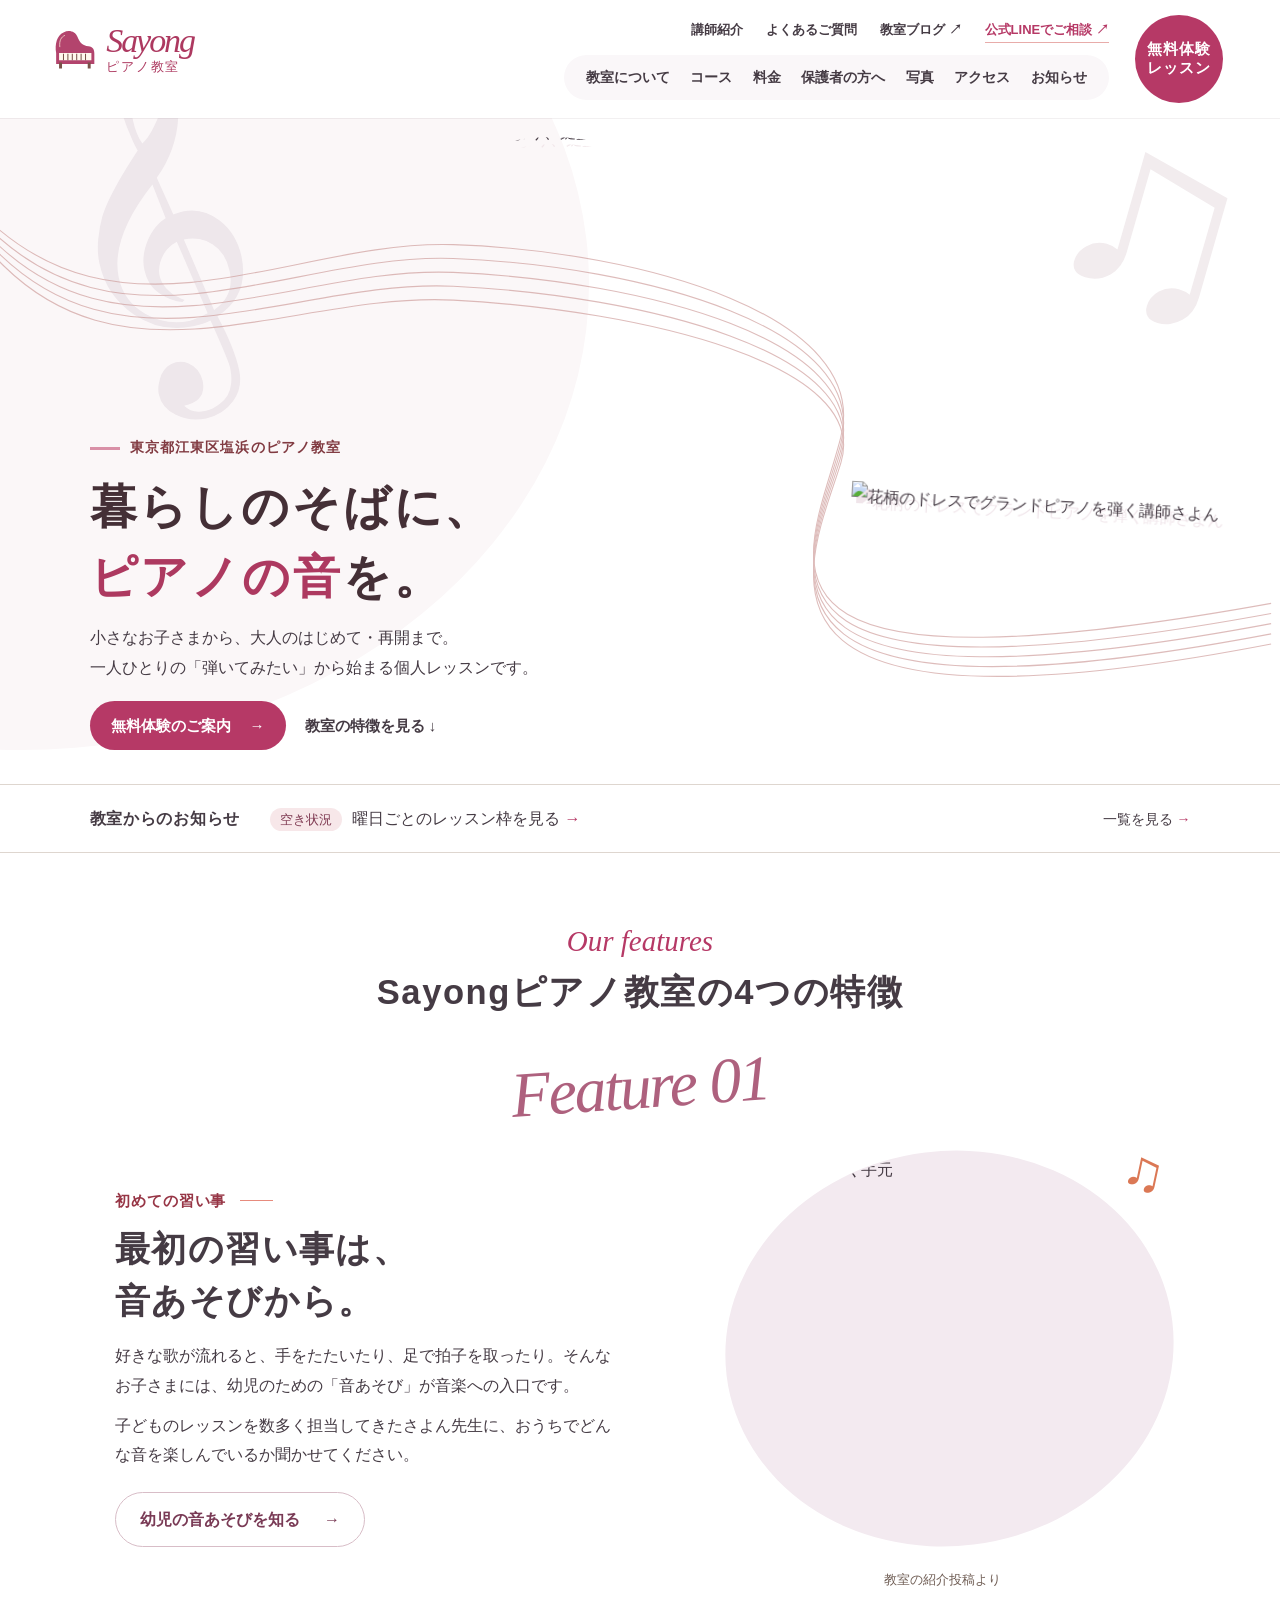
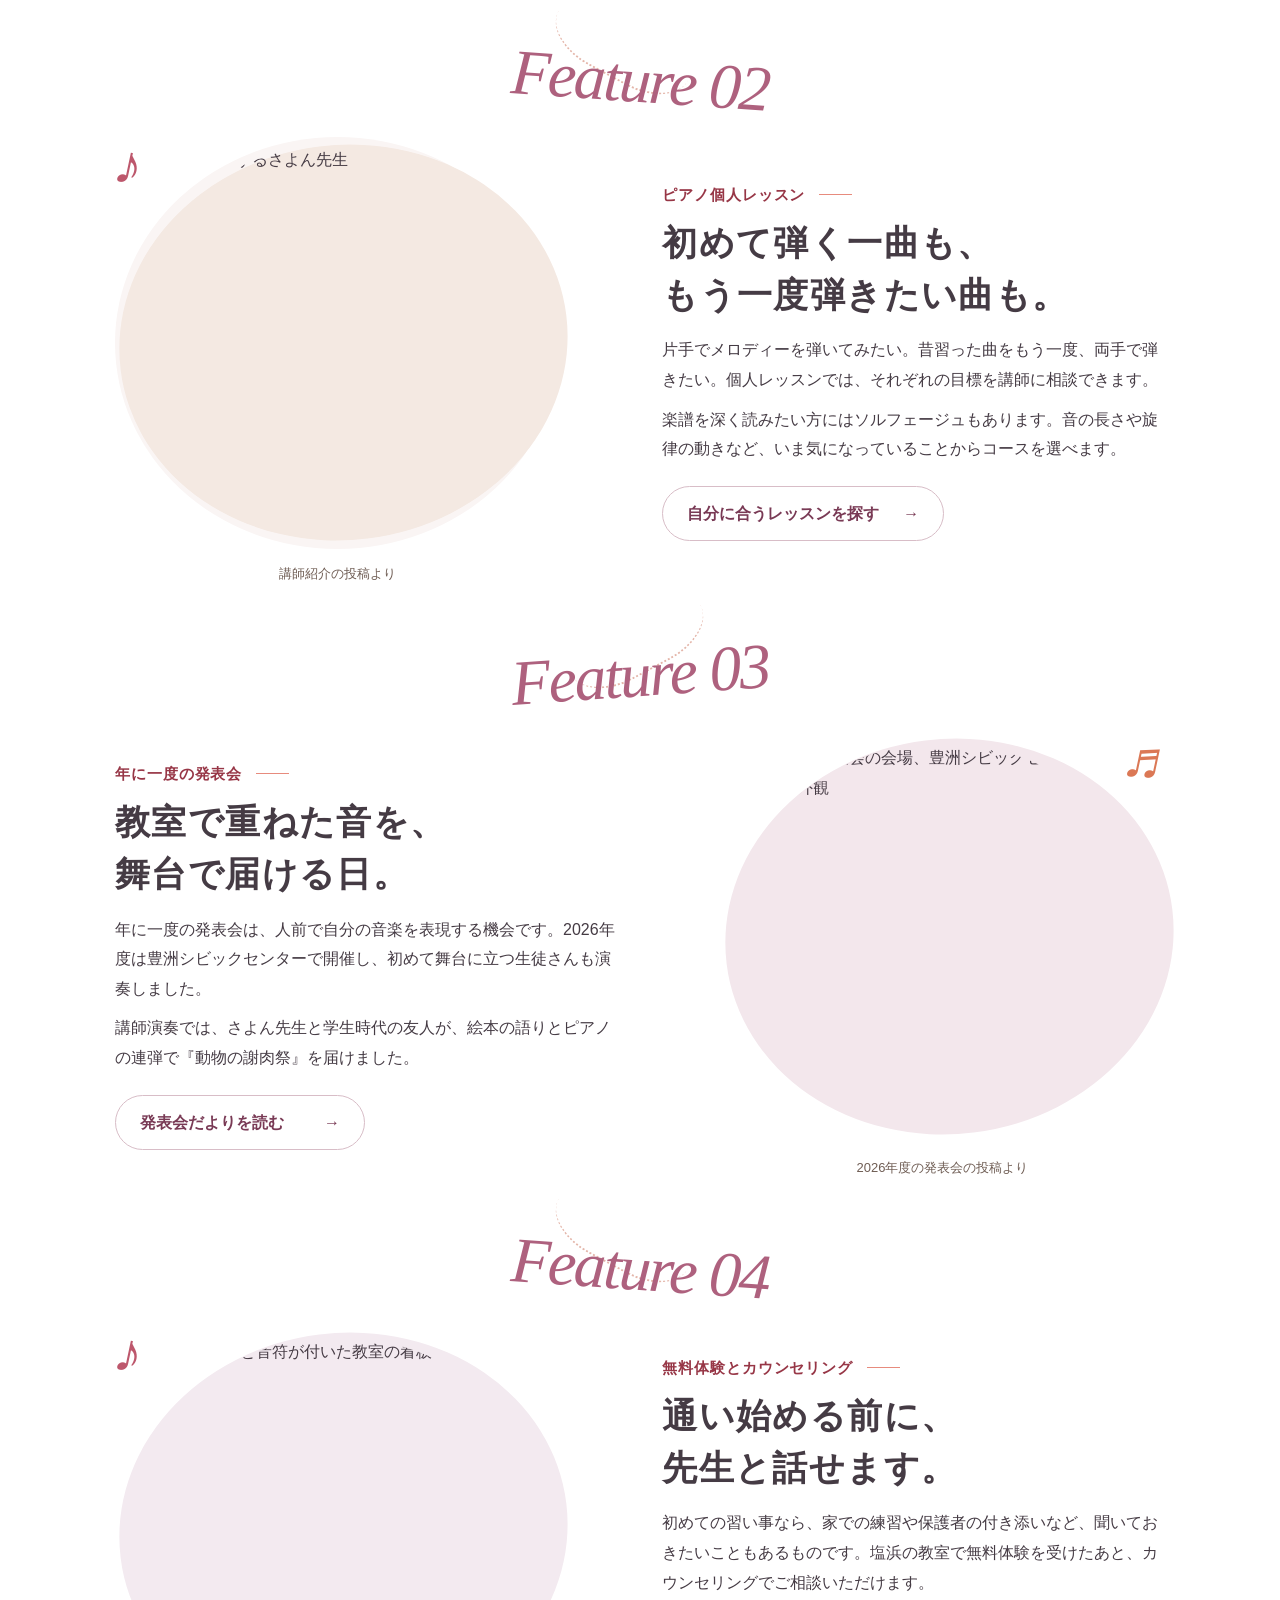
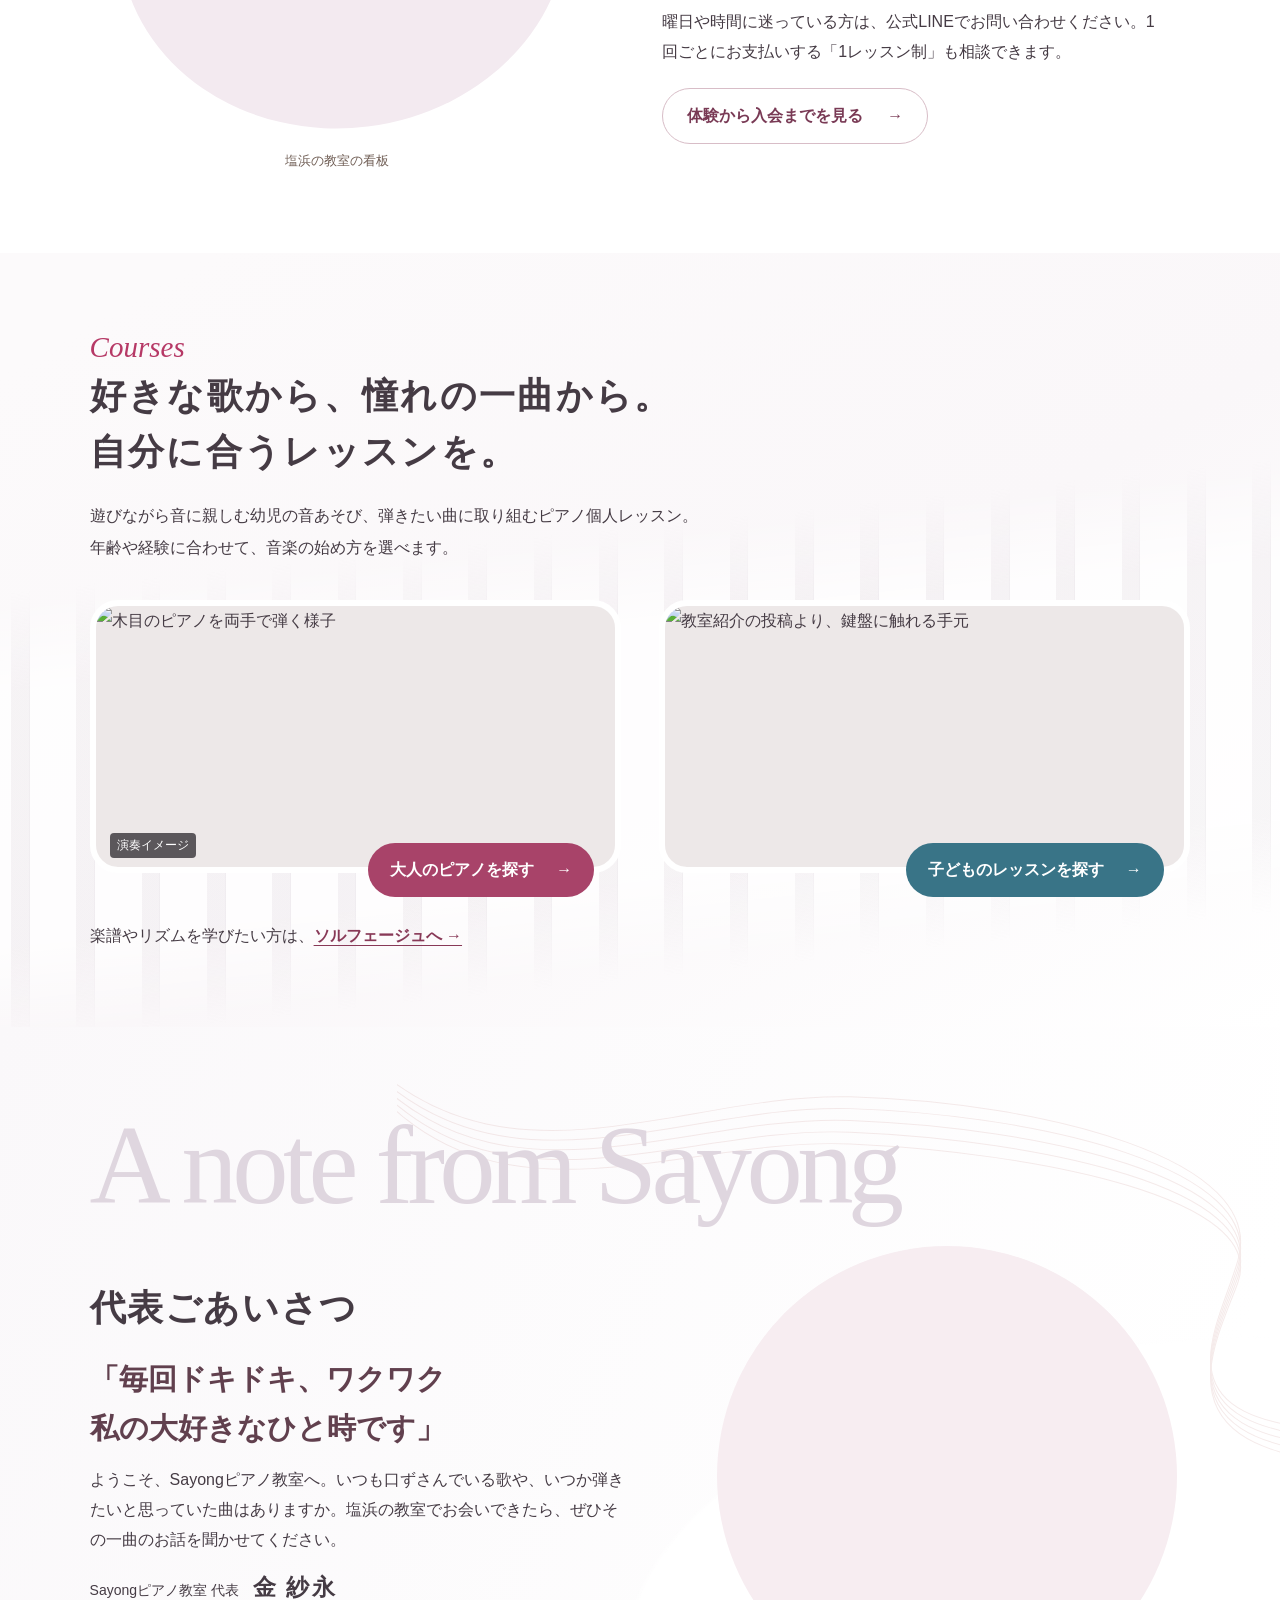
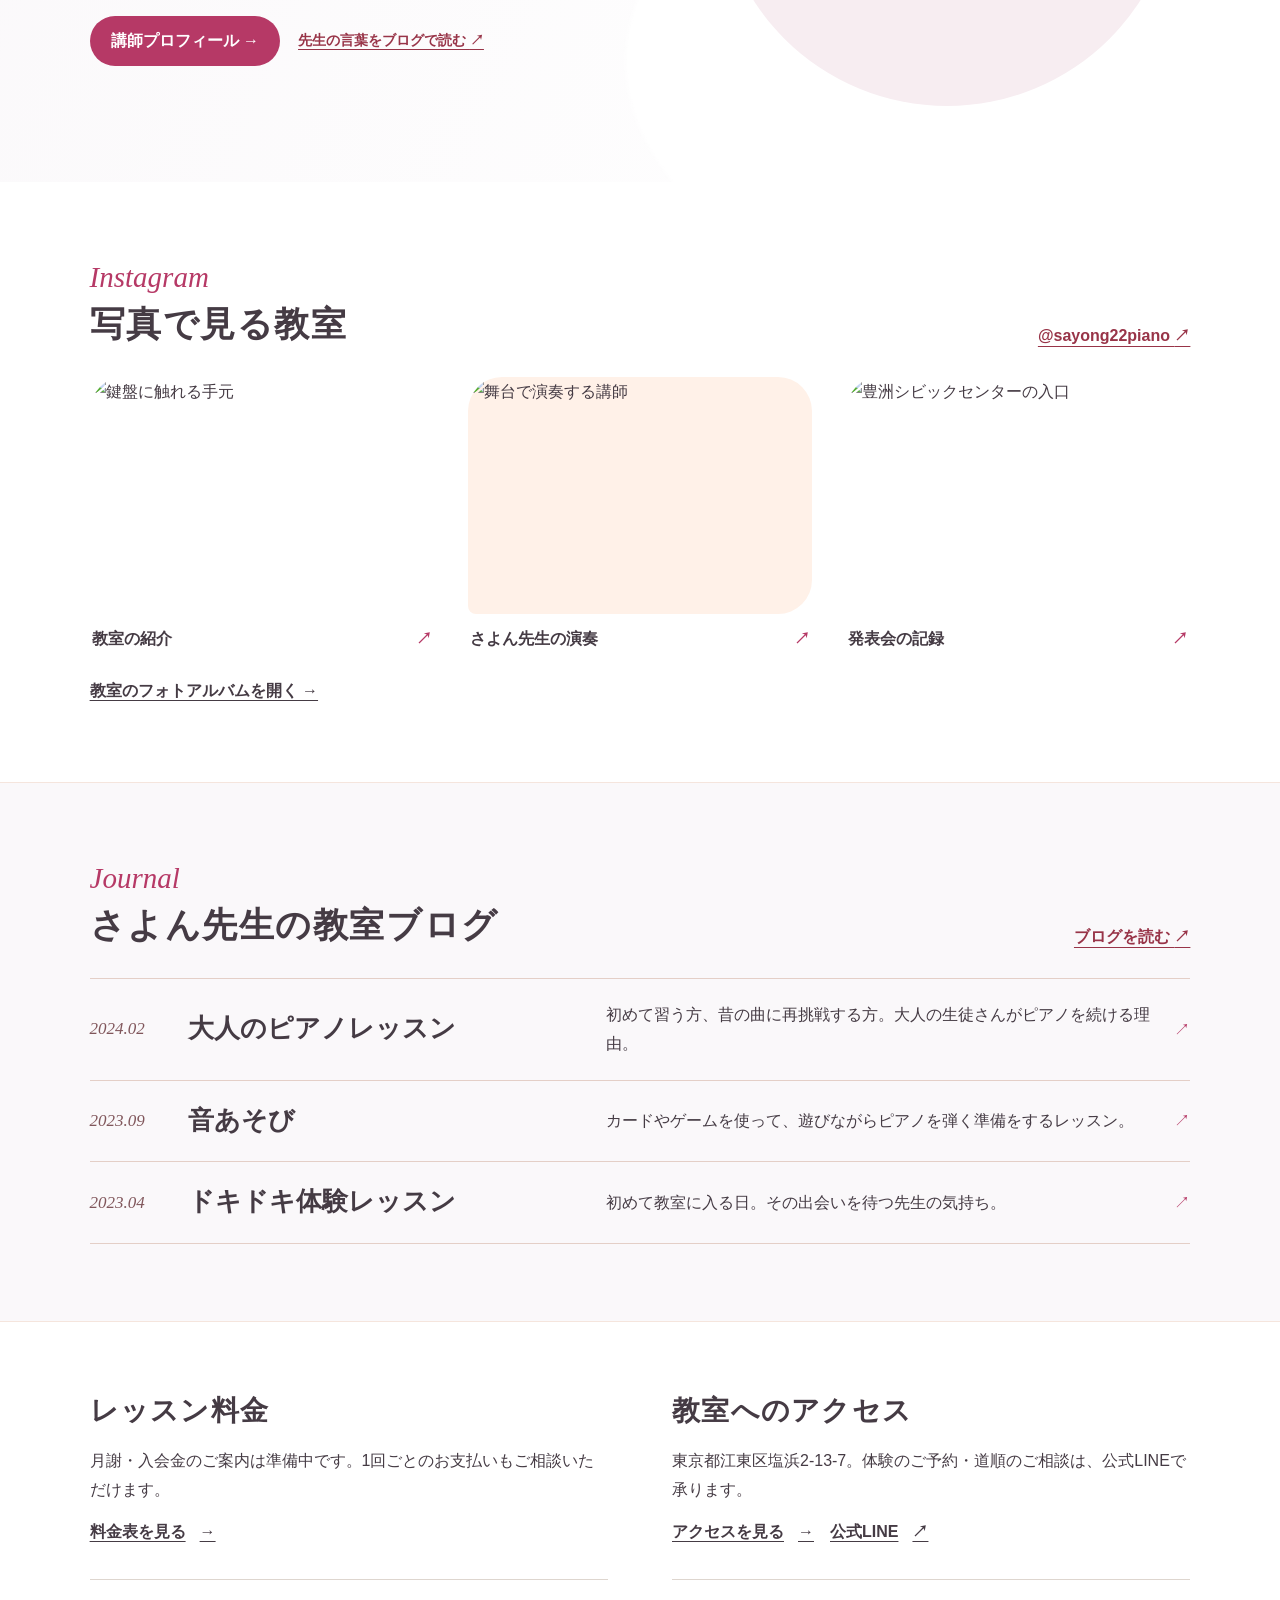
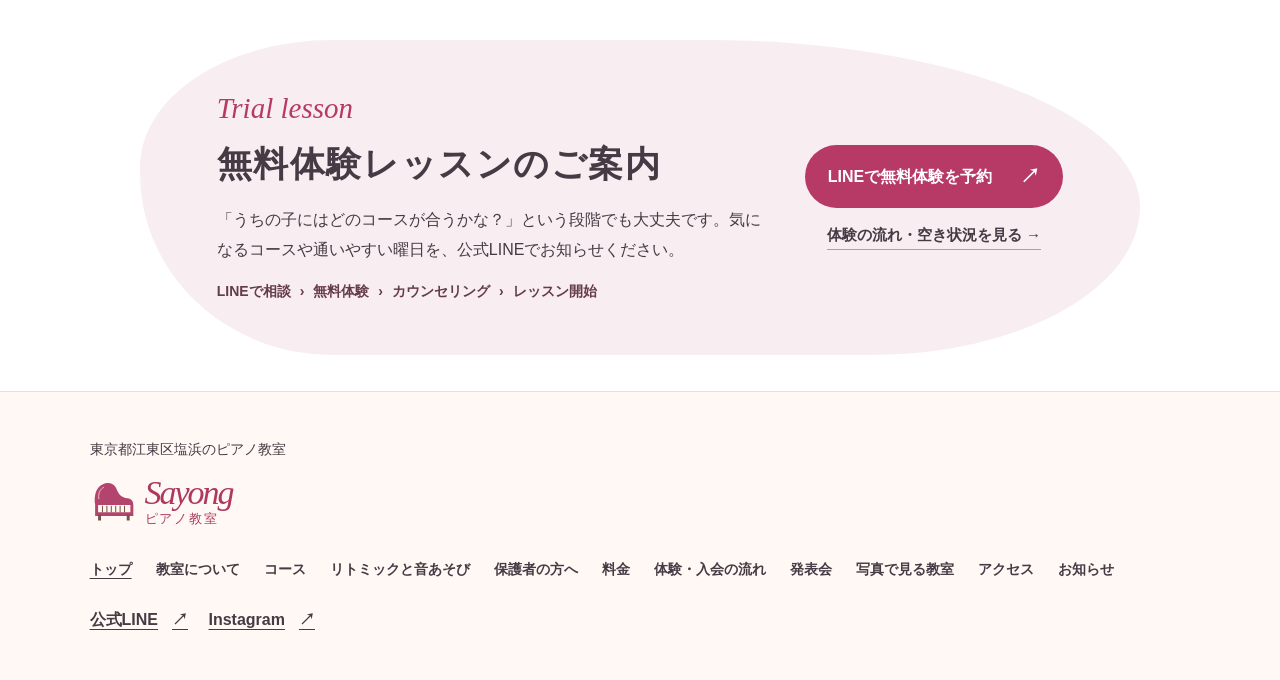
==== commit 4a4325d8: "Refine the studio palette and recompose the course and greeting sections" ====
--- a/index.html
+++ b/index.html
@@ -16,5 +16,11 @@
 <figure class="feature-photo"><span aria-hidden="true" class="vignette-note">♬</span><div class="photo-mat"><img alt="2026年度発表会の会場、豊洲シビックセンターのガラス張りの外観" loading="lazy" src="img/recital-facade.webp"/></div><figcaption>2026年度の発表会の投稿より</figcaption></figure></section><section aria-labelledby="lesson-visit-title" class="feature-row" id="lesson-visit"><div aria-hidden="true" class="feature-mark">Feature <b>04</b></div>
 <div class="feature-copy"><div class="feature-label">無料体験とカウンセリング</div><h3 id="lesson-visit-title"><span>通い始める前に、</span><wbr/><span>先生と話せます。</span></h3><p>初めての習い事なら、家での練習や保護者の付き添いなど、聞いておきたいこともあるものです。塩浜の教室で無料体験を受けたあと、カウンセリングでご相談いただけます。</p><p>曜日や時間に迷っている方は、公式LINEでお問い合わせください。1回ごとにお支払いする「1レッスン制」も相談できます。</p><a class="feature-action" href="trial.html">体験から入会までを見る<i aria-hidden="true">→</i></a></div>
 <figure class="feature-photo"><span aria-hidden="true" class="vignette-note">♪</span><div class="photo-mat"><img alt="ピアノの鍵盤と音符が付いた教室の看板" loading="lazy" src="img/sayong-sign.webp"/></div><figcaption>塩浜の教室の看板</figcaption></figure></section></section>
-<section class="wide"><span class="en">Courses</span><h2>目的からコースを選ぶ</h2><div class="cards"><a href="course.html#play"><svg aria-hidden="true" fill="none" stroke="currentColor" stroke-linecap="round" stroke-linejoin="round" stroke-width="1.7" viewBox="0 0 60 55"><circle cx="23" cy="20" r="10"></circle><path d="m18 29-6 13q-1 4 3 5l9-17m-9-14 15 7M41 12l7 4v18"></path><ellipse cx="44" cy="35" rx="4" ry="3"></ellipse></svg><span>幼児期に音楽と出会いたい</span><strong><span>幼児のための</span><span>「音あそび」</span></strong><p>音に興味を持ち始めたお子さまへ。</p><i aria-hidden="true">→</i></a><a href="course.html#piano"><svg aria-hidden="true" fill="none" stroke="currentColor" stroke-linecap="round" stroke-linejoin="round" stroke-width="1.7" viewBox="0 0 60 55"><rect height="32" rx="3" width="49" x="5" y="11"></rect><path d="M12 13v29m7-29v29m7-29v29m7-29v29m7-29v29m7-29v29"></path><path d="M12 12v15m7-15v15m14-15v15m7-15v15m7-15v15" stroke-width="4"></path></svg><span>自分のペースで弾きたい</span><strong>ピアノ個人レッスン</strong><p>はじめての一曲から、再開・上達まで。</p><i aria-hidden="true">→</i></a><a href="course.html#solfege"><svg aria-hidden="true" fill="none" stroke="currentColor" stroke-linecap="round" stroke-linejoin="round" stroke-width="1.7" viewBox="0 0 60 55"><path d="M5 15q12-5 24 0 13-5 25 0v28q-12-5-25 0-12-5-24 0zM29 16v26m-17-20q6-2 10 0m-10 5q6-2 10 0m14-4 8-2v9"></path><ellipse cx="40" cy="32" rx="4" ry="2"></ellipse></svg><span>楽譜をもっと深く学びたい</span><strong>ソルフェージュ</strong><p>音符やリズムにじっくり向き合いたい方へ。</p><i aria-hidden="true">→</i></a></div></section>
-<section class="welcome spread" id="greeting"><figure><img alt="グランドピアノを演奏する金紗永先生" loading="lazy" src="img/sayong-performance.webp"/></figure><div><span class="en" lang="en">Message</span><h2>代表ごあいさつ</h2><p class="welcome-lead">「毎回ドキドキ、ワクワク<br/>私の大好きなひと時です」</p><p>ようこそ、Sayongピアノ教室へ。いつも口ずさんでいる歌や、いつか弾きたいと思っていた曲はありますか。塩浜の教室でお会いできたら、ぜひその一曲のお話を聞かせてください。</p><p class="signature">Sayongピアノ教室 代表　<strong>金 紗永</strong></p><div class="welcome-links"><a class="link" href="about.html#teacher">講師プロフィール →</a><a class="story-link" href="https://ameblo.jp/pianosayong/entry-12800220361.html">先生の言葉をブログで読む <i aria-hidden="true">↗</i></a></div></div></section><section class="studio-social spread" id="instagram"><div class="section-cap"><div><span class="en" lang="en">Instagram</span><h2>写真で見る教室</h2></div><a class="story-link" href="https://www.instagram.com/sayong22piano/">@sayong22piano <i aria-hidden="true">↗</i></a></div><div class="social-photos"><a href="https://www.instagram.com/sayong22piano/p/Dd_tcnfHy0j/"><img alt="鍵盤に触れる手元" loading="lazy" src="img/sayong-keys.webp"/><span>教室の紹介 <i aria-hidden="true">↗</i></span></a><a href="https://www.instagram.com/sayong22piano/p/Dd_2NrEn2k8/"><img alt="舞台で演奏する講師" loading="lazy" src="img/sayong-performance.webp"/><span>さよん先生の演奏 <i aria-hidden="true">↗</i></span></a><a href="https://www.instagram.com/sayong22piano/reel/DfgW-jfhDOt/"><img alt="豊洲シビックセンターの入口" loading="lazy" src="img/recital-entrance.webp"/><span>発表会の記録 <i aria-hidden="true">↗</i></span></a></div><a class="link" href="gallery.html">教室のフォトアルバムを開く →</a></section><section class="journals spread" id="blog"><div class="section-cap"><div><span class="en" lang="en">Journal</span><h2>さよん先生の教室ブログ</h2></div><a class="story-link" href="https://ameblo.jp/pianosayong/">ブログを読む <i aria-hidden="true">↗</i></a></div><div class="journal-list"><a href="https://ameblo.jp/pianosayong/entry-12839965145.html"><small>2024.02</small><strong>大人のピアノレッスン</strong><span>初めて習う方、昔の曲に再挑戦する方。大人の生徒さんがピアノを続ける理由。</span><i aria-hidden="true">↗</i></a><a href="https://ameblo.jp/pianosayong/entry-12820206775.html"><small>2023.09</small><strong>音あそび</strong><span>カードやゲームを使って、遊びながらピアノを弾く準備をするレッスン。</span><i aria-hidden="true">↗</i></a><a href="https://ameblo.jp/pianosayong/entry-12800220361.html"><small>2023.04</small><strong>ドキドキ体験レッスン</strong><span>初めて教室に入る日。その出会いを待つ先生の気持ち。</span><i aria-hidden="true">↗</i></a></div></section><div class="wide info"><section class="block"><h2>レッスン料金</h2><p>月謝・入会金のご案内は準備中です。1回ごとのお支払いもご相談いただけます。</p><a class="link" href="price.html">料金表を見る<i aria-hidden="true">→</i></a></section><section class="block"><h2>教室へのアクセス</h2><p>東京都江東区塩浜2-13-7。体験のご予約・道順のご相談は、公式LINEで承ります。</p><a class="link" href="access.html">アクセスを見る<i aria-hidden="true">→</i></a><a class="link" href="https://lin.ee/zmYNq9W">公式LINE<i aria-hidden="true">↗</i></a></section></div><section class="trialband home-trial"><div><span class="en">Trial lesson</span><h2>無料体験レッスンのご案内</h2><p>「うちの子にはどのコースが合うかな？」という段階でも大丈夫です。気になるコースや通いやすい曜日を、公式LINEでお知らせください。</p><ol aria-label="体験から入会までの流れ" class="home-trial-flow"><li>LINEで相談</li><li>無料体験</li><li>カウンセリング</li><li>レッスン開始</li></ol></div><div class="trial-actions"><a class="button" href="https://lin.ee/zmYNq9W">LINEで無料体験を予約 <i aria-hidden="true">↗</i></a><a class="text-link" href="trial.html">体験の流れ・空き状況を見る →</a></div></section></main><footer><p class="footer-place">東京都江東区塩浜のピアノ教室</p><a aria-label="Sayongピアノ教室 トップ" class="brand" href="index.html"><svg aria-hidden="true" viewBox="0 0 64 62"><path d="M7 34C5 22 8 10 17 6c8-4 16-1 19 6 3 8 7 12 15 13 6 1 8 4 8 10v14H7z" fill="#785249"></path><path d="M11 34h44v10H11z" fill="#fff8ed"></path><path d="M17 35v9m6-9v9m6-9v9m6-9v9m6-9v9m6-9v9" fill="none" stroke="#785249" stroke-width="1.4"></path><path d="M13 47v8m39-8v8" stroke="#785249" stroke-width="4"></path><path d="M12 26c-1-9 2-14 7-16" fill="none" stroke="#efd0c7" stroke-width="1.2"></path></svg><span><b>Sayong</b>ピアノ教室</span></a><nav aria-label="フッター"><a aria-current="page" href="index.html">トップ</a><a href="about.html">教室について</a><a href="course.html">コース</a><a href="rhythm.html">リトミックと音あそび</a><a href="parents.html">保護者の方へ</a><a href="price.html">料金</a><a href="trial.html">体験・入会の流れ</a><a href="recital.html">発表会</a><a href="gallery.html">写真で見る教室</a><a href="access.html">アクセス</a><a href="news.html">お知らせ</a></nav><div><a class="link" href="https://lin.ee/zmYNq9W">公式LINE<i aria-hidden="true">↗</i></a> <a class="link" href="https://www.instagram.com/sayong22piano/">Instagram<i aria-hidden="true">↗</i></a></div></footer></div><div class="dock"><a class="button" href="https://lin.ee/zmYNq9W">LINEで無料体験を予約<i aria-hidden="true">↗</i></a></div></body></html>+<section aria-labelledby="courses-title" class="course-showcase spread" id="courses">
+<div class="course-intro"><span class="en" lang="en">Courses</span><h2 id="courses-title">好きな歌から、憧れの一曲から。<br/>自分に合うレッスンを。</h2>
+<p>遊びながら音に親しむ幼児の音あそび、弾きたい曲に取り組むピアノ個人レッスン。<br class="desktop-break"/>年齢や経験に合わせて、音楽の始め方を選べます。</p></div>
+<div class="course-pair">
+<a class="course-tile adult" href="course.html#adult-piano"><span class="course-image"><img alt="木目のピアノを両手で弾く様子" loading="lazy" src="img/lesson.webp"/><small class="course-caption">演奏イメージ</small></span><span class="course-button">大人のピアノを探す <i aria-hidden="true">→</i></span></a>
+<a class="course-tile child" href="course.html#play"><span class="course-image"><img alt="教室紹介の投稿より、鍵盤に触れる手元" loading="lazy" src="img/sayong-keys.webp"/></span><span class="course-button">子どものレッスンを探す <i aria-hidden="true">→</i></span></a>
+</div><p class="course-more">楽譜やリズムを学びたい方は、<a href="course.html#solfege">ソルフェージュへ →</a></p></section>
+<section class="welcome spread" id="greeting"><svg aria-hidden="true" class="message-staff" preserveAspectRatio="none" viewBox="0 0 1440 720"><g fill="none" stroke="#cd9a98" stroke-width="1.2"><path d="M-110 -20 C 65 310, 295 130, 510 137 S 980 215, 946 345 S 795 635, 1430 525"></path><path d="M-104 -8 C 65 320, 295 144, 510 152 S 980 228, 946 352 S 795 648, 1430 536"></path><path d="M-98 4 C 65 330, 295 158, 510 167 S 980 241, 946 359 S 795 661, 1430 547"></path><path d="M-92 16 C 65 340, 295 172, 510 182 S 980 254, 946 366 S 795 674, 1430 558"></path><path d="M-86 28 C 65 350, 295 186, 510 197 S 980 267, 946 373 S 795 687, 1430 569"></path></g></svg><span aria-hidden="true" class="message-type" lang="en">A note from Sayong</span><div><h2>代表ごあいさつ</h2><p class="welcome-lead">「毎回ドキドキ、ワクワク<br/>私の大好きなひと時です」</p><p>ようこそ、Sayongピアノ教室へ。いつも口ずさんでいる歌や、いつか弾きたいと思っていた曲はありますか。塩浜の教室でお会いできたら、ぜひその一曲のお話を聞かせてください。</p><p class="signature">Sayongピアノ教室 代表　<strong>金 紗永</strong></p><div class="welcome-links"><a class="link" href="about.html#teacher">講師プロフィール →</a><a class="story-link" href="https://ameblo.jp/pianosayong/entry-12800220361.html">先生の言葉をブログで読む <i aria-hidden="true">↗</i></a></div></div><figure><img alt="グランドピアノを演奏する金紗永先生" loading="lazy" src="img/sayong-performance.webp"/></figure></section><section class="studio-social spread" id="instagram"><div class="section-cap"><div><span class="en" lang="en">Instagram</span><h2>写真で見る教室</h2></div><a class="story-link" href="https://www.instagram.com/sayong22piano/">@sayong22piano <i aria-hidden="true">↗</i></a></div><div class="social-photos"><a href="https://www.instagram.com/sayong22piano/p/Dd_tcnfHy0j/"><img alt="鍵盤に触れる手元" loading="lazy" src="img/sayong-keys.webp"/><span>教室の紹介 <i aria-hidden="true">↗</i></span></a><a href="https://www.instagram.com/sayong22piano/p/Dd_2NrEn2k8/"><img alt="舞台で演奏する講師" loading="lazy" src="img/sayong-performance.webp"/><span>さよん先生の演奏 <i aria-hidden="true">↗</i></span></a><a href="https://www.instagram.com/sayong22piano/reel/DfgW-jfhDOt/"><img alt="豊洲シビックセンターの入口" loading="lazy" src="img/recital-entrance.webp"/><span>発表会の記録 <i aria-hidden="true">↗</i></span></a></div><a class="link" href="gallery.html">教室のフォトアルバムを開く →</a></section><section class="journals spread" id="blog"><div class="section-cap"><div><span class="en" lang="en">Journal</span><h2>さよん先生の教室ブログ</h2></div><a class="story-link" href="https://ameblo.jp/pianosayong/">ブログを読む <i aria-hidden="true">↗</i></a></div><div class="journal-list"><a href="https://ameblo.jp/pianosayong/entry-12839965145.html"><small>2024.02</small><strong>大人のピアノレッスン</strong><span>初めて習う方、昔の曲に再挑戦する方。大人の生徒さんがピアノを続ける理由。</span><i aria-hidden="true">↗</i></a><a href="https://ameblo.jp/pianosayong/entry-12820206775.html"><small>2023.09</small><strong>音あそび</strong><span>カードやゲームを使って、遊びながらピアノを弾く準備をするレッスン。</span><i aria-hidden="true">↗</i></a><a href="https://ameblo.jp/pianosayong/entry-12800220361.html"><small>2023.04</small><strong>ドキドキ体験レッスン</strong><span>初めて教室に入る日。その出会いを待つ先生の気持ち。</span><i aria-hidden="true">↗</i></a></div></section><div class="wide info"><section class="block"><h2>レッスン料金</h2><p>月謝・入会金のご案内は準備中です。1回ごとのお支払いもご相談いただけます。</p><a class="link" href="price.html">料金表を見る<i aria-hidden="true">→</i></a></section><section class="block"><h2>教室へのアクセス</h2><p>東京都江東区塩浜2-13-7。体験のご予約・道順のご相談は、公式LINEで承ります。</p><a class="link" href="access.html">アクセスを見る<i aria-hidden="true">→</i></a><a class="link" href="https://lin.ee/zmYNq9W">公式LINE<i aria-hidden="true">↗</i></a></section></div><section class="trialband home-trial"><div><span class="en">Trial lesson</span><h2>無料体験レッスンのご案内</h2><p>「うちの子にはどのコースが合うかな？」という段階でも大丈夫です。気になるコースや通いやすい曜日を、公式LINEでお知らせください。</p><ol aria-label="体験から入会までの流れ" class="home-trial-flow"><li>LINEで相談</li><li>無料体験</li><li>カウンセリング</li><li>レッスン開始</li></ol></div><div class="trial-actions"><a class="button" href="https://lin.ee/zmYNq9W">LINEで無料体験を予約 <i aria-hidden="true">↗</i></a><a class="text-link" href="trial.html">体験の流れ・空き状況を見る →</a></div></section></main><footer><p class="footer-place">東京都江東区塩浜のピアノ教室</p><a aria-label="Sayongピアノ教室 トップ" class="brand" href="index.html"><svg aria-hidden="true" viewBox="0 0 64 62"><path d="M7 34C5 22 8 10 17 6c8-4 16-1 19 6 3 8 7 12 15 13 6 1 8 4 8 10v14H7z" fill="#785249"></path><path d="M11 34h44v10H11z" fill="#fff8ed"></path><path d="M17 35v9m6-9v9m6-9v9m6-9v9m6-9v9m6-9v9" fill="none" stroke="#785249" stroke-width="1.4"></path><path d="M13 47v8m39-8v8" stroke="#785249" stroke-width="4"></path><path d="M12 26c-1-9 2-14 7-16" fill="none" stroke="#efd0c7" stroke-width="1.2"></path></svg><span><b>Sayong</b>ピアノ教室</span></a><nav aria-label="フッター"><a aria-current="page" href="index.html">トップ</a><a href="about.html">教室について</a><a href="course.html">コース</a><a href="rhythm.html">リトミックと音あそび</a><a href="parents.html">保護者の方へ</a><a href="price.html">料金</a><a href="trial.html">体験・入会の流れ</a><a href="recital.html">発表会</a><a href="gallery.html">写真で見る教室</a><a href="access.html">アクセス</a><a href="news.html">お知らせ</a></nav><div><a class="link" href="https://lin.ee/zmYNq9W">公式LINE<i aria-hidden="true">↗</i></a> <a class="link" href="https://www.instagram.com/sayong22piano/">Instagram<i aria-hidden="true">↗</i></a></div></footer></div><div class="dock"><a class="button" href="https://lin.ee/zmYNq9W">LINEで無料体験を予約<i aria-hidden="true">↗</i></a></div></body></html>
--- a/style.css
+++ b/style.css
@@ -94,9 +94,9 @@
 .photo-mat img{width:94%;height:94%;min-height:0;object-fit:cover;border-radius:50% 43% 52% 38% / 46% 55% 42% 52%}
 .feature-photo figcaption{font-size:13px;color:#6f5d54;margin-top:13px;text-align:center}
 #personal-lesson{--wash:#dcecf0;--accent:#406674}#personal-lesson img{object-fit:contain;border-radius:0}#annual-recital{--wash:#f4e2c9;--accent:#85532d}#lesson-visit{--wash:#e5ebd5;--accent:#566440}
-#lesson-visit .photo-mat{aspect-ratio:1.45;background:repeating-linear-gradient(0deg,transparent 0 25px,#d9d5c9 26px,transparent 27px) center/91% 48% no-repeat}
-#lesson-visit .photo-mat::before{inset:6% 16%;transform:rotate(-6deg)}
-#lesson-visit .photo-mat img{width:min(45%,150px);height:auto;border-radius:13px;border:5px solid white;box-shadow:0 7px 18px #55413126;transform:rotate(-4deg)}
+
+
+
 .hero-links .feature-jump{font-size:14px;color:#6c5351;text-decoration:underline;text-underline-offset:4px}
 .home-trial .trial-actions{display:flex;flex-direction:column;align-items:center;gap:13px;flex-shrink:0}.home-trial .text-link{font-size:15px}
 @media(max-width:760px){.school-features{padding:40px 7% 12px}.features-lead{margin-bottom:4px}.feature-row,.feature-row:nth-of-type(even){grid-template-columns:1fr;gap:22px;padding:32px 0}.feature-row:nth-of-type(even) .feature-copy,.feature-row:nth-of-type(even) .feature-photo{grid-column:auto;grid-row:auto}.feature-copy h3{margin:8px 0 12px;font-size:26px}.feature-label span{font-size:43px}.feature-photo{width:min(90%,380px);margin-inline:auto}.photo-mat{aspect-ratio:1.6}.feature-action{padding:8px 17px}.feature-photo figcaption{margin-top:8px}.home-trial .trial-actions{margin-top:16px;align-items:flex-start}.home-trial .trial-actions .button{margin:0}}
@@ -105,45 +105,45 @@
 .home-trial-flow{list-style:none;display:flex;flex-wrap:wrap;gap:4px 9px;padding:0;margin:15px 0 0;color:#643b48;font-size:14px;font-weight:bold}.home-trial-flow li+li::before{content:"›";margin-right:9px}.home-trial p{max-width:34em}
 
 /* Sayong's warm, bright home palette and score composition. */
-.studio-site{--coral:#bd3847;--sun:#ffaf64;--warm-pink:#ed7184;--ink:#463238;--berry:var(--coral);--paper:#fffdfb}
+.studio-site{--coral:#b63966;--sun:#ebc6b2;--warm-pink:#d990a7;--ink:#453b44;--berry:var(--coral);--paper:#fffdfb}
 .studio-site header{background:#fff;border:0;padding:16px 4vw;z-index:4}
-.studio-site .brand{color:#ba3649}.studio-site .brand svg path:first-child{fill:#c44c59}
-.studio-site header .small,.studio-site .dock a{background:#c2394c;color:white}.studio-site header .small{text-align:center}
+.studio-site .brand{color:#ad3960}.studio-site .brand svg path:first-child{fill:#b3446d}
+.studio-site header .small,.studio-site .dock a{background:#b63966;color:white}.studio-site header .small{text-align:center}
 .utility-nav{display:none}
 @media(min-width:1001px){.studio-site header{display:grid;grid-template-columns:minmax(145px,1fr) auto 94px;grid-template-rows:auto auto;align-items:center;gap:7px 26px;padding-block:15px}
 .studio-site header .brand{grid-column:1;grid-row:1/3;align-self:start;margin-top:10px}.utility-nav{grid-column:2;grid-row:1;display:flex;justify-content:flex-end;gap:23px;align-items:center}.utility-nav a{font-size:13px;font-weight:700;text-decoration:none}.utility-nav a:last-child{color:var(--coral);border-bottom:1px solid #e8acaa}
-.studio-site .desktop{grid-column:2;grid-row:2;background:#fff3ef;padding:10px 22px;border:0}.studio-site header .small{grid-column:3;grid-row:1/3;width:88px;height:88px;background:linear-gradient(150deg,#d04558,#bd3847);font-size:15px;letter-spacing:.07em}}
+.studio-site .desktop{grid-column:2;grid-row:2;background:#fff3ef;padding:10px 22px;border:0}.studio-site header .small{grid-column:3;grid-row:1/3;width:88px;height:88px;background:#b63966;font-size:15px;letter-spacing:.07em}}
 .opening{overflow:hidden;background:#fff;position:relative}.opening-scene{max-width:1720px;margin:auto;position:relative;isolation:isolate;height:clamp(660px,52vw,810px)}
-.opening-scene::before{content:"";position:absolute;width:89%;height:140%;top:-45%;left:-43%;border-radius:50%;background:#fff3ed;z-index:-3}
+.opening-scene::before{content:"";position:absolute;width:89%;height:140%;top:-45%;left:-43%;border-radius:50%;background:#fbf7f8;z-index:-3}
 .opening-score{position:absolute;inset:0;width:100%;height:100%;z-index:-1;opacity:.66}
-.score-clef,.score-notes{position:absolute;z-index:-2;pointer-events:none;color:#f5dfdd;font-family:"Apple Symbols","Times New Roman",serif;line-height:1}
+.score-clef,.score-notes{position:absolute;z-index:-2;pointer-events:none;color:#eee7eb;font-family:"Apple Symbols","Times New Roman",serif;line-height:1}
 .score-clef{font-size:clamp(210px,26vw,405px);left:4%;top:-10%;transform:rotate(-12deg)}
-.score-notes{font-size:clamp(180px,21vw,330px);right:2%;top:-5%;transform:rotate(16deg);color:#f9e9df}
-.opening-hands,.opening-player{position:absolute;margin:0}.opening-hands{width:45%;height:56%;top:0;left:30%;filter:drop-shadow(6px 7px 0 #ffd4bc)}
+.score-notes{font-size:clamp(180px,21vw,330px);right:2%;top:-5%;transform:rotate(16deg);color:#f2ecee}
+.opening-hands,.opening-player{position:absolute;margin:0}.opening-hands{width:45%;height:56%;top:0;left:30%;filter:drop-shadow(6px 7px 0 #f0e5e8)}
 .opening-hands img{width:100%;height:100%;display:block;object-fit:cover;object-position:50% 0%;clip-path:url(#hand-window)}
-.opening-player{width:31%;height:40%;right:3%;bottom:4%;transform:rotate(3deg);filter:drop-shadow(5px 6px 0 #ffd4d6)}.opening-player img{width:100%;height:100%;object-fit:contain}
+.opening-player{width:31%;height:40%;right:3%;bottom:4%;transform:rotate(3deg);filter:drop-shadow(5px 6px 0 #f0e5ea)}.opening-player img{width:100%;height:100%;object-fit:contain}
 .opening-message{position:absolute;bottom:5%;left:7%;width:min(50%,650px);z-index:1}.opening-message .location{display:flex;align-items:center;gap:10px;color:#813a41;font-size:14px;font-weight:700;letter-spacing:.08em}.location::before{content:"";width:30px;height:3px;background:var(--warm-pink)}
-.opening-message h1{font:700 clamp(40px,3.7vw,58px)/1.48 var(--round);letter-spacing:.06em;margin:11px 0;color:#442f36}.opening-message h1 em{font-style:normal;color:#b63645}.opening-intro{font-size:16px;line-height:1.85}.opening-actions{display:flex;align-items:center;flex-wrap:wrap;gap:19px;margin-top:18px}
+.opening-message h1{font:700 clamp(40px,3.7vw,58px)/1.48 var(--round);letter-spacing:.06em;margin:11px 0;color:#442f36}.opening-message h1 em{font-style:normal;color:#ad3960}.opening-intro{font-size:16px;line-height:1.85}.opening-actions{display:flex;align-items:center;flex-wrap:wrap;gap:19px;margin-top:18px}
 .opening-actions a{font-size:15px;font-weight:700;text-decoration:none}.primary-lesson{display:inline-flex;gap:19px;align-items:center;padding:11px 21px;color:#fff;background:var(--coral);border-radius:30px}.primary-lesson:hover{background:#9c293b;color:#fff}.opening-actions a:last-child:hover{text-decoration:underline}
 .school-features{background:#fffdfb;padding-top:70px}.features-lead .en{color:var(--coral)}.feature-row{border:none;position:relative;grid-template-columns:minmax(0,1.13fr) minmax(0,1fr);max-width:1050px;margin-inline:auto;gap:clamp(48px,8vw,125px);padding:100px 0 45px}
 .feature-row:nth-of-type(even){grid-template-columns:minmax(0,1fr) minmax(0,1.13fr)}
-.feature-mark{position:absolute;left:50%;top:7px;transform:translateX(-50%) rotate(-4deg);white-space:nowrap;color:#cf5b66;font:italic clamp(44px,5vw,76px)/1.15 Georgia,serif;letter-spacing:-.035em}.feature-mark b{font-weight:400}
+.feature-mark{position:absolute;left:50%;top:7px;transform:translateX(-50%) rotate(-4deg);white-space:nowrap;color:#ae617e;font:italic clamp(44px,5vw,76px)/1.15 Georgia,serif;letter-spacing:-.035em}.feature-mark b{font-weight:400}
 .feature-row:nth-of-type(even) .feature-mark{transform:translateX(-50%) rotate(4deg)}
 .feature-row+.feature-row::before{content:"";position:absolute;top:-50px;left:42%;height:92px;width:14%;border-bottom:2px dotted #e4b6aa;transform:rotate(28deg);border-radius:36%}
 .feature-row:nth-of-type(odd)::before{transform:rotate(-28deg)}
 .feature-copy h3{font-size:clamp(29px,2.7vw,42px);line-height:1.5;margin-top:9px}.feature-label{font-size:15px;color:#973646}.feature-label::after{width:33px;background:#e78b7d}
-.feature-action{background:#ffcdba;color:#563130;border:1px solid #f8b9a4;padding:12px 24px;min-width:min(250px,100%);justify-content:space-between}
-.feature-photo{position:relative}.photo-mat{aspect-ratio:1.08}.photo-mat img{border-radius:50%}.photo-mat::before{inset:2% -2% 2% 1%;border-radius:50%;background:#ffcbbb;transform:rotate(-7deg)}
-#personal-lesson .photo-mat{background:#fce7da;border-radius:50%}#personal-lesson .photo-mat img{border-radius:50%;object-fit:cover;object-position:29% center;height:96%;width:96%}#personal-lesson .photo-mat::before{background:#ffc480}
-#annual-recital .photo-mat::before{background:#ffc0bc}#lesson-visit .photo-mat{aspect-ratio:1.1;border-radius:50%;background:radial-gradient(ellipse at 45% 45%,#fff5db,#ffdfa7)}#lesson-visit .photo-mat::before{background:#fff4db;inset:12%}
-#lesson-visit .photo-mat img{object-fit:contain;width:150px;height:150px}
+.feature-action{background:#fff;color:#563130;border:1px solid #d8bdc7;padding:12px 24px;min-width:min(250px,100%);justify-content:space-between}
+.feature-photo{position:relative}.photo-mat{aspect-ratio:1.08}.photo-mat img{border-radius:50%}.photo-mat::before{inset:2% -2% 2% 1%;border-radius:50%;background:#f3eaf0;transform:rotate(-7deg)}
+#personal-lesson .photo-mat{background:#faf5f4;border-radius:50%}#personal-lesson .photo-mat img{border-radius:50%;object-fit:cover;object-position:29% center;height:96%;width:96%}#personal-lesson .photo-mat::before{background:#f4e9e2}
+#annual-recital .photo-mat::before{background:#f3e7ec}
+
 .vignette-note{position:absolute;right:0;top:0;z-index:1;font:italic 56px/1 Georgia,serif;color:#db7855;transform:rotate(12deg)}.feature-row:nth-of-type(even) .vignette-note{right:auto;left:0;color:#bd576c}
-.home-trial{background:#ffc9b7}.studio-home .cards a{background:#ffe2d7}.studio-home .cards a:nth-child(2){background:#ffebba}.studio-home .cards a:nth-child(3){background:#f9d9dd}
+.home-trial{background:#f8edf1}.studio-home .cards a{background:#ffe2d7}.studio-home .cards a:nth-child(2){background:#ffebba}.studio-home .cards a:nth-child(3){background:#f9d9dd}
 @media(max-width:1000px) and (min-width:761px){.opening-message{width:59%}.opening-hands{left:31%;width:49%;height:50%}.opening-player{width:30%;bottom:7%}}
 @media(max-width:760px){.opening-scene{height:auto;min-height:0;padding:clamp(220px,55vw,346px) 7% 32px}.opening-message{position:relative;bottom:auto;left:auto;width:100%}.opening-message h1{font-size:clamp(32px,7.6vw,44px);margin:7px 0}.opening-message .location{font-size:13px}.opening-actions{margin-top:14px;gap:14px}
 .opening-hands{inset:0 auto auto 7%;width:56%;height:clamp(158px,41vw,246px)}.opening-player{inset:clamp(92px,23vw,145px) 3% auto auto;width:34%;height:clamp(103px,27vw,160px)}
 .opening-scene::before{width:150%;height:100%;left:-80%;top:-10%}.opening-score{height:clamp(220px,55vw,346px)}.score-clef{font-size:135px;top:0;left:-3%}.score-notes{font-size:95px;top:4px;right:2%}
-.school-features{padding-top:42px}.feature-row,.feature-row:nth-of-type(even){grid-template-columns:1fr;gap:16px;padding:61px 0 30px}.feature-mark{top:3px;left:0;transform:rotate(-3deg);font-size:40px}.feature-row:nth-of-type(even) .feature-mark{transform:rotate(-3deg)}.feature-row+.feature-row::before{display:none}.feature-copy h3{font-size:26px}.feature-photo{width:min(84%,335px)}.photo-mat,#lesson-visit .photo-mat{aspect-ratio:1.25}.vignette-note{font-size:36px}.feature-label{font-size:14px}.feature-action{padding:8px 18px}}
+.school-features{padding-top:42px}.feature-row,.feature-row:nth-of-type(even){grid-template-columns:1fr;gap:16px;padding:61px 0 30px}.feature-mark{top:3px;left:0;transform:rotate(-3deg);font-size:40px}.feature-row:nth-of-type(even) .feature-mark{transform:rotate(-3deg)}.feature-row+.feature-row::before{display:none}.feature-copy h3{font-size:26px}.feature-photo{width:min(84%,335px)}.photo-mat{aspect-ratio:1.25}.vignette-note{font-size:36px}.feature-label{font-size:14px}.feature-action{padding:8px 18px}}
 
 /* The same white masthead follows the reader in either scroll container. */
 .studio-site { --paper:#fff; background:white; }
@@ -162,7 +162,7 @@
 .inside .subhero .en,.inside .album-lead .en,.inside .en { color:var(--coral); }
 .inside .subhero .subart:before { background-color:#ffe2d7; }
 .inside .subhero .subart:after { content:"♪"; position:absolute; right:3%; top:14%; color:#c86767; font:italic 37px Georgia,serif; }
-.inside .trialband { background:#ffede6; }
+.inside .trialband { background:#f8eff2; }
 .inside .topics a { color:#763d43; background:#fff4ef; border:1px solid #f4dbd1; }
 .inside .block { border-color:#eddfd9; }
 .inside .block h2 { color:#4d3038; }
@@ -189,7 +189,7 @@
 .social-photos a:nth-child(2) img { object-fit:contain; background:#fff1e8; }
 .social-photos span { display:flex; justify-content:space-between; align-items:center; padding:10px 2px; font-weight:bold; }
 .social-photos i,.journal-list i { color:var(--coral); }
-.journals { background:#fff9f5; border-block:1px solid #f5e5dd; }
+.journals { background:#faf8fa; border-block:1px solid #f5e5dd; }
 .journal-list { border-top:1px solid #e4cfc7; }
 .journal-list a { display:grid; grid-template-columns:5em minmax(0,.8fr) minmax(0,1.1fr) auto; align-items:center; gap:18px; padding:21px 0; text-decoration:none; border-bottom:1px solid #e4cfc7; }
 .journal-list small { color:#80565b; font:italic 17px Georgia,serif; }
@@ -250,3 +250,75 @@
  .visit-intro figure { justify-self:start; display:flex; gap:12px; align-items:center; padding:10px; }
  .block .visit-intro img { width:70px; }
 }
+
+/* Photographic course entrances and the teacher's letter. */
+.studio-site header {
+  background:rgba(255,255,255,.95);
+  backdrop-filter:blur(14px);
+  box-shadow:0 1px 0 rgb(96 65 82 / 8%);
+}
+.studio-site .desktop { background:#faf7f9; }
+.school-features { background:white; }
+.feature-action { color:#793a55; }
+.feature-action:hover { background:#faf2f6; }
+.photo-mat { background:transparent; }
+#lesson-visit .photo-mat img { object-position:center; }
+.course-showcase {
+  position:relative; isolation:isolate; overflow:hidden;
+  background:linear-gradient(150deg,#fcfafb 8%,#faf7f9 56%,#fff 100%);
+}
+.course-showcase::before {
+  content:""; position:absolute; z-index:-1; pointer-events:none;
+  inset:35% -8% 6%;
+  background:repeating-linear-gradient(90deg,#ded9df55 0 1px,#ffffffb8 1px 3.2%,#e9e5e94a 3.2% 4.4%);
+  transform:skewY(-6deg);
+  mask-image:linear-gradient(0deg,transparent,#000 22% 78%,transparent);
+}
+.course-intro h2 { font:600 clamp(27px,2.8vw,42px)/1.55 var(--round); letter-spacing:.065em; }
+.course-intro p { margin-top:20px; line-height:2; max-width:48em; }
+.course-pair { display:grid; grid-template-columns:1fr 1fr; gap:clamp(20px,3vw,48px); margin-top:36px; }
+.course-tile { display:block; position:relative; padding-bottom:24px; text-decoration:none; }
+.course-image { display:block; overflow:hidden; aspect-ratio:1.95; border-radius:28px; border:6px solid white; background:#ede8e8; }
+.course-image img { display:block; width:100%; height:100%; object-fit:cover; }
+.adult .course-image img { object-position:55% 55%; }
+.course-image { position:relative; }
+.course-caption { position:absolute; left:14px; bottom:9px; color:white; background:#29252bbd; padding:1px 7px; border-radius:4px; font-size:12px; }
+.child .course-image img { object-position:center 34%; }
+.course-button {
+  position:absolute; bottom:0; right:5%; display:flex; align-items:center; gap:22px;
+  padding:12px 22px; border-radius:99px; background:#a84369; color:white; font-weight:bold;
+}
+.child .course-button { background:#397487; }
+.course-button i { line-height:1; }
+.course-tile:hover .course-button { text-decoration:underline; text-underline-offset:4px; }
+.course-more { margin:24px 0 0; font-size:16px; }
+.course-more a { color:#883957; font-weight:600; }
+.welcome {
+  position:relative; isolation:isolate; overflow:hidden; grid-template-columns:1.05fr .95fr;
+  row-gap:18px; border:0;
+  background:radial-gradient(ellipse at 100% 84%,#fff 0 36%,transparent 36.3%),linear-gradient(113deg,#faf8fa,#fff 86%);
+}
+.welcome .message-type {
+  grid-column:1 / -1; color:#dfd6df; font:400 clamp(56px,8.8vw,145px)/1.1 Georgia,serif;
+  letter-spacing:-.05em; user-select:none;
+}
+.message-staff { position:absolute; width:100%; height:75%; right:-31%; top:-5%; opacity:.2; z-index:-1; pointer-events:none; }
+.welcome h2 { font-size:clamp(26px,2.8vw,40px); }
+.welcome figure {
+  order:0; width:min(100%,460px); aspect-ratio:1; overflow:hidden; justify-self:center;
+  border-radius:50%; background:#f7edf1;
+}
+.welcome figure img { width:100%; height:100%; object-fit:cover; object-position:12% 50%; transform:scale(1.24); transform-origin:9% 48%; }
+.welcome .welcome-lead { color:#61404e; }
+.welcome-links .link { background:var(--coral); color:white; padding:10px 21px; border-radius:99px; text-decoration:none; }
+.welcome-links .link:hover { text-decoration:underline; }
+.welcome-links .story-link { font-size:14px; }
+@media(max-width:700px){
+ .course-intro h2 { font-size:clamp(22px,5.7vw,31px); }
+ .course-pair { grid-template-columns:1fr; margin-top:23px; gap:20px; }
+ .course-image { border-width:4px; border-radius:22px; }
+ .course-button { padding:10px 18px; right:4%; gap:14px; }
+ .welcome { grid-template-columns:1fr; }
+ .welcome .message-type { font-size:clamp(38px,9.1vw,64px); }
+ .welcome figure { width:min(90%,350px); margin:12px auto 0; }
+}
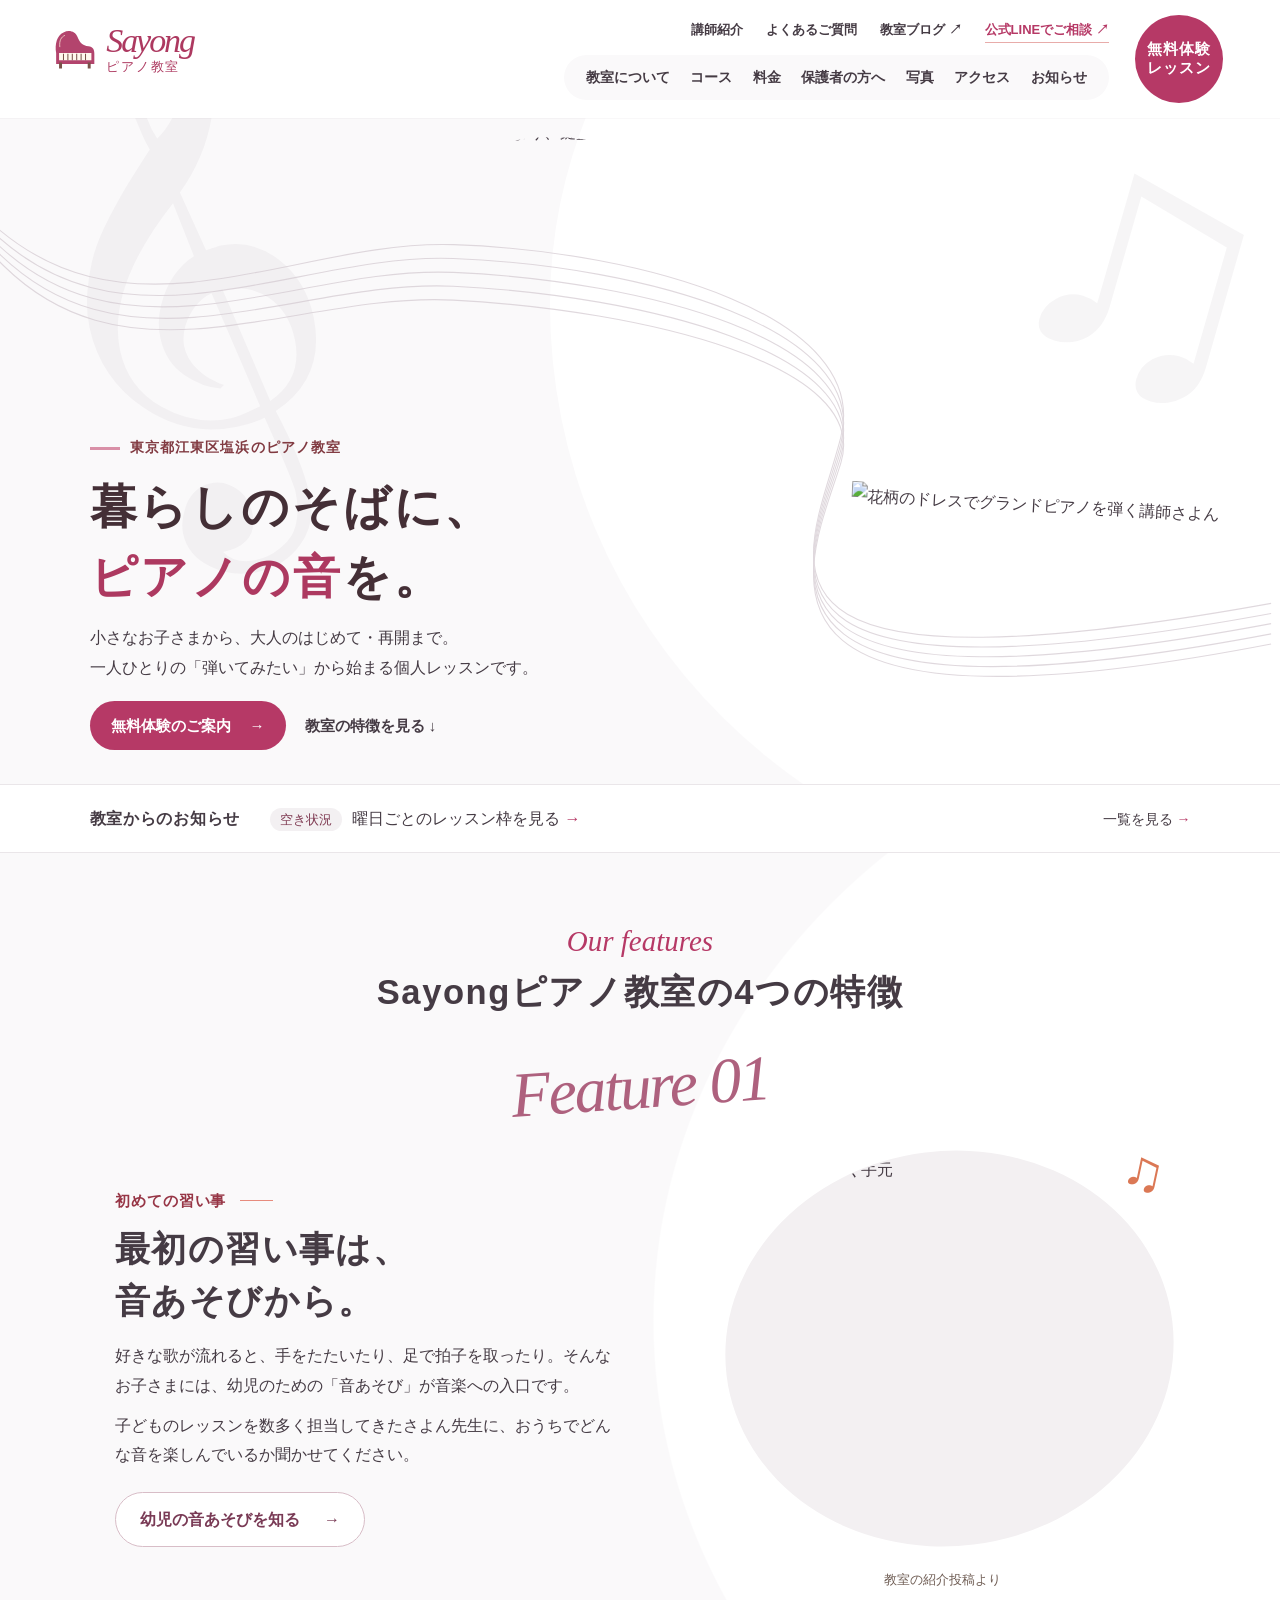
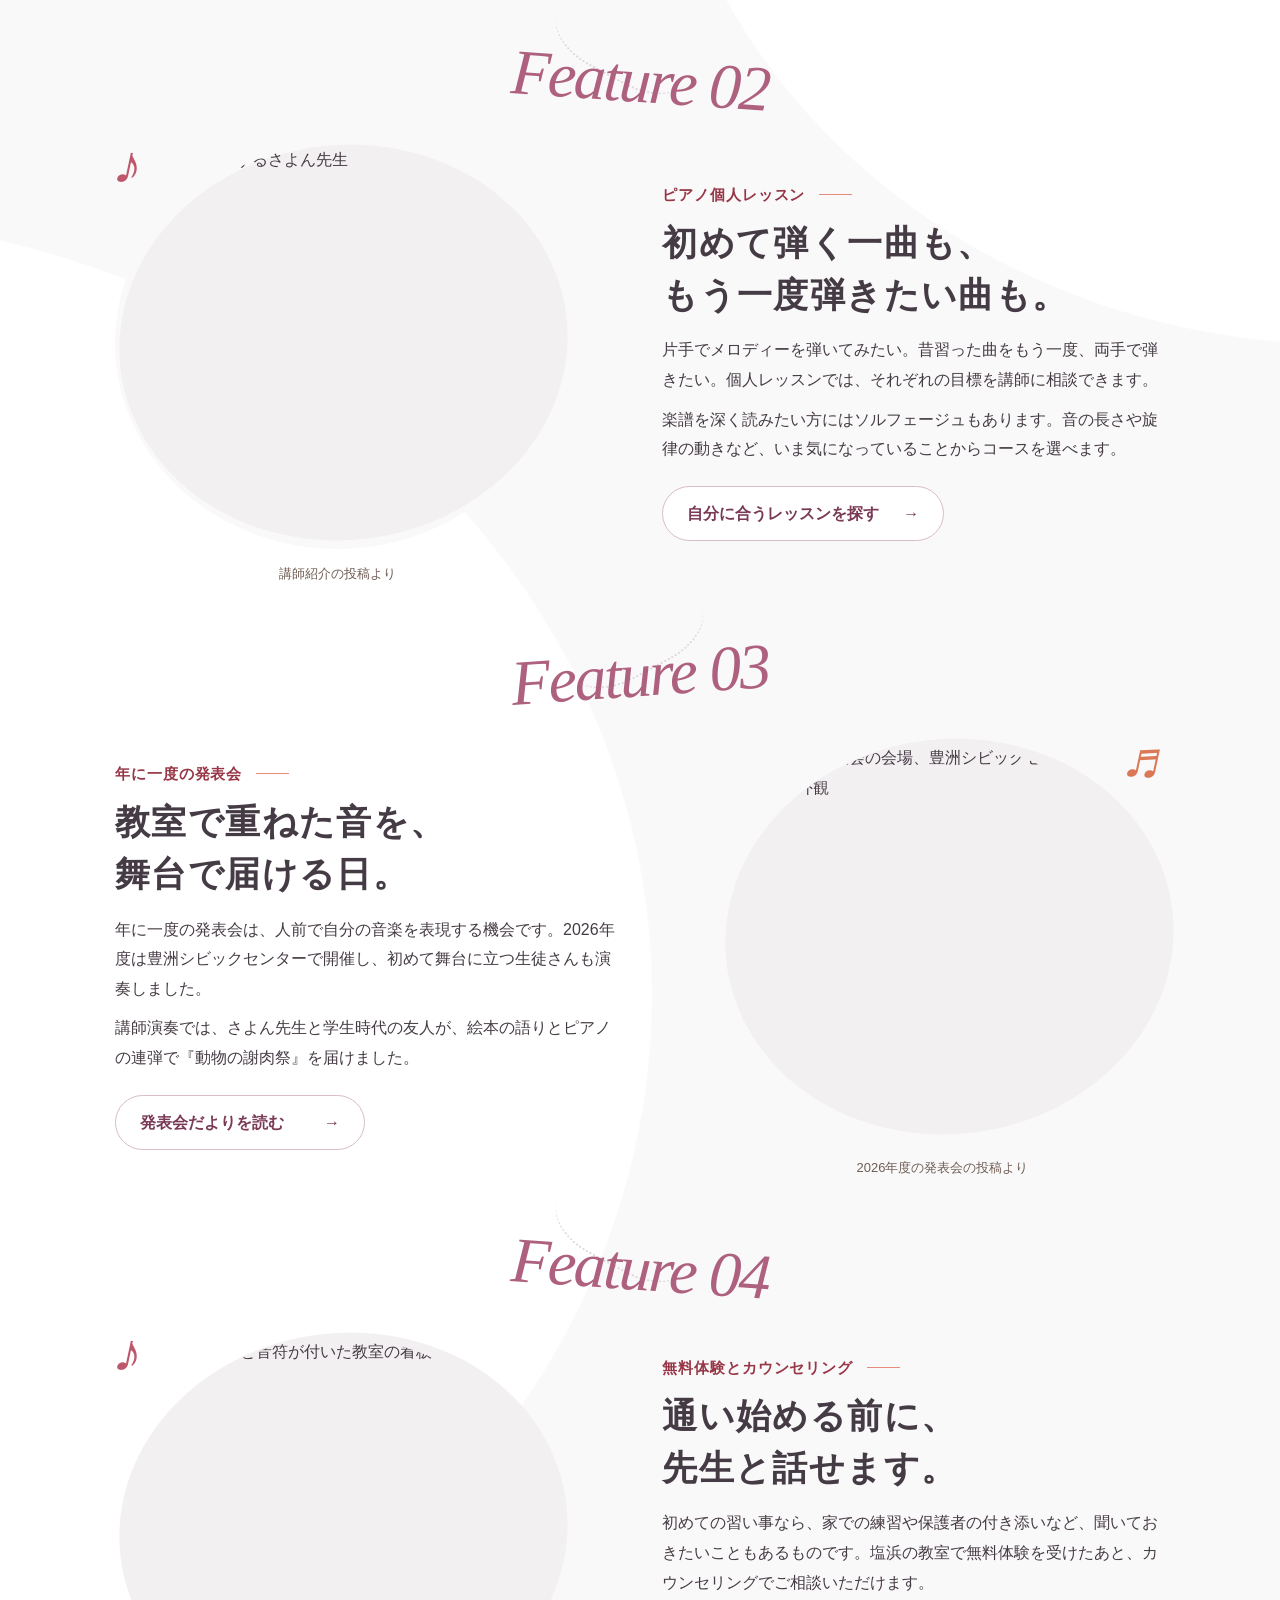
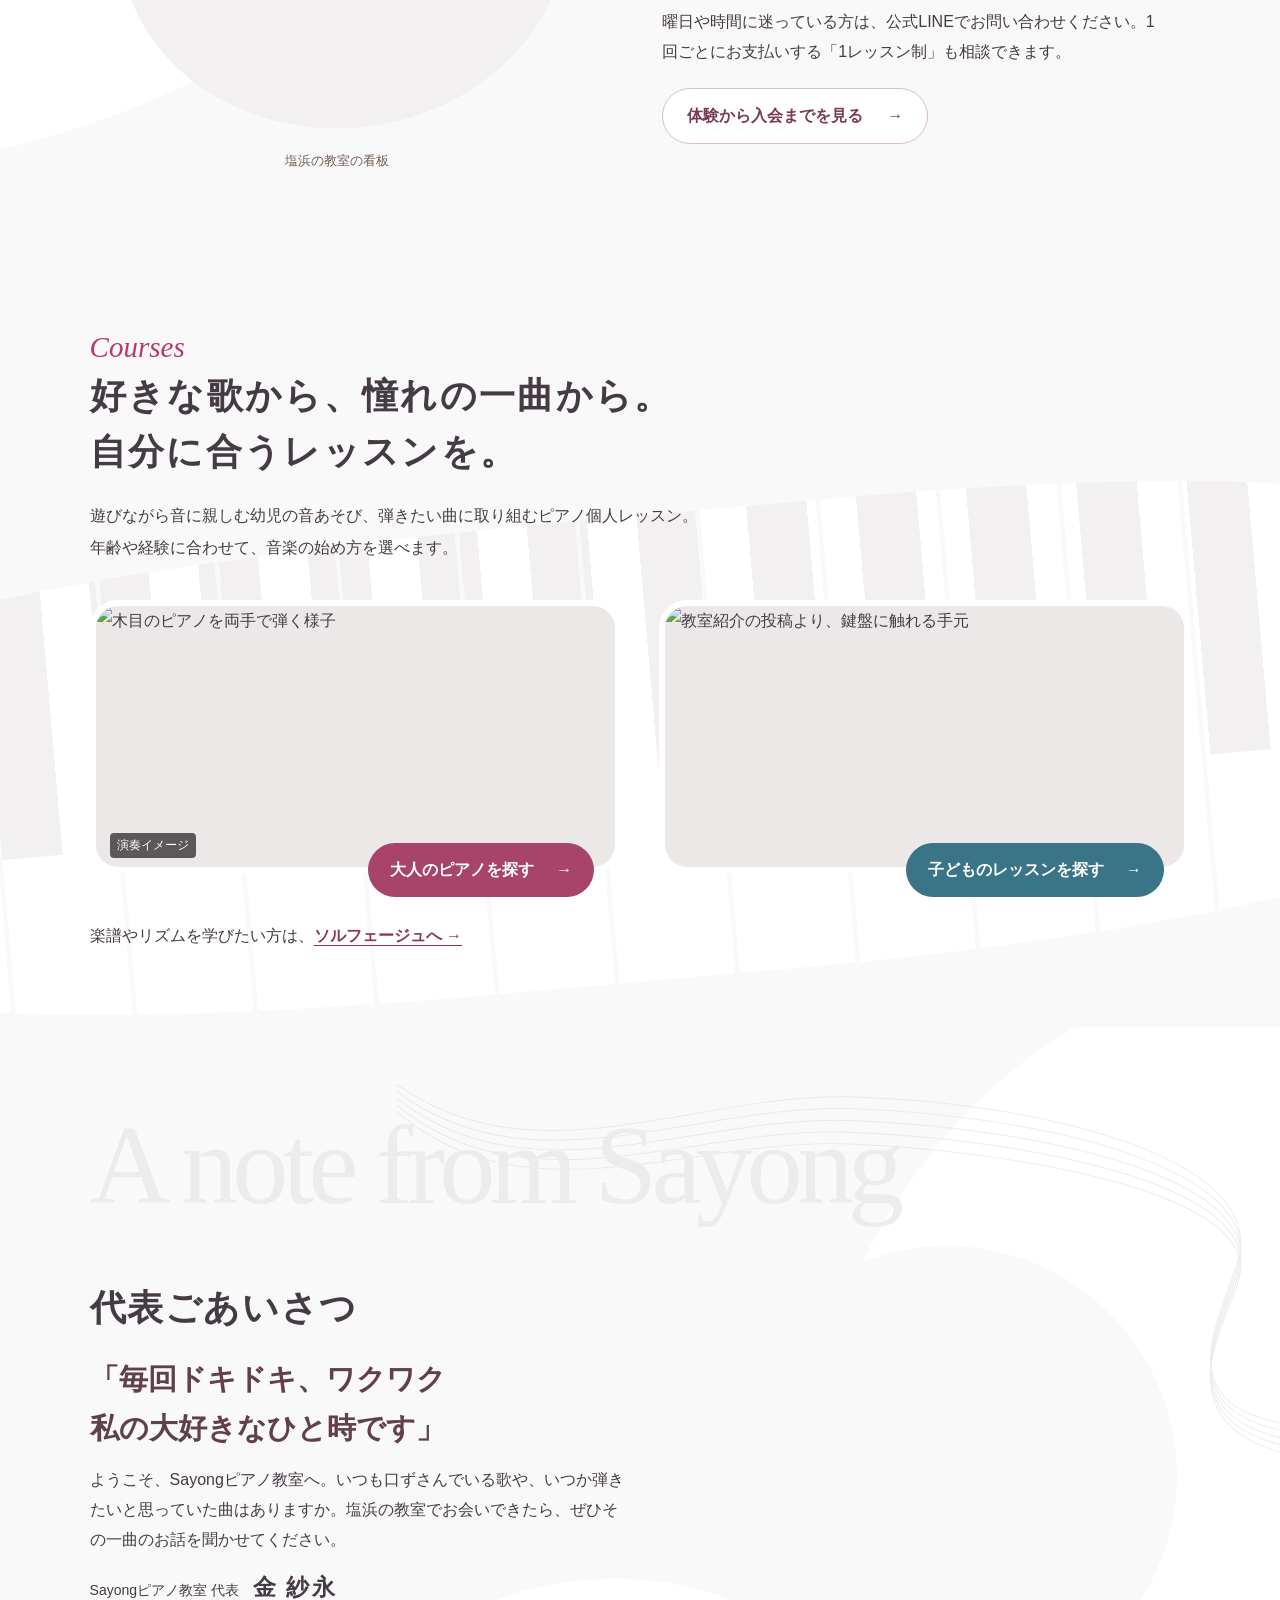
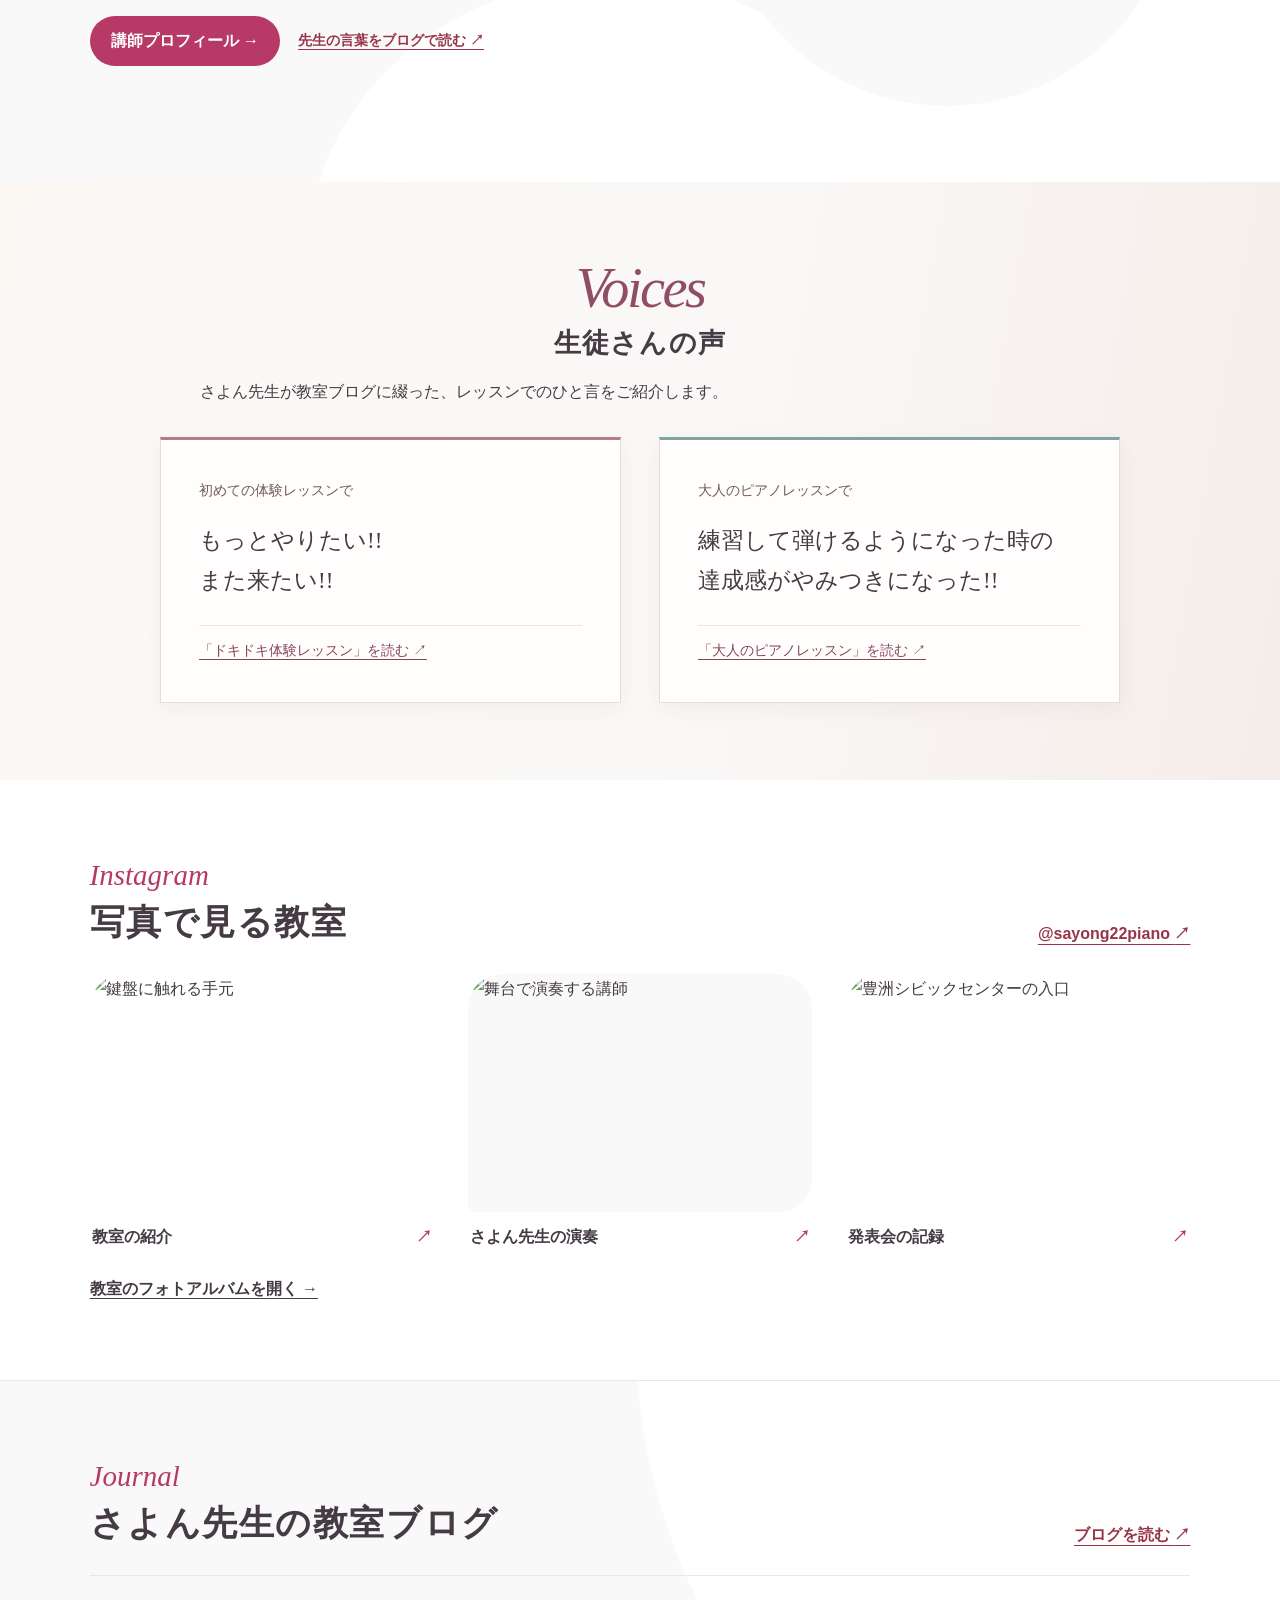
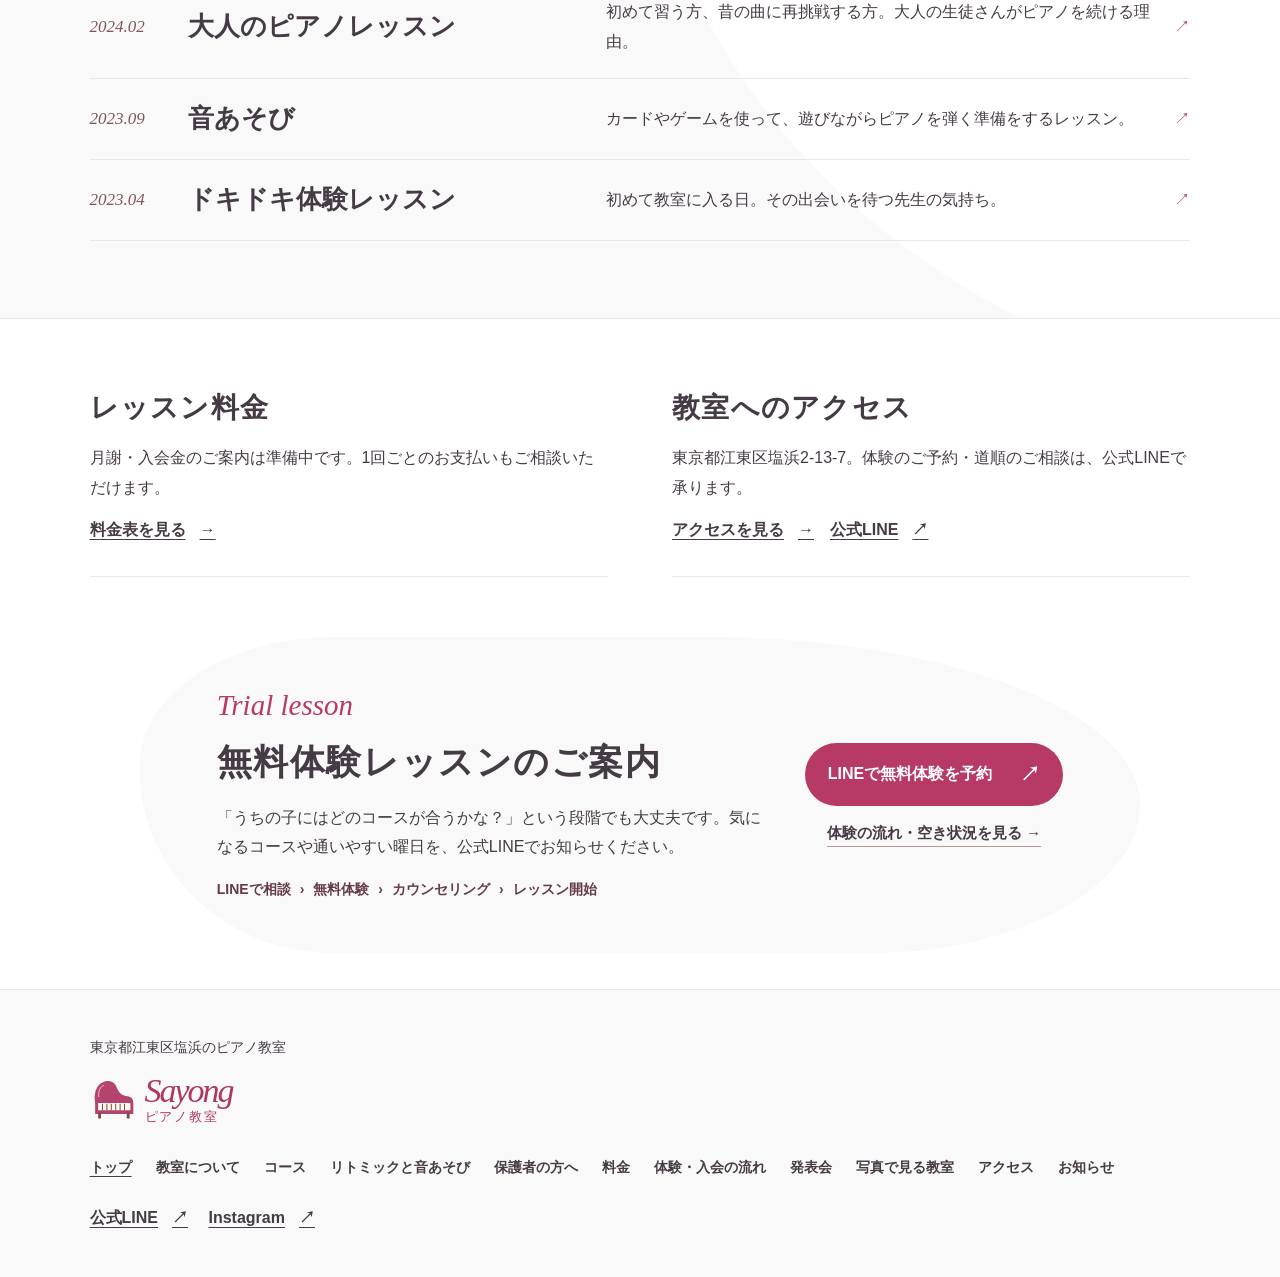
==== commit a1b7d61e: "Unify photo page headers and present lesson fees and student voices" ====
--- a/index.html
+++ b/index.html
@@ -23,4 +23,11 @@
 <a class="course-tile adult" href="course.html#adult-piano"><span class="course-image"><img alt="木目のピアノを両手で弾く様子" loading="lazy" src="img/lesson.webp"/><small class="course-caption">演奏イメージ</small></span><span class="course-button">大人のピアノを探す <i aria-hidden="true">→</i></span></a>
 <a class="course-tile child" href="course.html#play"><span class="course-image"><img alt="教室紹介の投稿より、鍵盤に触れる手元" loading="lazy" src="img/sayong-keys.webp"/></span><span class="course-button">子どものレッスンを探す <i aria-hidden="true">→</i></span></a>
 </div><p class="course-more">楽譜やリズムを学びたい方は、<a href="course.html#solfege">ソルフェージュへ →</a></p></section>
-<section class="welcome spread" id="greeting"><svg aria-hidden="true" class="message-staff" preserveAspectRatio="none" viewBox="0 0 1440 720"><g fill="none" stroke="#cd9a98" stroke-width="1.2"><path d="M-110 -20 C 65 310, 295 130, 510 137 S 980 215, 946 345 S 795 635, 1430 525"></path><path d="M-104 -8 C 65 320, 295 144, 510 152 S 980 228, 946 352 S 795 648, 1430 536"></path><path d="M-98 4 C 65 330, 295 158, 510 167 S 980 241, 946 359 S 795 661, 1430 547"></path><path d="M-92 16 C 65 340, 295 172, 510 182 S 980 254, 946 366 S 795 674, 1430 558"></path><path d="M-86 28 C 65 350, 295 186, 510 197 S 980 267, 946 373 S 795 687, 1430 569"></path></g></svg><span aria-hidden="true" class="message-type" lang="en">A note from Sayong</span><div><h2>代表ごあいさつ</h2><p class="welcome-lead">「毎回ドキドキ、ワクワク<br/>私の大好きなひと時です」</p><p>ようこそ、Sayongピアノ教室へ。いつも口ずさんでいる歌や、いつか弾きたいと思っていた曲はありますか。塩浜の教室でお会いできたら、ぜひその一曲のお話を聞かせてください。</p><p class="signature">Sayongピアノ教室 代表　<strong>金 紗永</strong></p><div class="welcome-links"><a class="link" href="about.html#teacher">講師プロフィール →</a><a class="story-link" href="https://ameblo.jp/pianosayong/entry-12800220361.html">先生の言葉をブログで読む <i aria-hidden="true">↗</i></a></div></div><figure><img alt="グランドピアノを演奏する金紗永先生" loading="lazy" src="img/sayong-performance.webp"/></figure></section><section class="studio-social spread" id="instagram"><div class="section-cap"><div><span class="en" lang="en">Instagram</span><h2>写真で見る教室</h2></div><a class="story-link" href="https://www.instagram.com/sayong22piano/">@sayong22piano <i aria-hidden="true">↗</i></a></div><div class="social-photos"><a href="https://www.instagram.com/sayong22piano/p/Dd_tcnfHy0j/"><img alt="鍵盤に触れる手元" loading="lazy" src="img/sayong-keys.webp"/><span>教室の紹介 <i aria-hidden="true">↗</i></span></a><a href="https://www.instagram.com/sayong22piano/p/Dd_2NrEn2k8/"><img alt="舞台で演奏する講師" loading="lazy" src="img/sayong-performance.webp"/><span>さよん先生の演奏 <i aria-hidden="true">↗</i></span></a><a href="https://www.instagram.com/sayong22piano/reel/DfgW-jfhDOt/"><img alt="豊洲シビックセンターの入口" loading="lazy" src="img/recital-entrance.webp"/><span>発表会の記録 <i aria-hidden="true">↗</i></span></a></div><a class="link" href="gallery.html">教室のフォトアルバムを開く →</a></section><section class="journals spread" id="blog"><div class="section-cap"><div><span class="en" lang="en">Journal</span><h2>さよん先生の教室ブログ</h2></div><a class="story-link" href="https://ameblo.jp/pianosayong/">ブログを読む <i aria-hidden="true">↗</i></a></div><div class="journal-list"><a href="https://ameblo.jp/pianosayong/entry-12839965145.html"><small>2024.02</small><strong>大人のピアノレッスン</strong><span>初めて習う方、昔の曲に再挑戦する方。大人の生徒さんがピアノを続ける理由。</span><i aria-hidden="true">↗</i></a><a href="https://ameblo.jp/pianosayong/entry-12820206775.html"><small>2023.09</small><strong>音あそび</strong><span>カードやゲームを使って、遊びながらピアノを弾く準備をするレッスン。</span><i aria-hidden="true">↗</i></a><a href="https://ameblo.jp/pianosayong/entry-12800220361.html"><small>2023.04</small><strong>ドキドキ体験レッスン</strong><span>初めて教室に入る日。その出会いを待つ先生の気持ち。</span><i aria-hidden="true">↗</i></a></div></section><div class="wide info"><section class="block"><h2>レッスン料金</h2><p>月謝・入会金のご案内は準備中です。1回ごとのお支払いもご相談いただけます。</p><a class="link" href="price.html">料金表を見る<i aria-hidden="true">→</i></a></section><section class="block"><h2>教室へのアクセス</h2><p>東京都江東区塩浜2-13-7。体験のご予約・道順のご相談は、公式LINEで承ります。</p><a class="link" href="access.html">アクセスを見る<i aria-hidden="true">→</i></a><a class="link" href="https://lin.ee/zmYNq9W">公式LINE<i aria-hidden="true">↗</i></a></section></div><section class="trialband home-trial"><div><span class="en">Trial lesson</span><h2>無料体験レッスンのご案内</h2><p>「うちの子にはどのコースが合うかな？」という段階でも大丈夫です。気になるコースや通いやすい曜日を、公式LINEでお知らせください。</p><ol aria-label="体験から入会までの流れ" class="home-trial-flow"><li>LINEで相談</li><li>無料体験</li><li>カウンセリング</li><li>レッスン開始</li></ol></div><div class="trial-actions"><a class="button" href="https://lin.ee/zmYNq9W">LINEで無料体験を予約 <i aria-hidden="true">↗</i></a><a class="text-link" href="trial.html">体験の流れ・空き状況を見る →</a></div></section></main><footer><p class="footer-place">東京都江東区塩浜のピアノ教室</p><a aria-label="Sayongピアノ教室 トップ" class="brand" href="index.html"><svg aria-hidden="true" viewBox="0 0 64 62"><path d="M7 34C5 22 8 10 17 6c8-4 16-1 19 6 3 8 7 12 15 13 6 1 8 4 8 10v14H7z" fill="#785249"></path><path d="M11 34h44v10H11z" fill="#fff8ed"></path><path d="M17 35v9m6-9v9m6-9v9m6-9v9m6-9v9m6-9v9" fill="none" stroke="#785249" stroke-width="1.4"></path><path d="M13 47v8m39-8v8" stroke="#785249" stroke-width="4"></path><path d="M12 26c-1-9 2-14 7-16" fill="none" stroke="#efd0c7" stroke-width="1.2"></path></svg><span><b>Sayong</b>ピアノ教室</span></a><nav aria-label="フッター"><a aria-current="page" href="index.html">トップ</a><a href="about.html">教室について</a><a href="course.html">コース</a><a href="rhythm.html">リトミックと音あそび</a><a href="parents.html">保護者の方へ</a><a href="price.html">料金</a><a href="trial.html">体験・入会の流れ</a><a href="recital.html">発表会</a><a href="gallery.html">写真で見る教室</a><a href="access.html">アクセス</a><a href="news.html">お知らせ</a></nav><div><a class="link" href="https://lin.ee/zmYNq9W">公式LINE<i aria-hidden="true">↗</i></a> <a class="link" href="https://www.instagram.com/sayong22piano/">Instagram<i aria-hidden="true">↗</i></a></div></footer></div><div class="dock"><a class="button" href="https://lin.ee/zmYNq9W">LINEで無料体験を予約<i aria-hidden="true">↗</i></a></div></body></html>+<section class="welcome spread" id="greeting"><svg aria-hidden="true" class="message-staff" preserveAspectRatio="none" viewBox="0 0 1440 720"><g fill="none" stroke="#cd9a98" stroke-width="1.2"><path d="M-110 -20 C 65 310, 295 130, 510 137 S 980 215, 946 345 S 795 635, 1430 525"></path><path d="M-104 -8 C 65 320, 295 144, 510 152 S 980 228, 946 352 S 795 648, 1430 536"></path><path d="M-98 4 C 65 330, 295 158, 510 167 S 980 241, 946 359 S 795 661, 1430 547"></path><path d="M-92 16 C 65 340, 295 172, 510 182 S 980 254, 946 366 S 795 674, 1430 558"></path><path d="M-86 28 C 65 350, 295 186, 510 197 S 980 267, 946 373 S 795 687, 1430 569"></path></g></svg><span aria-hidden="true" class="message-type" lang="en">A note from Sayong</span><div><h2>代表ごあいさつ</h2><p class="welcome-lead">「毎回ドキドキ、ワクワク<br/>私の大好きなひと時です」</p><p>ようこそ、Sayongピアノ教室へ。いつも口ずさんでいる歌や、いつか弾きたいと思っていた曲はありますか。塩浜の教室でお会いできたら、ぜひその一曲のお話を聞かせてください。</p><p class="signature">Sayongピアノ教室 代表　<strong>金 紗永</strong></p><div class="welcome-links"><a class="link" href="about.html#teacher">講師プロフィール →</a><a class="story-link" href="https://ameblo.jp/pianosayong/entry-12800220361.html">先生の言葉をブログで読む <i aria-hidden="true">↗</i></a></div></div><figure><img alt="グランドピアノを演奏する金紗永先生" loading="lazy" src="img/sayong-performance.webp"/></figure></section><section class="studio-voices" id="voices" aria-labelledby="voice-title">
+  <div class="voice-inner"><div class="voice-heading"><span lang="en">Voices</span><h2 id="voice-title">生徒さんの声</h2>
+  <p>さよん先生が教室ブログに綴った、レッスンでのひと言をご紹介します。</p></div>
+  <div class="voice-grid">
+    <figure><figcaption>初めての体験レッスンで</figcaption><blockquote cite="https://ameblo.jp/pianosayong/entry-12800220361.html"><p>もっとやりたい!!<br>また来たい!!</p></blockquote><a href="https://ameblo.jp/pianosayong/entry-12800220361.html">「ドキドキ体験レッスン」を読む ↗</a></figure>
+    <figure><figcaption>大人のピアノレッスンで</figcaption><blockquote cite="https://ameblo.jp/pianosayong/entry-12839965145.html"><p><span>練習して</span><span>弾けるようになった時の</span><br><span>達成感が</span><span>やみつきになった!!</span></p></blockquote><a href="https://ameblo.jp/pianosayong/entry-12839965145.html">「大人のピアノレッスン」を読む ↗</a></figure>
+  </div></div>
+</section><section class="studio-social spread" id="instagram"><div class="section-cap"><div><span class="en" lang="en">Instagram</span><h2>写真で見る教室</h2></div><a class="story-link" href="https://www.instagram.com/sayong22piano/">@sayong22piano <i aria-hidden="true">↗</i></a></div><div class="social-photos"><a href="https://www.instagram.com/sayong22piano/p/Dd_tcnfHy0j/"><img alt="鍵盤に触れる手元" loading="lazy" src="img/sayong-keys.webp"/><span>教室の紹介 <i aria-hidden="true">↗</i></span></a><a href="https://www.instagram.com/sayong22piano/p/Dd_2NrEn2k8/"><img alt="舞台で演奏する講師" loading="lazy" src="img/sayong-performance.webp"/><span>さよん先生の演奏 <i aria-hidden="true">↗</i></span></a><a href="https://www.instagram.com/sayong22piano/reel/DfgW-jfhDOt/"><img alt="豊洲シビックセンターの入口" loading="lazy" src="img/recital-entrance.webp"/><span>発表会の記録 <i aria-hidden="true">↗</i></span></a></div><a class="link" href="gallery.html">教室のフォトアルバムを開く →</a></section><section class="journals spread" id="blog"><div class="section-cap"><div><span class="en" lang="en">Journal</span><h2>さよん先生の教室ブログ</h2></div><a class="story-link" href="https://ameblo.jp/pianosayong/">ブログを読む <i aria-hidden="true">↗</i></a></div><div class="journal-list"><a href="https://ameblo.jp/pianosayong/entry-12839965145.html"><small>2024.02</small><strong>大人のピアノレッスン</strong><span>初めて習う方、昔の曲に再挑戦する方。大人の生徒さんがピアノを続ける理由。</span><i aria-hidden="true">↗</i></a><a href="https://ameblo.jp/pianosayong/entry-12820206775.html"><small>2023.09</small><strong>音あそび</strong><span>カードやゲームを使って、遊びながらピアノを弾く準備をするレッスン。</span><i aria-hidden="true">↗</i></a><a href="https://ameblo.jp/pianosayong/entry-12800220361.html"><small>2023.04</small><strong>ドキドキ体験レッスン</strong><span>初めて教室に入る日。その出会いを待つ先生の気持ち。</span><i aria-hidden="true">↗</i></a></div></section><div class="wide info"><section class="block"><h2>レッスン料金</h2><p>月謝・入会金のご案内は準備中です。1回ごとのお支払いもご相談いただけます。</p><a class="link" href="price.html">料金表を見る<i aria-hidden="true">→</i></a></section><section class="block"><h2>教室へのアクセス</h2><p>東京都江東区塩浜2-13-7。体験のご予約・道順のご相談は、公式LINEで承ります。</p><a class="link" href="access.html">アクセスを見る<i aria-hidden="true">→</i></a><a class="link" href="https://lin.ee/zmYNq9W">公式LINE<i aria-hidden="true">↗</i></a></section></div><section class="trialband home-trial"><div><span class="en">Trial lesson</span><h2>無料体験レッスンのご案内</h2><p>「うちの子にはどのコースが合うかな？」という段階でも大丈夫です。気になるコースや通いやすい曜日を、公式LINEでお知らせください。</p><ol aria-label="体験から入会までの流れ" class="home-trial-flow"><li>LINEで相談</li><li>無料体験</li><li>カウンセリング</li><li>レッスン開始</li></ol></div><div class="trial-actions"><a class="button" href="https://lin.ee/zmYNq9W">LINEで無料体験を予約 <i aria-hidden="true">↗</i></a><a class="text-link" href="trial.html">体験の流れ・空き状況を見る →</a></div></section></main><footer><p class="footer-place">東京都江東区塩浜のピアノ教室</p><a aria-label="Sayongピアノ教室 トップ" class="brand" href="index.html"><svg aria-hidden="true" viewBox="0 0 64 62"><path d="M7 34C5 22 8 10 17 6c8-4 16-1 19 6 3 8 7 12 15 13 6 1 8 4 8 10v14H7z" fill="#785249"></path><path d="M11 34h44v10H11z" fill="#fff8ed"></path><path d="M17 35v9m6-9v9m6-9v9m6-9v9m6-9v9m6-9v9" fill="none" stroke="#785249" stroke-width="1.4"></path><path d="M13 47v8m39-8v8" stroke="#785249" stroke-width="4"></path><path d="M12 26c-1-9 2-14 7-16" fill="none" stroke="#efd0c7" stroke-width="1.2"></path></svg><span><b>Sayong</b>ピアノ教室</span></a><nav aria-label="フッター"><a aria-current="page" href="index.html">トップ</a><a href="about.html">教室について</a><a href="course.html">コース</a><a href="rhythm.html">リトミックと音あそび</a><a href="parents.html">保護者の方へ</a><a href="price.html">料金</a><a href="trial.html">体験・入会の流れ</a><a href="recital.html">発表会</a><a href="gallery.html">写真で見る教室</a><a href="access.html">アクセス</a><a href="news.html">お知らせ</a></nav><div><a class="link" href="https://lin.ee/zmYNq9W">公式LINE<i aria-hidden="true">↗</i></a> <a class="link" href="https://www.instagram.com/sayong22piano/">Instagram<i aria-hidden="true">↗</i></a></div></footer></div><div class="dock"><a class="button" href="https://lin.ee/zmYNq9W">LINEで無料体験を予約<i aria-hidden="true">↗</i></a></div></body></html>
--- a/style.css
+++ b/style.css
@@ -54,7 +54,7 @@
 .notice,.home-album,.album-lead,.album-grid{padding-inline:max(7vw,calc((100vw - 1150px)/2))}
 .notice{background:#fff;border-block:1px solid var(--line);display:flex;align-items:baseline;gap:30px;padding-block:19px}
 .notice h2{font:700 16px/1.6 var(--round);white-space:nowrap}
-.notice a{text-decoration:none;font-size:16px}.notice a:last-child{margin-left:auto;font-size:14px}.notice span{background:#f7e7e9;color:#803c54;font-size:13px;padding:4px 10px;border-radius:20px;margin-right:10px}
+.notice a{text-decoration:none;font-size:16px}.notice a:last-child{margin-left:auto;font-size:14px}.notice span{background:var(--key-shadow);color:#803c54;font-size:13px;padding:4px 10px;border-radius:20px;margin-right:10px}
 .notice i{color:var(--berry)}.notice a:hover,.album-pair a:hover span{text-decoration:underline}
 .home-album{background:#f4ece7;display:grid;grid-template-columns:1fr 1.8fr;align-items:center;gap:5vw;padding-block:64px}
 .album-text p,.album-lead p{margin-top:15px}.album-pair{display:grid;grid-template-columns:1.2fr 1fr;align-items:center;gap:18px}
@@ -66,7 +66,7 @@
 .album-entry{scroll-margin:20px}.album-entry h2{font-size:clamp(22px,2vw,30px);margin-top:17px}.album-entry p{margin-top:8px;max-width:36em}
 .enlarge{position:relative;display:grid;place-items:center;aspect-ratio:1.65;background:#f6efea;border-radius:22px;overflow:hidden}
 .enlarge img{width:100%;height:100%;object-fit:cover;min-height:0}.album-entry:first-child .enlarge img{object-fit:contain;padding:12px}
-.album-entry:last-child .enlarge{background:#edece4}.album-entry:last-child .enlarge img{width:min(55%,150px);height:auto;border-radius:8px}
+.album-entry:last-child .enlarge{background:var(--key-shadow)}.album-entry:last-child .enlarge img{width:min(55%,150px);height:auto;border-radius:8px}
 .enlarge span{position:absolute;right:12px;bottom:12px;background:#fff;color:#613f43;border-radius:50%;width:36px;text-align:center;font-size:24px;line-height:36px}
 #viewer{width:min(820px,94vw);max-height:92dvh;overflow:auto;border:0;border-radius:20px;padding:18px;background:#fffdfb;color:var(--ink)}
 #viewer::backdrop{background:rgba(43,32,31,.8)}.viewer-head,.viewer-foot{display:flex;align-items:center;justify-content:space-between;gap:10px}.viewer-image{display:block;width:auto;max-width:100%;height:auto;max-height:62dvh;margin:16px auto;object-fit:contain}
@@ -113,15 +113,15 @@
 @media(min-width:1001px){.studio-site header{display:grid;grid-template-columns:minmax(145px,1fr) auto 94px;grid-template-rows:auto auto;align-items:center;gap:7px 26px;padding-block:15px}
 .studio-site header .brand{grid-column:1;grid-row:1/3;align-self:start;margin-top:10px}.utility-nav{grid-column:2;grid-row:1;display:flex;justify-content:flex-end;gap:23px;align-items:center}.utility-nav a{font-size:13px;font-weight:700;text-decoration:none}.utility-nav a:last-child{color:var(--coral);border-bottom:1px solid #e8acaa}
 .studio-site .desktop{grid-column:2;grid-row:2;background:#fff3ef;padding:10px 22px;border:0}.studio-site header .small{grid-column:3;grid-row:1/3;width:88px;height:88px;background:#b63966;font-size:15px;letter-spacing:.07em}}
-.opening{overflow:hidden;background:#fff;position:relative}.opening-scene{max-width:1720px;margin:auto;position:relative;isolation:isolate;height:clamp(660px,52vw,810px)}
-.opening-scene::before{content:"";position:absolute;width:89%;height:140%;top:-45%;left:-43%;border-radius:50%;background:#fbf7f8;z-index:-3}
-.opening-score{position:absolute;inset:0;width:100%;height:100%;z-index:-1;opacity:.66}
-.score-clef,.score-notes{position:absolute;z-index:-2;pointer-events:none;color:#eee7eb;font-family:"Apple Symbols","Times New Roman",serif;line-height:1}
-.score-clef{font-size:clamp(210px,26vw,405px);left:4%;top:-10%;transform:rotate(-12deg)}
-.score-notes{font-size:clamp(180px,21vw,330px);right:2%;top:-5%;transform:rotate(16deg);color:#f2ecee}
-.opening-hands,.opening-player{position:absolute;margin:0}.opening-hands{width:45%;height:56%;top:0;left:30%;filter:drop-shadow(6px 7px 0 #f0e5e8)}
+.opening{overflow:hidden;background:var(--mist);position:relative}.opening-scene{max-width:1720px;margin:auto;position:relative;isolation:isolate;height:clamp(660px,52vw,810px)}
+.opening-scene::before{content:"";position:absolute;width:87%;height:165%;top:-49%;left:43%;border-radius:49% 0 0 56%;background:#fff;z-index:-3}
+.opening-score{position:absolute;inset:0;width:100%;height:100%;z-index:-1;opacity:.72}
+.score-clef,.score-notes{position:absolute;z-index:-2;pointer-events:none;color:rgb(103 81 99 / 5.2%);font-family:"Apple Symbols","Times New Roman",serif;line-height:1}
+.score-clef{font-size:clamp(310px,41vw,620px);left:1%;top:-19%;transform:rotate(-12deg)}
+.score-notes{font-size:clamp(220px,28vw,435px);right:0;top:-5%;transform:rotate(16deg);color:rgb(103 81 99 / 6%)}
+.opening-hands,.opening-player{position:absolute;margin:0}.opening-hands{width:45%;height:56%;top:0;left:30%}
 .opening-hands img{width:100%;height:100%;display:block;object-fit:cover;object-position:50% 0%;clip-path:url(#hand-window)}
-.opening-player{width:31%;height:40%;right:3%;bottom:4%;transform:rotate(3deg);filter:drop-shadow(5px 6px 0 #f0e5ea)}.opening-player img{width:100%;height:100%;object-fit:contain}
+.opening-player{width:31%;height:40%;right:3%;bottom:4%;transform:rotate(3deg)}.opening-player img{width:100%;height:100%;object-fit:contain}
 .opening-message{position:absolute;bottom:5%;left:7%;width:min(50%,650px);z-index:1}.opening-message .location{display:flex;align-items:center;gap:10px;color:#813a41;font-size:14px;font-weight:700;letter-spacing:.08em}.location::before{content:"";width:30px;height:3px;background:var(--warm-pink)}
 .opening-message h1{font:700 clamp(40px,3.7vw,58px)/1.48 var(--round);letter-spacing:.06em;margin:11px 0;color:#442f36}.opening-message h1 em{font-style:normal;color:#ad3960}.opening-intro{font-size:16px;line-height:1.85}.opening-actions{display:flex;align-items:center;flex-wrap:wrap;gap:19px;margin-top:18px}
 .opening-actions a{font-size:15px;font-weight:700;text-decoration:none}.primary-lesson{display:inline-flex;gap:19px;align-items:center;padding:11px 21px;color:#fff;background:var(--coral);border-radius:30px}.primary-lesson:hover{background:#9c293b;color:#fff}.opening-actions a:last-child:hover{text-decoration:underline}
@@ -129,24 +129,32 @@
 .feature-row:nth-of-type(even){grid-template-columns:minmax(0,1fr) minmax(0,1.13fr)}
 .feature-mark{position:absolute;left:50%;top:7px;transform:translateX(-50%) rotate(-4deg);white-space:nowrap;color:#ae617e;font:italic clamp(44px,5vw,76px)/1.15 Georgia,serif;letter-spacing:-.035em}.feature-mark b{font-weight:400}
 .feature-row:nth-of-type(even) .feature-mark{transform:translateX(-50%) rotate(4deg)}
-.feature-row+.feature-row::before{content:"";position:absolute;top:-50px;left:42%;height:92px;width:14%;border-bottom:2px dotted #e4b6aa;transform:rotate(28deg);border-radius:36%}
+.feature-row+.feature-row::before{content:"";position:absolute;top:-50px;left:42%;height:92px;width:14%;border-bottom:2px dotted #ded7dd;transform:rotate(28deg);border-radius:36%}
 .feature-row:nth-of-type(odd)::before{transform:rotate(-28deg)}
 .feature-copy h3{font-size:clamp(29px,2.7vw,42px);line-height:1.5;margin-top:9px}.feature-label{font-size:15px;color:#973646}.feature-label::after{width:33px;background:#e78b7d}
 .feature-action{background:#fff;color:#563130;border:1px solid #d8bdc7;padding:12px 24px;min-width:min(250px,100%);justify-content:space-between}
-.feature-photo{position:relative}.photo-mat{aspect-ratio:1.08}.photo-mat img{border-radius:50%}.photo-mat::before{inset:2% -2% 2% 1%;border-radius:50%;background:#f3eaf0;transform:rotate(-7deg)}
-#personal-lesson .photo-mat{background:#faf5f4;border-radius:50%}#personal-lesson .photo-mat img{border-radius:50%;object-fit:cover;object-position:29% center;height:96%;width:96%}#personal-lesson .photo-mat::before{background:#f4e9e2}
-#annual-recital .photo-mat::before{background:#f3e7ec}
+.feature-photo{position:relative}.photo-mat{aspect-ratio:1.08}.photo-mat img{border-radius:50%}.photo-mat::before{inset:2% -2% 2% 1%;border-radius:50%;background:var(--key-shadow);transform:rotate(-7deg)}
+#personal-lesson .photo-mat{background:var(--mist);border-radius:50%}#personal-lesson .photo-mat img{border-radius:50%;object-fit:cover;object-position:29% center;height:96%;width:96%}#personal-lesson .photo-mat::before{background:var(--key-shadow)}
+#annual-recital .photo-mat::before{background:var(--key-shadow)}
 
 .vignette-note{position:absolute;right:0;top:0;z-index:1;font:italic 56px/1 Georgia,serif;color:#db7855;transform:rotate(12deg)}.feature-row:nth-of-type(even) .vignette-note{right:auto;left:0;color:#bd576c}
-.home-trial{background:#f8edf1}.studio-home .cards a{background:#ffe2d7}.studio-home .cards a:nth-child(2){background:#ffebba}.studio-home .cards a:nth-child(3){background:#f9d9dd}
+.home-trial{background:var(--mist)}.studio-home .cards a{background:var(--key-shadow)}.studio-home .cards a:nth-child(2){background:#ffebba}.studio-home .cards a:nth-child(3){background:#f9d9dd}
 @media(max-width:1000px) and (min-width:761px){.opening-message{width:59%}.opening-hands{left:31%;width:49%;height:50%}.opening-player{width:30%;bottom:7%}}
 @media(max-width:760px){.opening-scene{height:auto;min-height:0;padding:clamp(220px,55vw,346px) 7% 32px}.opening-message{position:relative;bottom:auto;left:auto;width:100%}.opening-message h1{font-size:clamp(32px,7.6vw,44px);margin:7px 0}.opening-message .location{font-size:13px}.opening-actions{margin-top:14px;gap:14px}
 .opening-hands{inset:0 auto auto 7%;width:56%;height:clamp(158px,41vw,246px)}.opening-player{inset:clamp(92px,23vw,145px) 3% auto auto;width:34%;height:clamp(103px,27vw,160px)}
-.opening-scene::before{width:150%;height:100%;left:-80%;top:-10%}.opening-score{height:clamp(220px,55vw,346px)}.score-clef{font-size:135px;top:0;left:-3%}.score-notes{font-size:95px;top:4px;right:2%}
+.opening-scene::before{width:113%;height:145%;left:38%;top:-40%}.opening-score{height:clamp(220px,55vw,346px)}.score-clef{font-size:190px;top:-20px;left:-5%}.score-notes{font-size:122px;top:4px;right:2%}
 .school-features{padding-top:42px}.feature-row,.feature-row:nth-of-type(even){grid-template-columns:1fr;gap:16px;padding:61px 0 30px}.feature-mark{top:3px;left:0;transform:rotate(-3deg);font-size:40px}.feature-row:nth-of-type(even) .feature-mark{transform:rotate(-3deg)}.feature-row+.feature-row::before{display:none}.feature-copy h3{font-size:26px}.feature-photo{width:min(84%,335px)}.photo-mat{aspect-ratio:1.25}.vignette-note{font-size:36px}.feature-label{font-size:14px}.feature-action{padding:8px 18px}}
 
 /* The same white masthead follows the reader in either scroll container. */
-.studio-site { --paper:#fff; background:white; }
+.studio-site {
+  --paper:#fff;
+  --mist:#faf9fa;
+  --key-shadow:#f3f0f2;
+  --hairline:#eae6e9;
+  --line:var(--hairline);
+  --pearl-arc:radial-gradient(ellipse 74% 155% at 109% -8%, #fff 0 80%, transparent 80.25%);
+  background:var(--paper);
+}
 .studio-site header {
   position:sticky; top:0; z-index:10; background:white;
   box-shadow:0 1px 0 #f1e3e0,0 4px 20px #58313408;
@@ -154,22 +162,22 @@
 .studio-site .desktop { background:#fff9f7; }
 .studio-site header details nav { max-height:calc(100dvh - 144px); overflow:auto; background:white; }
 html,.scrollpane { scroll-padding-top:128px; }
-.studio-site footer { background:#fff8f5; border-top:1px solid #f0dcd5; }
+.studio-site footer { background:var(--mist); border-top:1px solid var(--hairline); }
 .studio-site header a[aria-current="page"]:not(.small) { color:#a33848; }
 .inside .subhero,.inside .album-lead {
-  background:linear-gradient(110deg,#fff 55%,#fff6f0); border-bottom:1px solid #f0ded9;
+  background:var(--pearl-arc),var(--mist); border-bottom:1px solid var(--hairline);
 }
 .inside .subhero .en,.inside .album-lead .en,.inside .en { color:var(--coral); }
-.inside .subhero .subart:before { background-color:#ffe2d7; }
+.inside .subhero .subart:before { background-color:var(--key-shadow); }
 .inside .subhero .subart:after { content:"♪"; position:absolute; right:3%; top:14%; color:#c86767; font:italic 37px Georgia,serif; }
-.inside .trialband { background:#f8eff2; }
-.inside .topics a { color:#763d43; background:#fff4ef; border:1px solid #f4dbd1; }
-.inside .block { border-color:#eddfd9; }
+.inside .trialband { background:var(--mist); }
+.inside .topics a { color:#763d43; background:var(--mist); border:1px solid var(--hairline); }
+.inside .block { border-color:var(--hairline); }
 .inside .block h2 { color:#4d3038; }
-.inside .lesson-notes,.inside .try-at-home,.inside blockquote { background:#fff6f1; }
-.inside th,.inside .steps li:before { background:#ffede4; color:#773b46; }
+.inside .lesson-notes,.inside .try-at-home,.inside blockquote { background:var(--mist); }
+.inside th,.inside .steps li:before { background:var(--key-shadow); color:#773b46; }
 .inside .block .link { color:#95364a; }
-.inside .album-grid .enlarge { background-color:#fff5ef; }
+.inside .album-grid .enlarge { background-color:var(--mist); }
 
 .spread { padding:clamp(48px,6vw,92px) max(7vw,calc((100vw - 1110px)/2)); }
 .welcome { display:grid; grid-template-columns:minmax(0,.95fr) minmax(0,1.05fr); gap:7%; align-items:center; border-block:1px solid #f6e7e0; }
@@ -186,17 +194,17 @@
 .social-photos { display:grid; grid-template-columns:repeat(3,minmax(0,1fr)); gap:clamp(12px,2.6vw,34px); }
 .social-photos a { text-decoration:none; }
 .social-photos img { width:100%; display:block; aspect-ratio:1.45; object-fit:cover; border-radius:34px 34px 34px 8px; }
-.social-photos a:nth-child(2) img { object-fit:contain; background:#fff1e8; }
+.social-photos a:nth-child(2) img { object-fit:contain; background:var(--mist); }
 .social-photos span { display:flex; justify-content:space-between; align-items:center; padding:10px 2px; font-weight:bold; }
 .social-photos i,.journal-list i { color:var(--coral); }
-.journals { background:#faf8fa; border-block:1px solid #f5e5dd; }
-.journal-list { border-top:1px solid #e4cfc7; }
-.journal-list a { display:grid; grid-template-columns:5em minmax(0,.8fr) minmax(0,1.1fr) auto; align-items:center; gap:18px; padding:21px 0; text-decoration:none; border-bottom:1px solid #e4cfc7; }
+.journals { background:var(--pearl-arc),var(--mist); border-block:1px solid var(--hairline); }
+.journal-list { border-top:1px solid var(--hairline); }
+.journal-list a { display:grid; grid-template-columns:5em minmax(0,.8fr) minmax(0,1.1fr) auto; align-items:center; gap:18px; padding:21px 0; text-decoration:none; border-bottom:1px solid var(--hairline); }
 .journal-list small { color:#80565b; font:italic 17px Georgia,serif; }
 .journal-list strong { font:600 clamp(19px,2vw,26px)/1.5 var(--serif); }
 .journal-list a:hover strong,.social-photos a:hover span { text-decoration:underline; }
 
-.lesson-masthead { border-bottom:1px solid #f0ded9; background:linear-gradient(106deg,#fff 50%,#fff6f0); }
+.lesson-masthead { border-bottom:1px solid var(--hairline); background:var(--pearl-arc),var(--mist); }
 .lesson-hero-inner { display:grid; grid-template-columns:minmax(0,1.05fr) minmax(0,.95fr); align-items:center; gap:6%; max-width:1230px; margin:auto; padding:30px 5% 44px; }
 .breadcrumb { color:#775d60; font-size:14px; }
 .lesson-hero-inner .en { margin:21px 0 0; font-size:clamp(30px,4vw,58px); }
@@ -206,17 +214,17 @@
 .lesson-hero-inner figure { position:relative; }
 .lesson-hero-inner figure::after { content:"♫"; position:absolute; right:1%; top:-5%; font:italic 42px Georgia,serif; color:#d87a72; }
 .lesson-hero-inner img { width:100%; height:clamp(205px,23vw,300px); display:block; object-fit:cover; border-radius:48% 52% 44% 56% / 58% 44% 56% 42%; }
-.page-course .lesson-hero-inner img { object-position:50% 26%; box-shadow:6px 6px #ffe0d1; }
-.page-trial .lesson-hero-inner img { object-fit:contain; border-radius:0; background:radial-gradient(ellipse closest-side,#ffe7d6 87%,transparent 89%); }
+.page-course .lesson-hero-inner img { object-position:50% 26%; box-shadow:0 0 0 5px white; }
+.page-trial .lesson-hero-inner img { object-fit:contain; border-radius:0; background:radial-gradient(ellipse closest-side,var(--key-shadow) 87%,transparent 89%); }
 .page-course article,.page-trial article { max-width:1030px; }
-.lesson-detail { padding:20px clamp(16px,3vw,32px); margin:24px 0 10px; background:#fff6f1; border-left:3px solid #e89584; border-radius:0 20px 20px 0; }
+.lesson-detail { padding:20px clamp(16px,3vw,32px); margin:24px 0 10px; background:var(--mist); border-left:3px solid #e89584; border-radius:0 20px 20px 0; }
 .block .lesson-detail h3,.lesson-story h3 { margin-top:0; }
 .lesson-detail .story-link,.lesson-story .story-link { margin-top:12px; }
 .lesson-story,.visit-intro { display:grid; grid-template-columns:minmax(0,.8fr) minmax(0,1.2fr); align-items:center; gap:5%; margin-top:20px; }
 .block .lesson-story figure,.block .visit-intro figure { margin:0; }
-.lesson-story figure img { object-fit:contain; background:#fff3e9; }
+.lesson-story figure img { object-fit:contain; background:var(--mist); }
 .visit-intro { margin:0; grid-template-columns:1fr auto; }
-.visit-intro figure { padding:16px; text-align:center; background:#fff5ef; border-radius:23px; }
+.visit-intro figure { padding:16px; text-align:center; background:var(--mist); border-radius:23px; }
 .block .visit-intro img { width:130px; height:auto; }
 .visit-note { color:#684a4d; }
 .inside .steps li { padding-block:22px; }
@@ -253,26 +261,36 @@
 
 /* Photographic course entrances and the teacher's letter. */
 .studio-site header {
-  background:rgba(255,255,255,.95);
+  background:rgb(255 255 255 / 87%);
   backdrop-filter:blur(14px);
-  box-shadow:0 1px 0 rgb(96 65 82 / 8%);
-}
-.studio-site .desktop { background:#faf7f9; }
-.school-features { background:white; }
+  box-shadow:0 1px 0 rgb(94 84 96 / 4%);
+}
+.studio-site .desktop { background:var(--mist); }
+.school-features {
+  background:
+    radial-gradient(ellipse 54% 24% at 105% 18%, white 99.8%, transparent 100%),
+    radial-gradient(ellipse 68% 30% at -17% 67%, white 99.8%, transparent 100%),
+    var(--mist);
+}
+.opening-score g,.message-staff g { stroke:#d4cad1; }
 .feature-action { color:#793a55; }
 .feature-action:hover { background:#faf2f6; }
 .photo-mat { background:transparent; }
 #lesson-visit .photo-mat img { object-position:center; }
 .course-showcase {
   position:relative; isolation:isolate; overflow:hidden;
-  background:linear-gradient(150deg,#fcfafb 8%,#faf7f9 56%,#fff 100%);
+  background:var(--mist);
 }
 .course-showcase::before {
   content:""; position:absolute; z-index:-1; pointer-events:none;
-  inset:35% -8% 6%;
-  background:repeating-linear-gradient(90deg,#ded9df55 0 1px,#ffffffb8 1px 3.2%,#e9e5e94a 3.2% 4.4%);
-  transform:skewY(-6deg);
-  mask-image:linear-gradient(0deg,transparent,#000 22% 78%,transparent);
+  inset:34% -9% 6%;
+  background:
+    repeating-linear-gradient(90deg,transparent 0 7%,var(--mist) 7% 7.3%,transparent 7.3% 8%) bottom / 100% 100%,
+    repeating-linear-gradient(90deg,var(--key-shadow) 0 4%,transparent 4% 7.3%) top / 100% 62%,
+    white;
+  background-repeat:no-repeat;
+  border-radius:50% 36% 42% 38% / 14% 12% 16% 12%;
+  transform:rotate(-5deg);
 }
 .course-intro h2 { font:600 clamp(27px,2.8vw,42px)/1.55 var(--round); letter-spacing:.065em; }
 .course-intro p { margin-top:20px; line-height:2; max-width:48em; }
@@ -296,17 +314,20 @@
 .welcome {
   position:relative; isolation:isolate; overflow:hidden; grid-template-columns:1.05fr .95fr;
   row-gap:18px; border:0;
-  background:radial-gradient(ellipse at 100% 84%,#fff 0 36%,transparent 36.3%),linear-gradient(113deg,#faf8fa,#fff 86%);
+  background:
+    radial-gradient(ellipse 38% 85% at 99% 78%, white 99.7%, transparent 100%),
+    radial-gradient(ellipse 24% 37% at 48% 110%, white 99.6%, transparent 100%),
+    var(--mist);
 }
 .welcome .message-type {
-  grid-column:1 / -1; color:#dfd6df; font:400 clamp(56px,8.8vw,145px)/1.1 Georgia,serif;
+  grid-column:1 / -1; color:#eeebed; font:400 clamp(56px,8.8vw,145px)/1.1 Georgia,serif;
   letter-spacing:-.05em; user-select:none;
 }
-.message-staff { position:absolute; width:100%; height:75%; right:-31%; top:-5%; opacity:.2; z-index:-1; pointer-events:none; }
+.message-staff { position:absolute; width:100%; height:75%; right:-31%; top:-5%; opacity:.38; z-index:-1; pointer-events:none; }
 .welcome h2 { font-size:clamp(26px,2.8vw,40px); }
 .welcome figure {
   order:0; width:min(100%,460px); aspect-ratio:1; overflow:hidden; justify-self:center;
-  border-radius:50%; background:#f7edf1;
+  border-radius:50%; background:var(--mist);
 }
 .welcome figure img { width:100%; height:100%; object-fit:cover; object-position:12% 50%; transform:scale(1.24); transform-origin:9% 48%; }
 .welcome .welcome-lead { color:#61404e; }
@@ -322,3 +343,121 @@
  .welcome .message-type { font-size:clamp(38px,9.1vw,64px); }
  .welcome figure { width:min(90%,350px); margin:12px auto 0; }
 }
+
+/* A photographic title, a short introduction, then the page contents. */
+.page-banner {
+  --banner-image: url("img/keyboard.webp");
+  --banner-position: 50% 55%;
+  position: relative;
+  display: grid;
+  place-items: center;
+  min-height: clamp(238px, 25vw, 370px);
+  padding: 44px 6% 62px;
+  color: white;
+  text-align: center;
+  background-color: #58666a;
+  background-image: linear-gradient(100deg, rgb(212 225 221 / 56%), rgb(64 77 80 / 66%) 43%, rgb(64 77 80 / 65%) 57%, rgb(211 220 215 / 52%)), var(--banner-image);
+  background-size: cover;
+  background-position: center, var(--banner-position);
+}
+.page-course .page-banner, .page-rhythm .page-banner, .page-parents .page-banner, .page-trial .page-banner {
+  --banner-image: url("img/sayong-keys.webp");
+  --banner-position: center 41%;
+}
+.page-recital .page-banner { --banner-image: url("img/recital-facade.webp"); }
+.page-about .page-banner, .page-gallery .page-banner {
+  --banner-image: url("img/recital.webp");
+}
+.page-news .page-banner, .page-price .page-banner {
+  --banner-image: url("img/lesson.webp");
+  --banner-position: center 53%;
+}
+.banner-heading span, .fee-heading span, .voice-heading span {
+  display: block;
+  font: italic 400 clamp(44px, 5.3vw, 82px)/1.06 Georgia, serif;
+  letter-spacing: -.045em;
+}
+.banner-heading h1 {
+  font: 600 clamp(19px, 2vw, 30px)/1.55 var(--round);
+  letter-spacing: .11em;
+  margin: 14px 0 0;
+}
+.banner-trail {
+  position: absolute;
+  left: max(6%, calc((100% - 1080px)/2)); bottom: 14px;
+  display: flex; align-items: center; gap: 9px;
+  padding: 2px 9px;
+  font-size: 13px; border-radius: 3px;
+  background: rgb(28 36 41 / 60%);
+}
+.banner-trail a:hover { color: white; }
+.banner-intro { margin: 34px auto 0; width: min(88%, 760px); text-align: center; line-height: 2; }
+.banner-intro .primary-lesson { margin-top: 12px; }
+.page-trial .visit-intro { grid-template-columns: minmax(0, 1fr) 185px; }
+.page-trial .visit-intro > div { grid-row: span 2; }
+.page-trial .visit-intro figure { padding: 10px; }
+.page-trial .visit-intro figure + figure { margin-top: 12px; }
+.page-trial .visit-intro figure + figure img { width: 100%; }
+
+.fee-guide { max-width: 940px; padding: clamp(40px, 6vw, 84px) max(5%, 22px) 60px; box-sizing: content-box; }
+.fee-prologue, .fee-note { text-align: center; }
+.fee-heading { width: min(100%, 420px); margin: 0 auto 24px; padding: 20px 0; border-block: 1px solid #cdbfc6; }
+.fee-heading span { color: #864761; font-size: clamp(32px, 4vw, 52px); }
+.fee-heading h2 { margin: 6px 0 0; font-size: 19px; }
+.fee-prologue figure { margin: 26px auto 0; max-width: 700px; }
+.fee-prologue img {
+  display: block; width: 100%; height: clamp(155px, 24vw, 285px); object-fit: cover; object-position: 50% 42%;
+  mask-image: radial-gradient(ellipse 66% 77% at 50% 50%, black 48%, transparent 85%);
+}
+.fee-guide .topics { justify-content: center; margin: 18px 0 0; }
+.fee-section { padding-top: clamp(30px, 5vw, 58px); }
+.fee-guide table { margin: 0; table-layout: fixed; background: white; }
+.fee-guide caption { padding-bottom: 18px; font: 600 clamp(21px, 2.25vw, 31px)/1.5 var(--serif); }
+.fee-guide th, .fee-guide td {
+  border-bottom: 1px solid #e6e4e5; padding: 15px 12px; text-align: center; white-space: normal;
+}
+.fee-guide thead th { background: #d9e9e8; color: #304b51; border-top: 2px solid #9cbdbc; }
+.fee-guide tbody th { background: white; color: var(--ink); font-weight: 600; }
+.fee-guide td strong, .fee-guide td a { color: #96375b; }
+.fee-guide #topic-1 th:last-child { width: 24%; }
+.fee-guide #topic-2 th:first-child { width: 39%; }
+.fee-note { margin-top: clamp(45px, 6vw, 82px); padding: clamp(22px, 4vw, 40px); background: var(--mist); border: 1px solid var(--hairline); }
+.fee-note h2 { color: #8d425d; font-size: clamp(20px, 2vw, 28px); }
+.fee-note p { max-width: 38em; margin: 15px auto; text-align: left; }
+.fee-note div { display: flex; flex-wrap: wrap; align-items: center; justify-content: center; gap: 12px 24px; }
+.fee-note .primary-lesson { margin: 0; }
+
+.studio-voices {
+  padding: clamp(44px, 6vw, 94px) 6%;
+  background: linear-gradient(100deg, rgb(252 247 243 / 90%), rgb(249 247 245 / 84%) 55%, rgb(242 231 227 / 77%)), url("img/sayong-keys.webp") center 42% / cover;
+}
+.voice-inner { max-width: 960px; margin: auto; }
+.voice-heading { text-align: center; }
+.voice-heading span { color: #904e65; font-size: clamp(44px, 4.4vw, 69px); }
+.voice-heading h2 { margin: 4px 0 14px; font-size: clamp(22px, 2.1vw, 31px); }
+.voice-grid { display: grid; grid-template-columns: repeat(2, minmax(0, 1fr)); gap: clamp(18px, 3vw, 38px); margin-top: 30px; }
+.voice-grid figure {
+  display: flex; flex-direction: column; margin: 0; padding: clamp(22px, 3vw, 38px);
+  background: #fffefd; border: 1px solid #e7dcdb; border-top: 3px solid #b37b8c;
+  box-shadow: 0 6px 20px rgb(62 48 49 / 5%);
+}
+.voice-grid figure + figure { border-top-color: #83a3a3; }
+.voice-grid figcaption { color: #70585e; font-size: 14px; }
+.voice-grid blockquote { margin: 16px 0 25px; }
+.voice-grid blockquote p { font: 500 clamp(20px, 1.8vw, 27px)/1.75 var(--serif); }
+.voice-grid a { margin-top: auto; padding-top: 12px; border-top: 1px solid var(--hairline); color: #87445b; font-size: 14px; }
+@media (max-width: 700px) {
+  .page-banner { min-height: 210px; }
+  .banner-intro { margin-top: 22px; text-align: left; }
+  .page-trial .visit-intro { grid-template-columns: 1fr; }
+  .page-trial .visit-intro > div { grid-row: auto; }
+  .page-trial .visit-intro figure + figure { margin-top: 0; }
+  .page-trial .visit-intro figure + figure img { width: 92px; }
+  .fee-guide .topics { gap: 6px; }
+  .fee-guide .topics a { font-size: 13px; }
+  .fee-guide th, .fee-guide td { padding: 12px 6px; font-size: 14px; }
+  .voice-grid { grid-template-columns: 1fr; }
+  .voice-grid blockquote { margin-bottom: 16px; }
+}
+
+.voice-grid blockquote span { display: inline-block; }
